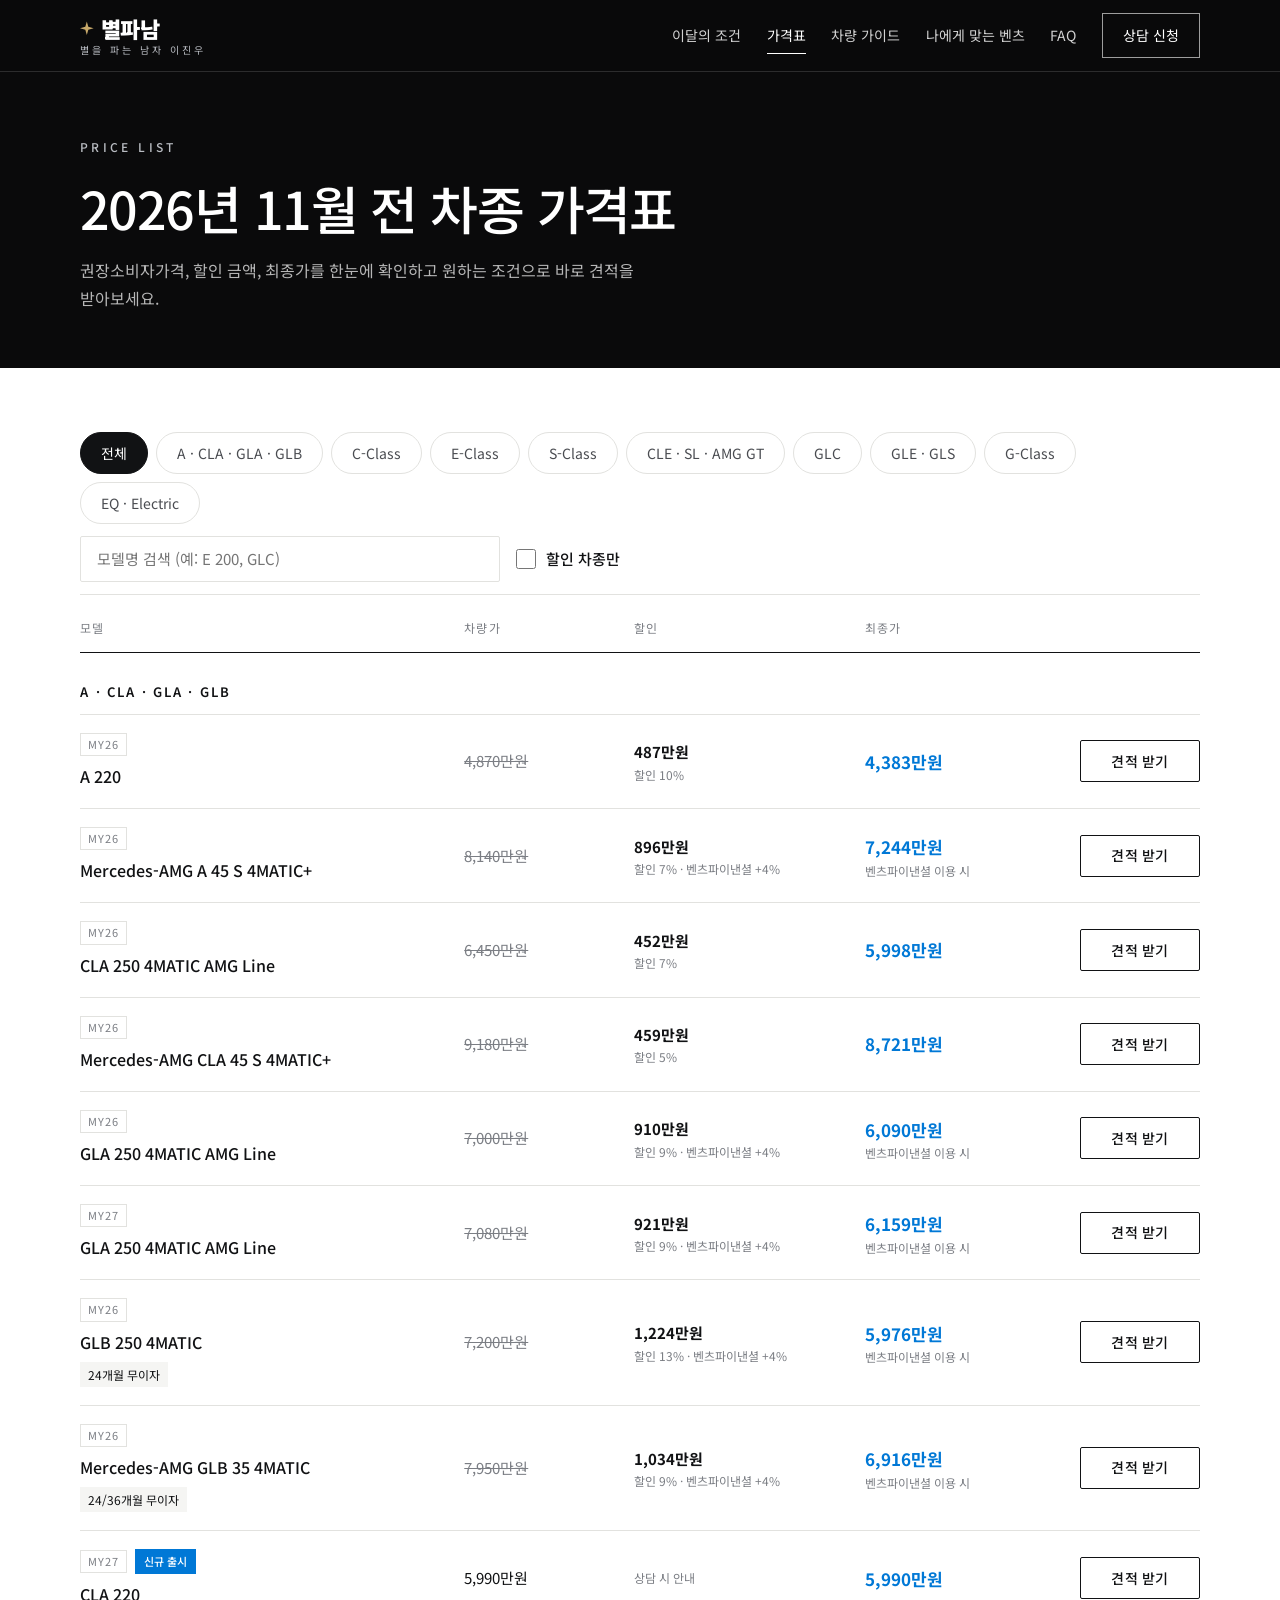
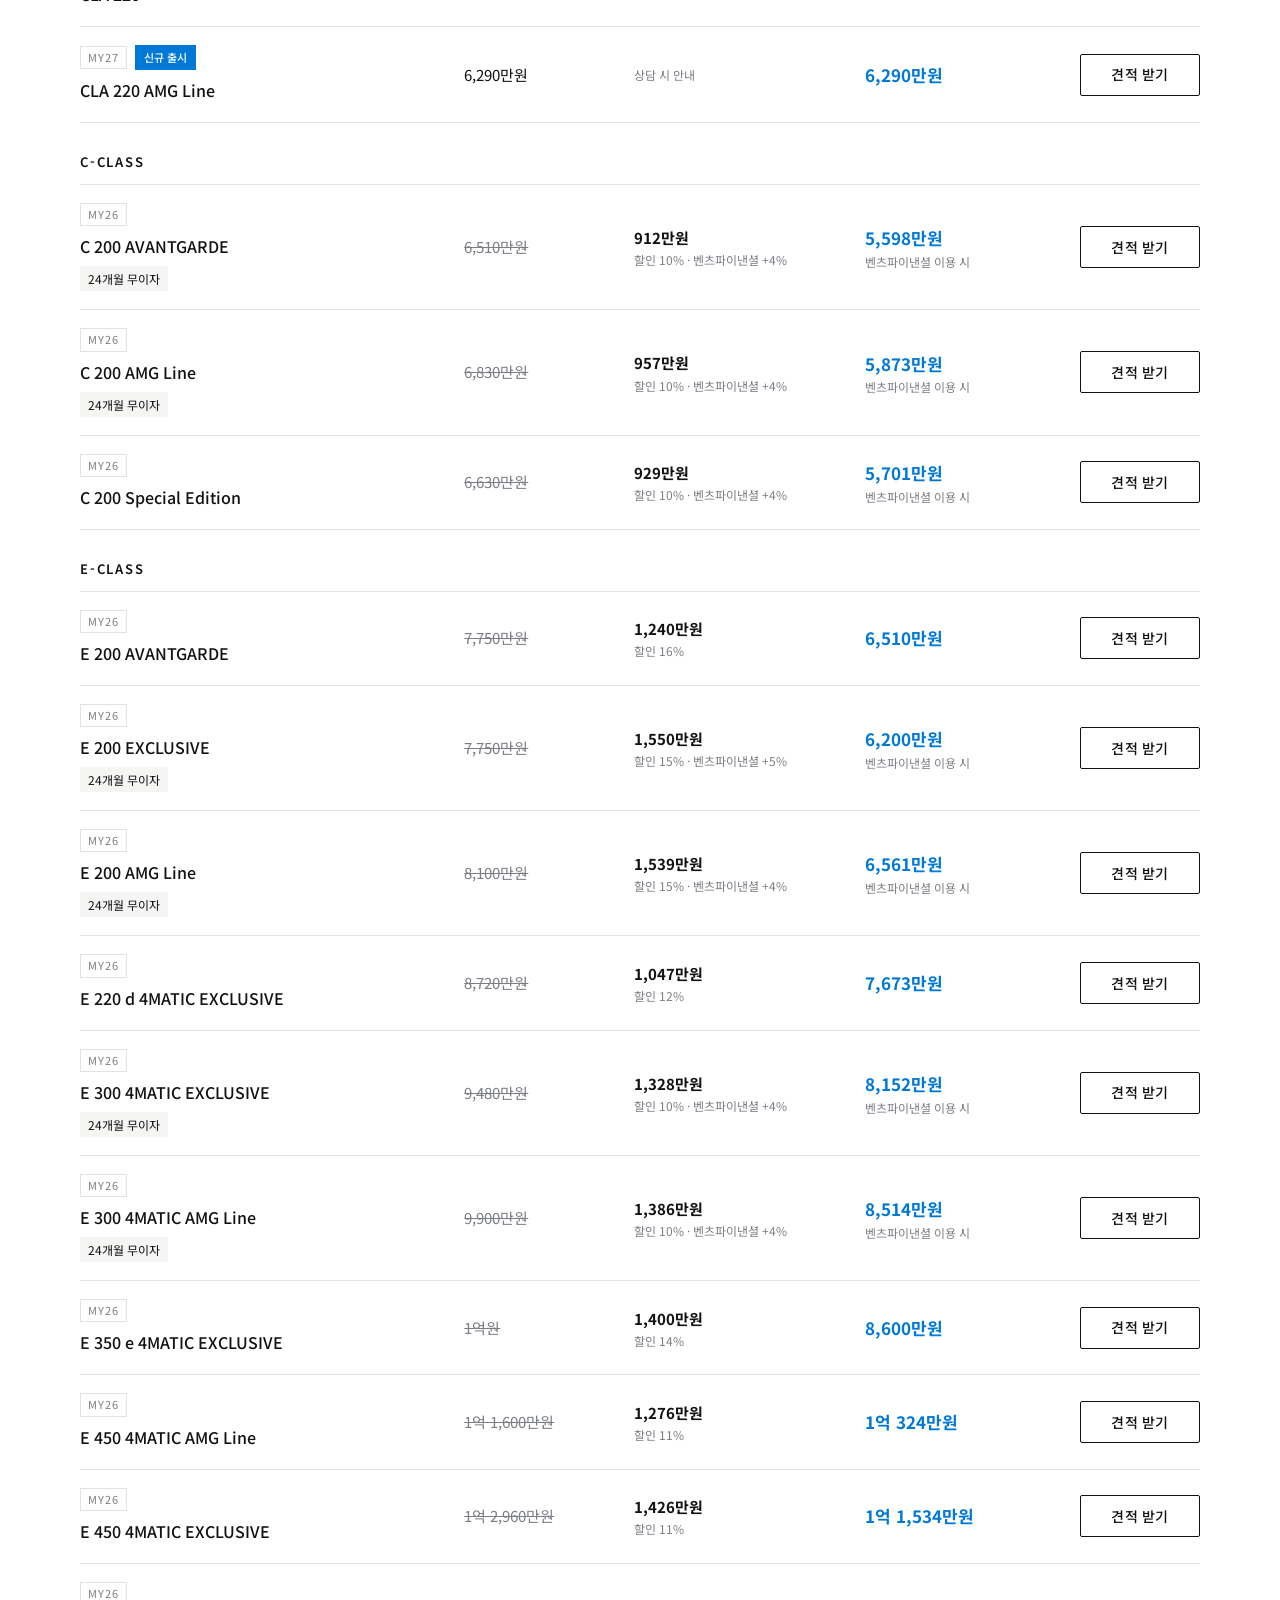
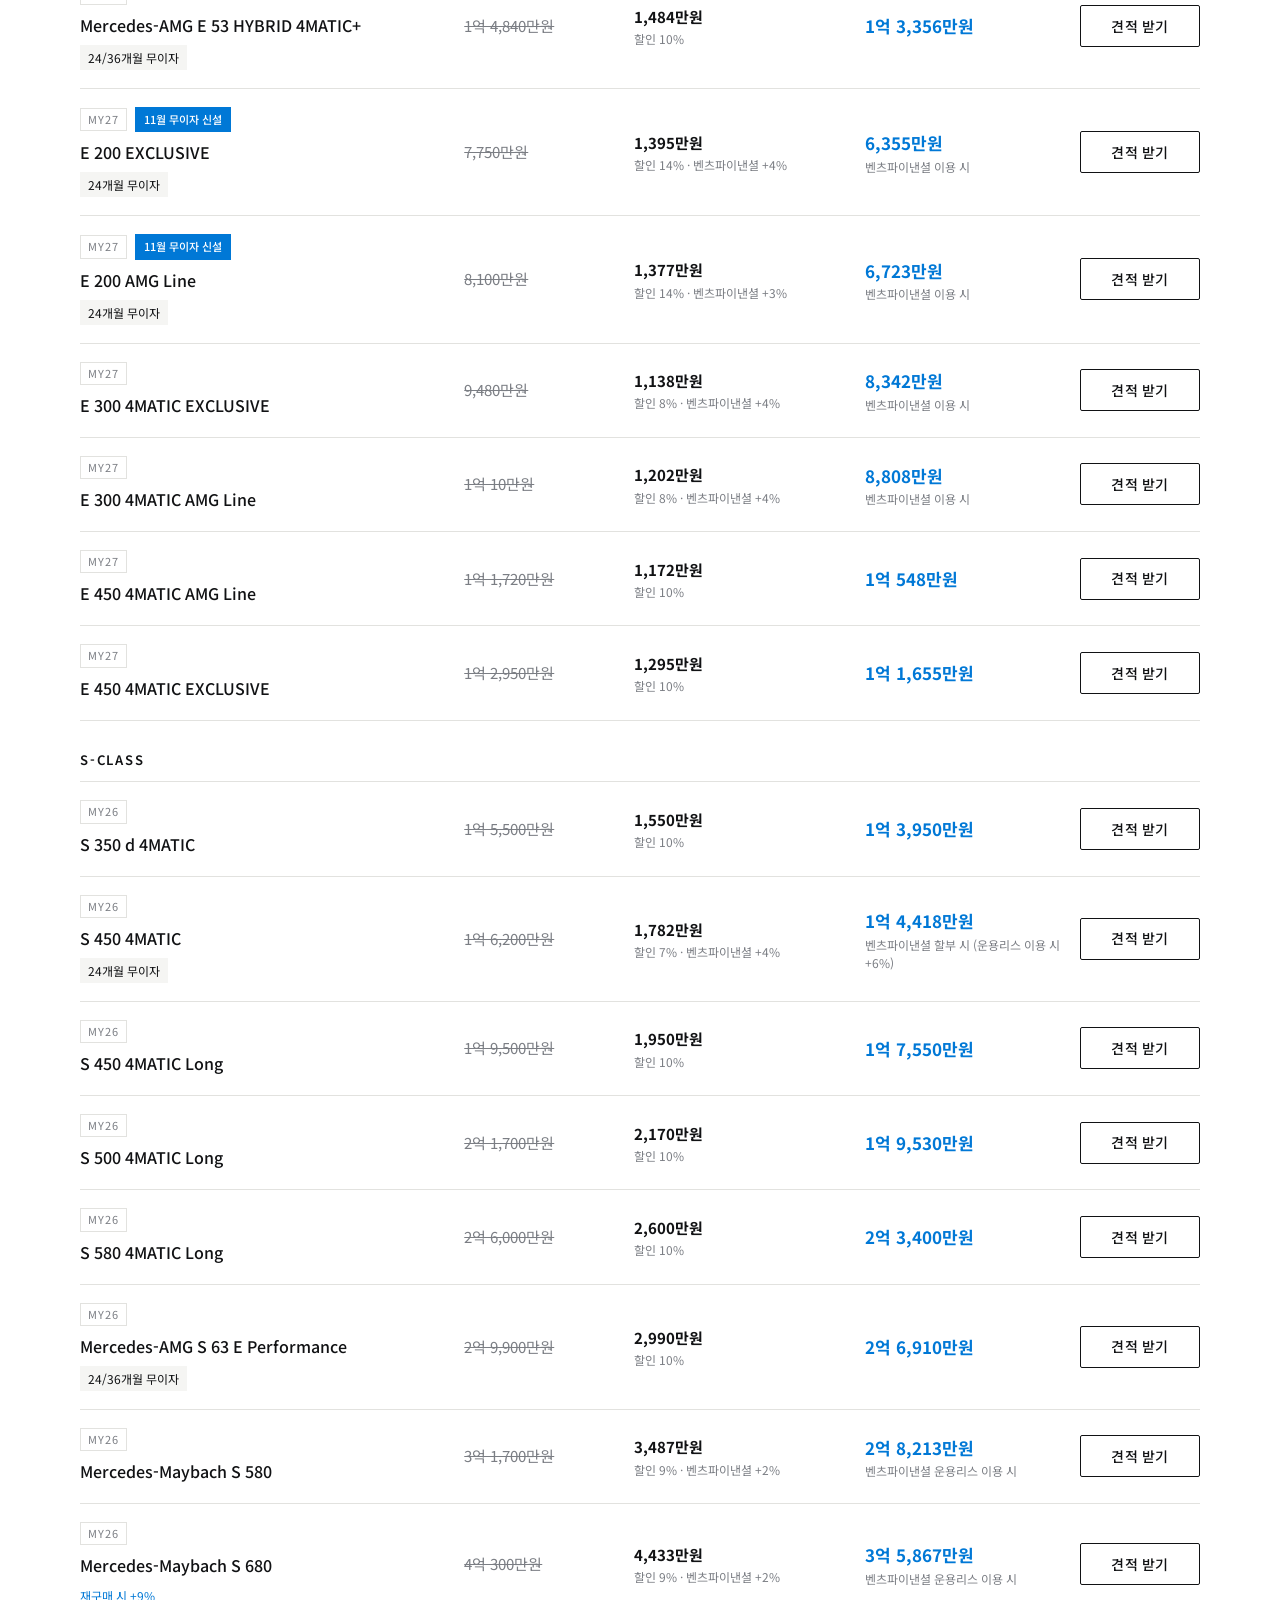
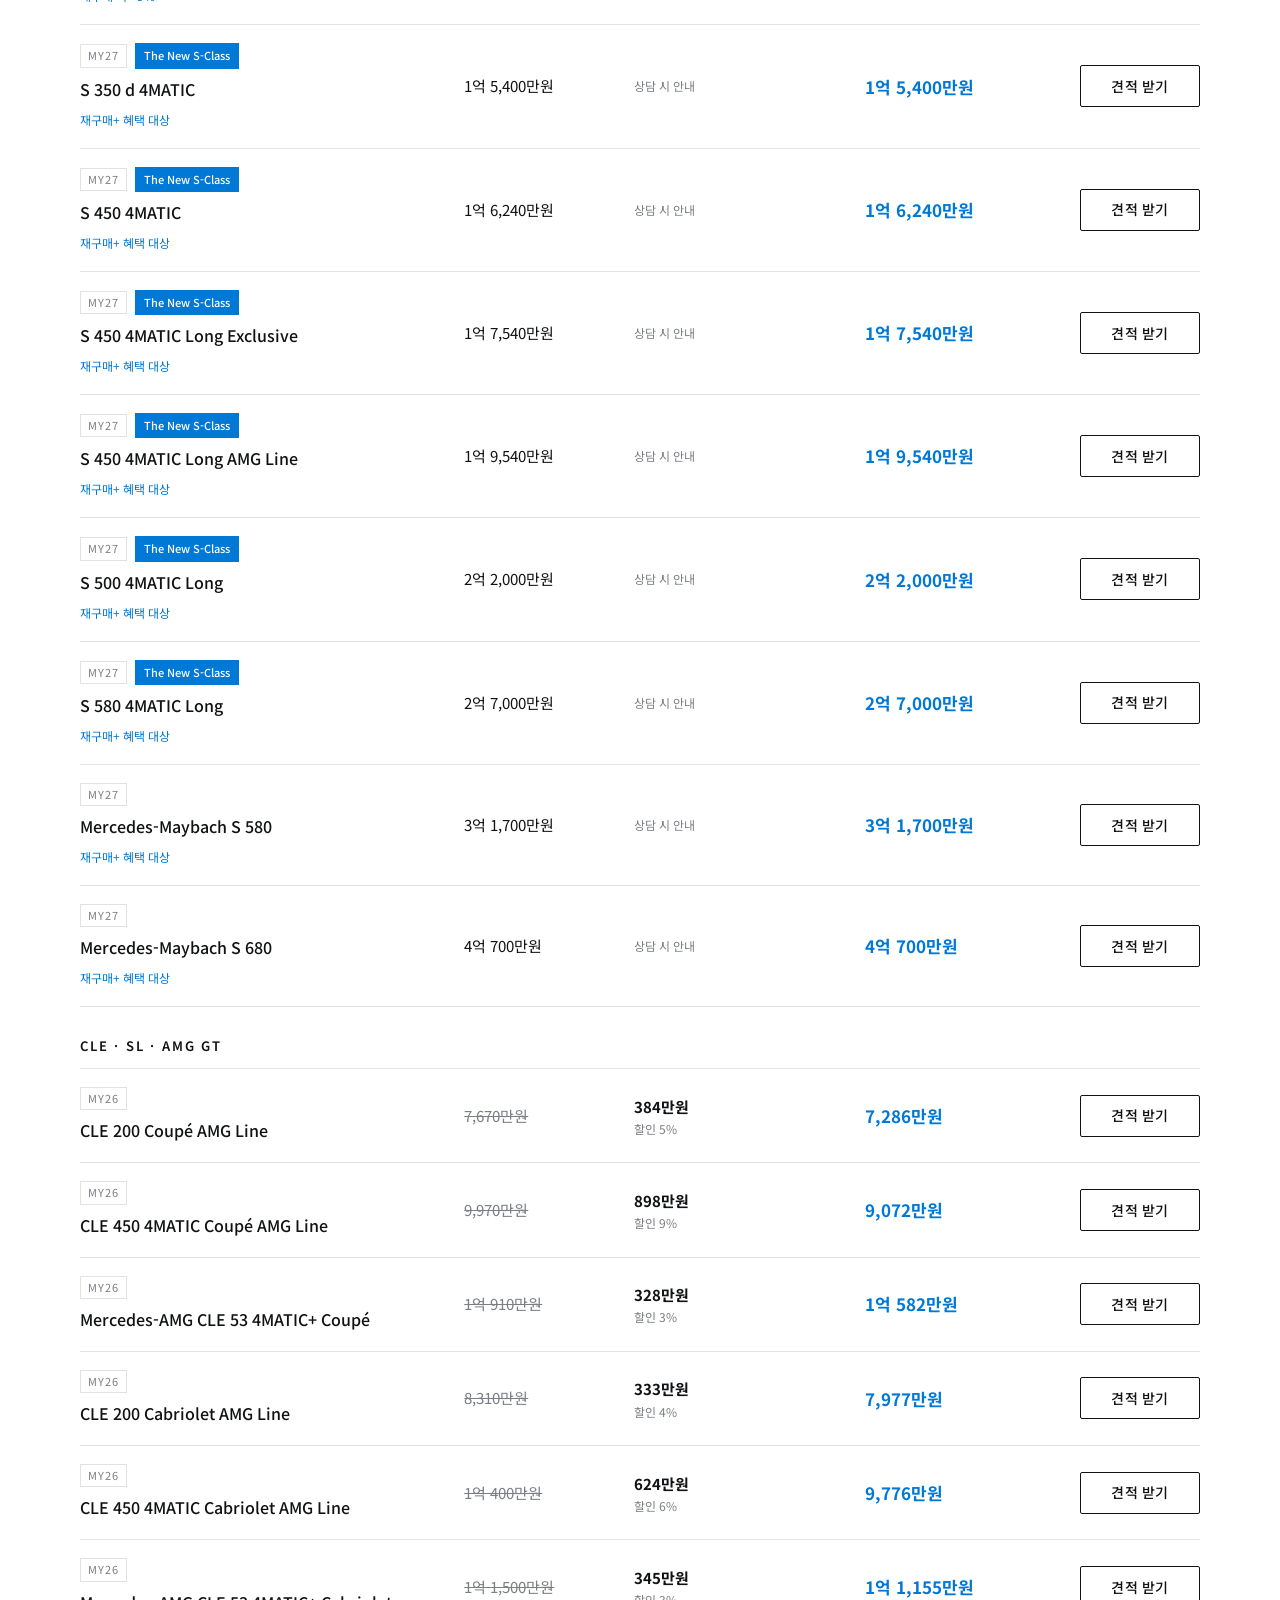
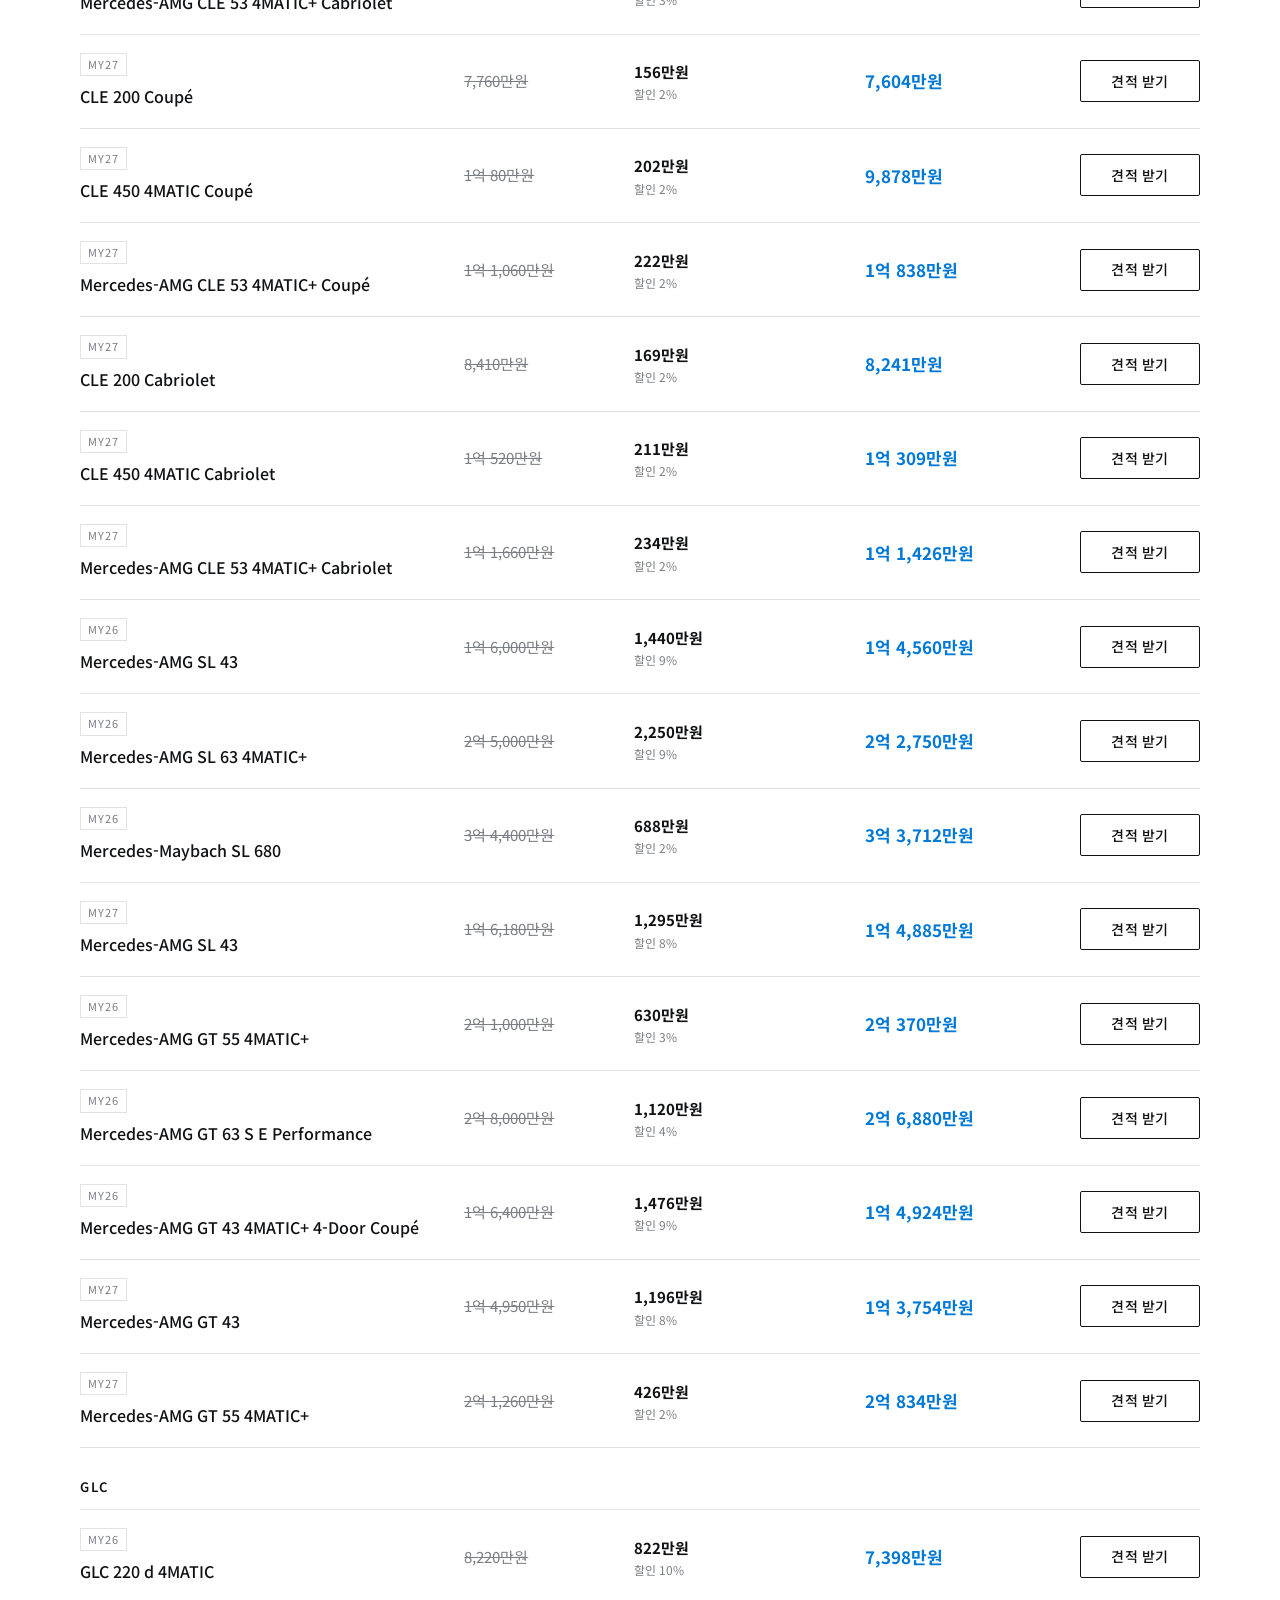
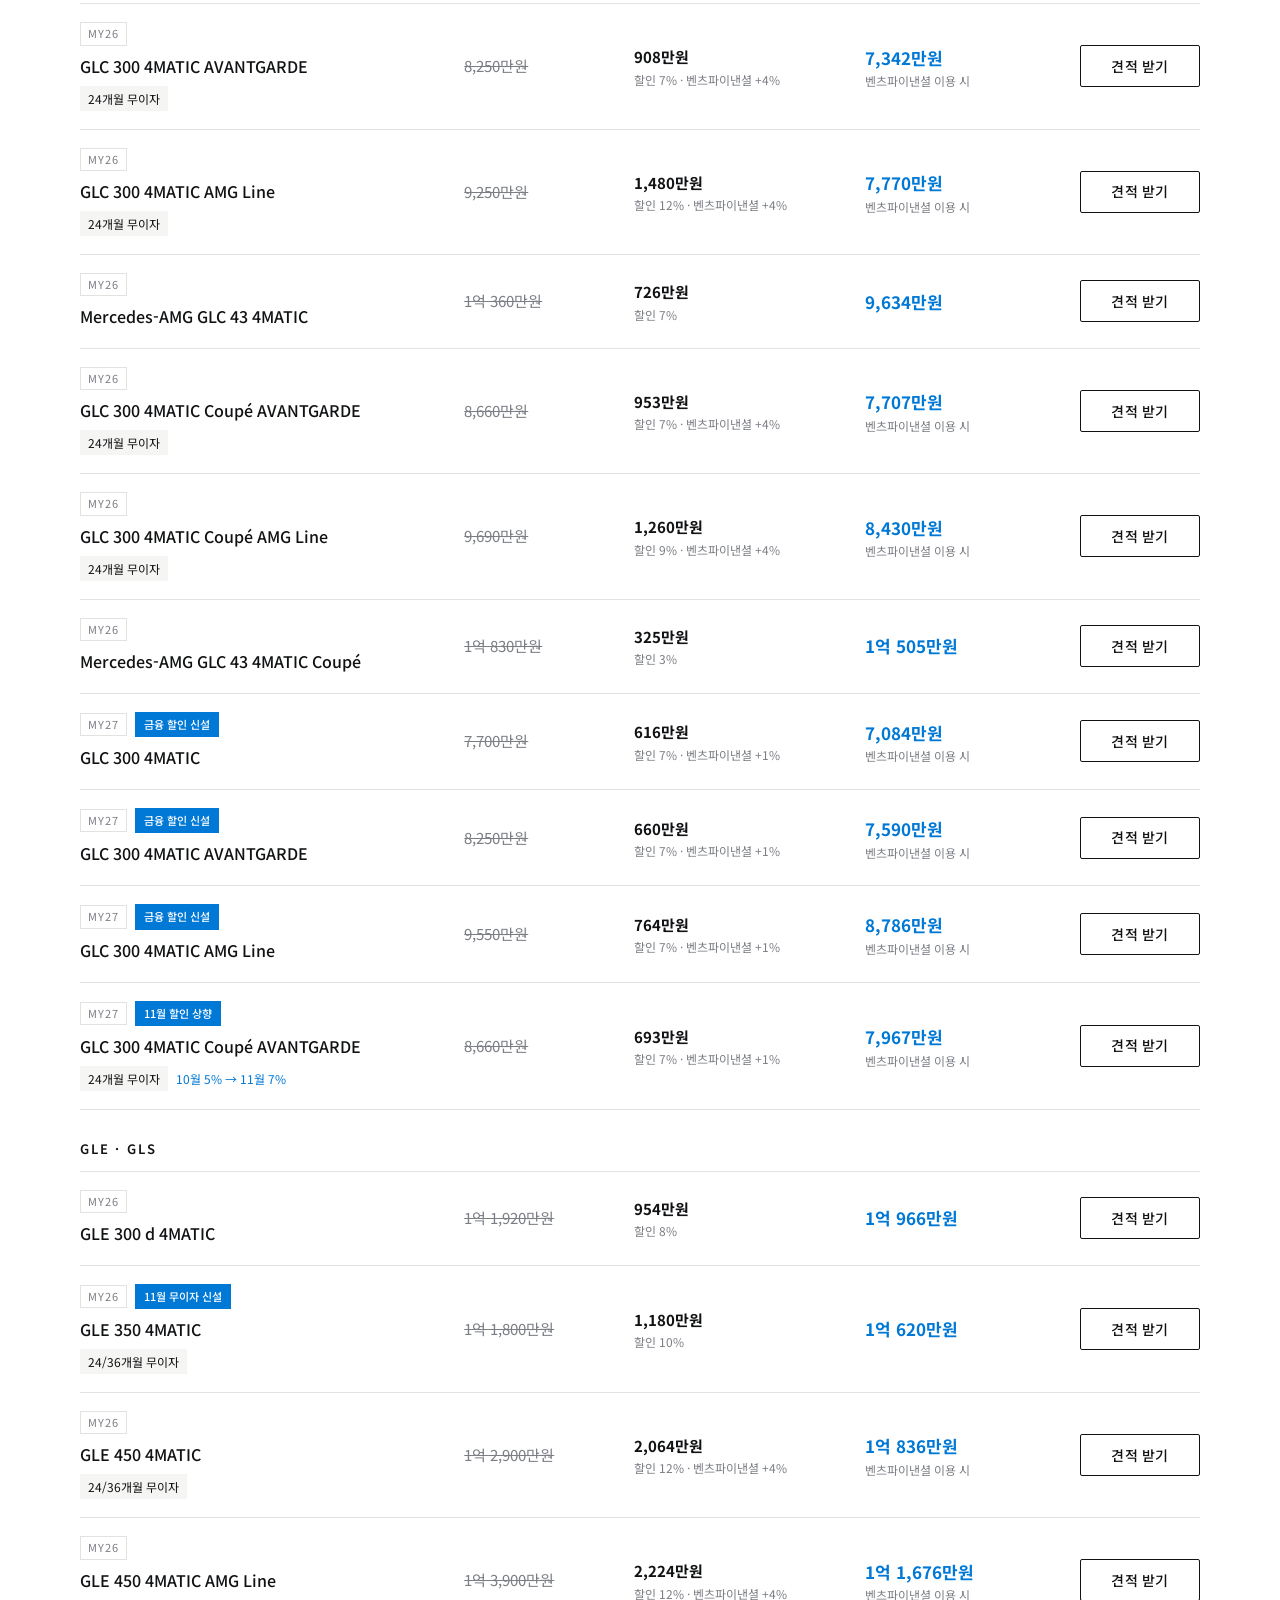
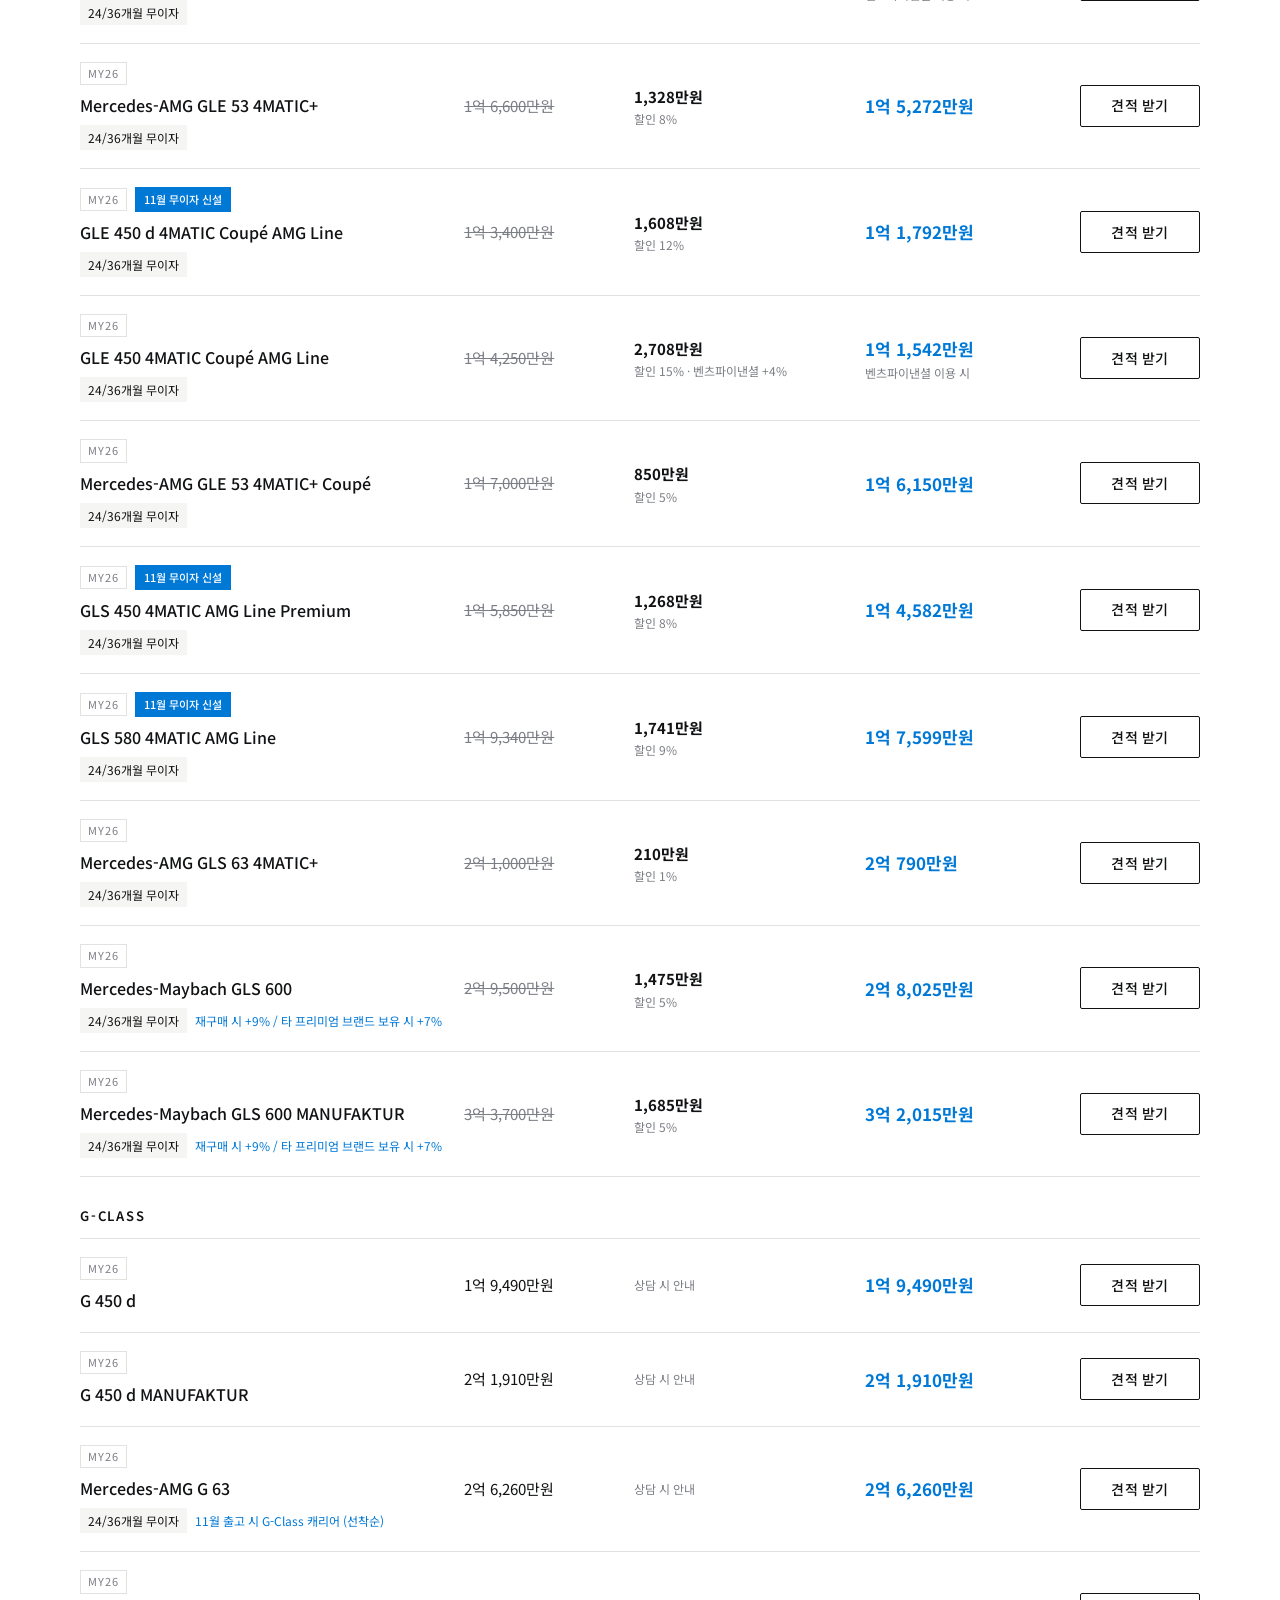
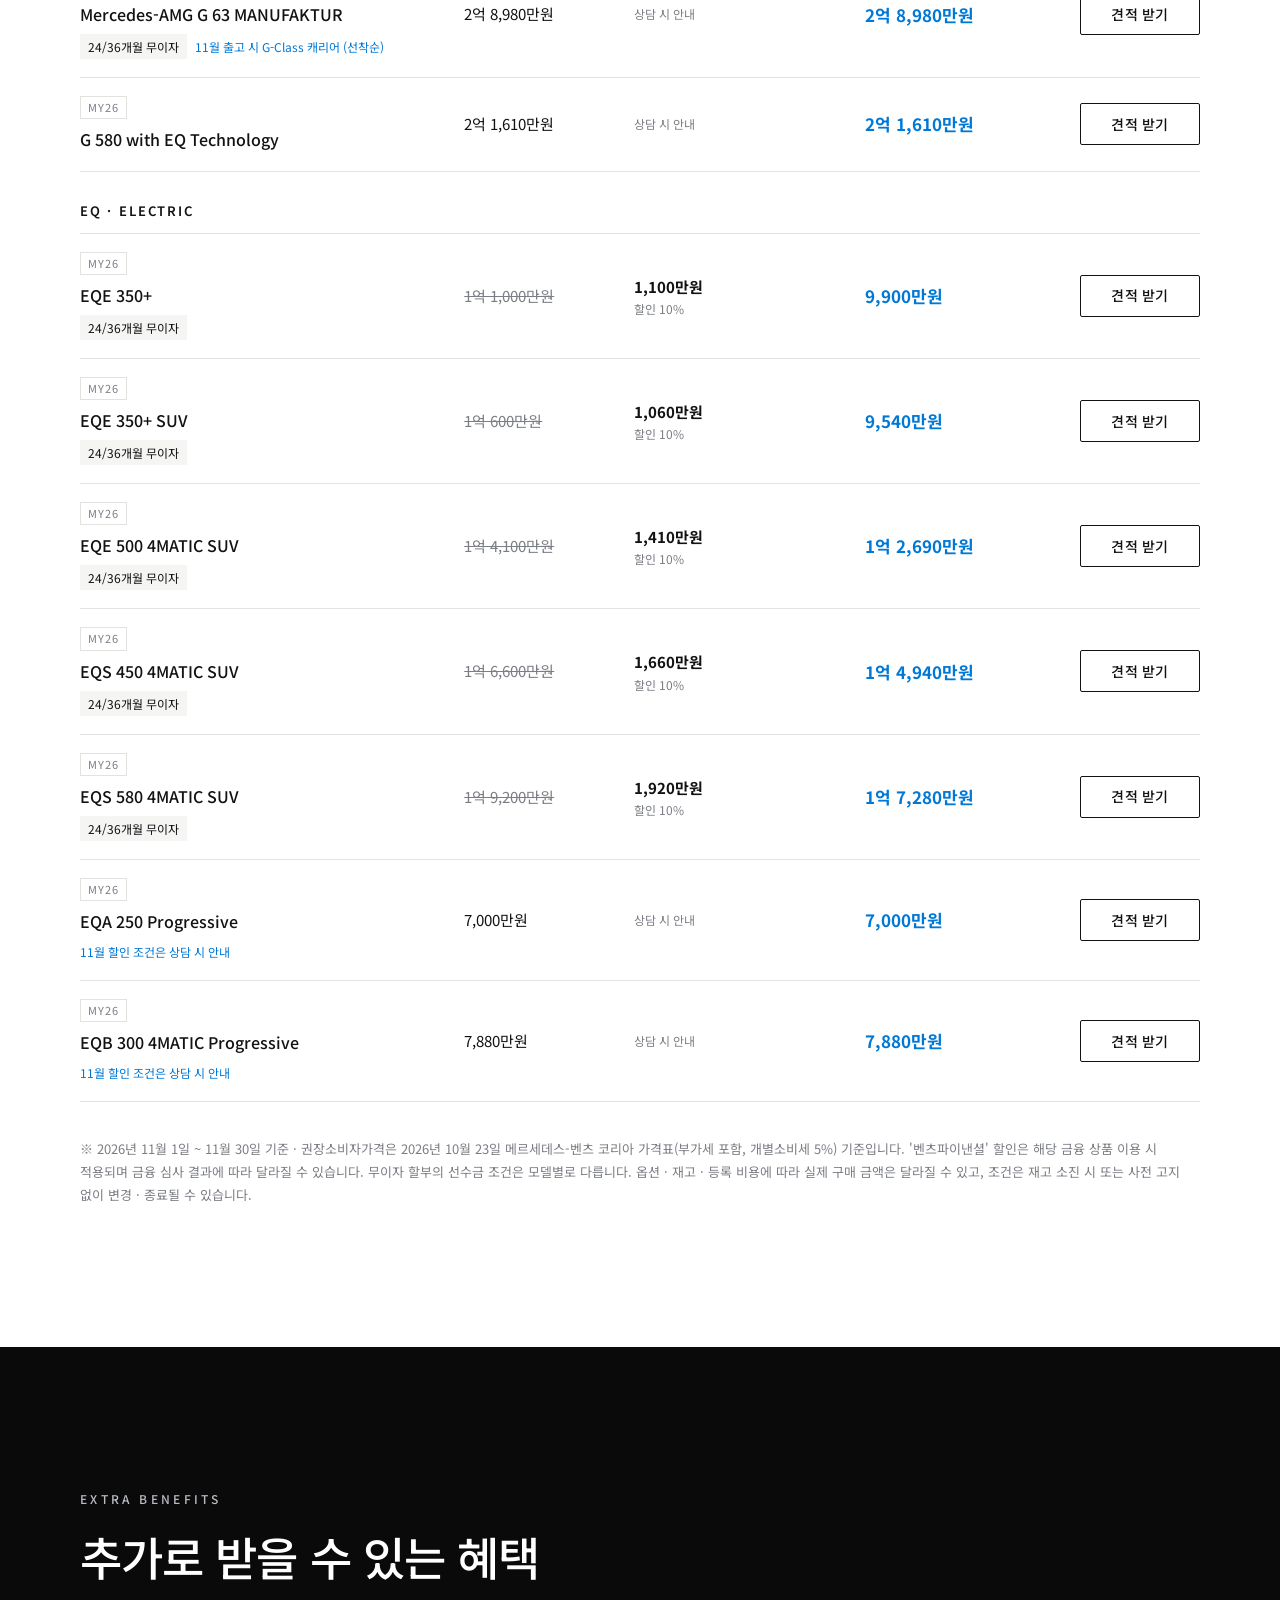
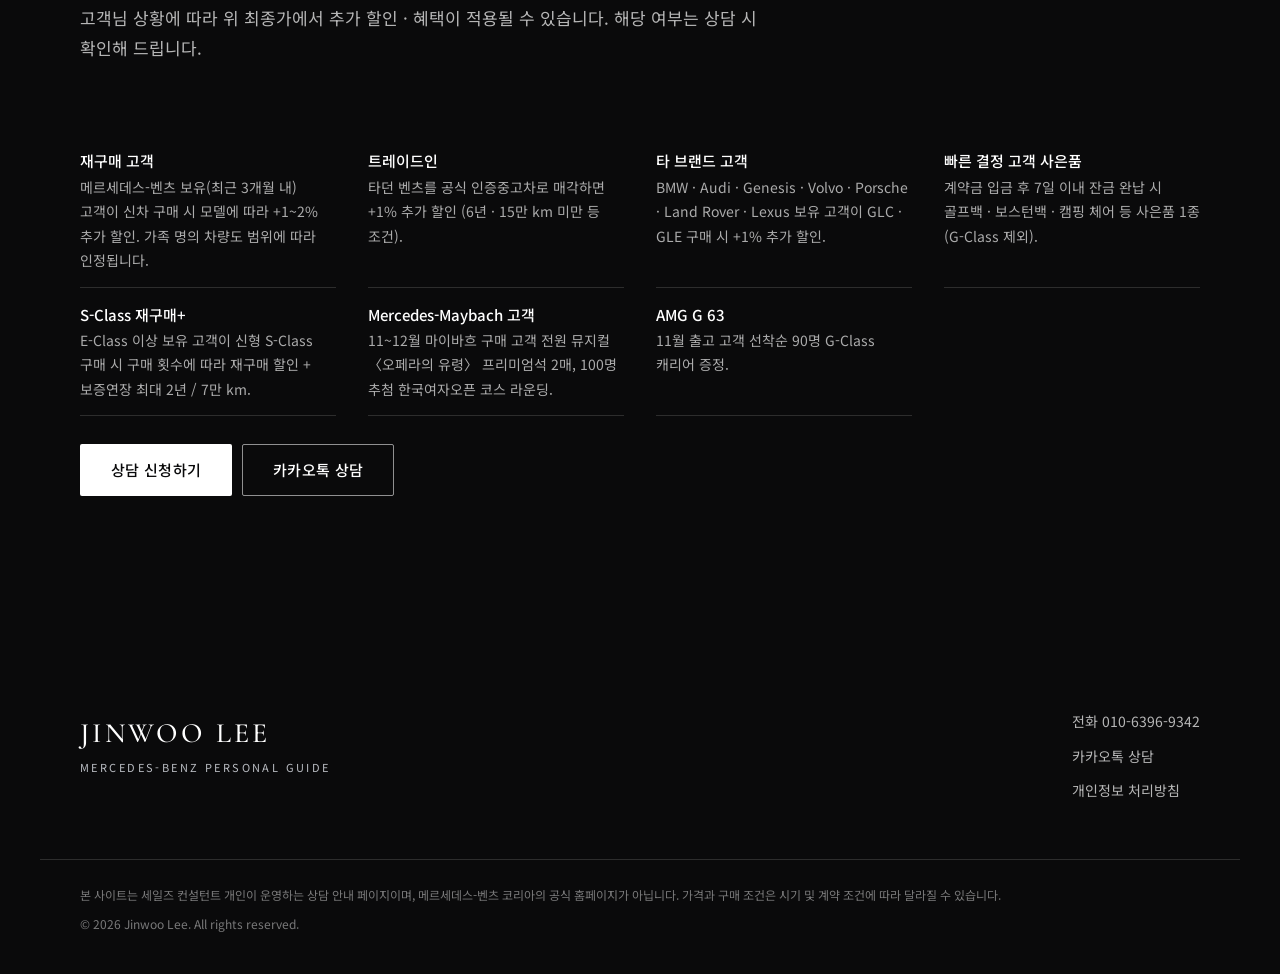
==== price.html @ 984457a2 "Update partner company list to the 2026-06-26 MOU list (611 -> 664) Adds 53 newly signed companies, " ====
<!doctype html>
<html lang="ko">
<head>
  <meta charset="utf-8">
  <!-- Google 애널리틱스 (방문 통계) -->
  <script async src="https://www.googletagmanager.com/gtag/js?id=G-M9LG50KCFG"></script>
  <script>
    window.dataLayer = window.dataLayer || [];
    function gtag(){dataLayer.push(arguments);}
    gtag('js', new Date());
    gtag('config', 'G-M9LG50KCFG');
  </script>
  <meta name="viewport" content="width=device-width, initial-scale=1, viewport-fit=cover">
  <title>전 차종 가격표 · 이달의 할인 | 별을 파는 남자 이진우</title>
  <meta name="description" content="메르세데스-벤츠 전 차종 권장소비자가격과 이달의 할인, 최종가. 원하는 조건으로 바로 견적 상담을 신청하세요.">
  <meta name="theme-color" content="#0a0a0b">
  <link rel="canonical" href="https://starseller.kr/price.html">
  <meta property="og:type" content="website">
  <meta property="og:title" content="메르세데스-벤츠 전 차종 가격표 · 이달의 할인">
  <meta property="og:description" content="권장소비자가격, 할인 금액, 최종가를 한눈에 확인하세요.">
  <meta property="og:url" content="https://starseller.kr/price.html">
  <meta property="og:image" content="https://starseller.kr/assets/og-image.png">
  <link rel="icon" href="assets/favicon.svg" type="image/svg+xml">
  <link rel="apple-touch-icon" href="assets/apple-touch-icon.png">
  <link rel="preconnect" href="https://fonts.googleapis.com">
  <link rel="preconnect" href="https://fonts.gstatic.com" crossorigin>
  <link href="https://fonts.googleapis.com/css2?family=Cormorant+Garamond:wght@400;500;600&family=Noto+Sans+KR:wght@300;400;500;700;900&display=swap" rel="stylesheet">
  <link rel="stylesheet" href="css/style.css?v=20261116a">
  <link rel="stylesheet" href="css/star.css?v=20261116a">
</head>
<body class="page-sub">
<a class="skip" href="#main">본문 바로가기</a>

<header class="header is-scrolled" id="header">
  <div class="container header__inner">
    <a href="./" class="logo" aria-label="별파남 홈으로">
      <span class="logo__name logo__name--star"><i class="spark" aria-hidden="true"></i>별파남</span>
      <span class="logo__line logo__line--ko">별을 파는 남자 이진우</span>
    </a>
    <nav class="nav" id="nav" aria-label="주요 메뉴">
      <a href="./#deals">이달의 조건</a>
      <a href="price.html" class="is-current">가격표</a>
      <a href="./#models">차량 가이드</a>
      <a href="./#finder">나에게 맞는 벤츠</a>
      <a href="./#faq">FAQ</a>
      <a href="./#contact" class="nav__cta">상담 신청</a>
    </nav>
    <button class="menu-btn" id="menuBtn" aria-label="메뉴 열기" aria-expanded="false" aria-controls="nav"><span></span><span></span></button>
  </div>
</header>

<main id="main">
  <section class="price-hero">
    <div class="container">
      <p class="eyebrow eyebrow--light">PRICE LIST</p>
      <h1 class="price-hero__title"><span id="phMonth">이달의</span> 전 차종 가격표</h1>
      <p class="price-hero__sub">권장소비자가격, 할인 금액, 최종가를 한눈에 확인하고 원하는 조건으로 바로 견적을 받아보세요.</p>
    </div>
  </section>

  <section class="section price">
    <div class="container">
      <div class="price-tools">
        <div class="filters" id="clsTabs" role="group" aria-label="차종 구분"></div>
        <div class="price-tools__row">
          <label class="search">
            <span class="sr-only">모델 검색</span>
            <input type="search" id="q" placeholder="모델명 검색 (예: E 200, GLC)" autocomplete="off">
          </label>
          <label class="check check--small"><input type="checkbox" id="onlyDeal"> <span>할인 차종만</span></label>
        </div>
      </div>

      <div class="ptable" role="table" aria-label="가격표">
        <div class="ptable__head" role="row">
          <span role="columnheader">모델</span>
          <span role="columnheader">차량가</span>
          <span role="columnheader">할인</span>
          <span role="columnheader">최종가</span>
          <span role="columnheader"><span class="sr-only">견적</span></span>
        </div>
        <div id="rows"></div>
      </div>
      <p class="ptable__empty" id="empty" hidden>조건에 맞는 차량이 없습니다.</p>

      <p class="note" id="priceNote"></p>
    </div>
  </section>

  <section class="section purchase">
    <div class="container">
      <div class="section__head">
        <p class="eyebrow eyebrow--light">EXTRA BENEFITS</p>
        <h2 class="section__title">추가로 받을 수 있는 혜택</h2>
        <p class="section__desc" style="color:rgba(255,255,255,.7)">고객님 상황에 따라 위 최종가에서 추가 할인 · 혜택이 적용될 수 있습니다. 해당 여부는 상담 시 확인해 드립니다.</p>
      </div>
      <ul class="promo__extras" id="extras"></ul>
      <div class="price-cta">
        <a href="./#contact" class="btn btn--light">상담 신청하기</a>
        <a data-kakao href="https://open.kakao.com/o/sWytrfVi" target="_blank" rel="noopener" class="btn btn--outline-light">카카오톡 상담</a>
      </div>
    </div>
  </section>
</main>

<footer class="footer">
  <div class="container footer__grid">
    <div>
      <p class="footer__name serif">JINWOO LEE</p>
      <p class="footer__line">Mercedes-Benz Personal Guide</p>
    </div>
    <div class="footer__links">
      <a data-tel href="tel:01063969342">전화 <span data-phone>010-6396-9342</span></a>
      <a data-kakao href="https://open.kakao.com/o/sWytrfVi" target="_blank" rel="noopener">카카오톡 상담</a>
      <a href="privacy.html">개인정보 처리방침</a>
    </div>
  </div>
  <div class="container footer__bottom">
    <p>본 사이트는 세일즈 컨설턴트 개인이 운영하는 상담 안내 페이지이며, 메르세데스-벤츠 코리아의 공식 홈페이지가 아닙니다. 가격과 구매 조건은 시기 및 계약 조건에 따라 달라질 수 있습니다.</p>
    <p>© 2026 Jinwoo Lee. All rights reserved.</p>
  </div>
</footer>

<nav class="quickbar" aria-label="빠른 상담">
  <a data-kakao href="https://open.kakao.com/o/sWytrfVi" target="_blank" rel="noopener" class="quickbar__kakao">카카오톡 상담</a>
  <a data-tel href="tel:01063969342">전화 상담</a>
  <a href="./#contact" class="quickbar__main">상담 신청</a>
</nav>

<script src="js/config.js?v=20261116a"></script>
<script src="js/pricing.js?v=20261116a"></script>
<script src="js/prices.js?v=20261116a"></script>
<script>
(function () {
  "use strict";
  var CFG = window.SITE_CONFIG || {}, PK = window.PriceKit, P = PK.data;
  var $ = function (s) { return document.querySelector(s); };
  var esc = function (s) { return String(s == null ? "" : s).replace(/[&<>"']/g, function (c) { return { "&": "&amp;", "<": "&lt;", ">": "&gt;", '"': "&quot;", "'": "&#39;" }[c]; }); };

  // 연락처
  if (CFG.phone) {
    document.querySelectorAll("[data-tel]").forEach(function (a) { a.href = "tel:" + CFG.phone.replace(/[^0-9+]/g, ""); });
    document.querySelectorAll("[data-phone]").forEach(function (s) { s.textContent = CFG.phone; });
  }
  if (CFG.kakao) document.querySelectorAll("[data-kakao]").forEach(function (a) { a.href = CFG.kakao; });

  // 모바일 메뉴
  var btn = $("#menuBtn"), nav = $("#nav"), header = $("#header");
  btn.addEventListener("click", function () {
    var open = btn.getAttribute("aria-expanded") !== "true";
    nav.classList.toggle("is-open", open); header.classList.toggle("menu-open", open);
    btn.setAttribute("aria-expanded", String(open)); document.body.style.overflow = open ? "hidden" : "";
  });

  $("#phMonth").textContent = P.month;
  document.title = P.month + " 전 차종 가격표 · 이달의 할인 | 별을 파는 남자 이진우";
  $("#priceNote").textContent = "※ " + P.period + " 기준 · 권장소비자가격은 " + P.priceListDate +
    " 메르세데스-벤츠 코리아 가격표(부가세 포함, 개별소비세 5%) 기준입니다. '벤츠파이낸셜' 할인은 해당 금융 상품 이용 시 적용되며 금융 심사 결과에 따라 달라질 수 있습니다. 무이자 할부의 선수금 조건은 모델별로 다릅니다. 옵션 · 재고 · 등록 비용에 따라 실제 구매 금액은 달라질 수 있고, 조건은 재고 소진 시 또는 사전 고지 없이 변경 · 종료될 수 있습니다.";
  $("#extras").innerHTML = (P.extras || []).map(function (x) {
    return "<li><b>" + esc(x.title) + "</b><span>" + esc(x.desc) + "</span></li>";
  }).join("");

  var all = PK.all();
  var state = { cls: "all", q: "", onlyDeal: false };

  var tabs = ["all"].concat(P.CLASSES);
  $("#clsTabs").innerHTML = tabs.map(function (c, i) {
    return '<button type="button" class="filter' + (i ? "" : " is-active") + '" data-cls="' + esc(c) + '" aria-pressed="' + (i ? "false" : "true") + '">' + (c === "all" ? "전체" : esc(c)) + "</button>";
  }).join("");
  $("#clsTabs").addEventListener("click", function (e) {
    var b = e.target.closest("[data-cls]"); if (!b) return;
    document.querySelectorAll("#clsTabs .filter").forEach(function (x) { var on = x === b; x.classList.toggle("is-active", on); x.setAttribute("aria-pressed", String(on)); });
    state.cls = b.getAttribute("data-cls"); render();
  });
  $("#q").addEventListener("input", function (e) { state.q = e.target.value.trim().toLowerCase().replace(/\s+/g, ""); render(); });
  $("#onlyDeal").addEventListener("change", function (e) { state.onlyDeal = e.target.checked; render(); });

  function row(c) {
    var it = c.item;
    var href = "./?quote=" + encodeURIComponent(c.key) + "#contact";
    return '<div class="prow" role="row">' +
      '<div class="prow__model" role="cell"><span class="prow__my">' + esc(it.my) + "</span>" +
      (it.badge ? '<span class="deal__badge">' + esc(it.badge) + "</span>" : "") +
      '<b>' + esc(it.name) + "</b>" +
      (it.free ? '<span class="prow__tag">' + esc(it.free) + "</span>" : "") +
      (it.note ? '<span class="prow__note">' + esc(it.note) + "</span>" : "") + "</div>" +
      '<div class="prow__msrp" role="cell"><em>차량가</em>' + (c.hasDiscount ? "<s>" + PK.won(c.msrp) + "</s>" : PK.won(c.msrp)) + "</div>" +
      '<div class="prow__off" role="cell"><em>할인</em>' + (c.hasDiscount ? "<b>" + PK.won(c.discount) + "</b><small>" + esc(PK.rateText(it)) + "</small>" : '<small>상담 시 안내</small>') + "</div>" +
      '<div class="prow__final" role="cell"><em>최종가</em>' + (c.hasDiscount ? "<b>" + PK.won(c.final) + "</b>" + (it.mbf ? "<small>" + esc(it.mbfNote || "벤츠파이낸셜 이용 시") + "</small>" : "") : "<b>" + PK.won(c.msrp) + "</b>") + "</div>" +
      '<div class="prow__cta" role="cell"><a class="btn btn--outline" href="' + href + '">견적 받기</a></div>' +
      "</div>";
  }

  function render() {
    var list = all.filter(function (c) {
      var it = c.item;
      if (state.cls !== "all" && it.cls !== state.cls) return false;
      if (state.onlyDeal && !c.hasDiscount) return false;
      if (state.q && (it.name + it.my).toLowerCase().replace(/\s+/g, "").indexOf(state.q) === -1) return false;
      return true;
    });
    var html = "", last = null;
    list.forEach(function (c) {
      if (c.item.cls !== last) { html += '<h2 class="ptable__group">' + esc(c.item.cls) + "</h2>"; last = c.item.cls; }
      html += row(c);
    });
    $("#rows").innerHTML = html;
    $("#empty").hidden = list.length > 0;
  }
  render();
})();
</script>
</body>
</html>
---- css/style.css ----
/* ==========================================================================
   Mercedes-Benz Personal Guide — style.css
   ========================================================================== */

:root {
  --black: #0a0a0b;
  --charcoal: #17181a;
  --charcoal-2: #222327;
  --line-dark: rgba(255, 255, 255, .14);
  --white: #ffffff;
  --paper: #f5f5f3;
  --line: #e2e2df;
  --ink: #111214;
  --ink-2: #4a4c51;
  --muted: #7b7e84;
  --silver: #b9bcc2;
  --silver-light: #d9dbdf;
  --accent: #0078d6;
  --kakao: #fee500;
  --error: #c4332b;
  --ok: #1d7a46;

  --serif: "Cormorant Garamond", "Times New Roman", serif;
  --sans: "Noto Sans KR", -apple-system, BlinkMacSystemFont, "Apple SD Gothic Neo", "Malgun Gothic", sans-serif;

  --container: 1200px;
  --gutter: clamp(20px, 4vw, 40px);
  --section: clamp(88px, 11vw, 150px);
  --header: 72px;
  --ease: cubic-bezier(.2, .7, .2, 1);
}

*, *::before, *::after { box-sizing: border-box; }
* { margin: 0; padding: 0; }
html { scroll-behavior: smooth; scroll-padding-top: var(--header); -webkit-text-size-adjust: 100%; }
body {
  font-family: var(--sans);
  font-size: 16px;
  line-height: 1.75;
  color: var(--ink);
  background: var(--white);
  -webkit-font-smoothing: antialiased;
  word-break: keep-all;
  overflow-wrap: break-word;
  overflow-x: clip;
}
img { max-width: 100%; display: block; }
a { color: inherit; text-decoration: none; }
button, input, select, textarea { font: inherit; color: inherit; }
ul, ol { list-style: none; }
[hidden] { display: none !important; }
:focus-visible { outline: 2px solid var(--accent); outline-offset: 3px; }

.container { width: 100%; max-width: var(--container); margin: 0 auto; padding: 0 var(--gutter); }
.container--narrow { max-width: 880px; }
.serif { font-family: var(--serif); font-weight: 500; }

.skip { position: absolute; left: -9999px; top: 8px; z-index: 200; background: var(--white); color: var(--ink); padding: 10px 16px; }
.skip:focus { left: 8px; }

/* ---------- Typography ---------- */
.eyebrow {
  font-size: 12px;
  letter-spacing: .28em;
  font-weight: 500;
  color: var(--muted);
  text-transform: uppercase;
  margin-bottom: 18px;
}
.eyebrow--light { color: var(--silver); }
.section { padding: var(--section) 0; }
.section__head { margin-bottom: clamp(40px, 6vw, 72px); max-width: 680px; }
.section__title { font-size: clamp(30px, 4.2vw, 46px); font-weight: 500; line-height: 1.3; letter-spacing: -.02em; }
.section__desc { margin-top: 16px; color: var(--ink-2); font-size: clamp(15px, 1.6vw, 17px); }
.lead { font-size: clamp(19px, 2.2vw, 24px); line-height: 1.65; font-weight: 400; letter-spacing: -.01em; color: var(--ink); margin-bottom: 28px; }
.note { margin-top: 36px; font-size: 13px; color: var(--muted); }

/* ---------- Buttons ---------- */
.btn {
  display: inline-flex; align-items: center; justify-content: center; gap: 8px;
  min-height: 52px; padding: 0 30px;
  font-size: 15px; font-weight: 500; letter-spacing: .02em;
  border: 1px solid transparent; border-radius: 2px; cursor: pointer;
  transition: background-color .25s var(--ease), color .25s var(--ease), border-color .25s var(--ease), transform .1s;
  -webkit-tap-highlight-color: transparent;
}
.btn:active { transform: scale(.98); }
.btn[disabled] { opacity: .55; cursor: not-allowed; transform: none; }
.btn--block { width: 100%; }
.btn--light { background: var(--white); color: var(--black); }
.btn--light:hover { background: var(--silver-light); }
.btn--outline-light { border-color: rgba(255,255,255,.55); color: var(--white); }
.btn--outline-light:hover { background: var(--white); color: var(--black); }
.btn--ghost-light { border-color: var(--line-dark); color: var(--white); background: transparent; }
.btn--ghost-light:hover { border-color: var(--silver); }
.btn--dark { background: var(--black); color: var(--white); }
.btn--dark:hover { background: #2b2c30; }
.btn--outline { border-color: var(--ink); color: var(--ink); background: transparent; }
.btn--outline:hover { background: var(--ink); color: var(--white); }

/* ---------- Header ---------- */
.header {
  position: fixed; inset: 0 0 auto; z-index: 100; height: var(--header);
  color: var(--white);
  transition: background-color .35s var(--ease), border-color .35s var(--ease);
  border-bottom: 1px solid transparent;
}
.header.is-scrolled { background: rgba(10,10,11,.92); backdrop-filter: saturate(160%) blur(12px); -webkit-backdrop-filter: saturate(160%) blur(12px); border-bottom-color: var(--line-dark); }
.header__inner { height: 100%; display: flex; align-items: center; justify-content: space-between; gap: 24px; }
.logo { display: flex; flex-direction: column; line-height: 1.15; }
.logo__name { font-family: var(--serif); font-size: 22px; font-weight: 600; letter-spacing: .14em; }
.logo__line { font-size: 10px; letter-spacing: .22em; text-transform: uppercase; color: var(--silver); margin-top: 3px; }
.nav { display: flex; align-items: center; gap: clamp(16px, 2vw, 30px); font-size: 14px; white-space: nowrap; }
.nav a { color: rgba(255,255,255,.82); transition: color .2s; position: relative; padding: 6px 0; }
.nav a:hover, .nav a.is-current { color: var(--white); }
.nav a:not(.nav__cta)::after { content: ""; position: absolute; left: 0; right: 0; bottom: 0; height: 1px; background: currentColor; transform: scaleX(0); transition: transform .3s var(--ease); }
.nav a:not(.nav__cta):hover::after, .nav a.is-current::after { transform: scaleX(1); }
.nav__cta { border: 1px solid rgba(255,255,255,.6); padding: 9px 20px !important; color: var(--white) !important; }
.nav__cta:hover { background: var(--white); color: var(--black) !important; }
.menu-btn { display: none; width: 44px; height: 44px; background: none; border: 0; cursor: pointer; position: relative; }
.menu-btn span { position: absolute; left: 11px; right: 11px; height: 1.5px; background: var(--white); transition: transform .3s var(--ease); }
.menu-btn span:first-child { top: 17px; }
.menu-btn span:last-child { top: 26px; }
.menu-btn[aria-expanded="true"] span:first-child { transform: translateY(4.5px) rotate(45deg); }
.menu-btn[aria-expanded="true"] span:last-child { transform: translateY(-4.5px) rotate(-45deg); }

@media (max-width: 1120px) {
  .menu-btn { display: block; }
  .nav {
    position: fixed; inset: var(--header) 0 0; flex-direction: column; align-items: stretch; gap: 0;
    background: var(--black); padding: 24px var(--gutter);
    opacity: 0; visibility: hidden; transform: translateY(-8px);
    transition: opacity .3s var(--ease), transform .3s var(--ease), visibility .3s;
  }
  .nav.is-open { opacity: 1; visibility: visible; transform: none; }
  .nav a { font-size: 20px; padding: 18px 0; border-bottom: 1px solid var(--line-dark); }
  .nav a::after { display: none; }
  .nav__cta { margin-top: 28px; text-align: center; border: 1px solid var(--white) !important; }
  /* backdrop-filter가 있으면 고정 메뉴가 헤더 안에 갇히므로 메뉴가 열릴 때는 끔 */
  .header.menu-open { background: var(--black); backdrop-filter: none; -webkit-backdrop-filter: none; }
}

/* ---------- Hero ---------- */
.hero {
  position: relative; min-height: 100vh; min-height: 100svh;
  display: flex; align-items: center;
  background: var(--black); color: var(--white); overflow: hidden;
}
.hero__bg {
  position: absolute; inset: 0;
  background:
    radial-gradient(ellipse 60% 55% at 72% 58%, rgba(185,188,194,.18), transparent 70%),
    radial-gradient(ellipse 90% 70% at 50% 120%, rgba(255,255,255,.08), transparent 60%),
    linear-gradient(180deg, #0a0a0b 0%, #131416 100%);
}
.hero__bg::after {
  content: ""; position: absolute; left: 0; right: 0; bottom: 22%; height: 1px;
  background: linear-gradient(90deg, transparent, rgba(255,255,255,.28), transparent);
}
.hero__inner { position: relative; z-index: 2; padding-top: calc(var(--header) + 40px); padding-bottom: 120px; }
.hero__title { font-size: clamp(38px, 6.4vw, 78px); font-weight: 500; line-height: 1.22; letter-spacing: -.035em; }
.hero__sub { margin-top: 28px; max-width: 520px; color: rgba(255,255,255,.72); font-size: clamp(16px, 1.7vw, 18px); font-weight: 300; }
.hero__actions { margin-top: 44px; display: flex; flex-wrap: wrap; gap: 12px; }
.hero__role { margin-top: 56px; font-size: 13px; letter-spacing: .06em; color: var(--silver); display: flex; align-items: center; gap: 14px; }
.hero__role::before { content: ""; width: 32px; height: 1px; background: var(--silver); }
.hero__car { position: absolute; z-index: 1; right: -4%; bottom: 14%; width: min(820px, 64vw); opacity: .95; pointer-events: none; }
.hero__car svg { width: 100%; height: auto; }

@media (max-width: 860px) {
  .hero .eyebrow { letter-spacing: .14em; font-size: 11px; }
  .hero { align-items: flex-end; }
  .hero__inner { padding-bottom: 140px; }
  .hero__car { width: 115vw; right: -38vw; bottom: auto; top: 18%; opacity: .32; }
}

/* ---------- Car silhouette ---------- */
.car { width: 100%; height: auto; }
.car .c-body { fill: url(#gBody); stroke: rgba(255,255,255,.4); stroke-width: 1; }
.car .c-glass { fill: url(#gGlass); }
.car .c-line { stroke: rgba(255,255,255,.25); fill: none; }
.car .c-wheel { fill: #0b0b0c; stroke: #60636a; stroke-width: 2; }
.car .c-rim { fill: none; stroke: #a7aab0; stroke-width: 3; }
.car .c-shadow { fill: #000; opacity: .55; }
.car .c-light { fill: #e6f1ff; opacity: .85; }
.car .c-tail { fill: #d94a42; opacity: .8; }
/* light card version */
.car--light .c-body { fill: url(#gBodyL); stroke: #8d9097; }
.car--light .c-glass { fill: #2f3136; }
.car--light .c-line { stroke: rgba(255,255,255,.35); }
.car--light .c-wheel { fill: #1a1b1e; stroke: #3b3d42; }
.car--light .c-rim { stroke: #c4c7cc; }
.car--light .c-shadow { opacity: .14; }

/* ---------- This month deals ---------- */
.deals { background: var(--paper); }
.deals__head { display: flex; justify-content: space-between; align-items: flex-end; gap: 24px; flex-wrap: wrap; margin-bottom: 40px; }
.deals__all { font-size: 15px; font-weight: 500; border-bottom: 1px solid var(--ink); padding-bottom: 4px; white-space: nowrap; }
.deals__all span { display: inline-block; transition: transform .2s var(--ease); }
.deals__all:hover span { transform: translateX(4px); }
.deal-track { display: grid; grid-template-columns: repeat(3, 1fr); gap: 20px; }
@media (max-width: 1024px) { .deal-track { grid-template-columns: repeat(2, 1fr); } }
@media (max-width: 620px) {
  .deal-track { display: flex; overflow-x: auto; scroll-snap-type: x mandatory; gap: 12px; margin: 0 calc(var(--gutter) * -1); padding: 0 var(--gutter) 8px; scrollbar-width: none; }
  .deal-track::-webkit-scrollbar { display: none; }
  .deal { flex: 0 0 84%; scroll-snap-align: start; }
}
.deal { background: var(--white); border: 1px solid var(--line); padding: 26px 24px 24px; display: flex; flex-direction: column; transition: border-color .25s, box-shadow .25s; }
.deal:hover { border-color: var(--ink); box-shadow: 0 18px 40px -26px rgba(0,0,0,.35); }
.deal__photo { margin: -26px -24px 20px; aspect-ratio: 16 / 9; overflow: hidden; background: var(--paper); }
.deal__photo img { width: 100%; height: 100%; object-fit: cover; transition: transform .6s var(--ease); }
.deal:hover .deal__photo img { transform: scale(1.03); }
.deal__top { display: flex; gap: 8px; align-items: center; min-height: 24px; }
.deal__my { font-size: 11px; letter-spacing: .14em; color: var(--muted); border: 1px solid var(--line); padding: 2px 8px; }
.deal__badge { font-size: 11px; font-weight: 500; color: var(--white); background: var(--accent); padding: 3px 9px; }
.deal__name { font-size: 19px; font-weight: 500; margin-top: 14px; line-height: 1.4; min-height: 54px; }
.deal__off { margin-top: 8px; font-size: clamp(28px, 3vw, 34px); font-weight: 700; letter-spacing: -.02em; color: var(--ink); }
.deal__nums { display: grid; grid-template-columns: 1fr 1fr; margin-top: 16px; border-top: 1px solid var(--line); }
.deal__nums div { padding-top: 14px; }
.deal__nums dt { font-size: 12px; color: var(--muted); }
.deal__nums dd { font-size: 16px; margin-top: 2px; }
.deal__nums s { color: var(--muted); }
.deal__final { font-weight: 700; color: var(--accent); font-size: 19px !important; }
.deal__rate { margin-top: 14px; font-size: 13px; color: var(--ink-2); }
.deal__rate span { display: block; font-size: 12px; color: var(--muted); }
.deal__tag { margin-top: 10px; font-size: 12.5px; font-weight: 500; color: var(--ink); background: var(--paper); padding: 6px 10px; align-self: flex-start; }
.deal .btn { margin-top: auto; }
.deal__tag + .btn, .deal__rate + .btn { margin-top: 22px; }

/* purchase extras */
.promo__extras { display: grid; grid-template-columns: repeat(auto-fit, minmax(240px, 1fr)); gap: 0 32px; margin: 8px 0 28px; }
.promo__extras li { padding: 14px 0; border-bottom: 1px solid var(--line-dark); font-size: 14px; }
.promo__extras b { display: block; font-weight: 500; color: var(--white); font-size: 15px; }
.promo__extras span { color: rgba(255,255,255,.66); }

/* ---------- MOU search ---------- */
.mou { background: var(--charcoal); color: var(--white); }
.mou .section__desc { color: rgba(255,255,255,.7); }
.mou__grid { display: grid; grid-template-columns: 5fr 7fr; gap: clamp(32px, 6vw, 90px); align-items: start; }
.mou__count { margin-top: 24px; font-size: 13px; color: var(--silver); }
.mou__panel { background: var(--charcoal-2); padding: clamp(22px, 4vw, 40px); }
.mou__input { width: 100%; min-height: 58px; padding: 0 20px; font-size: 17px; background: var(--white); color: var(--ink); border: 0; border-radius: 2px; -webkit-appearance: none; }
.mou__input:focus { outline: 2px solid var(--accent); }
.mou__result:empty { display: none; }
.mou__result { margin-top: 20px; }
.mou__ok b, .mou__none b { display: block; font-size: 18px; font-weight: 500; }
.mou__ok b::before { content: "✓ "; color: #6fd29b; }
.mou__ok ul { margin: 14px 0; display: flex; flex-wrap: wrap; gap: 6px; }
.mou__ok li { font-size: 14px; padding: 6px 12px; border: 1px solid var(--line-dark); }
.mou__ok li small { color: var(--silver); font-size: 12px; }
.mou__more { color: var(--silver); }
.mou__ok p, .mou__none p { font-size: 14px; color: rgba(255,255,255,.72); margin-top: 8px; }
.mou__ask { display: inline-block; margin-top: 16px; font-size: 15px; font-weight: 500; border-bottom: 1px solid var(--white); padding-bottom: 2px; }
@media (max-width: 860px) { .mou__grid { grid-template-columns: 1fr; } }

/* ---------- Price page ---------- */
.sr-only { position: absolute; width: 1px; height: 1px; overflow: hidden; clip: rect(0 0 0 0); white-space: nowrap; }
.price-hero { background: var(--black); color: var(--white); padding: calc(var(--header) + 64px) 0 56px; }
.price-hero__title { font-size: clamp(30px, 4.6vw, 52px); font-weight: 500; letter-spacing: -.03em; line-height: 1.25; }
.price-hero__sub { margin-top: 16px; color: rgba(255,255,255,.7); max-width: 560px; }
.price { padding-top: 48px; }
.price-tools { position: sticky; top: var(--header); z-index: 20; background: var(--white); padding: 16px 0 12px; border-bottom: 1px solid var(--line); margin-bottom: 8px; }
.price-tools .filters { margin-bottom: 12px; }
.price-tools__row { display: flex; gap: 16px; align-items: center; flex-wrap: wrap; }
.search { flex: 1; min-width: 220px; max-width: 420px; }
.search input { width: 100%; min-height: 46px; padding: 0 16px; border: 1px solid var(--line); font-size: 15px; border-radius: 2px; -webkit-appearance: none; }
.search input:focus { outline: none; border-color: var(--ink); }
.check--small { font-size: 14px; font-weight: 400; align-items: center; }
.check--small input { margin-top: 0; }
.ptable__head, .prow { display: grid; grid-template-columns: 2.4fr 1fr 1.4fr 1.3fr 120px; gap: 16px; align-items: center; }
.ptable__head { padding: 14px 0; font-size: 12px; letter-spacing: .1em; color: var(--muted); border-bottom: 1px solid var(--ink); }
.ptable__group { font-size: 13px; letter-spacing: .14em; font-weight: 600; padding: 28px 0 10px; border-bottom: 1px solid var(--line); text-transform: uppercase; }
.prow { padding: 18px 0; border-bottom: 1px solid var(--line); font-size: 15px; }
.prow:hover { background: #fafaf8; }
.prow em { display: none; font-style: normal; font-size: 12px; color: var(--muted); }
.prow__model { display: flex; flex-wrap: wrap; align-items: center; gap: 6px 8px; }
.prow__model b { flex-basis: 100%; font-weight: 500; font-size: 16px; }
.prow__my { font-size: 11px; letter-spacing: .1em; color: var(--muted); border: 1px solid var(--line); padding: 1px 7px; }
.prow__tag { font-size: 12px; background: var(--paper); padding: 2px 8px; color: var(--ink); }
.prow__note { font-size: 12px; color: var(--accent); }
.prow s { color: var(--muted); }
.prow__off b, .prow__final b { display: block; font-weight: 700; }
.prow__final b { color: var(--accent); font-size: 17px; }
.prow small { display: block; font-size: 12px; color: var(--muted); line-height: 1.5; }
.prow__cta .btn { min-height: 42px; width: 100%; padding: 0 10px; font-size: 14px; }
.ptable__empty { padding: 48px 0; text-align: center; color: var(--muted); }
.price-cta { display: flex; gap: 10px; flex-wrap: wrap; }
@media (max-width: 860px) {
  .ptable__head { display: none; }
  .prow { grid-template-columns: 1fr 1fr; gap: 10px 16px; padding: 20px 0; }
  .prow__model { grid-column: 1 / -1; }
  .prow__msrp { display: none; }
  .prow em { display: block; }
  .prow__cta { grid-column: 1 / -1; }
  .price-tools { top: var(--header); }
  .price-tools .filters { flex-wrap: nowrap; overflow-x: auto; scrollbar-width: none; }
  .price-tools .filters::-webkit-scrollbar { display: none; }
  .price-tools .filter { flex: none; }
}

/* ---------- About ---------- */
.about__grid { display: grid; grid-template-columns: 5fr 7fr; gap: clamp(40px, 8vw, 120px); align-items: start; }
.about__name { font-size: clamp(64px, 10vw, 136px); line-height: .92; letter-spacing: .02em; font-weight: 500; }
.about__role { margin-top: 28px; font-size: 14px; color: var(--ink-2); padding-top: 20px; border-top: 1px solid var(--ink); display: inline-block; }
.about__photo { margin-top: 40px; max-width: 360px; aspect-ratio: 4 / 5; overflow: hidden; background: var(--paper); }
.about__photo img { width: 100%; height: 100%; object-fit: cover; }
.about__body > p:not(.lead) { color: var(--ink-2); margin-bottom: 16px; }
.facts { display: grid; grid-template-columns: repeat(2, 1fr); margin-top: 52px; border-top: 1px solid var(--ink); }
.fact { padding: 24px 16px 24px 0; }
.fact + .fact { padding-left: 20px; border-left: 1px solid var(--line); }
.fact dt { font-family: var(--serif); font-size: clamp(40px, 5vw, 58px); line-height: 1; font-weight: 500; }
.fact dt small { font-family: var(--sans); font-size: 16px; margin-left: 4px; font-weight: 400; }
.fact dd { margin-top: 10px; font-size: 13px; color: var(--muted); }
.badges { display: flex; flex-wrap: wrap; gap: 8px; margin-top: 28px; }
.badges li { font-size: 13px; padding: 8px 14px; border: 1px solid var(--line); color: var(--ink-2); }
@media (max-width: 860px) {
  .about__grid { grid-template-columns: 1fr; }
  .facts { grid-template-columns: 1fr 1fr; }
  .fact + .fact { padding-left: 12px; }
}

/* ---------- Models ---------- */
.models { background: var(--paper); }
.filters { display: flex; gap: 8px; flex-wrap: wrap; margin-bottom: 36px; }
.filter {
  min-height: 42px; padding: 0 20px; border: 1px solid var(--line); background: var(--white);
  font-size: 14px; color: var(--ink-2); cursor: pointer; border-radius: 999px;
  transition: all .2s var(--ease);
}
.filter:hover { border-color: var(--ink); color: var(--ink); }
.filter.is-active { background: var(--ink); border-color: var(--ink); color: var(--white); }
.model-grid { display: grid; grid-template-columns: repeat(3, 1fr); gap: 20px; }
@media (max-width: 1024px) { .model-grid { grid-template-columns: repeat(2, 1fr); } }
@media (max-width: 620px) {
  .model-grid { grid-template-columns: 1fr; }
  .filters { flex-wrap: nowrap; overflow-x: auto; margin-right: calc(var(--gutter) * -1); padding-right: var(--gutter); scrollbar-width: none; }
  .filters::-webkit-scrollbar { display: none; }
  .filter { flex: none; }
}
.card {
  background: var(--white); display: flex; flex-direction: column;
  border: 1px solid transparent; transition: border-color .3s var(--ease), box-shadow .3s var(--ease), transform .3s var(--ease);
  animation: cardIn .45s var(--ease) both;
}
.card:hover { border-color: var(--line); box-shadow: 0 18px 40px -24px rgba(0,0,0,.25); transform: translateY(-2px); }
@keyframes cardIn { from { opacity: 0; transform: translateY(10px); } to { opacity: 1; transform: none; } }
.card__visual { aspect-ratio: 16 / 9; background: linear-gradient(180deg, #fafafa, #ececea); display: grid; place-items: center; padding: 8% 6% 4%; overflow: hidden; }
.card__visual img { width: 100%; height: 100%; object-fit: cover; transition: transform .6s var(--ease); }
.card__visual.is-photo, .modal__visual.is-photo { padding: 0; }
.card:hover .card__visual.is-photo img { transform: scale(1.03); }
.modal__visual.is-photo { aspect-ratio: 16 / 9; }
.result__visual img { width: 100%; aspect-ratio: 16 / 9; object-fit: cover; }

/* hero photo */
.hero--photo .hero__car { display: none; }
.hero--photo .hero__bg {
  background:
    linear-gradient(90deg, rgba(10,10,11,.92) 0%, rgba(10,10,11,.7) 38%, rgba(10,10,11,.15) 75%, rgba(10,10,11,.05) 100%),
    linear-gradient(0deg, rgba(10,10,11,.85) 0%, rgba(10,10,11,0) 35%),
    url("../assets/images/hero-s-class.jpg") 70% 60% / cover no-repeat, var(--black);
}
.hero--photo .hero__bg::after { display: none; }
@media (max-width: 860px) {
  .hero--photo .hero__bg {
    background:
      linear-gradient(0deg, rgba(10,10,11,.95) 0%, rgba(10,10,11,.72) 45%, rgba(10,10,11,.3) 100%),
      url("../assets/images/hero-s-class.jpg") 20% 50% / cover no-repeat, var(--black);
  }
}
.card__body { padding: 26px 26px 28px; display: flex; flex-direction: column; flex: 1; }
.card__cat { font-size: 11px; letter-spacing: .22em; text-transform: uppercase; color: var(--muted); }
.card__name { font-family: var(--serif); font-size: 30px; font-weight: 500; line-height: 1.2; margin: 6px 0 10px; }
.card__tag { font-size: 14px; color: var(--ink-2); }
.card__for { margin-top: 16px; padding-top: 16px; border-top: 1px solid var(--line); font-size: 13px; color: var(--ink-2); }
.card__for b { display: block; font-size: 11px; letter-spacing: .14em; color: var(--muted); font-weight: 500; margin-bottom: 2px; }
.card__actions { margin-top: auto; padding-top: 22px; display: grid; grid-template-columns: 1fr 1fr; gap: 8px; }
.card__actions .btn { min-height: 46px; padding: 0 12px; font-size: 14px; }

/* ---------- Modal ---------- */
.modal { border: 0; padding: 0; margin: auto; width: min(640px, calc(100% - 32px)); max-height: calc(100vh - 48px); background: var(--white); color: var(--ink); }
.modal::backdrop { background: rgba(10,10,11,.7); backdrop-filter: blur(4px); }
.modal[open] { animation: modalIn .3s var(--ease); }
@keyframes modalIn { from { opacity: 0; transform: translateY(16px); } to { opacity: 1; transform: none; } }
.modal__inner { padding: 28px clamp(22px, 5vw, 44px) 36px; position: relative; }
.modal__close { position: absolute; top: 10px; right: 12px; width: 44px; height: 44px; border: 0; background: none; font-size: 30px; line-height: 1; cursor: pointer; color: var(--ink-2); }
.modal__visual { background: linear-gradient(180deg, #fafafa, #ececea); aspect-ratio: 16 / 7; display: grid; place-items: center; padding: 4% 10% 2%; margin: 22px 0 26px; }
.modal__visual img { width: 100%; height: 100%; object-fit: cover; }
.modal__title { font-size: 40px; line-height: 1.1; }
.modal__tagline { margin-top: 10px; color: var(--ink-2); }
.modal__list { margin: 26px 0 30px; border-top: 1px solid var(--ink); }
.modal__list > div { display: grid; grid-template-columns: 120px 1fr; gap: 16px; padding: 14px 0; border-bottom: 1px solid var(--line); font-size: 14px; }
.modal__list dt { color: var(--muted); }
@media (max-width: 520px) { .modal__list > div { grid-template-columns: 1fr; gap: 2px; } }

/* ---------- Finder ---------- */
.finder { background: var(--charcoal); color: var(--white); }
.finder .section__desc { color: rgba(255,255,255,.7); }
.finder__grid { display: grid; grid-template-columns: 4fr 6fr; gap: clamp(40px, 7vw, 100px); align-items: start; }
.finder__notice { margin-top: 28px; font-size: 13px; color: var(--silver); padding-left: 14px; border-left: 1px solid var(--line-dark); }
.finder__panel { background: var(--charcoal-2); padding: clamp(26px, 4vw, 48px); min-height: 460px; }
.progress { height: 2px; background: var(--line-dark); }
.progress span { display: block; height: 100%; background: var(--white); width: 0; transition: width .4s var(--ease); }
.finder__count { margin-top: 14px; font-size: 12px; letter-spacing: .2em; color: var(--silver); }
.q { border: 0; margin-top: 18px; animation: cardIn .35s var(--ease); }
.q legend { font-size: clamp(20px, 2.4vw, 26px); font-weight: 500; margin-bottom: 24px; line-height: 1.4; }
.q__hint { font-size: 13px; color: var(--silver); margin: -14px 0 20px; }
.opts { display: grid; grid-template-columns: 1fr 1fr; gap: 10px; }
@media (max-width: 520px) { .opts { grid-template-columns: 1fr; } }
.opt { position: relative; }
.opt input { position: absolute; opacity: 0; pointer-events: none; }
.opt span {
  display: flex; align-items: center; min-height: 58px; padding: 14px 18px;
  border: 1px solid var(--line-dark); cursor: pointer; font-size: 15px;
  transition: border-color .2s, background-color .2s;
}
.opt span:hover { border-color: var(--silver); }
.opt input:checked + span { border-color: var(--white); background: rgba(255,255,255,.08); }
.opt input:checked + span::after { content: "✓"; margin-left: auto; padding-left: 10px; }
.opt input:focus-visible + span { outline: 2px solid var(--accent); outline-offset: 2px; }
.finder__nav { margin-top: 34px; display: flex; justify-content: space-between; gap: 10px; }
.finder__nav .btn { min-width: 120px; }
.finder__error { min-height: 22px; margin-top: 12px; font-size: 13px; color: #ff9b94; }
.finder__result:focus { outline: none; }
.finder__result-title { font-size: clamp(22px, 2.6vw, 28px); font-weight: 500; margin-bottom: 24px; }
.result-list { counter-reset: r; }
.result { display: grid; grid-template-columns: 140px 1fr; gap: 20px; align-items: center; padding: 18px 0; border-top: 1px solid var(--line-dark); }
.result:last-child { border-bottom: 1px solid var(--line-dark); }
.result__visual svg { width: 100%; height: auto; }
.result__name { font-family: var(--serif); font-size: 26px; line-height: 1.2; }
.result__name small { font-family: var(--sans); font-size: 11px; letter-spacing: .2em; color: var(--silver); margin-right: 8px; vertical-align: middle; }
.result__why { margin-top: 6px; font-size: 14px; color: rgba(255,255,255,.72); }
.finder__result-actions { margin-top: 28px; display: flex; flex-wrap: wrap; gap: 10px; }
@media (max-width: 860px) { .finder__grid { grid-template-columns: 1fr; } .finder__panel { min-height: 0; } }
@media (max-width: 520px) { .result { grid-template-columns: 96px 1fr; gap: 14px; } .result__name { font-size: 22px; } }

/* ---------- Guide ---------- */
.guide__list { display: grid; grid-template-columns: repeat(3, 1fr); border-top: 1px solid var(--ink); }
.guide__item { padding: 36px clamp(20px, 3vw, 40px) 40px 0; }
.guide__item + .guide__item { padding-left: clamp(20px, 3vw, 40px); border-left: 1px solid var(--line); }
.guide__num { font-size: 56px; line-height: 1; color: var(--silver); }
.guide__title { margin-top: 24px; font-size: 15px; letter-spacing: .26em; font-weight: 600; }
.guide__ko { font-size: 14px; color: var(--muted); margin-top: 4px; }
.guide__item ul { margin-top: 22px; }
.guide__item ul li { padding: 10px 0; border-bottom: 1px solid var(--line); font-size: 15px; color: var(--ink-2); }
@media (max-width: 860px) {
  .guide__list { grid-template-columns: 1fr; }
  .guide__item + .guide__item { padding-left: 0; border-left: 0; border-top: 1px solid var(--line); }
}

/* ---------- Purchase ---------- */
.purchase { background: var(--black); color: var(--white); }
.promo { border: 1px solid var(--line-dark); padding: clamp(24px, 4vw, 40px); margin-bottom: 56px; }
.promo__label { font-size: 12px; letter-spacing: .24em; color: var(--silver); margin-bottom: 10px; }
.promo__empty { font-size: clamp(16px, 1.8vw, 19px); color: rgba(255,255,255,.85); }
.promo__item + .promo__item { margin-top: 22px; padding-top: 22px; border-top: 1px solid var(--line-dark); }
.promo__item h3 { font-size: 20px; font-weight: 500; }
.promo__item p { margin-top: 6px; color: rgba(255,255,255,.7); font-size: 15px; }
.promo__month { font-size: 12px; color: var(--silver); letter-spacing: .1em; }
.pay-grid { display: grid; grid-template-columns: repeat(4, 1fr); gap: 1px; background: var(--line-dark); border: 1px solid var(--line-dark); }
.pay { background: var(--black); padding: 32px 26px; }
.pay h3 { font-size: 19px; font-weight: 500; margin-bottom: 12px; }
.pay p { font-size: 14px; color: rgba(255,255,255,.66); }
@media (max-width: 960px) { .pay-grid { grid-template-columns: 1fr 1fr; } }
@media (max-width: 520px) { .pay-grid { grid-template-columns: 1fr; } }
.checklist { margin-top: 56px; display: grid; grid-template-columns: 4fr 6fr; gap: 24px 60px; align-items: start; }
.checklist h3 { font-size: 22px; font-weight: 500; }
.checklist ul li { padding: 14px 0 14px 26px; border-bottom: 1px solid var(--line-dark); position: relative; font-size: 15px; color: rgba(255,255,255,.82); }
.checklist ul li::before { content: ""; position: absolute; left: 0; top: 24px; width: 12px; height: 1px; background: var(--silver); }
.checklist .btn { grid-column: 2; justify-self: start; margin-top: 12px; }
@media (max-width: 860px) { .checklist { grid-template-columns: 1fr; } .checklist .btn { grid-column: 1; } }

/* ---------- Contact ---------- */
.contact { background: var(--paper); }
.contact__grid { display: grid; grid-template-columns: 5fr 7fr; gap: clamp(40px, 7vw, 100px); align-items: start; }
.quick { margin-top: 40px; display: grid; gap: 10px; }
.quick__item { display: flex; flex-direction: column; padding: 22px 24px; background: var(--white); border: 1px solid var(--line); transition: border-color .2s, transform .1s; position: relative; }
.quick__item::after { content: "→"; position: absolute; right: 24px; top: 50%; transform: translateY(-50%); transition: transform .2s var(--ease); }
.quick__item:hover { border-color: var(--ink); }
.quick__item:hover::after { transform: translate(4px, -50%); }
.quick__item:active { transform: scale(.99); }
.quick__label { font-weight: 500; font-size: 17px; }
.quick__desc { font-size: 14px; color: var(--muted); }
.form { background: var(--white); padding: clamp(24px, 4vw, 48px); display: grid; gap: 20px; }
.form__row { display: grid; grid-template-columns: 1fr 1fr; gap: 20px; }
@media (max-width: 620px) { .form__row { grid-template-columns: 1fr; } }
.field { border: 0; min-width: 0; }
.field label, .field legend { display: block; font-size: 13px; font-weight: 500; margin-bottom: 8px; color: var(--ink-2); }
.field em { color: var(--error); font-style: normal; }
.field input, .field select, .field textarea {
  width: 100%; min-height: 52px; padding: 13px 16px; font-size: 16px;
  border: 1px solid var(--line); background: var(--white); border-radius: 2px;
  transition: border-color .2s;
  -webkit-appearance: none; appearance: none;
}
.field select {
  background-image: url("data:image/svg+xml,%3Csvg xmlns='http://www.w3.org/2000/svg' width='12' height='8' viewBox='0 0 12 8'%3E%3Cpath d='M1 1l5 5 5-5' fill='none' stroke='%23111' stroke-width='1.4'/%3E%3C/svg%3E");
  background-repeat: no-repeat; background-position: right 16px center; padding-right: 40px;
}
.field textarea { resize: vertical; min-height: 130px; }
.field input:focus, .field select:focus, .field textarea:focus { outline: none; border-color: var(--ink); }
.field input[aria-invalid="true"] { border-color: var(--error); }
.field__error { font-size: 13px; color: var(--error); margin-top: 6px; min-height: 0; }
.field__error:empty { display: none; }
.seg { display: grid; grid-template-columns: 1fr 1fr; gap: 8px; }
.seg label { margin: 0; position: relative; }
.seg input { position: absolute; opacity: 0; pointer-events: none; }
.seg span { display: flex; align-items: center; justify-content: center; min-height: 50px; border: 1px solid var(--line); cursor: pointer; font-size: 15px; color: var(--ink-2); transition: all .2s; }
.seg input:checked + span { border-color: var(--ink); background: var(--ink); color: var(--white); }
.seg input:focus-visible + span { outline: 2px solid var(--accent); outline-offset: 2px; }
.hp { position: absolute; left: -10000px; width: 1px; height: 1px; overflow: hidden; }
.consent { padding: 18px; background: var(--paper); }
.check { display: flex; gap: 10px; align-items: flex-start; cursor: pointer; font-size: 15px; font-weight: 500; }
.check input { width: 20px; height: 20px; margin-top: 3px; accent-color: var(--ink); flex: none; }
.consent__detail { margin-top: 10px; font-size: 12.5px; color: var(--muted); line-height: 1.65; }
.consent__detail a { text-decoration: underline; color: var(--ink-2); }
.form__status { font-size: 15px; line-height: 1.6; }
.form__status:empty { display: none; }
.form__status.is-ok { padding: 18px; background: #eef7f1; color: var(--ok); }
.form__status.is-error { padding: 18px; background: #fbefee; color: var(--error); }
.form__status.is-info { padding: 18px; background: var(--paper); color: var(--ink-2); }
.form__status a { text-decoration: underline; font-weight: 500; }
@media (max-width: 860px) { .contact__grid { grid-template-columns: 1fr; } }

/* ---------- FAQ ---------- */
.accordion { border-top: 1px solid var(--ink); }
.acc { border-bottom: 1px solid var(--line); }
.acc h3 { font-size: inherit; font-weight: inherit; }
.acc__btn {
  width: 100%; text-align: left; background: none; border: 0; cursor: pointer;
  padding: 26px 48px 26px 0; font-size: clamp(16px, 1.8vw, 18px); font-weight: 500; position: relative; line-height: 1.5;
}
.acc__btn::after, .acc__btn::before { content: ""; position: absolute; right: 8px; top: 50%; width: 14px; height: 1.5px; background: var(--ink); transition: transform .3s var(--ease); }
.acc__btn::before { transform: rotate(90deg); }
.acc__btn[aria-expanded="true"]::before { transform: rotate(0); }
.acc__panel { padding: 0 48px 28px 0; color: var(--ink-2); font-size: 15px; animation: cardIn .3s var(--ease); }

/* ---------- Footer ---------- */
.footer { background: var(--black); color: rgba(255,255,255,.7); padding: 72px 0 40px; font-size: 14px; }
.footer__grid { display: flex; justify-content: space-between; gap: 40px; flex-wrap: wrap; }
.footer__name { font-size: 28px; color: var(--white); letter-spacing: .12em; }
.footer__line { font-size: 11px; letter-spacing: .22em; text-transform: uppercase; color: var(--silver); }
.footer__role, .footer__addr { margin-top: 14px; font-size: 13px; }
.footer__addr { margin-top: 4px; }
.footer__links { display: flex; flex-direction: column; gap: 10px; align-items: flex-start; }
.footer__links a:hover { color: var(--white); }
.footer__sns { display: flex; gap: 16px; }
.footer__sns:empty { display: none; }
.footer__bottom { margin-top: 56px; padding-top: 24px; border-top: 1px solid var(--line-dark); font-size: 12px; color: rgba(255,255,255,.45); }
.footer__bottom p + p { margin-top: 8px; }

/* ---------- Mobile quick bar ---------- */
.quickbar { display: none; }
@media (max-width: 860px) {
  .quickbar {
    display: grid; grid-template-columns: 1fr 1fr 1.2fr; gap: 6px;
    position: fixed; left: 0; right: 0; bottom: 0; z-index: 90;
    padding: 8px 10px calc(8px + env(safe-area-inset-bottom));
    background: rgba(10,10,11,.94); backdrop-filter: blur(10px); -webkit-backdrop-filter: blur(10px);
    border-top: 1px solid var(--line-dark);
  }
  .quickbar a { display: flex; align-items: center; justify-content: center; min-height: 46px; font-size: 14px; font-weight: 500; color: var(--white); border: 1px solid var(--line-dark); border-radius: 2px; }
  .quickbar a:active { opacity: .8; }
  .quickbar__kakao { background: var(--kakao); color: #191919 !important; border-color: var(--kakao) !important; }
  .quickbar__main { background: var(--white); color: var(--black) !important; border-color: var(--white) !important; }
  .footer { padding-bottom: calc(40px + 70px + env(safe-area-inset-bottom)); }
}

/* ---------- Reveal ---------- */
.reveal { opacity: 0; transform: translateY(22px); transition: opacity .9s var(--ease), transform .9s var(--ease); }
.reveal.is-in { opacity: 1; transform: none; }
.no-js .reveal { opacity: 1; transform: none; }

@media (prefers-reduced-motion: reduce) {
  html { scroll-behavior: auto; }
  *, *::before, *::after { animation: none !important; transition: none !important; }
  .reveal { opacity: 1; transform: none; }
}
---- css/star.css ----
/* ==========================================================================
   별파남(별을 파는 남자) — 메인 화면 "이달의 별" · 전시장 안내 · 상담 버튼
   기존 style.css 는 그대로 두고, 헤더 로고와 메인 화면만 덧입힙니다.
   ========================================================================== */
:root { --gold: #c8a96a; --gold-soft: #e9dcc0; }

/* 반짝이는 별 모양 (4각 별) */
.spark {
  display: inline-block; width: .62em; height: .62em; background: currentColor; flex: none;
  clip-path: polygon(50% 0, 61% 39%, 100% 50%, 61% 61%, 50% 100%, 39% 61%, 0 50%, 39% 39%);
}

/* ---------- 로고 · 메뉴 ---------- */
.logo__name--star {
  font-family: var(--sans); font-weight: 900; letter-spacing: -.01em; font-size: 22px;
  display: flex; align-items: center; gap: 7px;
}
.logo__name--star .spark { color: var(--gold); animation: twinkle 2.8s ease-in-out infinite; }
.logo__line--ko { letter-spacing: .3em; font-size: 10px; }
.nav__yt { display: inline-flex; align-items: center; gap: 7px; }
.nav__yt i { font-style: normal; font-size: 8px; width: 22px; height: 16px; border-radius: 5px; background: #e62117; color: #fff; display: grid; place-items: center; }
@keyframes twinkle {
  0%, 100% { opacity: .55; transform: scale(.85) rotate(0deg); }
  50% { opacity: 1; transform: scale(1.15) rotate(20deg); }
}

/* ---------- 배경: 차종에 따라 바뀌는 사진 ---------- */
.hero--deal .hero__bg { background: #06080c; }
.hero--deal .hero__bg i { position: absolute; inset: 0; background: center / cover no-repeat; opacity: 0; transition: opacity 1.1s ease; transform: scale(1.04); }
.hero--deal .hero__bg i.on { opacity: 1; }
.hero--deal .hero__bg::after {
  display: block; content: ""; position: absolute; inset: 0; height: auto; bottom: 0;
  background:
    linear-gradient(90deg, rgba(6,8,12,.96) 0%, rgba(6,8,12,.78) 50%, rgba(6,8,12,.5) 100%),
    linear-gradient(0deg, rgba(6,8,12,.9) 0%, rgba(6,8,12,0) 40%);
}

/* ---------- 배치 ---------- */
.hd { display: grid; grid-template-columns: minmax(0, 1.5fr) minmax(0, 1fr); align-items: center; gap: clamp(32px, 5vw, 72px); width: 100%; }
.hero--deal .hero__inner { padding-bottom: 80px; }

.hd__swap { transition: opacity .3s, transform .3s; }
.hd__swap.is-out { opacity: 0; transform: translateY(8px); }

.hd__tags { margin-top: 22px; display: flex; flex-wrap: wrap; align-items: center; gap: 12px; font-size: clamp(14px, 1.4vw, 17px); font-weight: 500; }
.hd__tag { display: inline-flex; align-items: center; gap: 6px; background: var(--gold); color: #000; font-size: 13px; font-weight: 700; padding: 5px 11px; border-radius: 4px; }
.hd__model { margin-top: 16px; font-size: clamp(17px, 2vw, 25px); letter-spacing: .08em; color: rgba(255,255,255,.9); }
.hd__model b { font-weight: 500; }
.hd__off { font-size: clamp(34px, 5vw, 64px); font-weight: 300; letter-spacing: -.04em; line-height: 1.15; margin-top: 4px; white-space: nowrap; }
.hd__off strong { font-size: 1.32em; font-weight: 900; }

.hd__nums { margin: 22px 0 0; display: flex; flex-wrap: wrap; border-top: 1px solid rgba(255,255,255,.16); max-width: 600px; }
.hd__nums > div { padding: 16px 28px 0 0; margin-right: 28px; border-right: 1px solid rgba(255,255,255,.16); }
.hd__nums > div:last-child { border-right: 0; margin-right: 0; padding-right: 0; }
.hd__nums > div[hidden] { display: none; }
.hd__nums dt { font-size: 12px; color: var(--silver); }
.hd__nums dd { margin: 2px 0 0; font-size: clamp(19px, 2.1vw, 26px); font-weight: 700; font-variant-numeric: tabular-nums; white-space: nowrap; }
.hd__nums s { font-weight: 400; font-size: .8em; color: var(--silver); }
.hd__gold { color: var(--gold); }

.hd__acts { margin-top: 30px; display: flex; flex-wrap: wrap; align-items: center; gap: 18px 22px; }
.hd__dots { display: flex; gap: 6px; }
.hd__dots button { width: 22px; height: 24px; padding: 0; border: 0; background: none; cursor: pointer; position: relative; }
.hd__dots button::before { content: ""; position: absolute; left: 0; right: 0; top: 11px; height: 2px; background: rgba(255,255,255,.28); transition: background .3s; }
.hd__dots button[aria-selected="true"]::before { background: #fff; }
.hd__quote { background: transparent; color: #fff; border: 1px solid #fff; border-radius: 99px; cursor: pointer; font-family: inherit; }
.hd__quote:hover { background: #fff; color: #000; }
.hd__all { font-size: 14px; color: rgba(255,255,255,.85); }
.hd__all:hover { color: #fff; text-decoration: underline; }

/* 사진 + 한 줄 인사 */
.hd__who { margin-top: 36px; display: flex; align-items: center; gap: 16px; font-size: 14px; line-height: 1.65; color: rgba(255,255,255,.78); }
.hd__who p { margin: 0; }
.hd__who b { color: #fff; font-weight: 700; }
.hd__slogan { font-size: 13px; color: var(--gold-soft); }
.hd__face {
  width: 68px; height: 68px; flex: none; border-radius: 50%; overflow: hidden;
  background: linear-gradient(180deg, #eef0f4, #c9ced7); box-shadow: 0 0 0 2px var(--gold), 0 8px 24px rgba(0,0,0,.5);
}
.hd__face img { width: 100%; height: 100%; object-fit: cover; object-position: 50% 18%; mix-blend-mode: multiply; transform: scale(1.25); transform-origin: 50% 30%; }
.hd__yt { display: inline-flex; align-items: center; gap: 7px; margin-left: 6px; padding: 8px 14px; border: 1px solid rgba(255,255,255,.3); border-radius: 99px; color: #fff; font-size: 13px; white-space: nowrap; }
.hd__yt i { font-style: normal; font-size: 8px; width: 22px; height: 16px; border-radius: 5px; background: #e62117; display: grid; place-items: center; }
.hd__yt:hover { border-color: #fff; }

/* 오른쪽 바로가기 카드 */
.hd__side { display: grid; gap: 16px; }
.hd-tile { display: block; border: 1px solid rgba(255,255,255,.16); border-radius: 14px; overflow: hidden; background: rgba(16,18,24,.82); backdrop-filter: blur(8px); -webkit-backdrop-filter: blur(8px); color: #fff; transition: border-color .2s, transform .3s var(--ease); }
.hd-tile:hover { border-color: rgba(255,255,255,.5); transform: translateY(-3px); }
.hd-tile__img { display: block; aspect-ratio: 16 / 6.4; background: center / cover no-repeat; }
.hd-tile__txt { display: flex; flex-direction: column; padding: 14px 18px 18px; }
.hd-tile small { font-size: 11px; letter-spacing: .14em; color: var(--gold); font-weight: 500; }
.hd-tile b { font-size: 17px; font-weight: 700; margin-top: 3px; }
.hd-tile em { font-style: normal; font-size: 13px; color: var(--silver); margin-top: 4px; }

/* ---------- 태블릿 · 모바일 ---------- */
@media (max-width: 980px) {
  .hd { grid-template-columns: 1fr; gap: 32px; }
  .hd__side { grid-template-columns: 1fr 1fr; }
}
@media (max-width: 860px) {
  .hero--deal { align-items: center; }
  .hero--deal .hero__inner { padding-top: calc(var(--header) + 32px); padding-bottom: 120px; }
  .hd__tags { margin-top: 16px; }
  .hd__nums > div { padding-right: 16px; margin-right: 16px; }
  .hd__acts { margin-top: 24px; }
  .hd__quote { order: -1; width: 100%; }
  .hd__who { margin-top: 28px; flex-wrap: wrap; }
  .hd__who p { flex: 1 1 200px; min-width: 0; }
  .hd__yt { margin-left: 84px; }
  .hd-tile__img { display: none; }
  .hd-tile__txt { padding: 14px; }
  .hd-tile b { font-size: 14px; }
  .hd-tile em { display: none; }
  .hd-tile small { font-size: 10px; letter-spacing: .06em; }
}

@media (prefers-reduced-motion: reduce) {
  .logo__name--star .spark { animation: none; }
  .hero--deal .hero__bg i, .hd__swap { transition: none; }
}

/* ==========================================================================
   전시장 안내 · 약도 · 길찾기
   ========================================================================== */
.loc { background: var(--black); color: var(--white); }
.loc .section__desc { color: rgba(255,255,255,.72); }
.loc__grid { display: grid; grid-template-columns: minmax(0, 1.25fr) minmax(0, 1fr); gap: clamp(24px, 4vw, 56px); align-items: stretch; }
.loc__map { margin: 0; align-self: start; border: 1px solid var(--line-dark); background: #14161b; overflow: hidden; }
.loc__map img { display: block; width: 100%; height: auto; }
.loc__map figcaption { padding: 12px 16px; font-size: 13px; color: var(--silver); border-top: 1px solid var(--line-dark); }
.loc__map figcaption a { color: var(--white); white-space: nowrap; }
.loc__brand { font-size: 11px; letter-spacing: .2em; color: var(--gold); }
.loc__name { font-size: clamp(22px, 2.6vw, 30px); font-weight: 700; letter-spacing: -.02em; margin-top: 8px; }
.loc__list { margin: 24px 0 0; border-top: 1px solid var(--line-dark); }
.loc__list > div { display: grid; grid-template-columns: 76px minmax(0, 1fr); gap: 12px; padding: 16px 0; border-bottom: 1px solid var(--line-dark); }
.loc__list dt { font-size: 13px; color: var(--silver); padding-top: 2px; }
.loc__list dd { margin: 0; font-size: 16px; font-weight: 500; }
.loc__list dd span { display: block; font-size: 13px; font-weight: 300; color: var(--silver); margin-top: 3px; }
.loc__list a { border-bottom: 1px solid rgba(255,255,255,.4); }
.loc__copy { margin-top: 10px; padding: 6px 12px; font: inherit; font-size: 12px; color: var(--white); background: none; border: 1px solid rgba(255,255,255,.35); border-radius: 99px; cursor: pointer; }
.loc__copy:hover { border-color: var(--white); }

.loc__navtitle { margin-top: 26px; font-size: 13px; color: var(--silver); }
.loc__nav { margin-top: 10px; display: grid; grid-template-columns: repeat(3, 1fr); gap: 10px; }
.loc-nav { display: flex; flex-direction: column; align-items: center; gap: 8px; padding: 16px 8px 14px; border: 1px solid var(--line-dark); background: rgba(255,255,255,.05); font-size: 14px; font-weight: 500; color: var(--white); border-radius: 12px; transition: border-color .2s, transform .2s var(--ease); }
.loc-nav:hover { border-color: rgba(255,255,255,.6); transform: translateY(-2px); }
.loc-nav i { width: 40px; height: 40px; border-radius: 11px; display: grid; place-items: center; font-style: normal; font-weight: 900; font-size: 19px; }
.loc-nav--tmap i { background: linear-gradient(135deg, #2f6bff, #ff3d7f); color: #fff; }
.loc-nav--kakao i { background: var(--kakao); color: #191600; }
.loc-nav--naver i { background: #03c75a; color: #fff; }
.loc__msg { min-height: 20px; margin-top: 10px; font-size: 13px; color: var(--gold-soft); }
.loc__cta { margin-top: 14px; display: flex; flex-wrap: wrap; gap: 10px; }
.loc__kakao { background: var(--kakao); color: #191600; }
.loc__kakao:hover { filter: brightness(.95); }

@media (max-width: 860px) {
  .loc__grid { grid-template-columns: 1fr; }
  .loc__cta .btn { flex: 1; }
}

.hd__role { font-size: 12px; color: var(--silver); letter-spacing: .02em; }

/* ==========================================================================
   항상 떠 있는 상담 버튼 (PC) — 모바일은 기존 하단 바를 그대로 사용
   ========================================================================== */
.dock { position: fixed; z-index: 60; right: 24px; bottom: 24px; display: flex; flex-direction: column; align-items: flex-end; gap: 10px; }
.dock__card { display: grid; grid-template-columns: auto auto; align-items: center; gap: 4px 12px; padding: 12px 16px 12px 12px; background: rgba(16,18,24,.94); border: 1px solid rgba(255,255,255,.16); border-radius: 14px; color: #fff; box-shadow: 0 12px 32px rgba(0,0,0,.35); backdrop-filter: blur(8px); -webkit-backdrop-filter: blur(8px); }
.dock__face { grid-row: span 2; width: 44px; height: 44px; border-radius: 50%; overflow: hidden; background: linear-gradient(180deg, #eef0f4, #c9ced7); box-shadow: 0 0 0 2px var(--gold); }
.dock__face img { width: 100%; height: 100%; object-fit: cover; object-position: 50% 18%; mix-blend-mode: multiply; transform: scale(1.25); transform-origin: 50% 30%; }
.dock__txt { display: flex; align-items: baseline; gap: 6px; line-height: 1.2; }
.dock__txt small { font-size: 11px; color: var(--gold-soft); }
.dock__txt b { font-size: 14px; }
.dock__tel { font-size: 16px; font-weight: 700; letter-spacing: .02em; font-variant-numeric: tabular-nums; }
.dock__tel:hover { text-decoration: underline; }
.dock__kakao { display: inline-flex; align-items: center; gap: 8px; padding: 13px 22px; border-radius: 99px; background: var(--kakao); color: #191600; font-size: 15px; font-weight: 700; box-shadow: 0 10px 28px rgba(0,0,0,.35); transition: transform .2s var(--ease); }
.dock__kakao:hover { transform: translateY(-2px); }
.dock__kakao i { width: 18px; height: 16px; background: #191600; border-radius: 50% 50% 50% 50% / 55% 55% 45% 45%; position: relative; }
.dock__kakao i::after { content: ""; position: absolute; left: 3px; bottom: -3px; border: 3px solid transparent; border-top-color: #191600; border-left-color: #191600; }
@media (max-width: 860px) { .dock { display: none; } }
@media print { .dock { display: none; } }

/* 스크롤 중: 작은 아이콘만 */
.dock__card { transition: opacity .25s, transform .25s var(--ease), visibility .25s; transform-origin: 100% 100%; }
.dock__kakao { overflow: hidden; white-space: nowrap; max-width: 220px; transition: transform .2s var(--ease), max-width .3s var(--ease), padding .3s var(--ease), gap .3s; }
.dock__kakao span { transition: opacity .2s; }
.dock__kakao i { flex: none; }
.dock.is-mini { gap: 0; }
.dock.is-mini .dock__card { opacity: 0; visibility: hidden; transform: translateY(10px) scale(.9); position: absolute; bottom: 100%; right: 0; margin-bottom: 10px; white-space: nowrap; }
.dock.is-mini .dock__kakao { max-width: 52px; height: 52px; padding: 0 17px; gap: 14px; }
.dock.is-mini .dock__kakao span { opacity: 0; }
/* 작은 아이콘에 마우스를 올리면 다시 펼쳐집니다 */
.dock.is-mini:hover .dock__card, .dock.is-mini:focus-within .dock__card { opacity: 1; visibility: visible; transform: none; }
.dock.is-mini:hover .dock__kakao, .dock.is-mini:focus-within .dock__kakao { max-width: 220px; padding: 0 22px; gap: 8px; }
.dock.is-mini:hover .dock__kakao span, .dock.is-mini:focus-within .dock__kakao span { opacity: 1; }
@media (prefers-reduced-motion: reduce) { .dock__card, .dock__kakao, .dock__kakao span { transition: none; } }
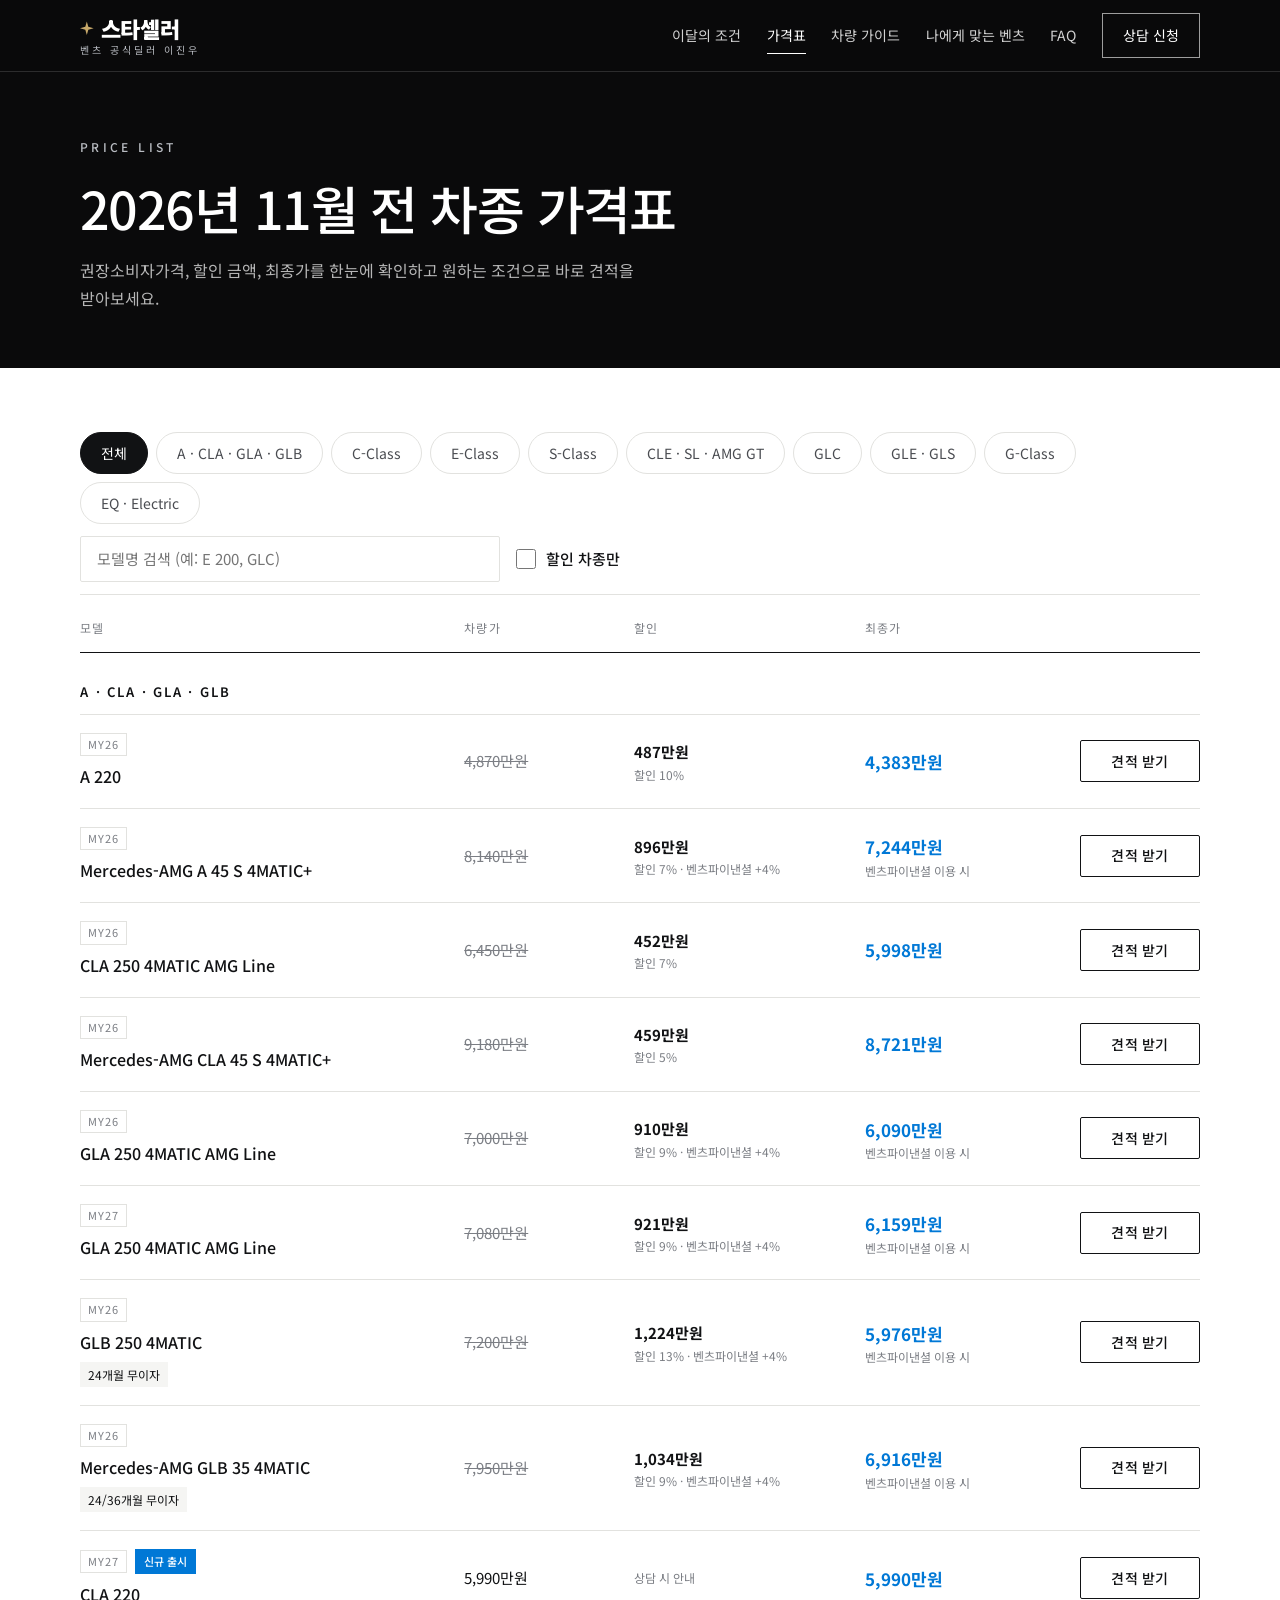
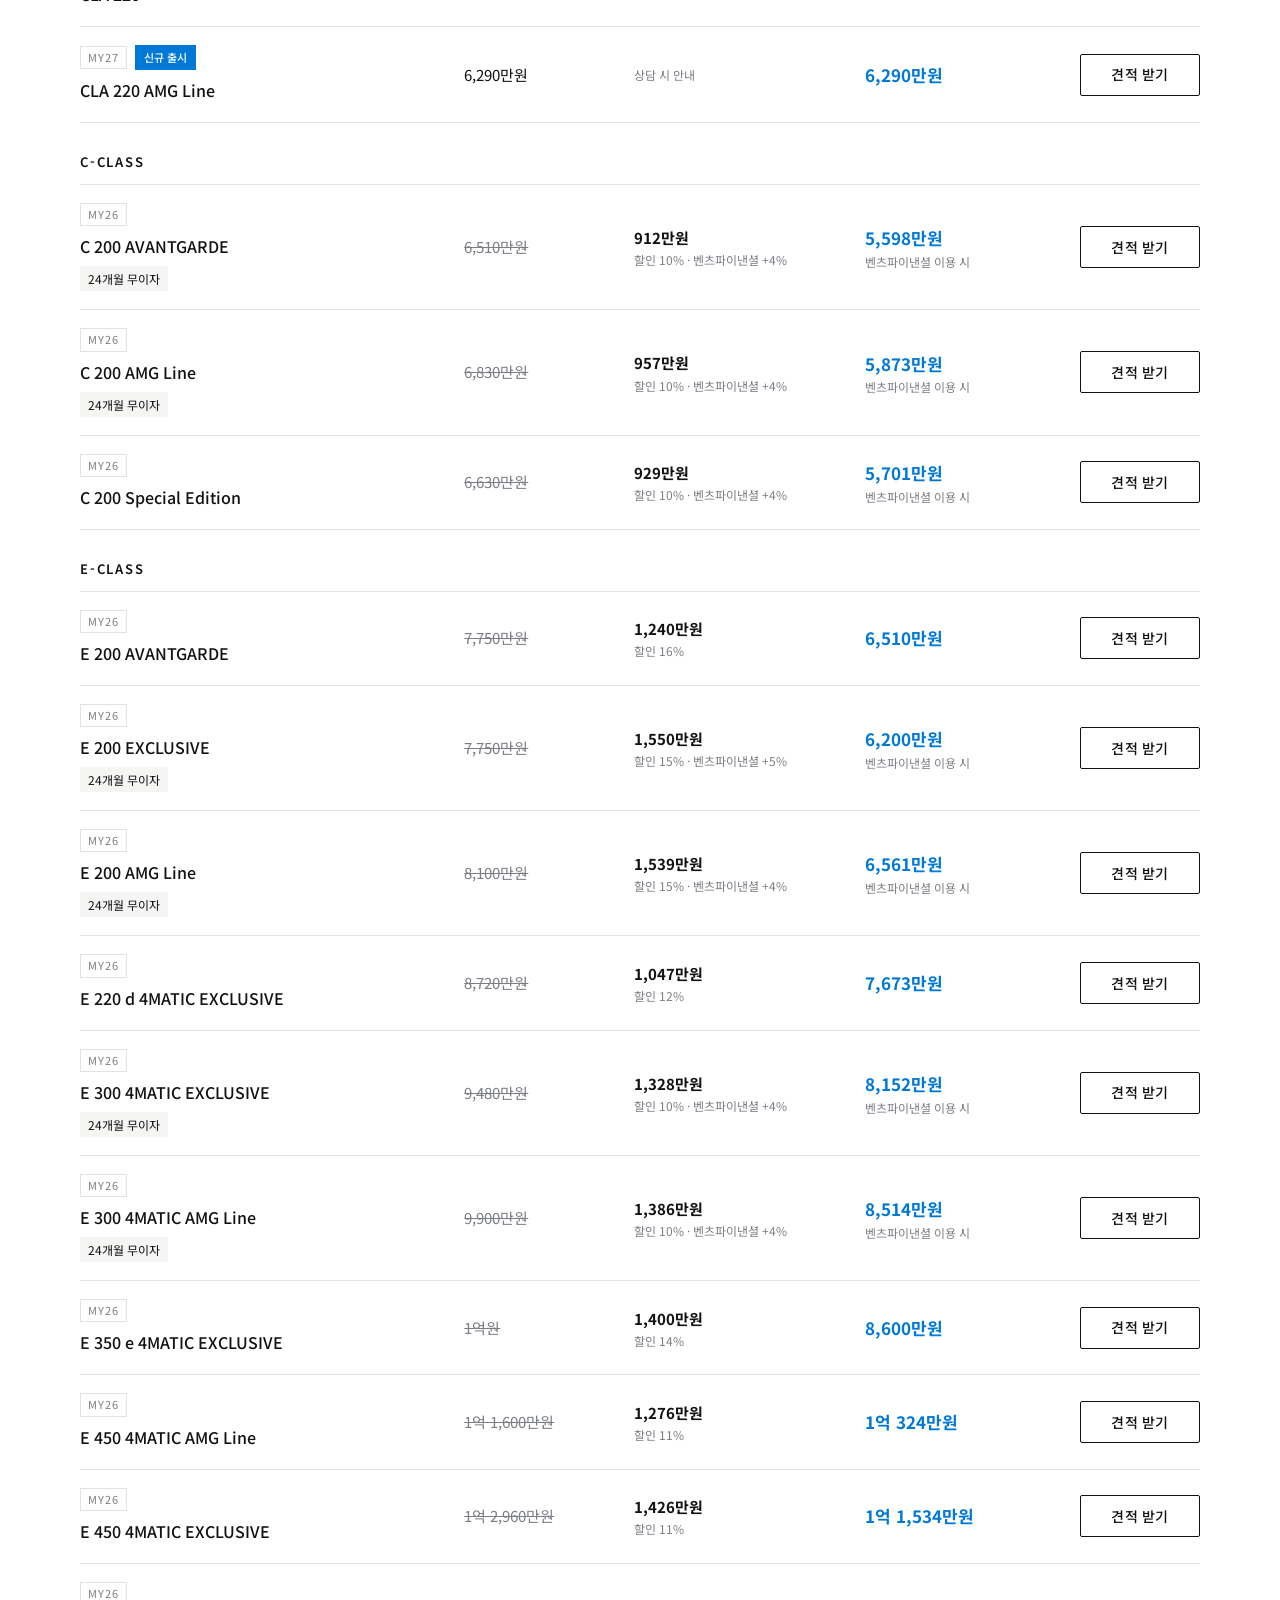
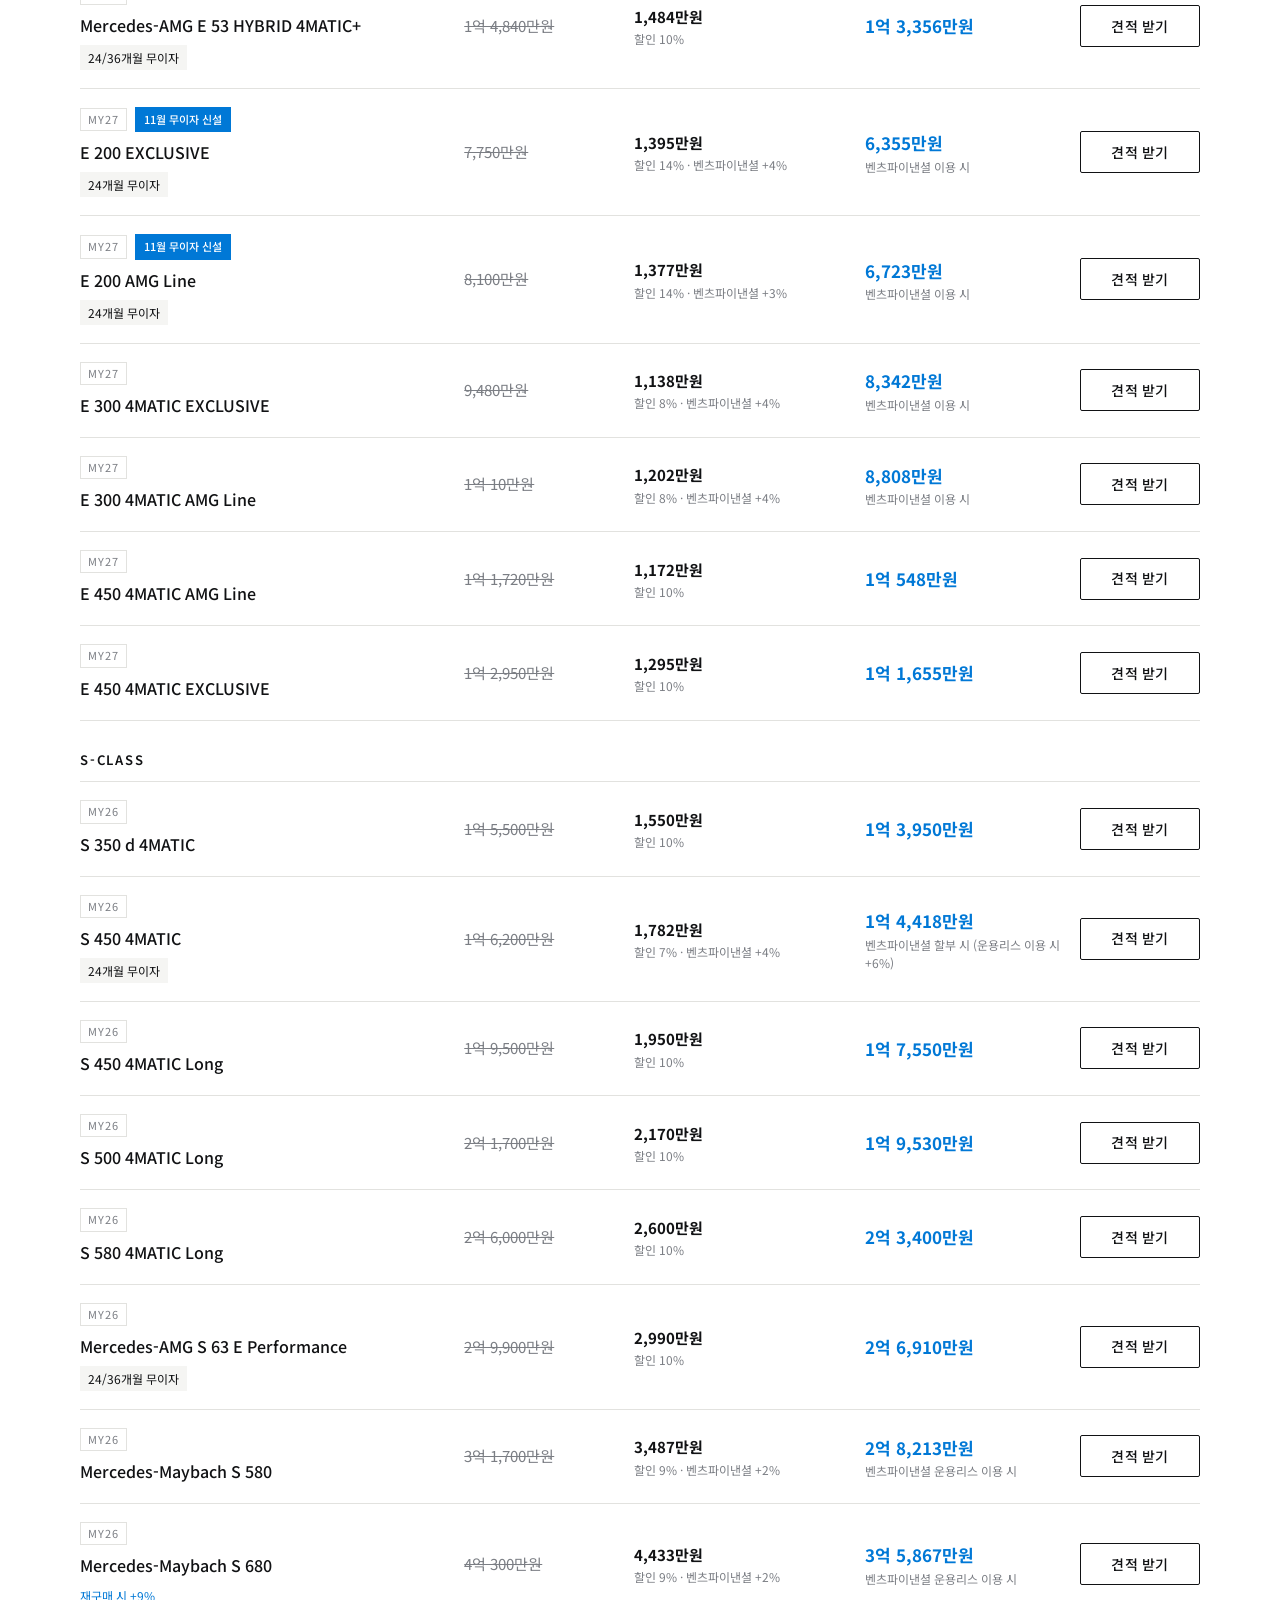
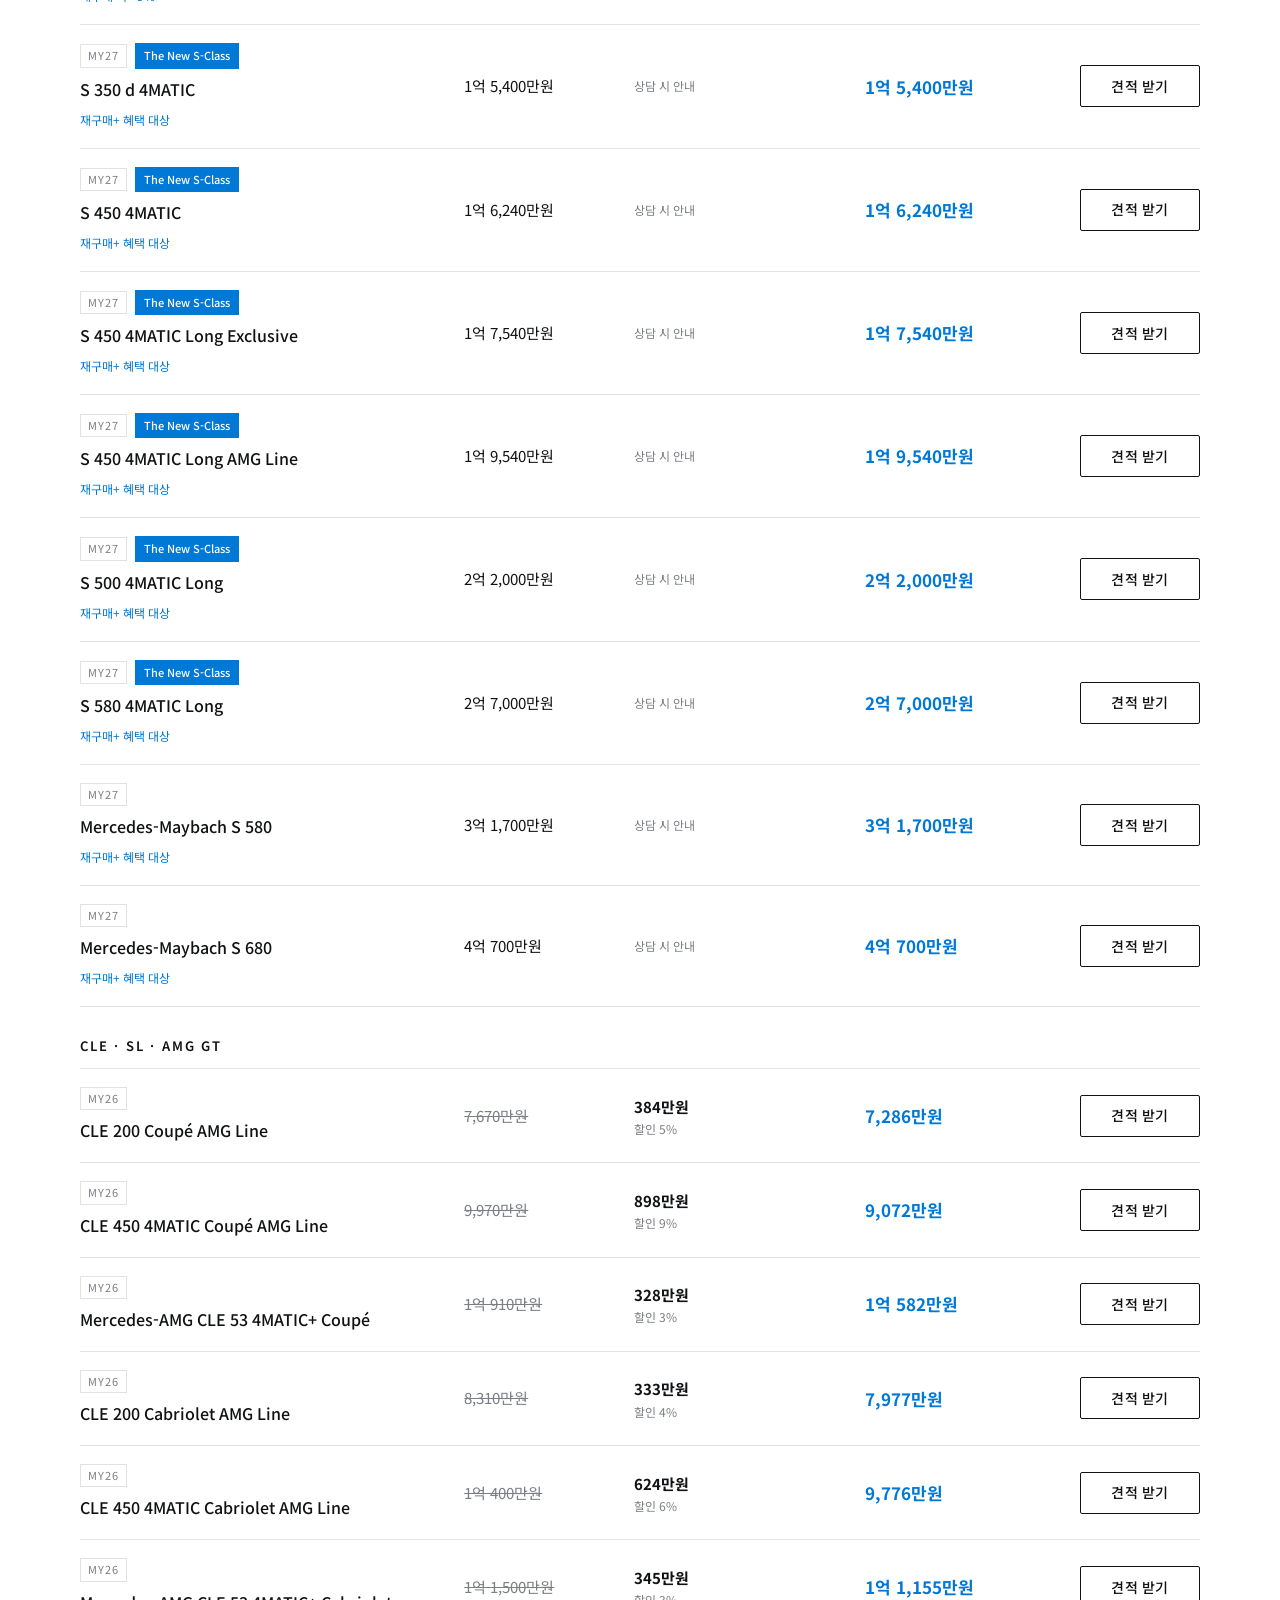
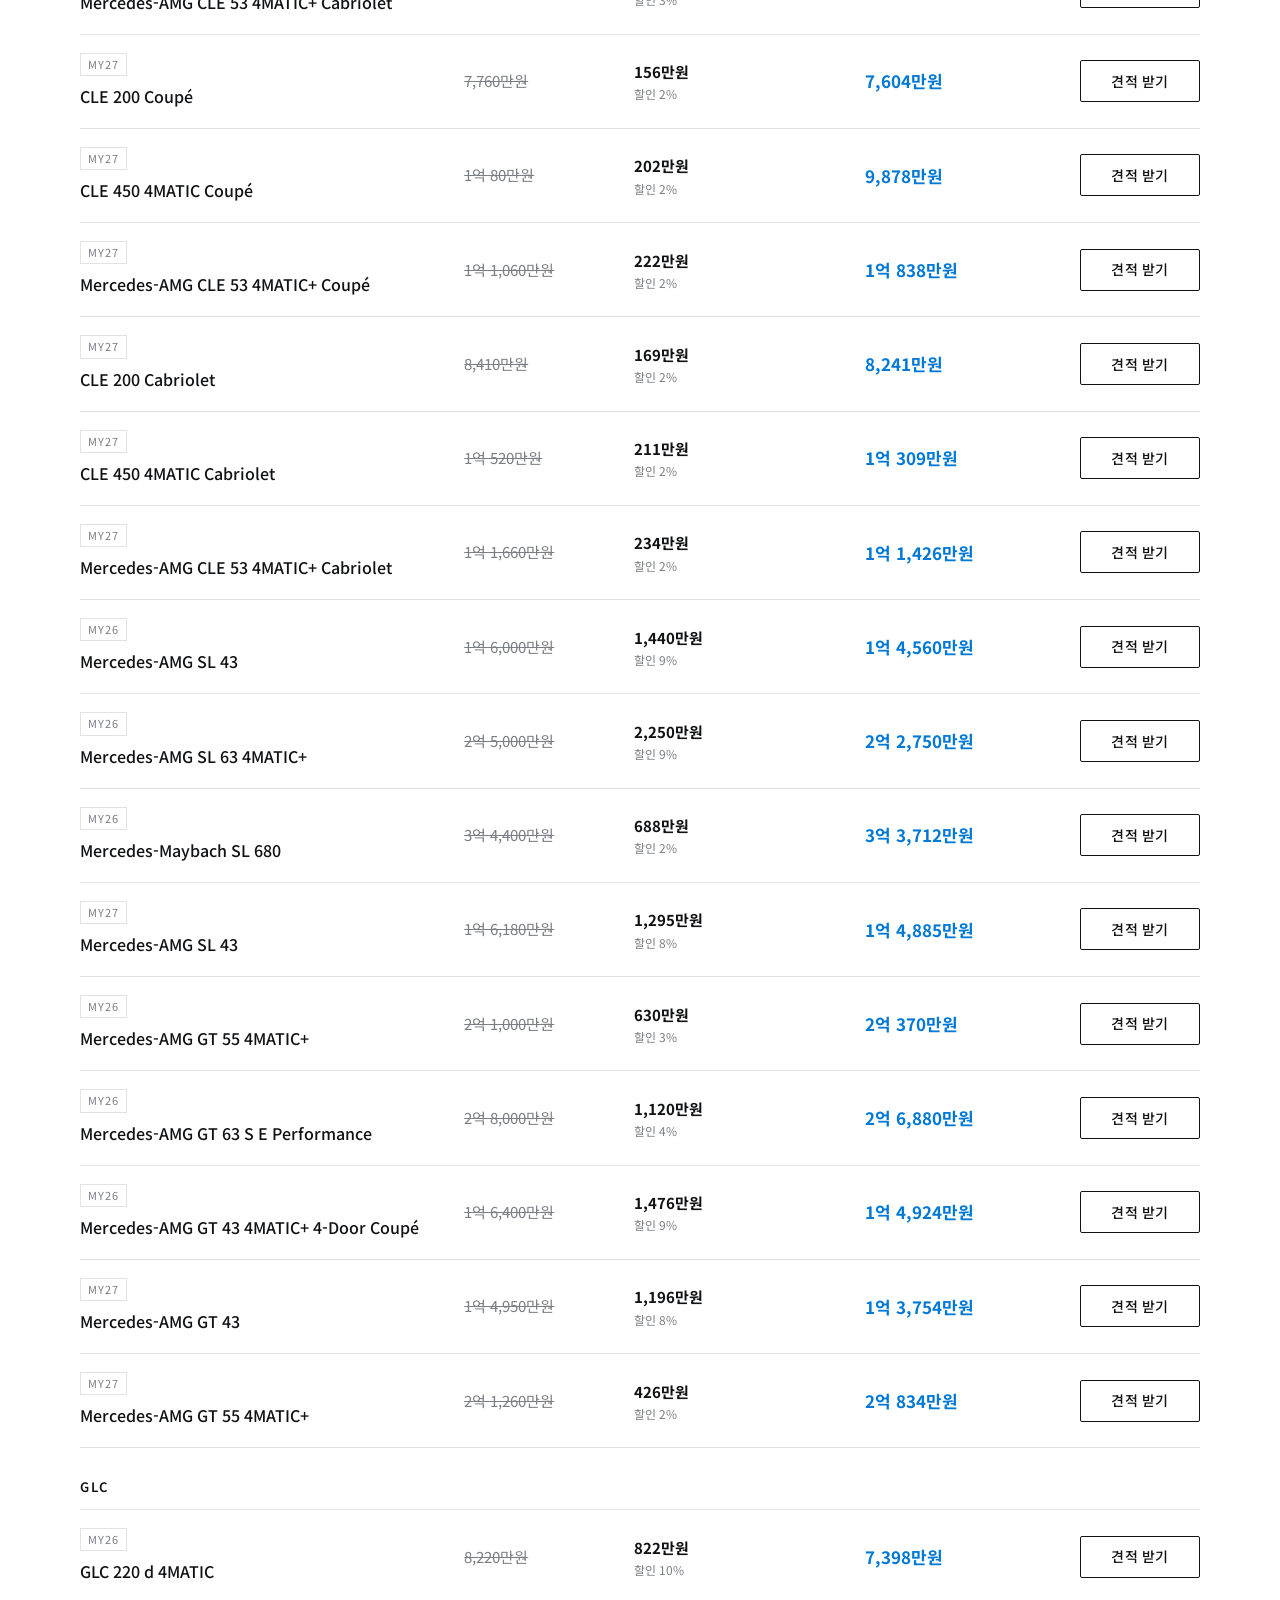
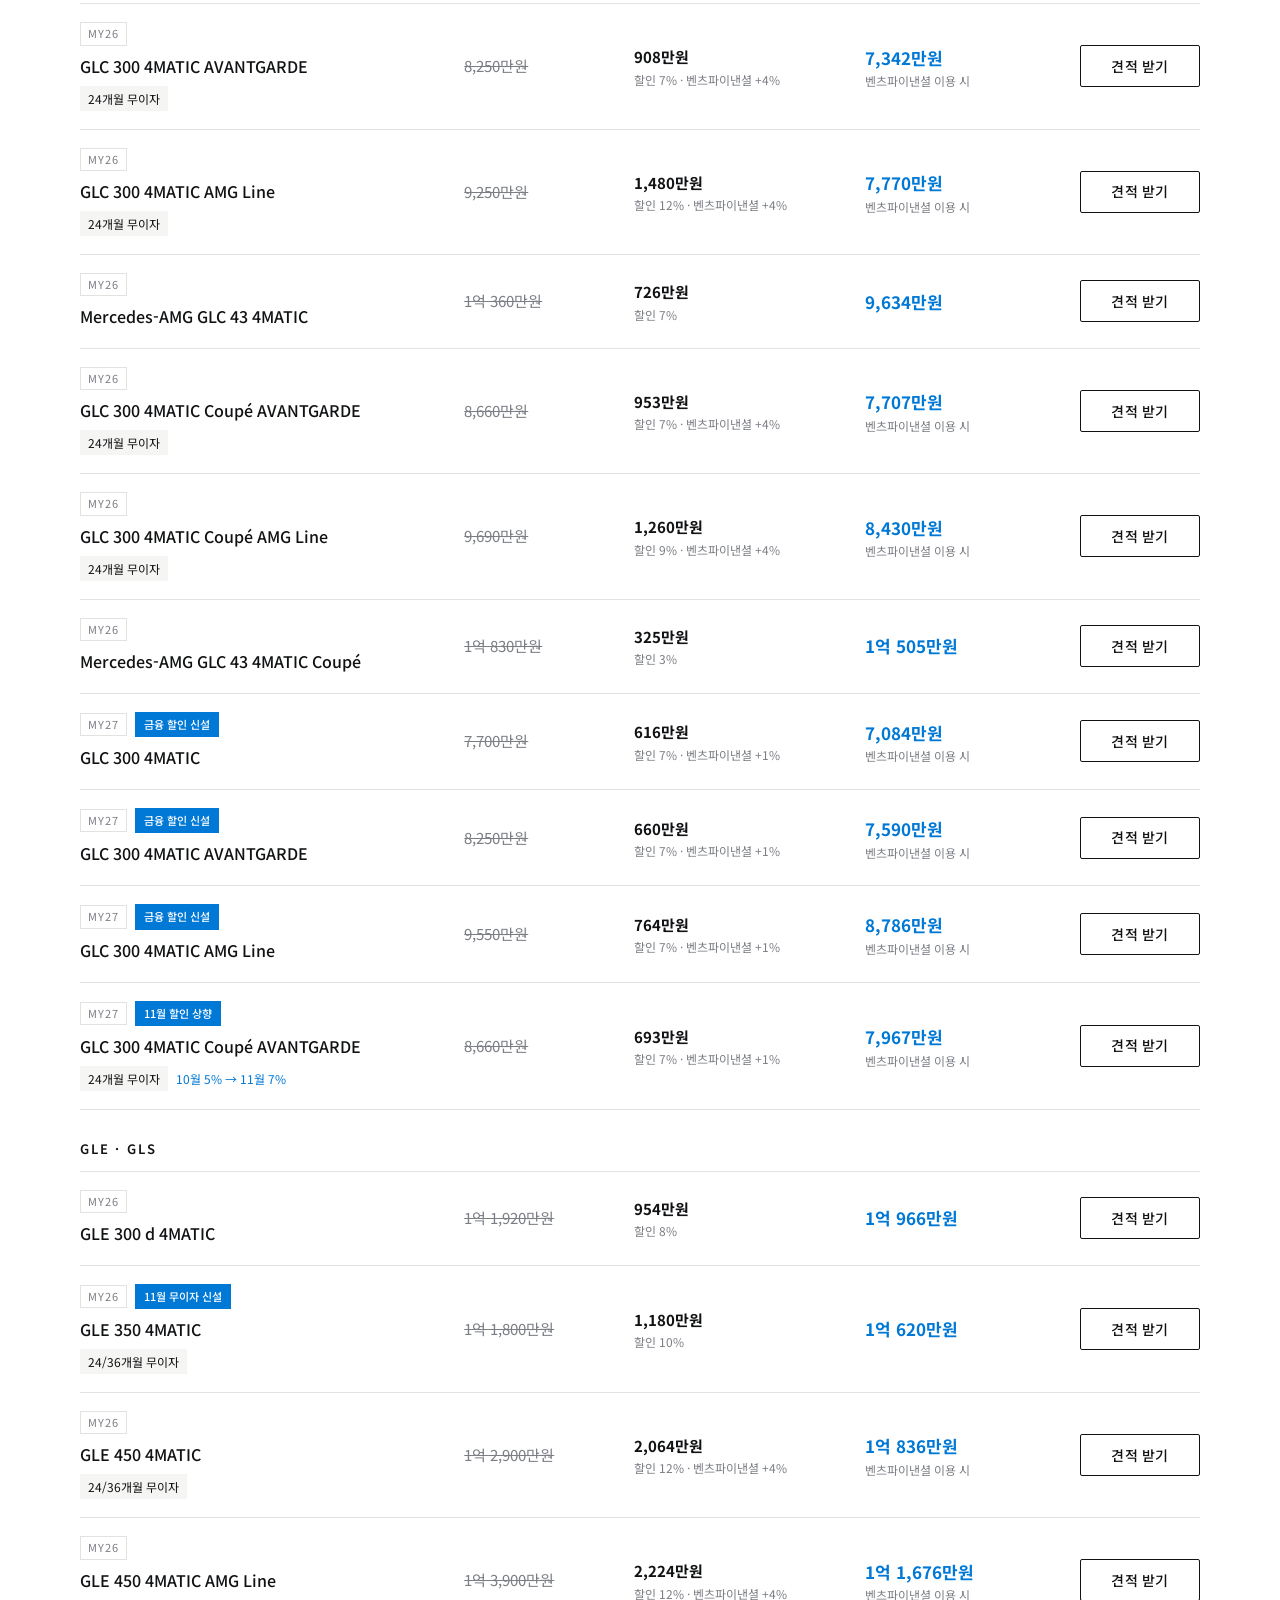
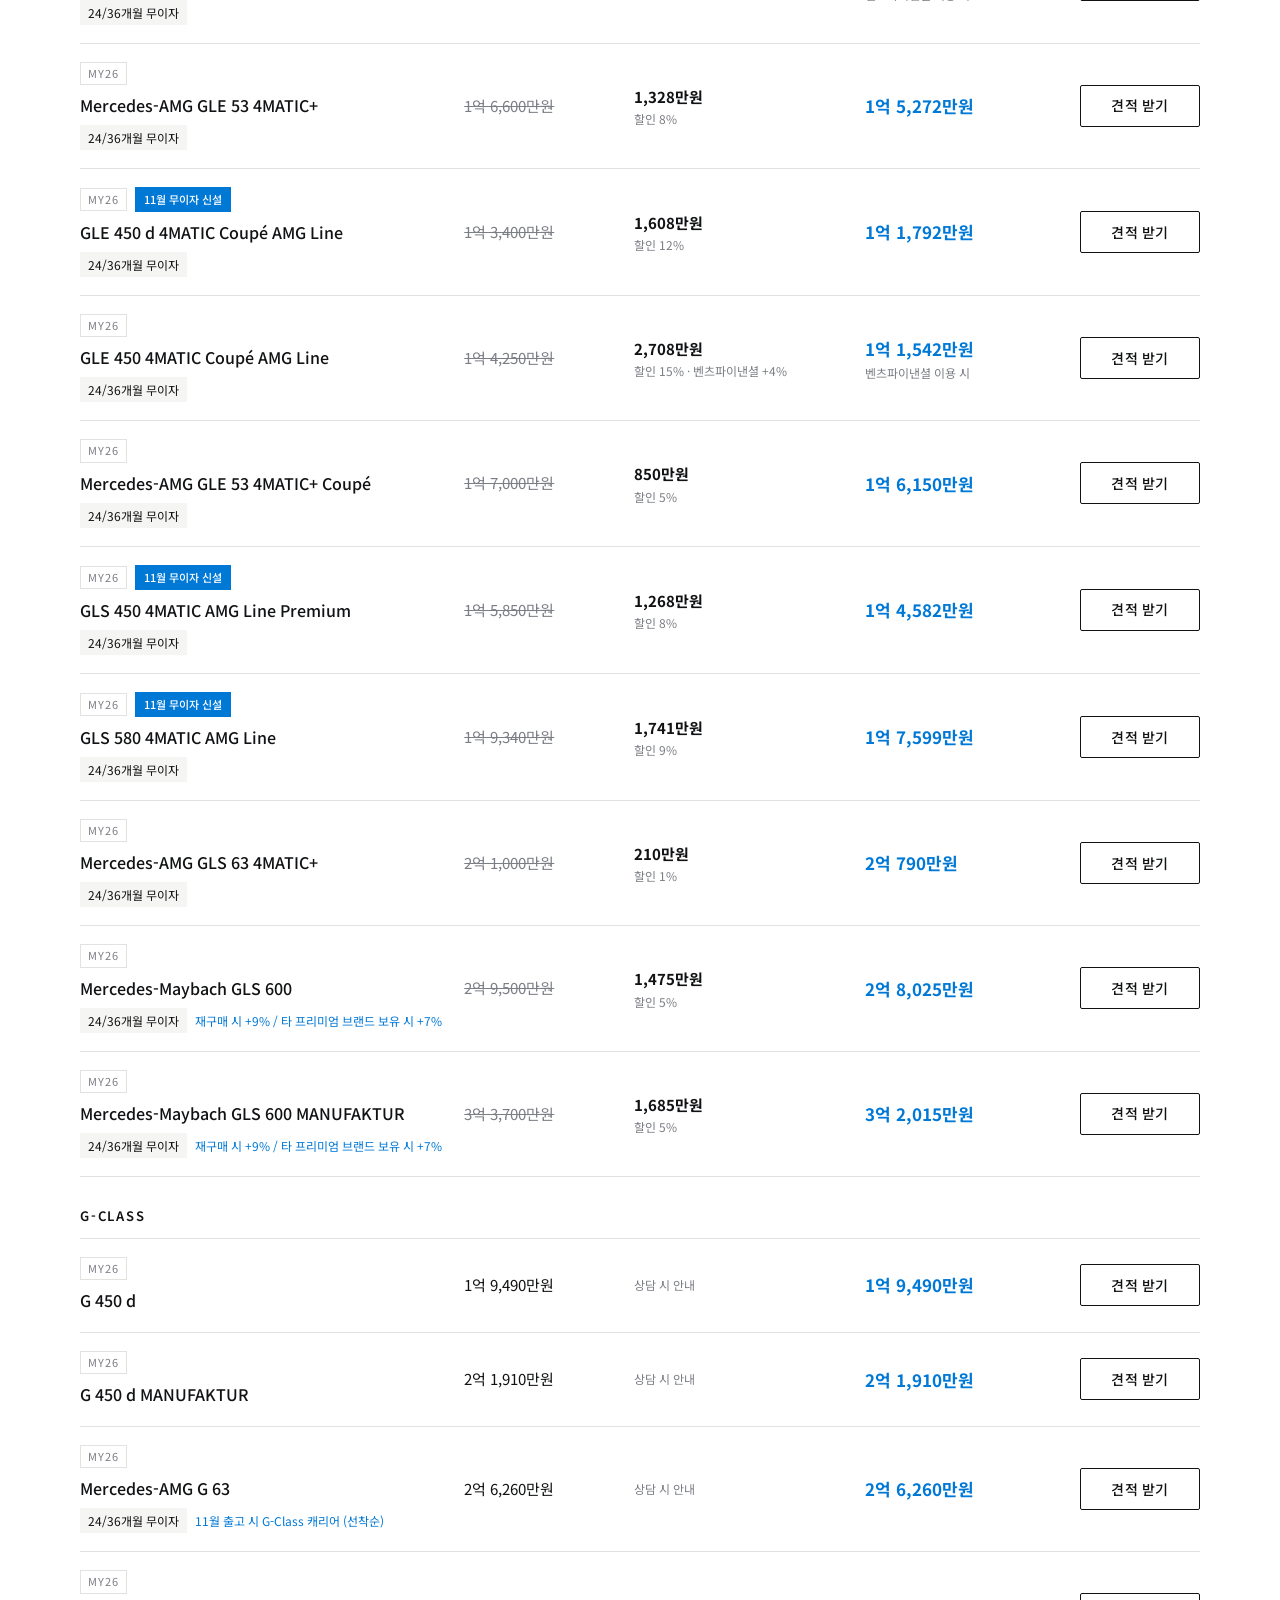
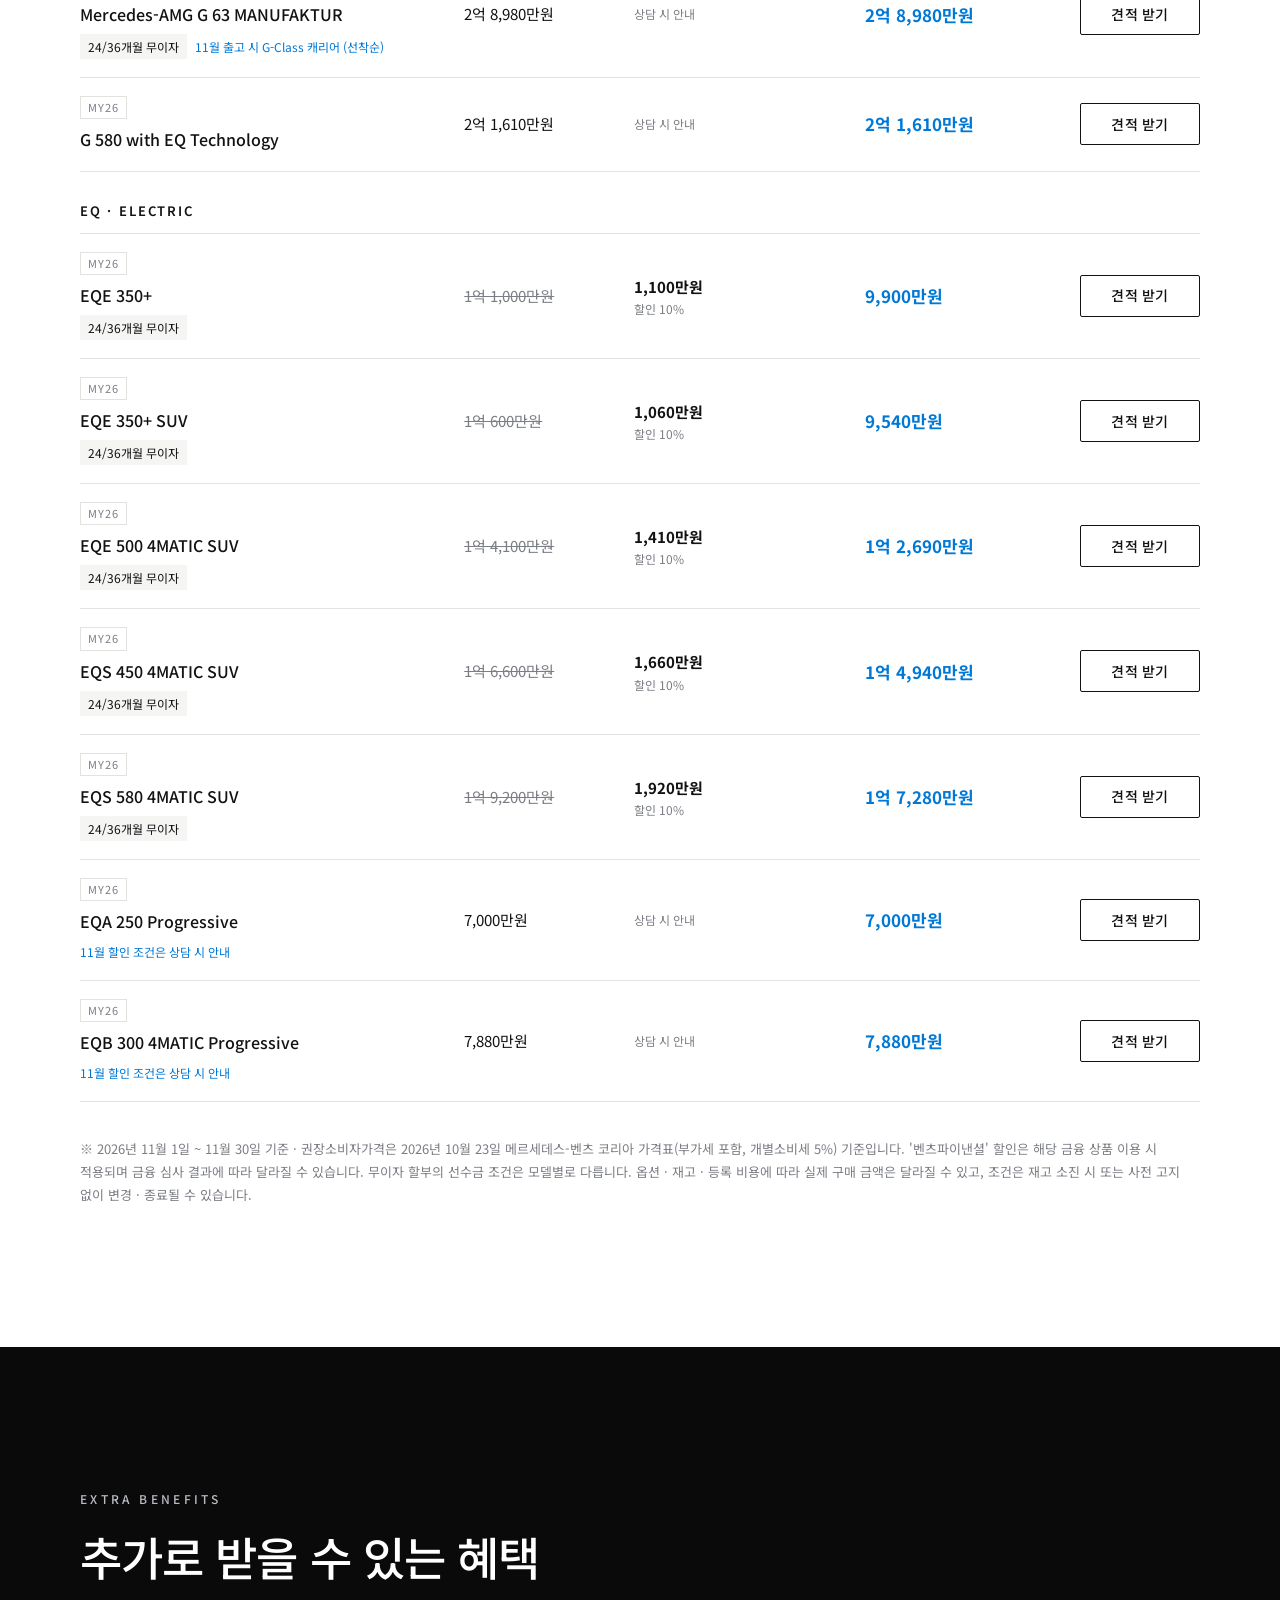
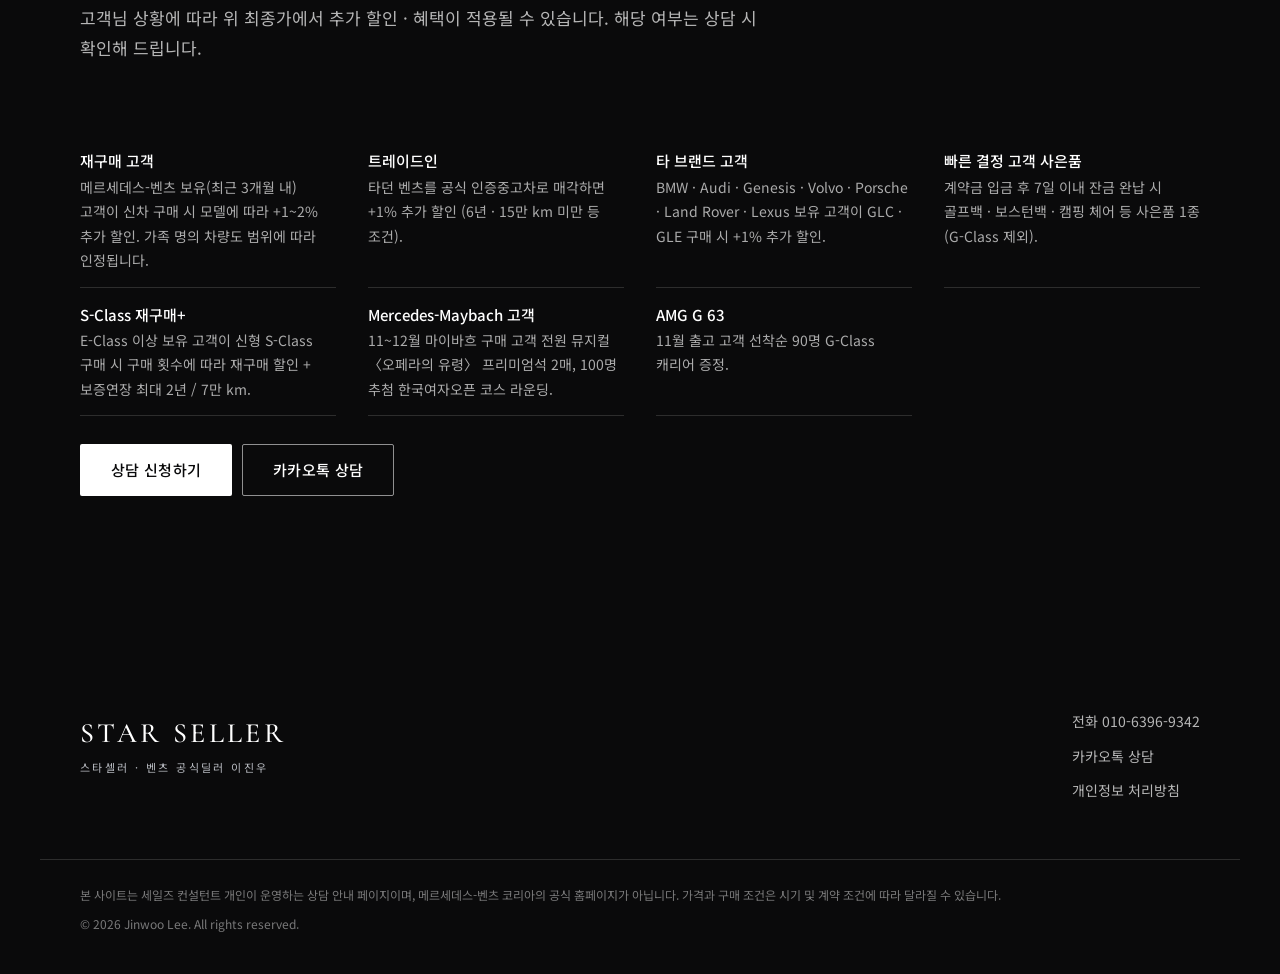
==== commit 9e3b2150: "Rename brand to 스타셀러 (STAR SELLER) Replaces 별파남 / 별을 파는 남자 across titles, OG tags, header logo, hero" ====
--- a/price.html
+++ b/price.html
@@ -11,7 +11,7 @@
     gtag('config', 'G-M9LG50KCFG');
   </script>
   <meta name="viewport" content="width=device-width, initial-scale=1, viewport-fit=cover">
-  <title>전 차종 가격표 · 이달의 할인 | 별을 파는 남자 이진우</title>
+  <title>전 차종 가격표 · 이달의 할인 | 스타셀러 이진우</title>
   <meta name="description" content="메르세데스-벤츠 전 차종 권장소비자가격과 이달의 할인, 최종가. 원하는 조건으로 바로 견적 상담을 신청하세요.">
   <meta name="theme-color" content="#0a0a0b">
   <link rel="canonical" href="https://starseller.kr/price.html">
@@ -25,17 +25,17 @@
   <link rel="preconnect" href="https://fonts.googleapis.com">
   <link rel="preconnect" href="https://fonts.gstatic.com" crossorigin>
   <link href="https://fonts.googleapis.com/css2?family=Cormorant+Garamond:wght@400;500;600&family=Noto+Sans+KR:wght@300;400;500;700;900&display=swap" rel="stylesheet">
-  <link rel="stylesheet" href="css/style.css?v=20261116a">
-  <link rel="stylesheet" href="css/star.css?v=20261116a">
+  <link rel="stylesheet" href="css/style.css?v=20261116b">
+  <link rel="stylesheet" href="css/star.css?v=20261116b">
 </head>
 <body class="page-sub">
 <a class="skip" href="#main">본문 바로가기</a>
 
 <header class="header is-scrolled" id="header">
   <div class="container header__inner">
-    <a href="./" class="logo" aria-label="별파남 홈으로">
-      <span class="logo__name logo__name--star"><i class="spark" aria-hidden="true"></i>별파남</span>
-      <span class="logo__line logo__line--ko">별을 파는 남자 이진우</span>
+    <a href="./" class="logo" aria-label="스타셀러 홈으로">
+      <span class="logo__name logo__name--star"><i class="spark" aria-hidden="true"></i>스타셀러</span>
+      <span class="logo__line logo__line--ko">벤츠 공식딜러 이진우</span>
     </a>
     <nav class="nav" id="nav" aria-label="주요 메뉴">
       <a href="./#deals">이달의 조건</a>
@@ -106,8 +106,8 @@
 <footer class="footer">
   <div class="container footer__grid">
     <div>
-      <p class="footer__name serif">JINWOO LEE</p>
-      <p class="footer__line">Mercedes-Benz Personal Guide</p>
+      <p class="footer__name serif">STAR SELLER</p>
+      <p class="footer__line">스타셀러 · 벤츠 공식딜러 이진우</p>
     </div>
     <div class="footer__links">
       <a data-tel href="tel:01063969342">전화 <span data-phone>010-6396-9342</span></a>
@@ -127,9 +127,9 @@
   <a href="./#contact" class="quickbar__main">상담 신청</a>
 </nav>
 
-<script src="js/config.js?v=20261116a"></script>
-<script src="js/pricing.js?v=20261116a"></script>
-<script src="js/prices.js?v=20261116a"></script>
+<script src="js/config.js?v=20261116b"></script>
+<script src="js/pricing.js?v=20261116b"></script>
+<script src="js/prices.js?v=20261116b"></script>
 <script>
 (function () {
   "use strict";
@@ -153,7 +153,7 @@
   });
 
   $("#phMonth").textContent = P.month;
-  document.title = P.month + " 전 차종 가격표 · 이달의 할인 | 별을 파는 남자 이진우";
+  document.title = P.month + " 전 차종 가격표 · 이달의 할인 | 스타셀러 이진우";
   $("#priceNote").textContent = "※ " + P.period + " 기준 · 권장소비자가격은 " + P.priceListDate +
     " 메르세데스-벤츠 코리아 가격표(부가세 포함, 개별소비세 5%) 기준입니다. '벤츠파이낸셜' 할인은 해당 금융 상품 이용 시 적용되며 금융 심사 결과에 따라 달라질 수 있습니다. 무이자 할부의 선수금 조건은 모델별로 다릅니다. 옵션 · 재고 · 등록 비용에 따라 실제 구매 금액은 달라질 수 있고, 조건은 재고 소진 시 또는 사전 고지 없이 변경 · 종료될 수 있습니다.";
   $("#extras").innerHTML = (P.extras || []).map(function (x) {
--- a/css/star.css
+++ b/css/star.css
@@ -1,5 +1,5 @@
 /* ==========================================================================
-   별파남(별을 파는 남자) — 메인 화면 "이달의 별" · 전시장 안내 · 상담 버튼
+   스타셀러 — 메인 화면 "이달의 별" · 전시장 안내 · 상담 버튼
    기존 style.css 는 그대로 두고, 헤더 로고와 메인 화면만 덧입힙니다.
    ========================================================================== */
 :root { --gold: #c8a96a; --gold-soft: #e9dcc0; }
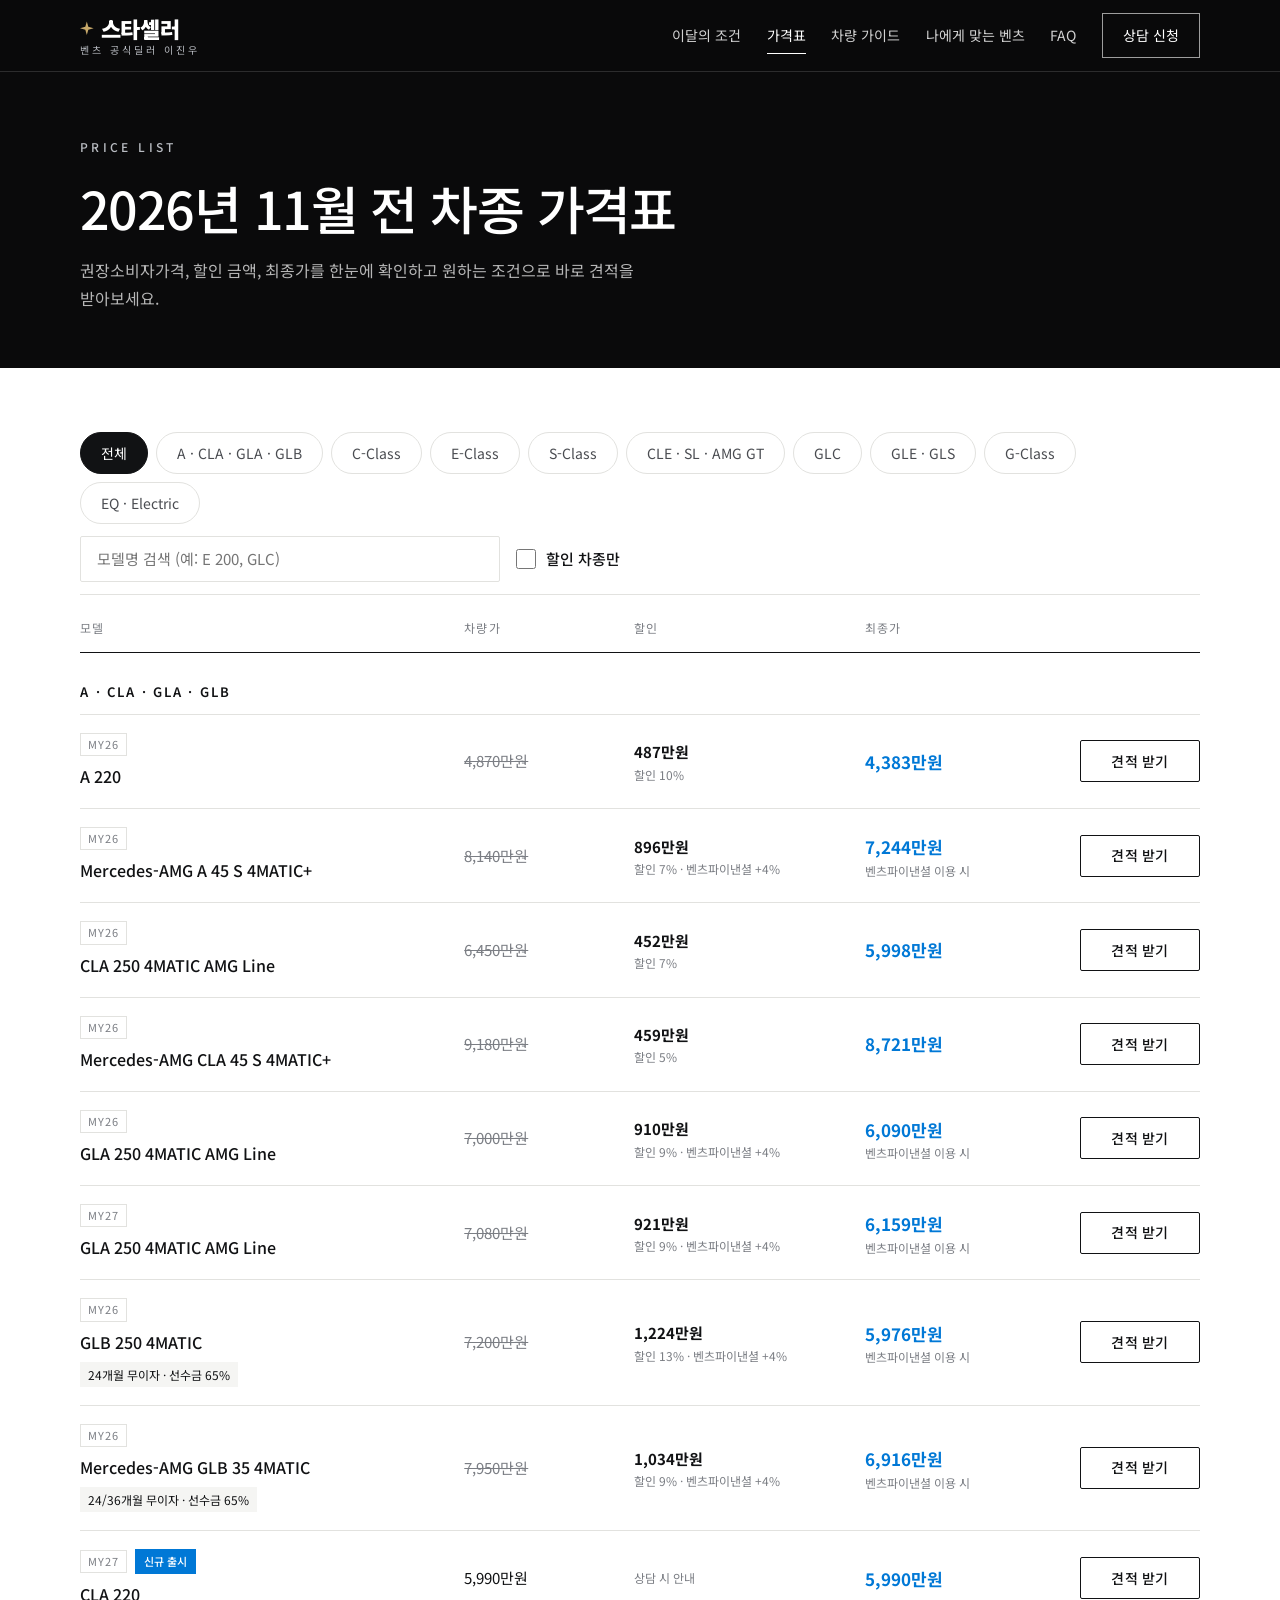
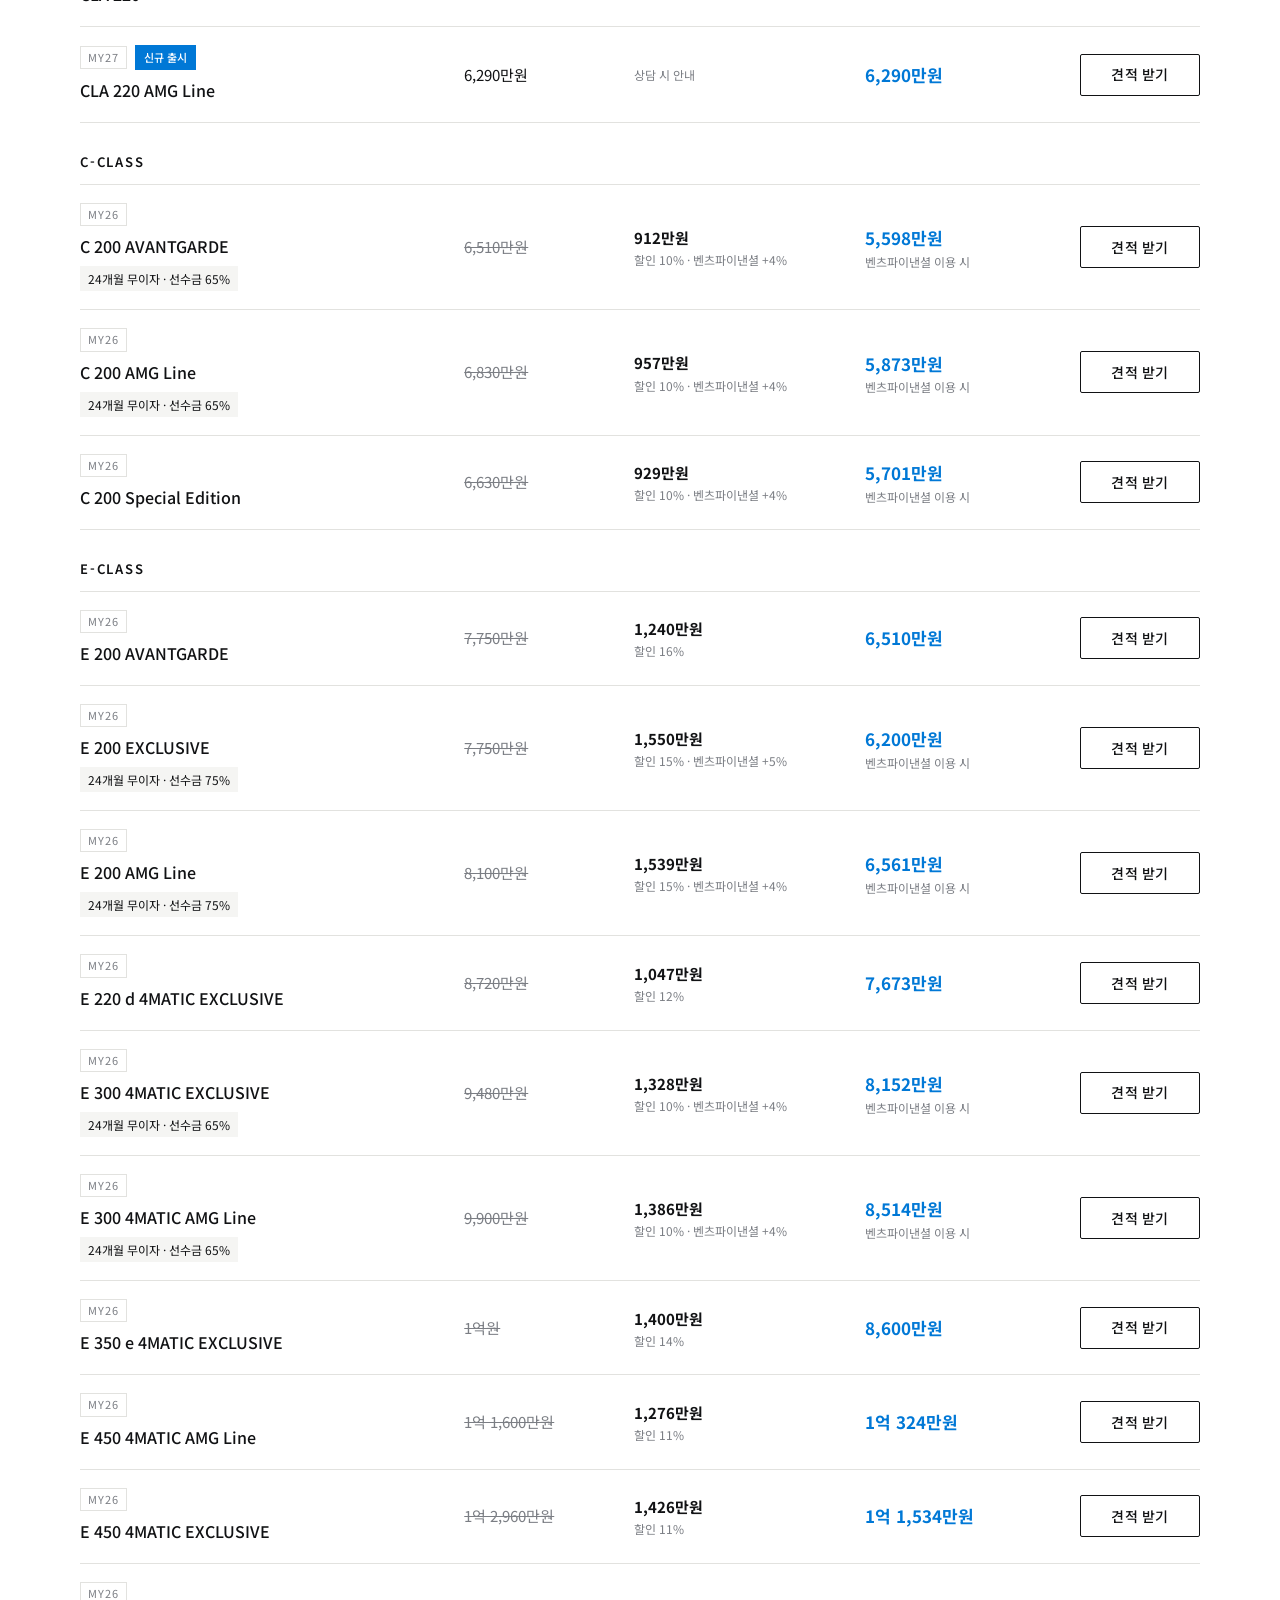
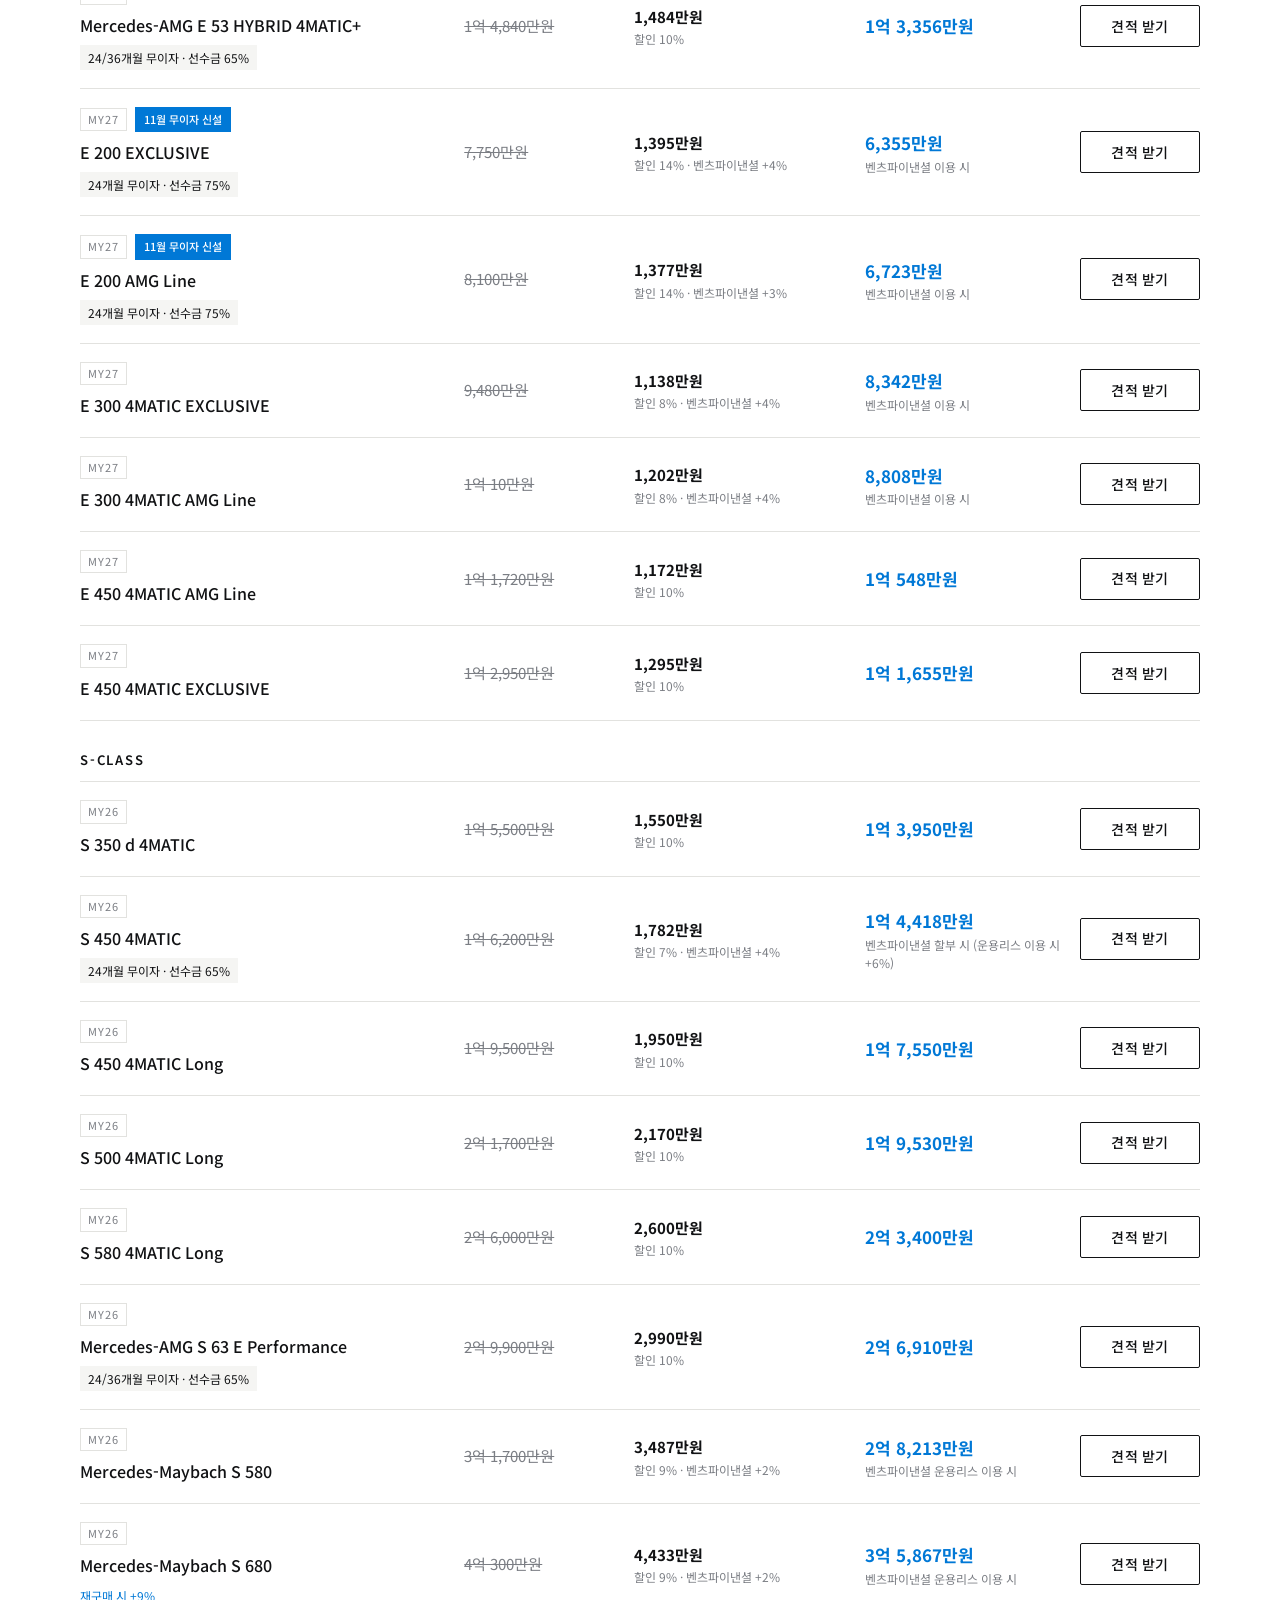
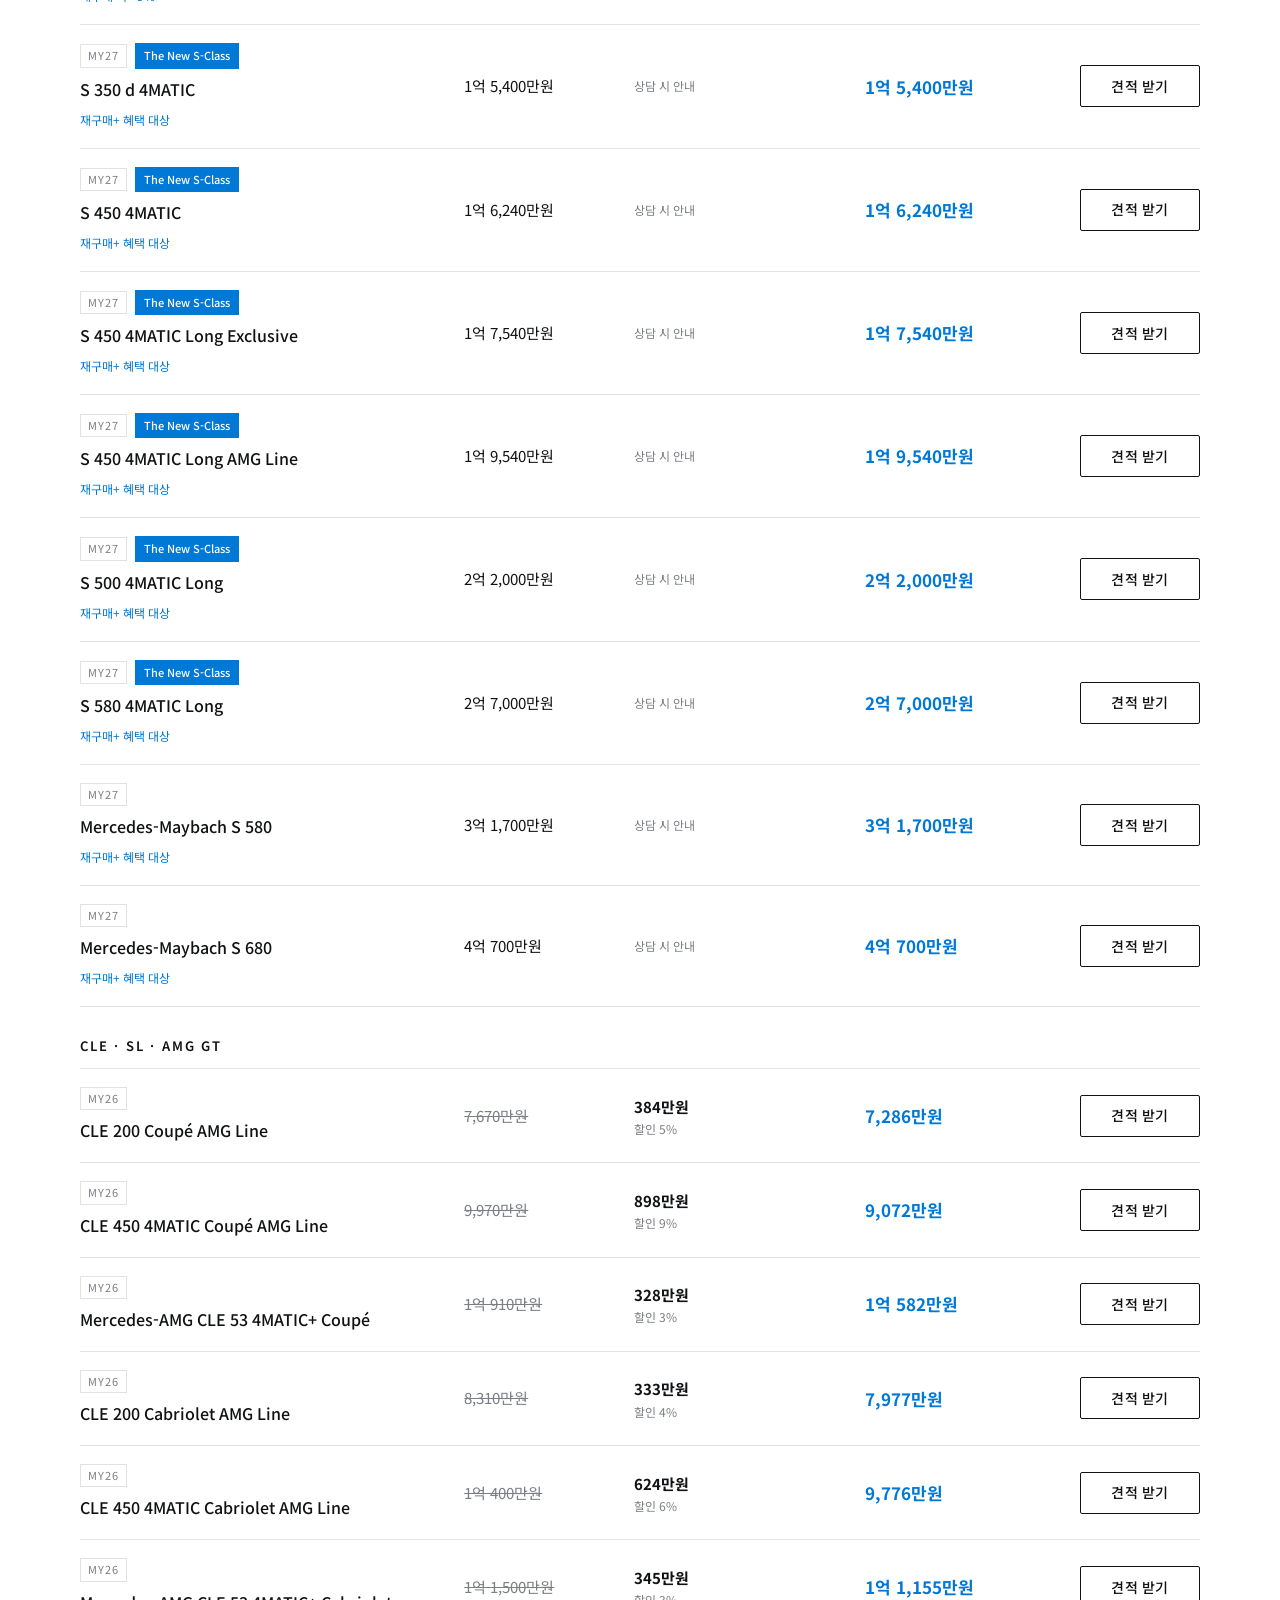
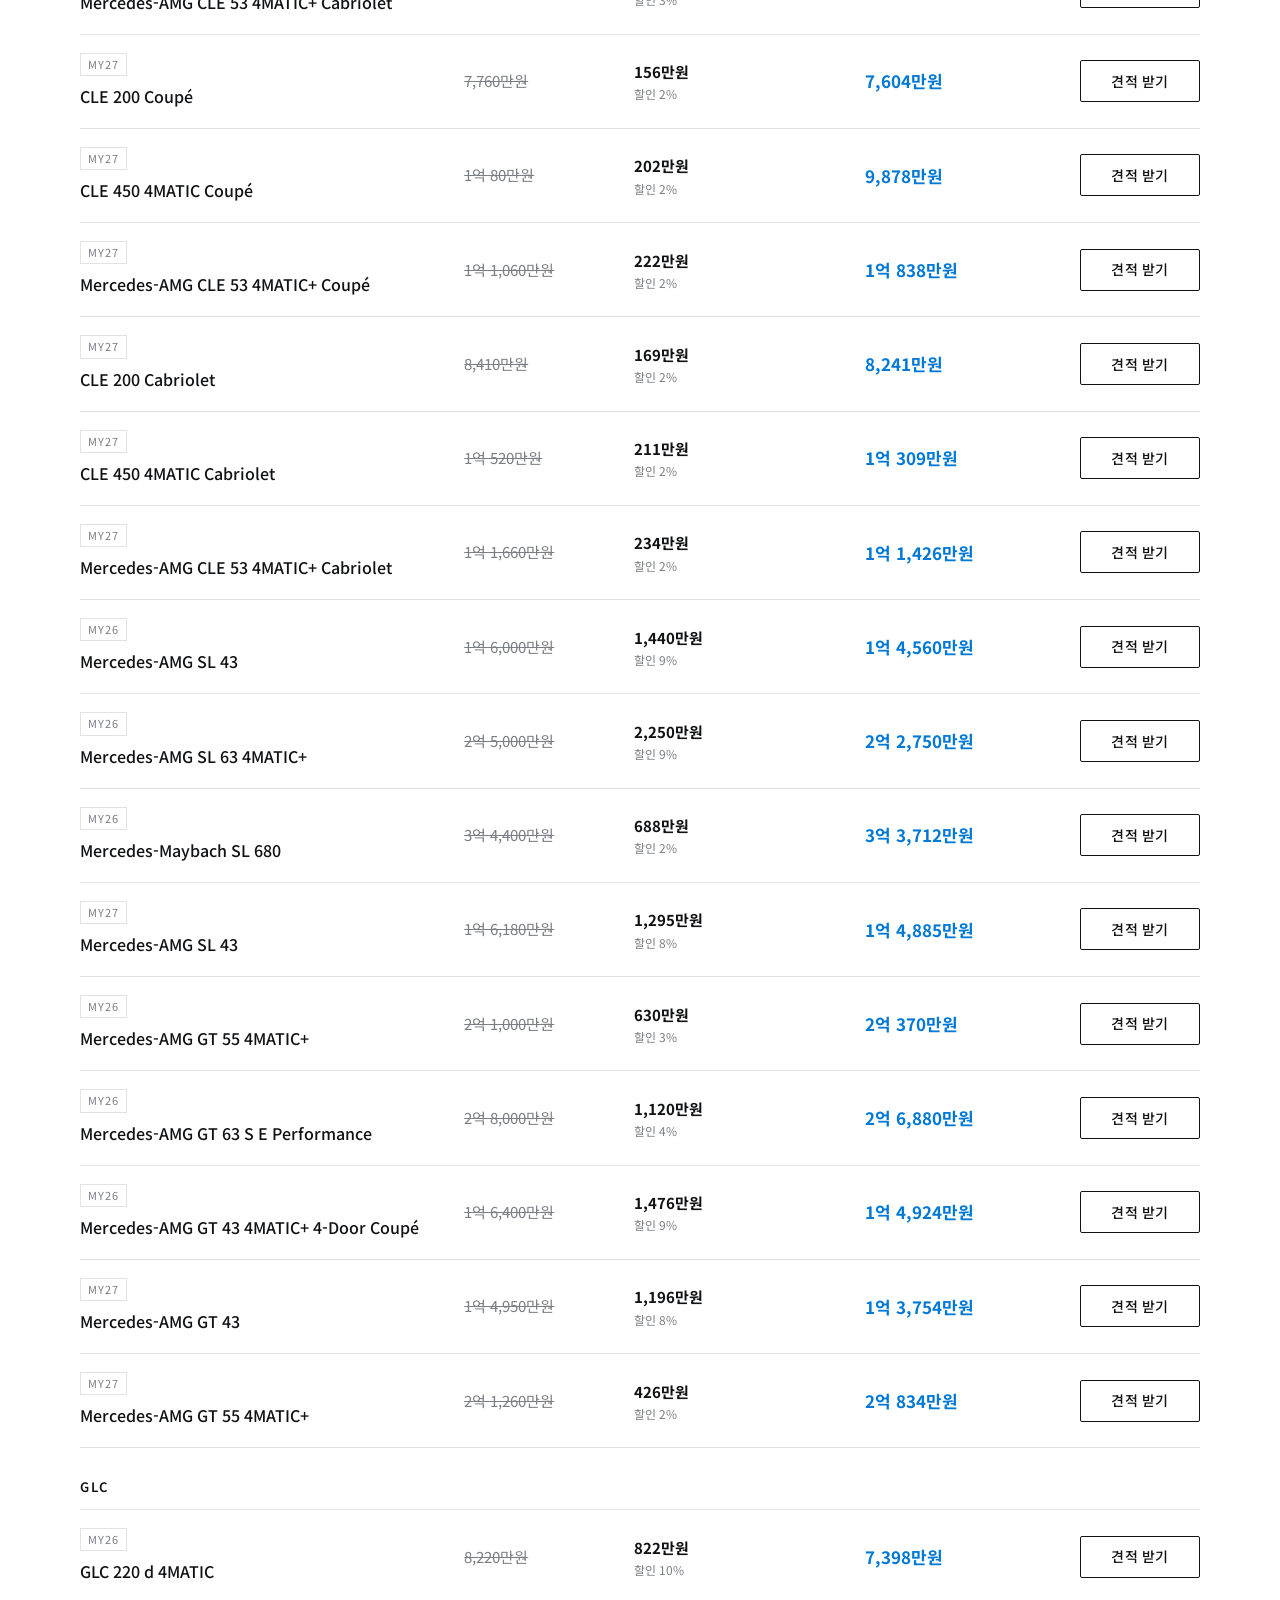
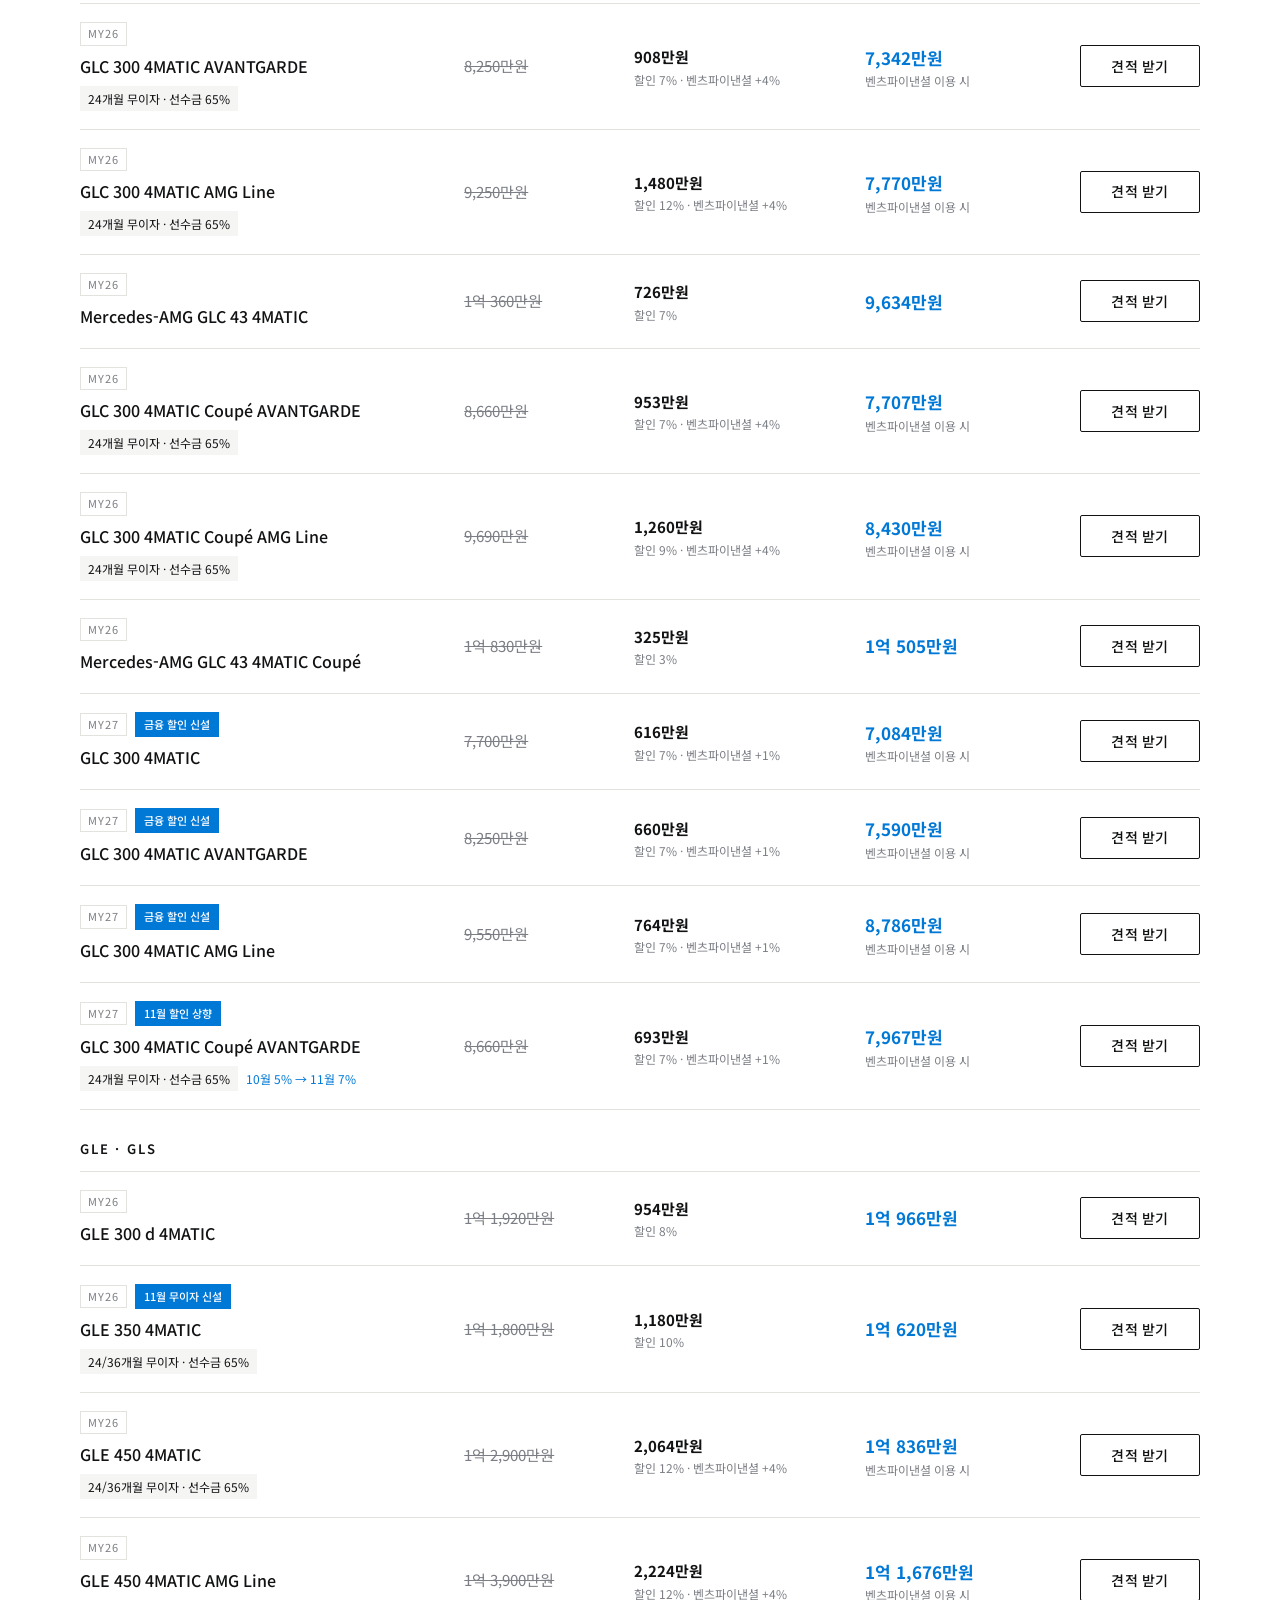
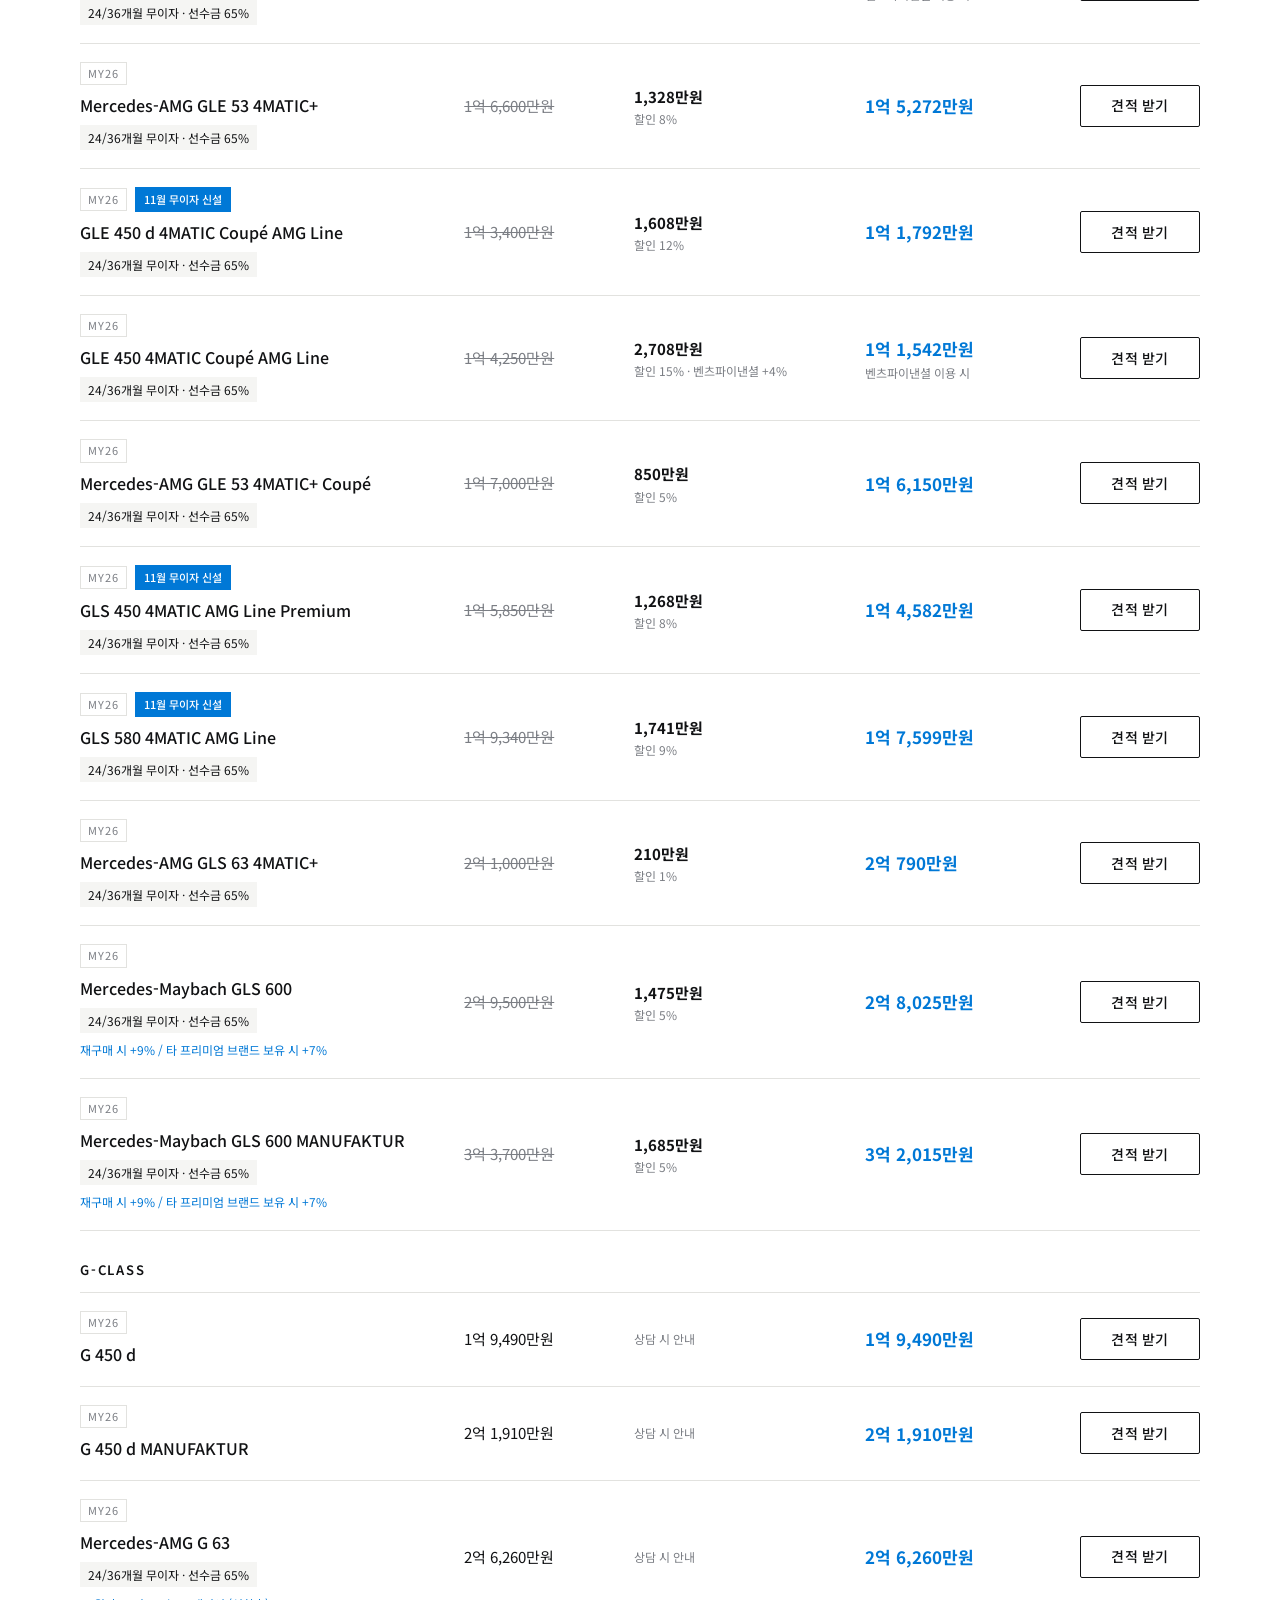
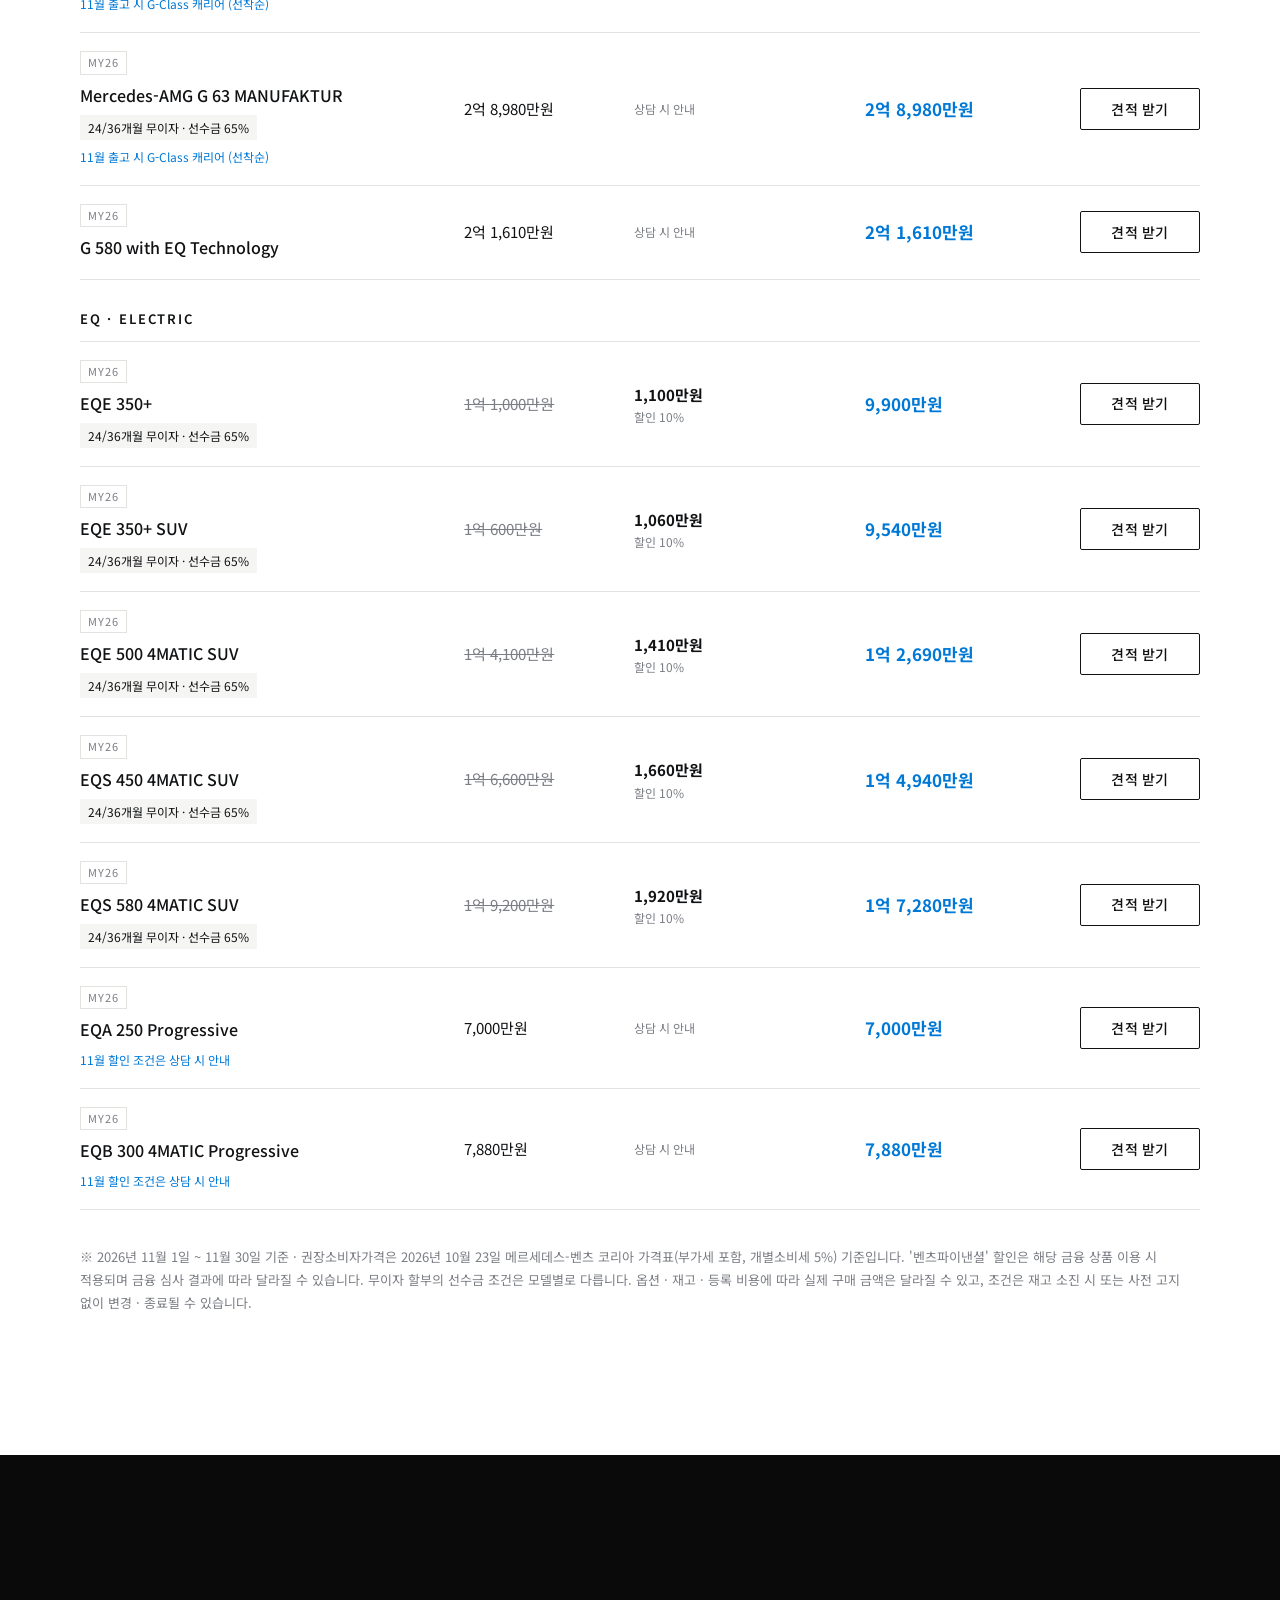
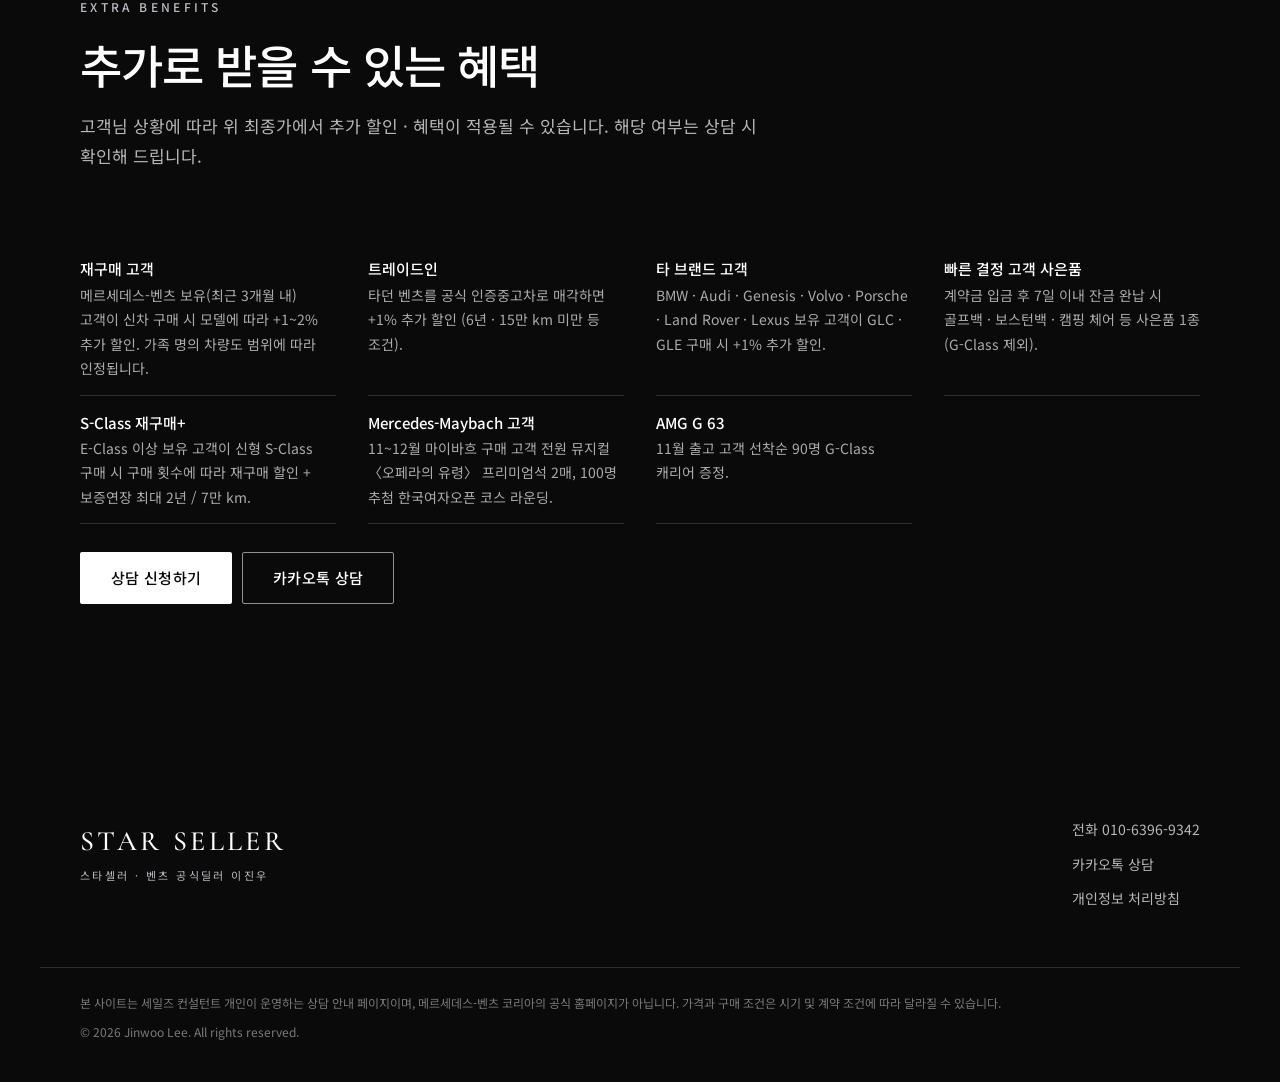
==== commit 1c3f3f09: "Show required down payment next to interest-free offers E 200 needs 75% down, other interest-free mo" ====
--- a/price.html
+++ b/price.html
@@ -19,14 +19,14 @@
   <meta property="og:title" content="메르세데스-벤츠 전 차종 가격표 · 이달의 할인">
   <meta property="og:description" content="권장소비자가격, 할인 금액, 최종가를 한눈에 확인하세요.">
   <meta property="og:url" content="https://starseller.kr/price.html">
-  <meta property="og:image" content="https://starseller.kr/assets/og-image.png">
+  <meta property="og:image" content="https://starseller.kr/assets/og-image.png?v=20261117">
   <link rel="icon" href="assets/favicon.svg" type="image/svg+xml">
   <link rel="apple-touch-icon" href="assets/apple-touch-icon.png">
   <link rel="preconnect" href="https://fonts.googleapis.com">
   <link rel="preconnect" href="https://fonts.gstatic.com" crossorigin>
   <link href="https://fonts.googleapis.com/css2?family=Cormorant+Garamond:wght@400;500;600&family=Noto+Sans+KR:wght@300;400;500;700;900&display=swap" rel="stylesheet">
-  <link rel="stylesheet" href="css/style.css?v=20261116b">
-  <link rel="stylesheet" href="css/star.css?v=20261116b">
+  <link rel="stylesheet" href="css/style.css?v=20261117b">
+  <link rel="stylesheet" href="css/star.css?v=20261117b">
 </head>
 <body class="page-sub">
 <a class="skip" href="#main">본문 바로가기</a>
@@ -127,9 +127,9 @@
   <a href="./#contact" class="quickbar__main">상담 신청</a>
 </nav>
 
-<script src="js/config.js?v=20261116b"></script>
-<script src="js/pricing.js?v=20261116b"></script>
-<script src="js/prices.js?v=20261116b"></script>
+<script src="js/config.js?v=20261117b"></script>
+<script src="js/pricing.js?v=20261117b"></script>
+<script src="js/prices.js?v=20261117b"></script>
 <script>
 (function () {
   "use strict";
@@ -182,7 +182,7 @@
       '<div class="prow__model" role="cell"><span class="prow__my">' + esc(it.my) + "</span>" +
       (it.badge ? '<span class="deal__badge">' + esc(it.badge) + "</span>" : "") +
       '<b>' + esc(it.name) + "</b>" +
-      (it.free ? '<span class="prow__tag">' + esc(it.free) + "</span>" : "") +
+      (it.free ? '<span class="prow__tag">' + esc(it.free) + (PriceKit.down(it) ? " · 선수금 " + PriceKit.down(it) + "%" : "") + "</span>" : "") +
       (it.note ? '<span class="prow__note">' + esc(it.note) + "</span>" : "") + "</div>" +
       '<div class="prow__msrp" role="cell"><em>차량가</em>' + (c.hasDiscount ? "<s>" + PK.won(c.msrp) + "</s>" : PK.won(c.msrp)) + "</div>" +
       '<div class="prow__off" role="cell"><em>할인</em>' + (c.hasDiscount ? "<b>" + PK.won(c.discount) + "</b><small>" + esc(PK.rateText(it)) + "</small>" : '<small>상담 시 안내</small>') + "</div>" +
--- a/css/star.css
+++ b/css/star.css
@@ -193,3 +193,63 @@
 .dock.is-mini:hover .dock__kakao, .dock.is-mini:focus-within .dock__kakao { max-width: 220px; padding: 0 22px; gap: 8px; }
 .dock.is-mini:hover .dock__kakao span, .dock.is-mini:focus-within .dock__kakao span { opacity: 1; }
 @media (prefers-reduced-motion: reduce) { .dock__card, .dock__kakao, .dock__kakao span { transition: none; } }
+
+/* ==========================================================================
+   신형 차량 딱지 · 상세 창의 신형 포인트 · 블로그 버튼
+   ========================================================================== */
+.card__visual { position: relative; }
+.card__badge { position: absolute; left: 14px; top: 14px; padding: 5px 11px; background: var(--gold); color: #000; font-size: 12px; font-weight: 700; letter-spacing: .02em; border-radius: 4px; }
+.modal__badge { display: inline-block; margin: 2px 0 8px; padding: 4px 10px; background: var(--gold); color: #000; font-size: 12px; font-weight: 700; border-radius: 4px; }
+.modal__badge[hidden], .modal__list > div[hidden] { display: none; }
+.modal__news { margin: 0; padding-left: 18px; display: grid; gap: 4px; }
+.hd-tile__img { position: relative; }
+.hd-tile__new { position: absolute; left: 12px; top: 12px; padding: 4px 10px; background: var(--gold); color: #000; font-size: 11px; font-weight: 800; font-style: normal; letter-spacing: .12em; border-radius: 4px; }
+.hd__links { display: inline-flex; flex-wrap: wrap; gap: 8px; margin-left: 6px; }
+.hd__links .hd__yt { margin-left: 0; }
+.hd__blog i { background: #03c75a; font-size: 10px; font-weight: 900; color: #fff; }
+@media (max-width: 860px) { .hd__links { margin-left: 84px; } .hd-tile__new { display: none; } }
+
+/* ==========================================================================
+   벤츠파이낸셜 금융 혜택
+   ========================================================================== */
+.fin { background: var(--white); }
+.fin__points { display: grid; grid-template-columns: repeat(3, 1fr); gap: 16px; }
+.fin-card { border: 1px solid var(--line); padding: 26px 24px 24px; display: flex; flex-direction: column; background: var(--white); transition: border-color .2s, transform .3s var(--ease); }
+.fin-card:hover { border-color: var(--ink); transform: translateY(-3px); }
+.fin-card__big { font-size: clamp(34px, 3.6vw, 46px); font-weight: 900; letter-spacing: -.04em; line-height: 1; color: var(--ink); }
+.fin-card__big::after { content: ""; display: block; width: 28px; height: 3px; background: var(--gold); margin-top: 14px; }
+.fin-card__title { font-size: 18px; font-weight: 700; margin-top: 14px; }
+.fin-card__desc { font-size: 14px; color: var(--ink-2); margin-top: 8px; line-height: 1.7; flex: 1; }
+.fin-card__sub { font-size: 12px; color: var(--muted); margin-top: 14px; padding-top: 12px; border-top: 1px solid var(--line); }
+
+.fin__fleet { margin-top: 16px; padding: 22px 24px; background: var(--black); color: var(--white); display: grid; grid-template-columns: auto minmax(0, 1fr) auto; gap: 8px 24px; align-items: center; }
+.fin__fleet[hidden] { display: none; }
+.fin__fleet b { color: var(--gold); font-size: 14px; white-space: nowrap; }
+.fin__fleet p { margin: 0; font-size: 14px; color: rgba(255,255,255,.85); }
+.fin__fleet a { font-size: 14px; white-space: nowrap; border-bottom: 1px solid rgba(255,255,255,.5); padding-bottom: 2px; }
+
+.fin__more { margin-top: 16px; border: 1px solid var(--line); }
+.fin__more summary { cursor: pointer; list-style: none; padding: 18px 24px; font-weight: 500; display: flex; justify-content: space-between; align-items: center; }
+.fin__more summary::-webkit-details-marker { display: none; }
+.fin__more summary span { font-size: 22px; font-weight: 300; transition: transform .2s; }
+.fin__more[open] summary span { transform: rotate(45deg); }
+.fin__more[open] summary { border-bottom: 1px solid var(--line); }
+.fin__basis { padding: 16px 24px 0; font-size: 13px; color: var(--ink-2); }
+.fin__scroll { overflow-x: auto; padding: 12px 24px 0; }
+.fin-table { width: 100%; min-width: 720px; border-collapse: collapse; font-size: 14px; }
+.fin-table thead th { text-align: left; font-size: 12px; font-weight: 500; color: var(--muted); padding: 10px 12px 10px 0; border-bottom: 1px solid var(--ink); vertical-align: bottom; line-height: 1.4; }
+.fin-table tbody th { text-align: left; font-weight: 500; padding: 11px 12px 11px 0; }
+.fin-table td { padding: 11px 12px 11px 0; white-space: nowrap; font-variant-numeric: tabular-nums; }
+.fin-table tbody tr { border-bottom: 1px solid var(--line); }
+.fin-table__cls th { padding-top: 22px !important; font-size: 11px; letter-spacing: .18em; color: var(--muted); font-weight: 500 !important; }
+.fin-my { display: inline-block; font-size: 10px; letter-spacing: .1em; color: var(--muted); border: 1px solid var(--line); padding: 1px 6px; margin-right: 8px; vertical-align: 1px; }
+.fin-star { font-style: normal; color: var(--gold); }
+.fin__others { padding: 14px 24px 20px; font-size: 13px; color: var(--muted); }
+.fin__cta { margin-top: 24px; }
+
+@media (max-width: 980px) { .fin__points { grid-template-columns: repeat(2, 1fr); } .fin__fleet { grid-template-columns: 1fr; } }
+@media (max-width: 600px) { .fin__points { grid-template-columns: 1fr; } .fin-card { padding: 22px 20px; } .fin__cta { width: 100%; } }
+
+/* 무이자 할부의 선수금 조건 */
+.deal__down { display: inline-block; margin-left: 8px; padding: 1px 7px; font-size: 11px; font-weight: 500; color: var(--ink-2); border: 1px solid var(--line); background: var(--white); vertical-align: 1px; }
+.hd__nums dd.hd__down { margin-top: 2px; font-size: 12px; font-weight: 500; color: var(--silver); }
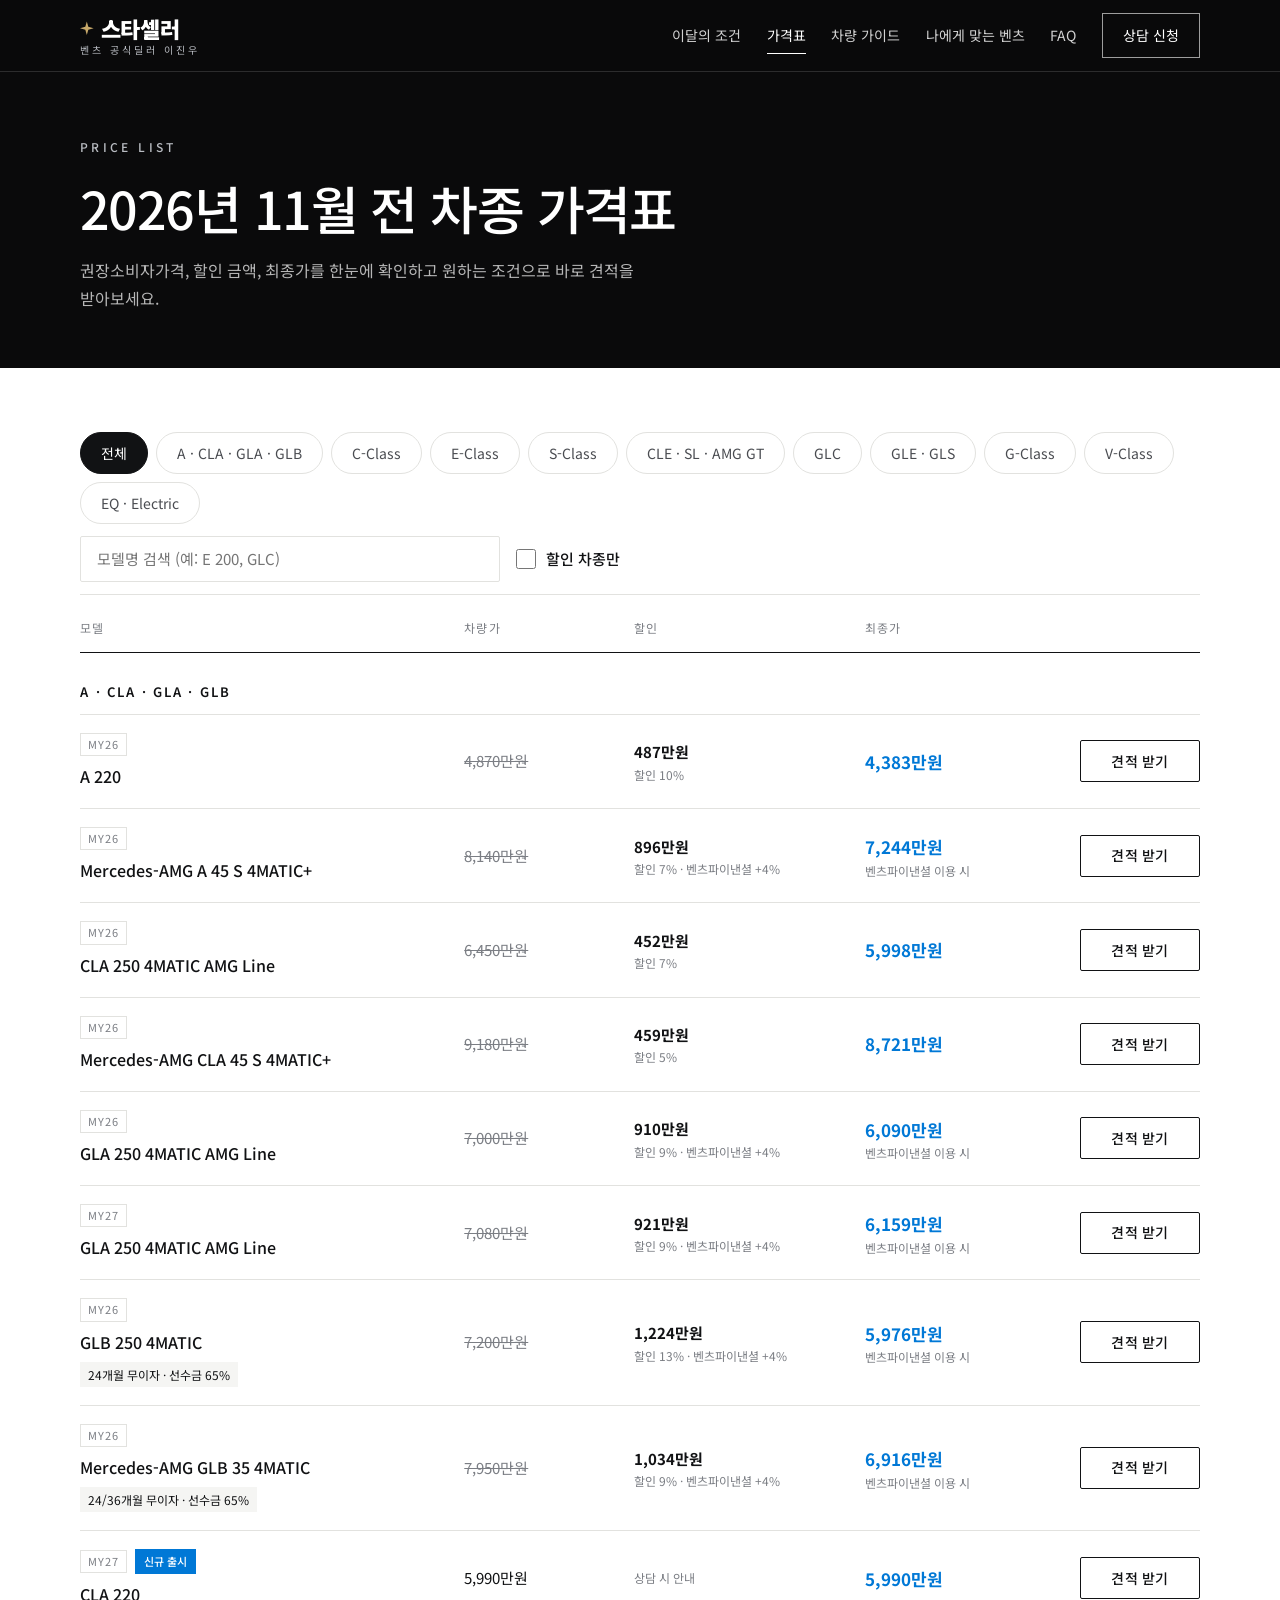
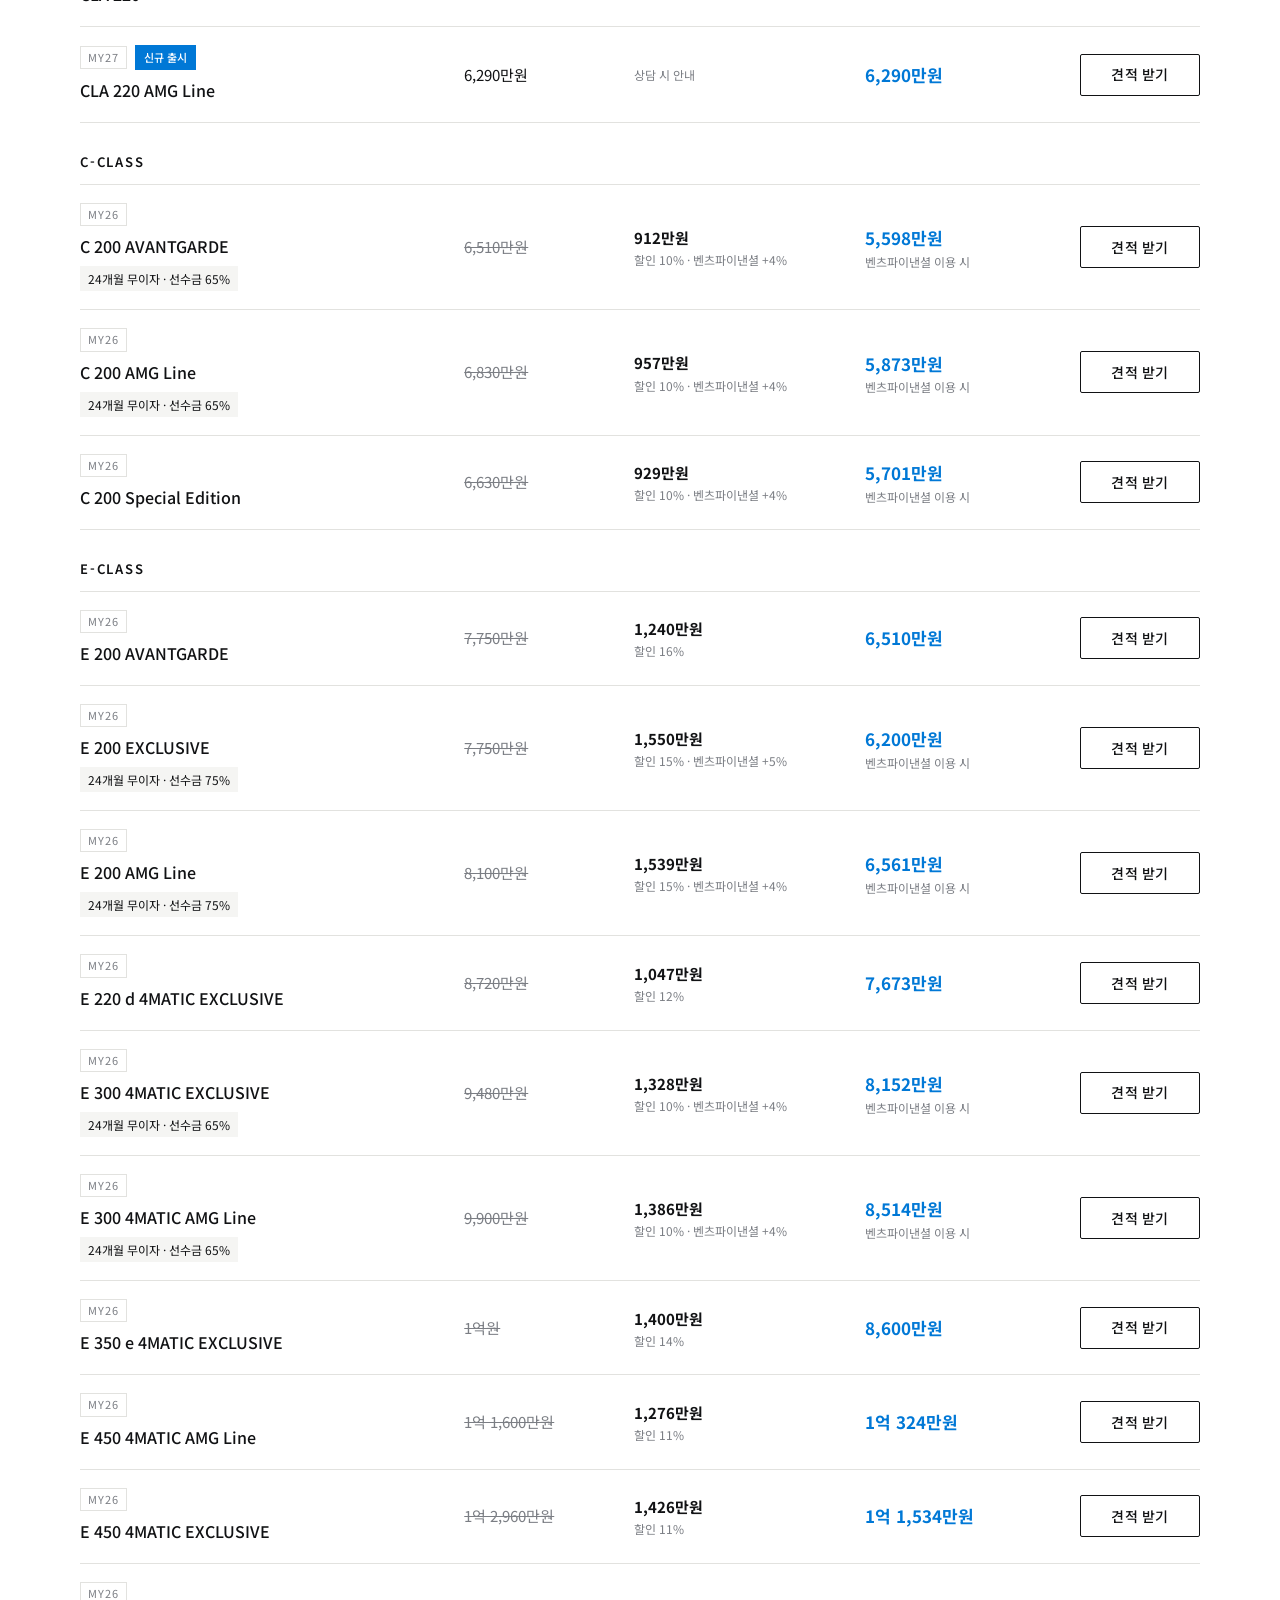
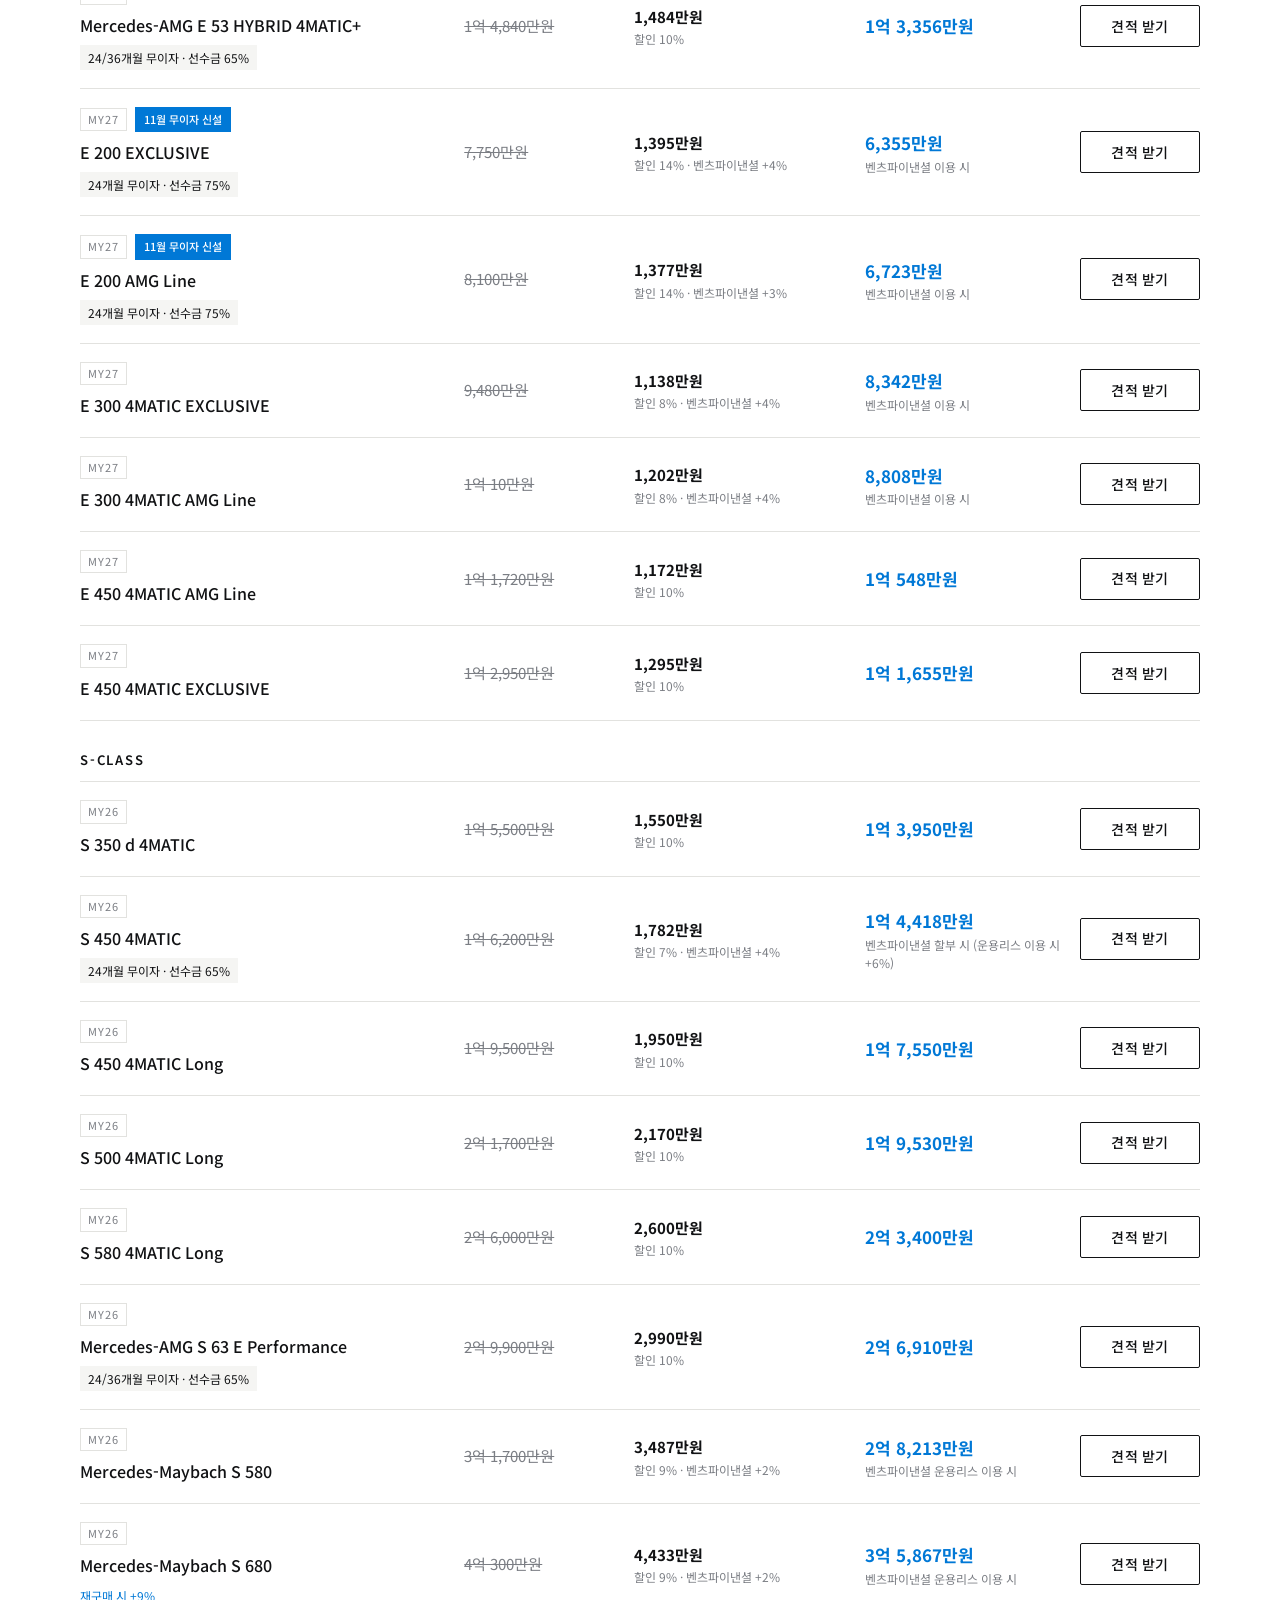
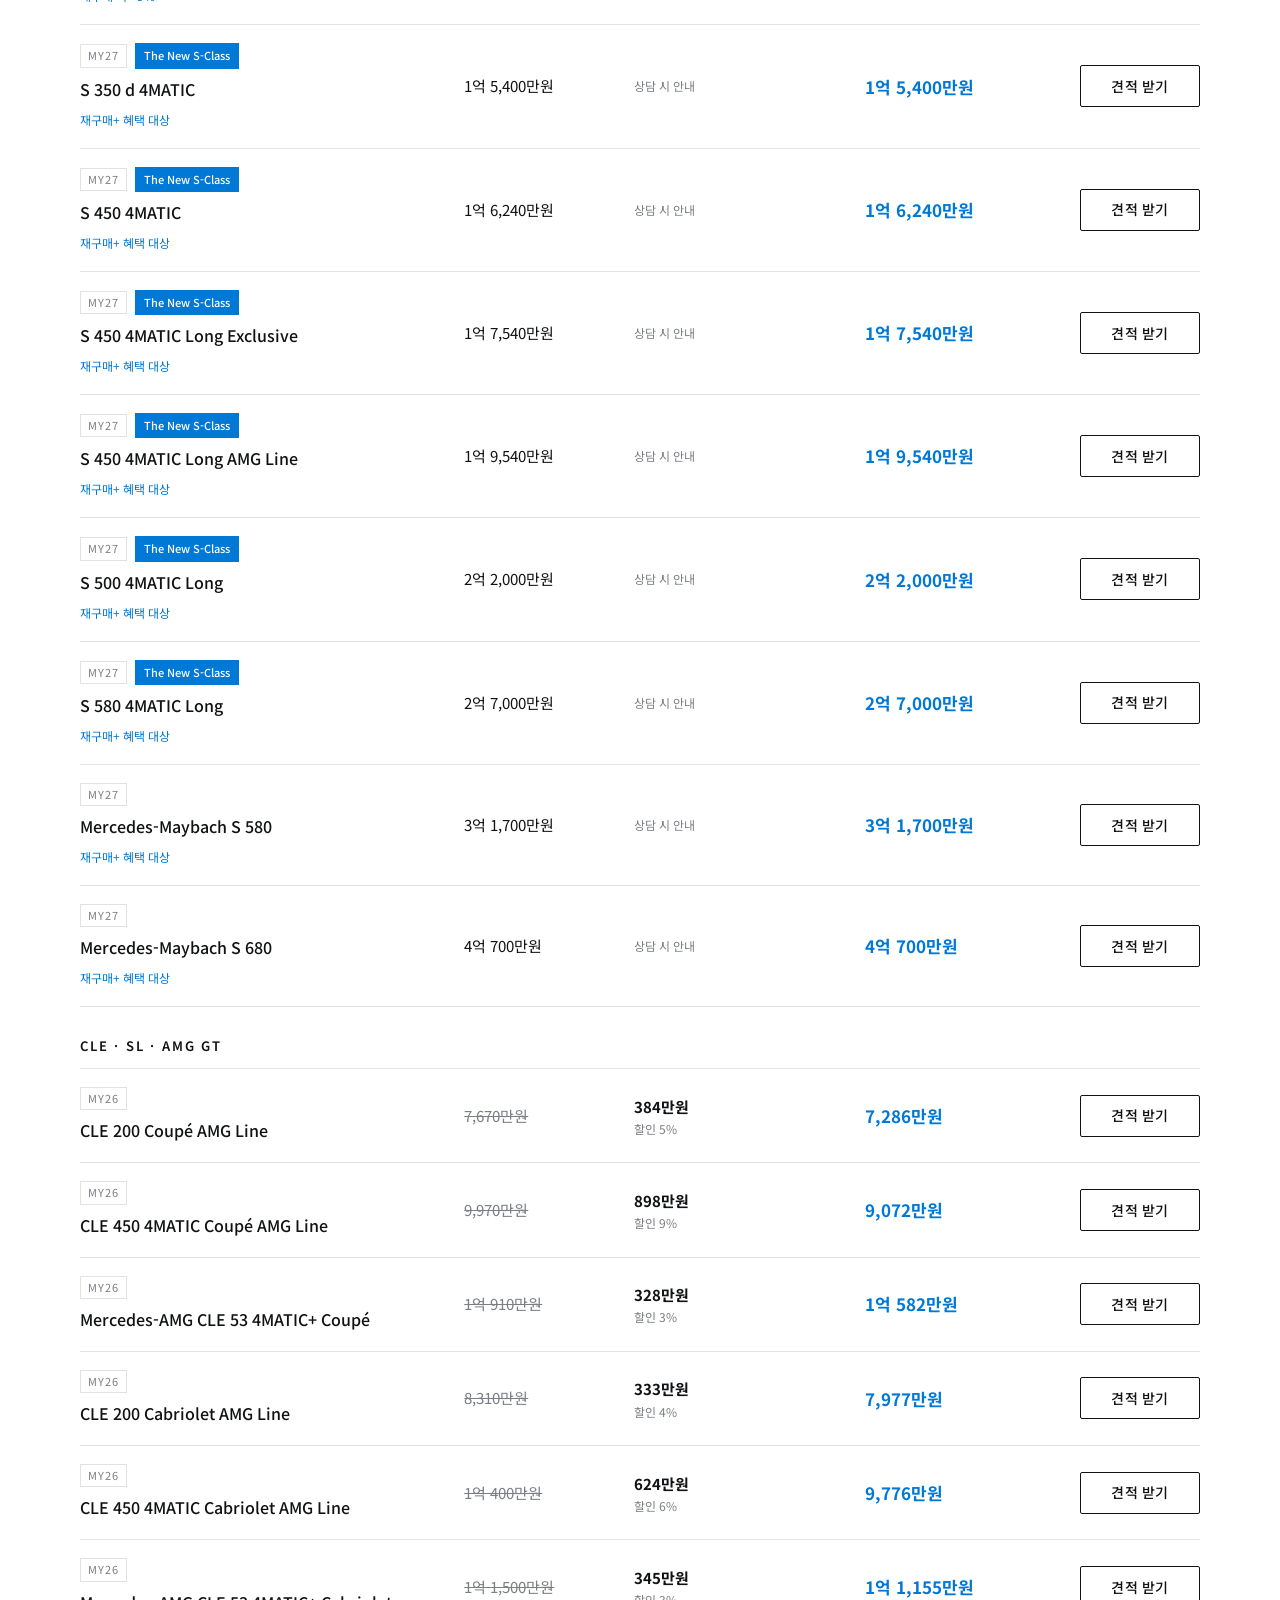
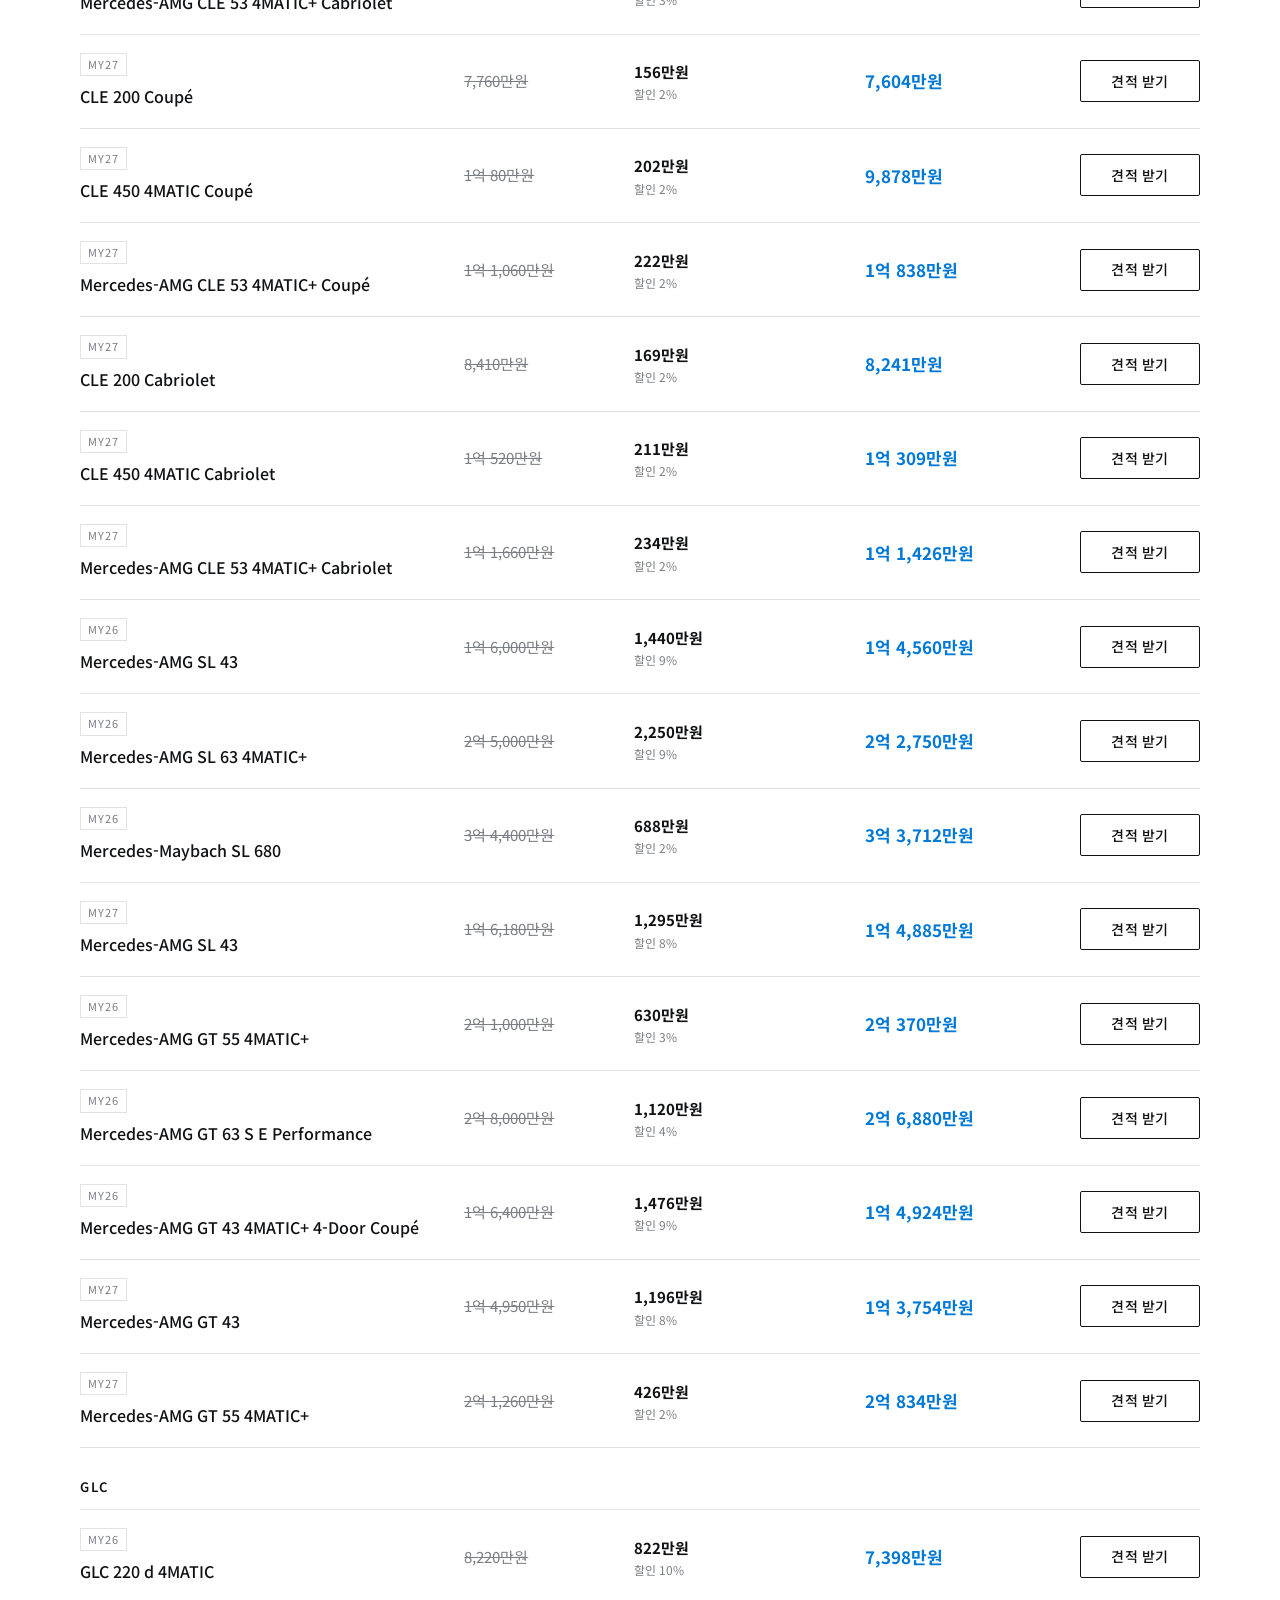
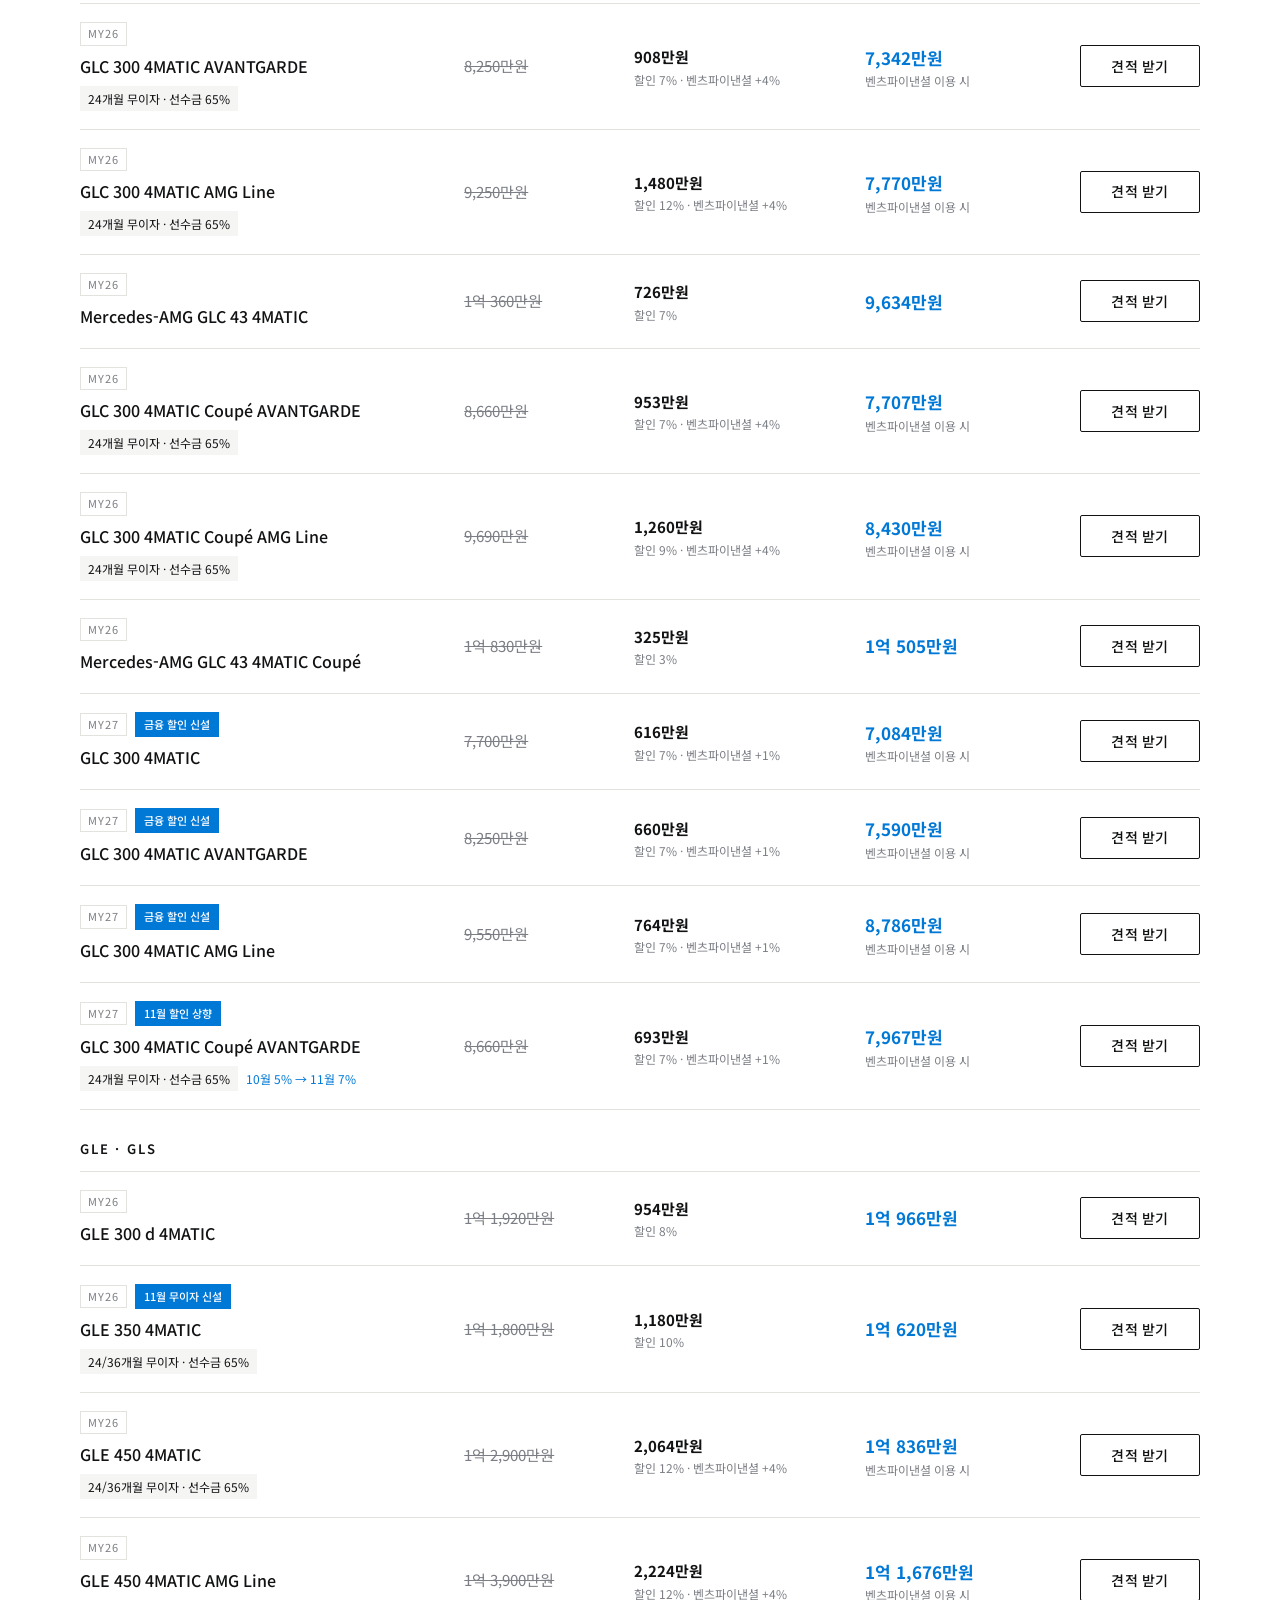
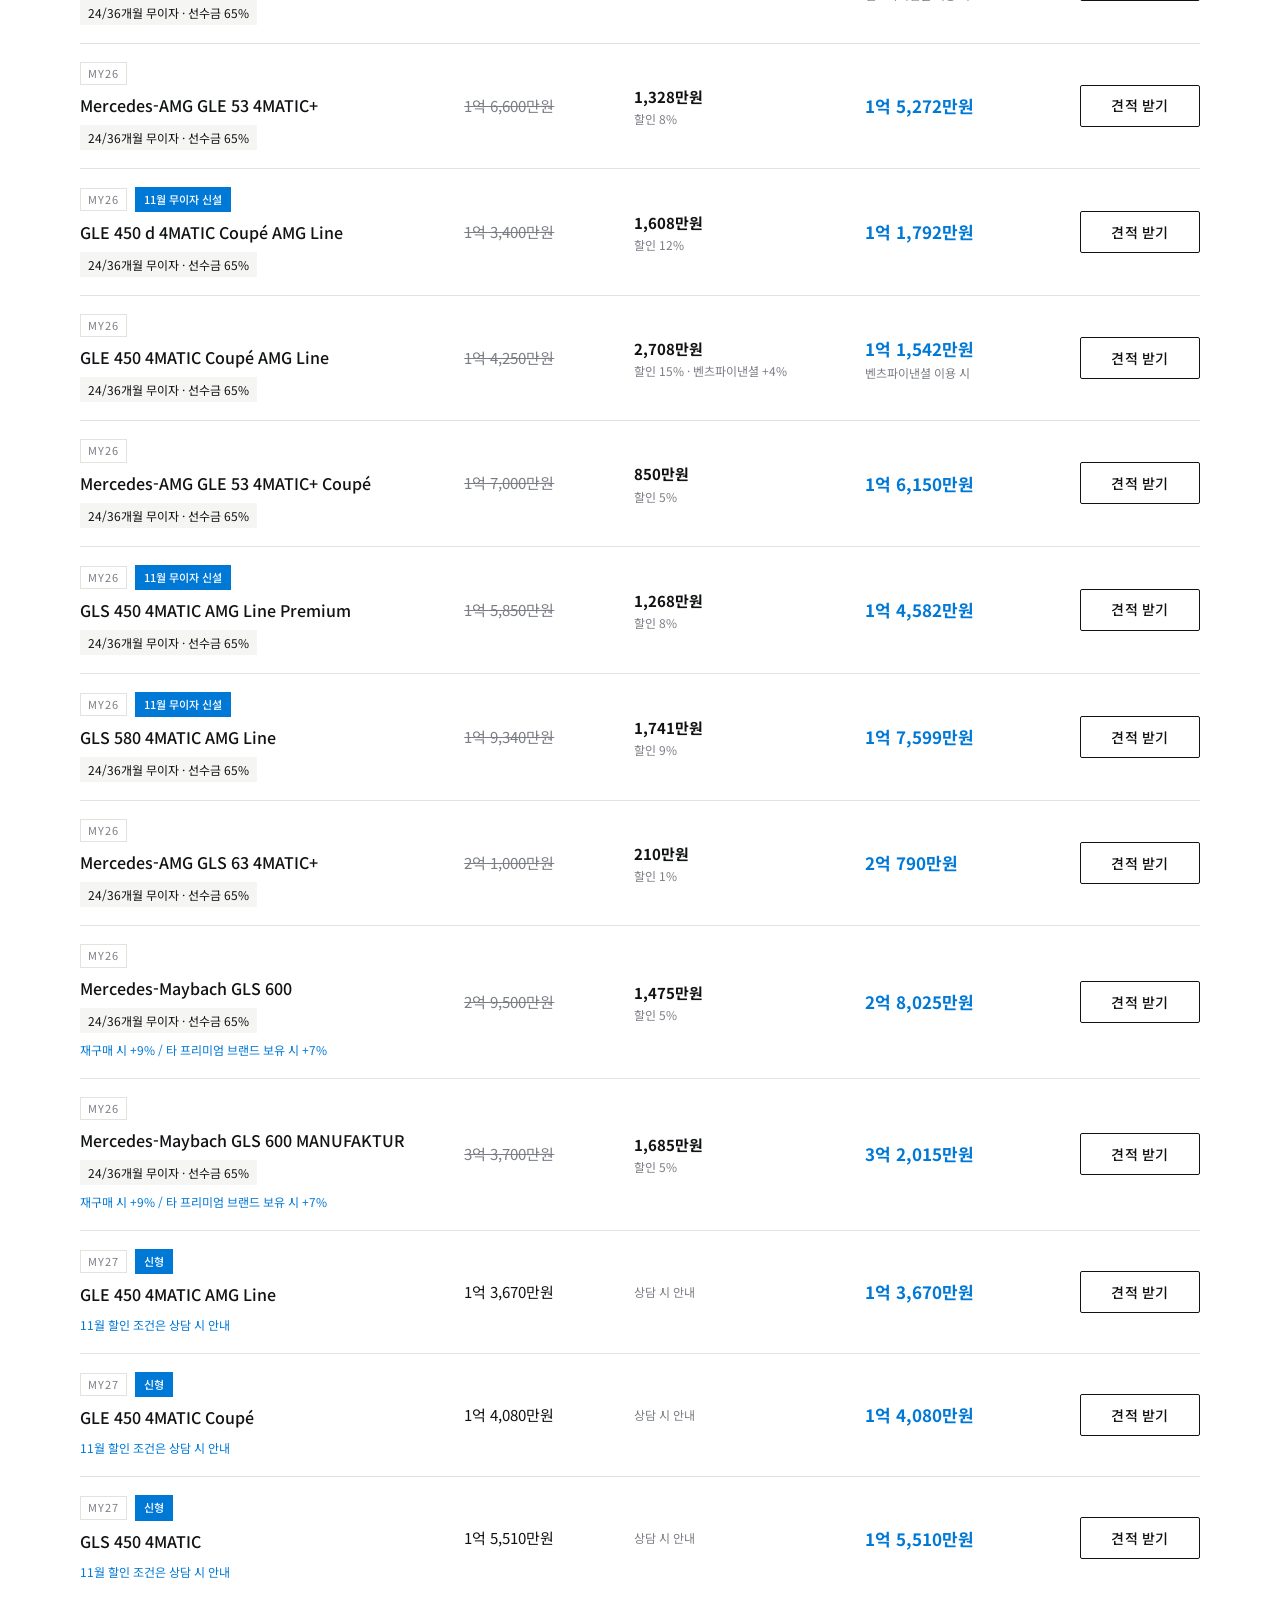
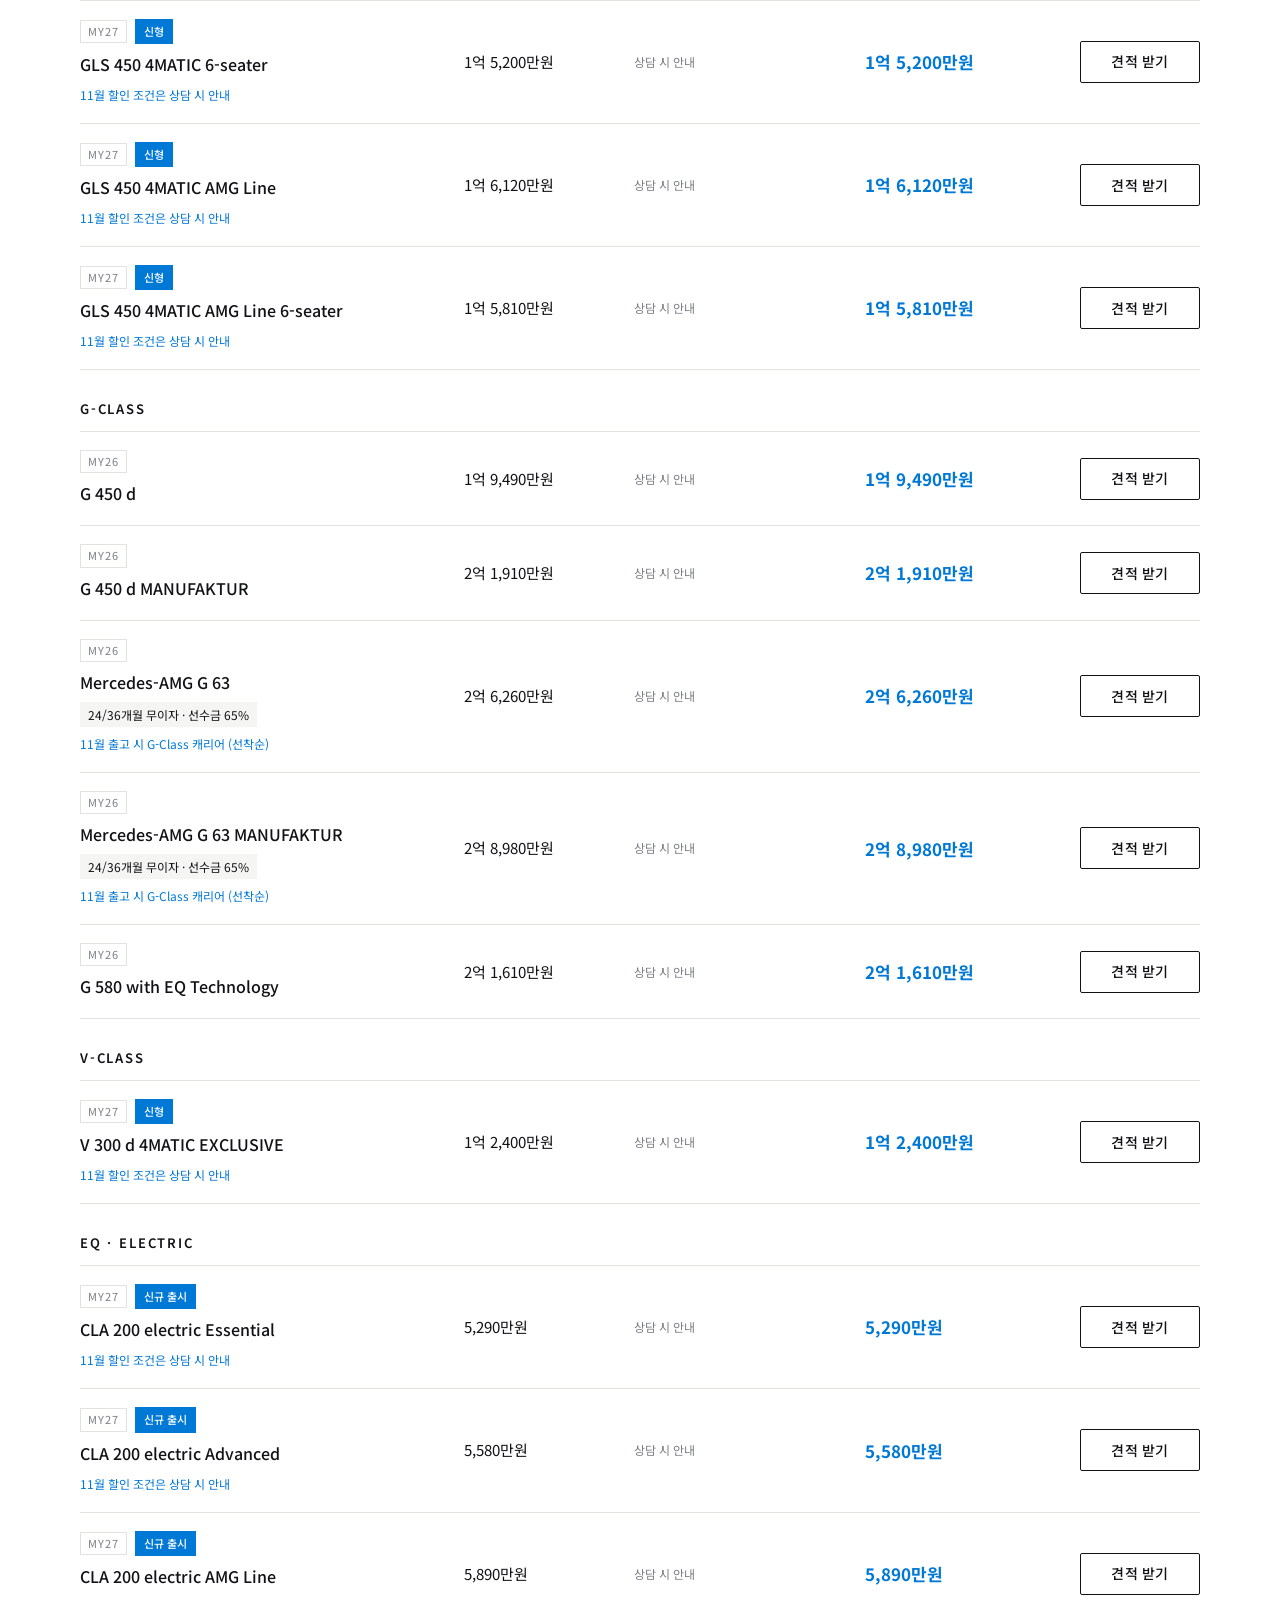
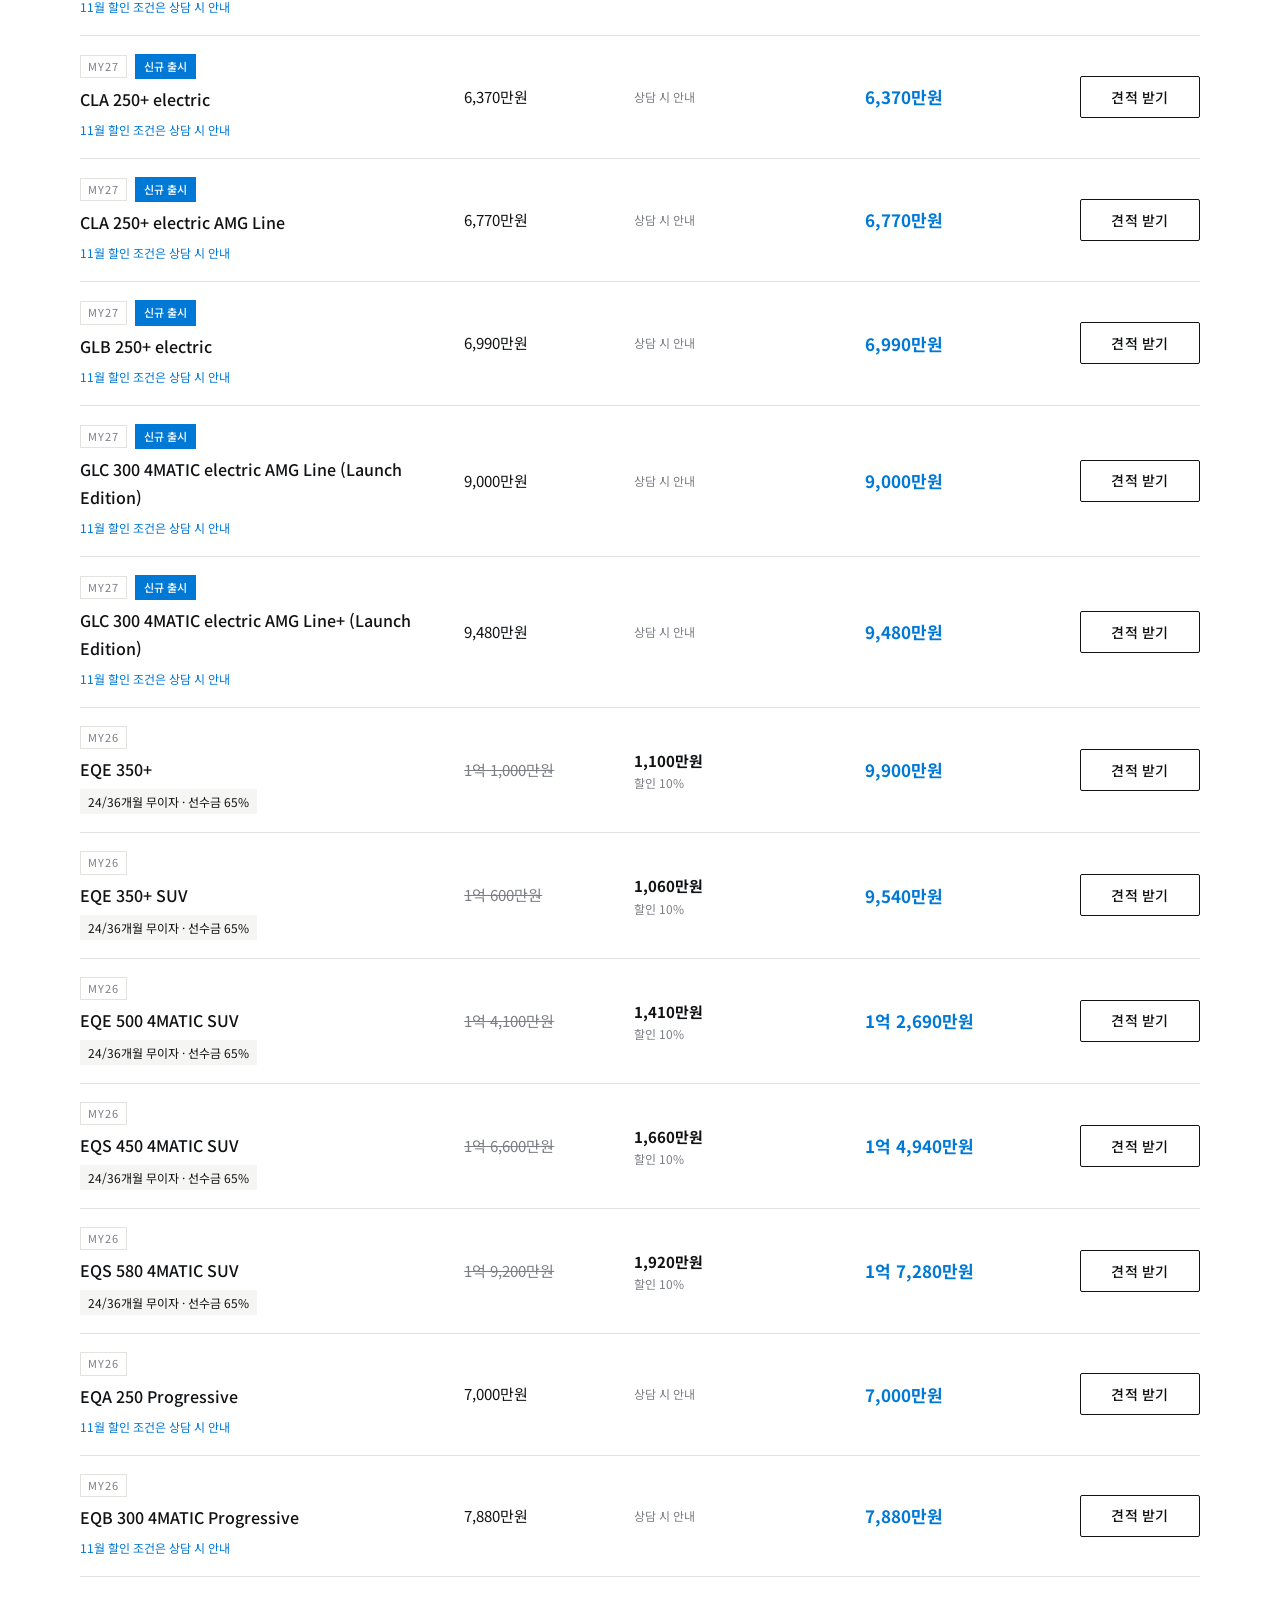
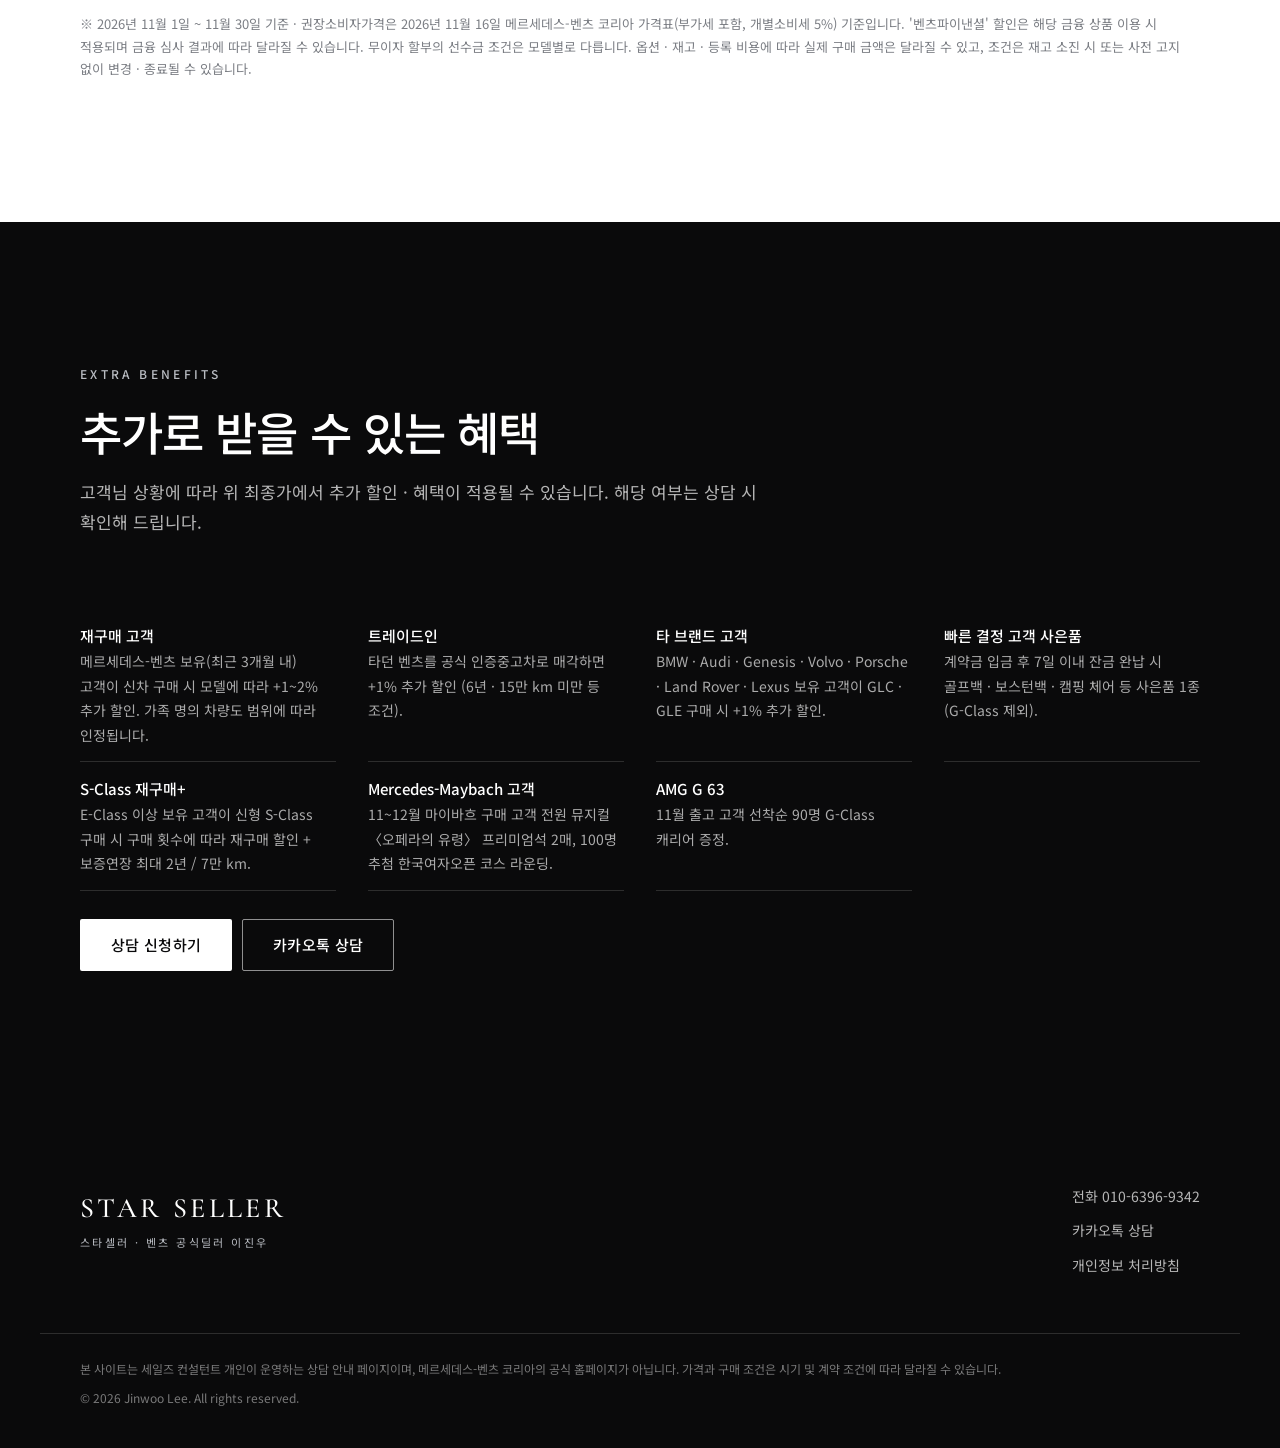
==== commit 6a095728: "Add electric CLA/GLB/GLC and new V-Class, plus MY27 prices - Car guide: CLA electric, GLB electric, " ====
--- a/price.html
+++ b/price.html
@@ -25,8 +25,8 @@
   <link rel="preconnect" href="https://fonts.googleapis.com">
   <link rel="preconnect" href="https://fonts.gstatic.com" crossorigin>
   <link href="https://fonts.googleapis.com/css2?family=Cormorant+Garamond:wght@400;500;600&family=Noto+Sans+KR:wght@300;400;500;700;900&display=swap" rel="stylesheet">
-  <link rel="stylesheet" href="css/style.css?v=20261117b">
-  <link rel="stylesheet" href="css/star.css?v=20261117b">
+  <link rel="stylesheet" href="css/style.css?v=20261118b">
+  <link rel="stylesheet" href="css/star.css?v=20261118b">
 </head>
 <body class="page-sub">
 <a class="skip" href="#main">본문 바로가기</a>
@@ -127,9 +127,9 @@
   <a href="./#contact" class="quickbar__main">상담 신청</a>
 </nav>
 
-<script src="js/config.js?v=20261117b"></script>
-<script src="js/pricing.js?v=20261117b"></script>
-<script src="js/prices.js?v=20261117b"></script>
+<script src="js/config.js?v=20261118b"></script>
+<script src="js/pricing.js?v=20261118b"></script>
+<script src="js/prices.js?v=20261118b"></script>
 <script>
 (function () {
   "use strict";
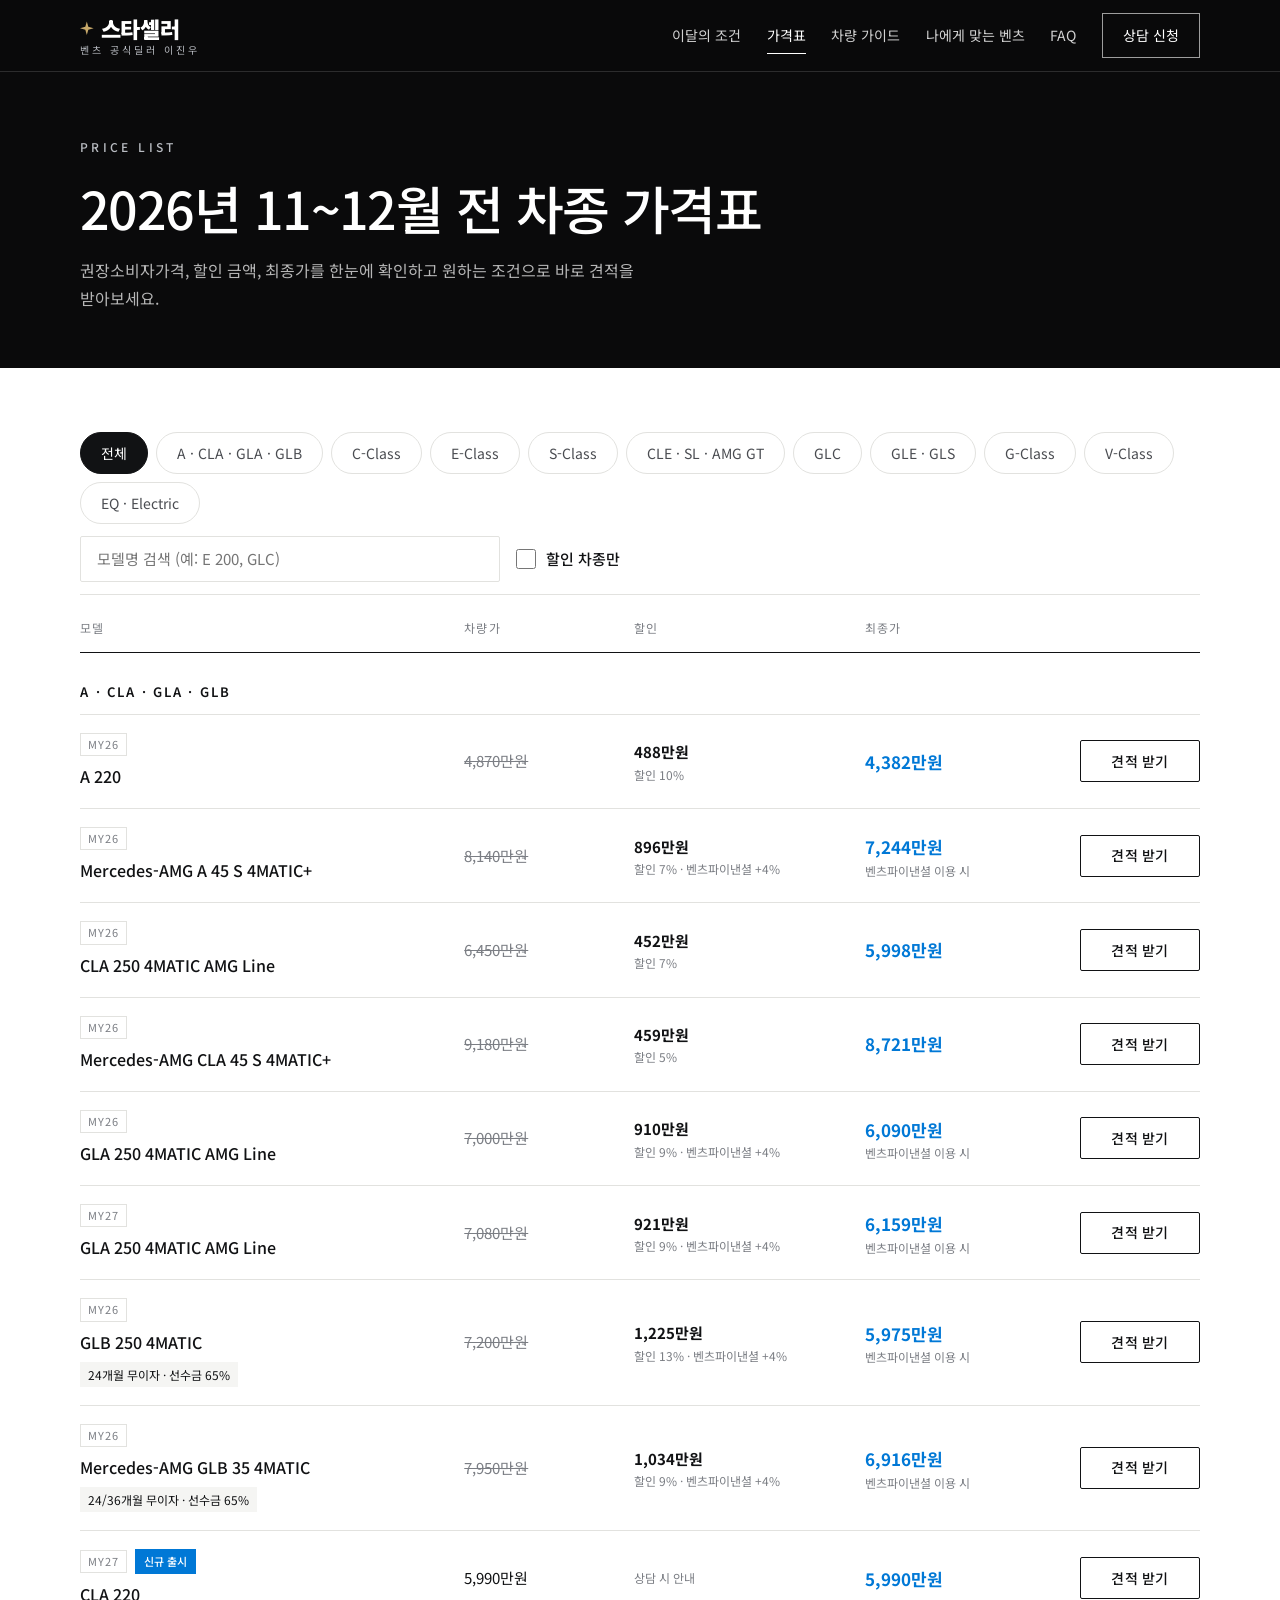
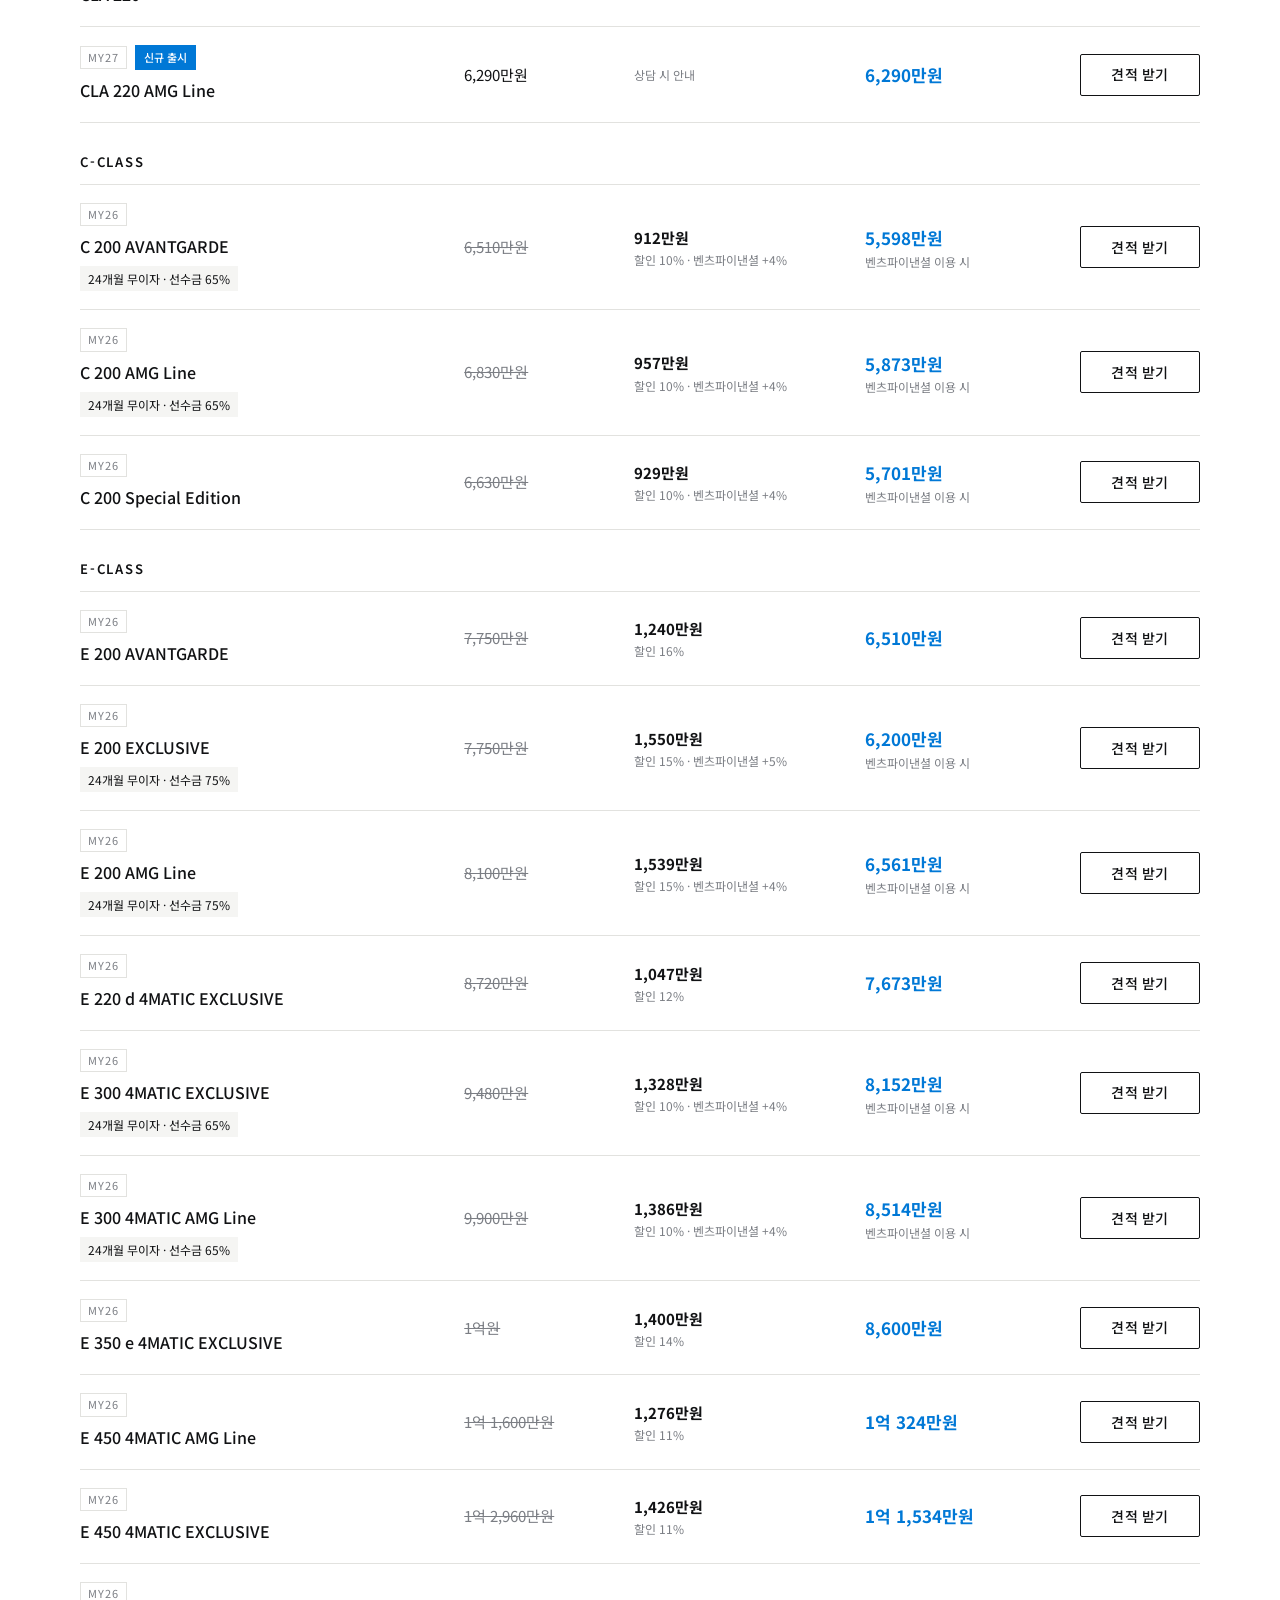
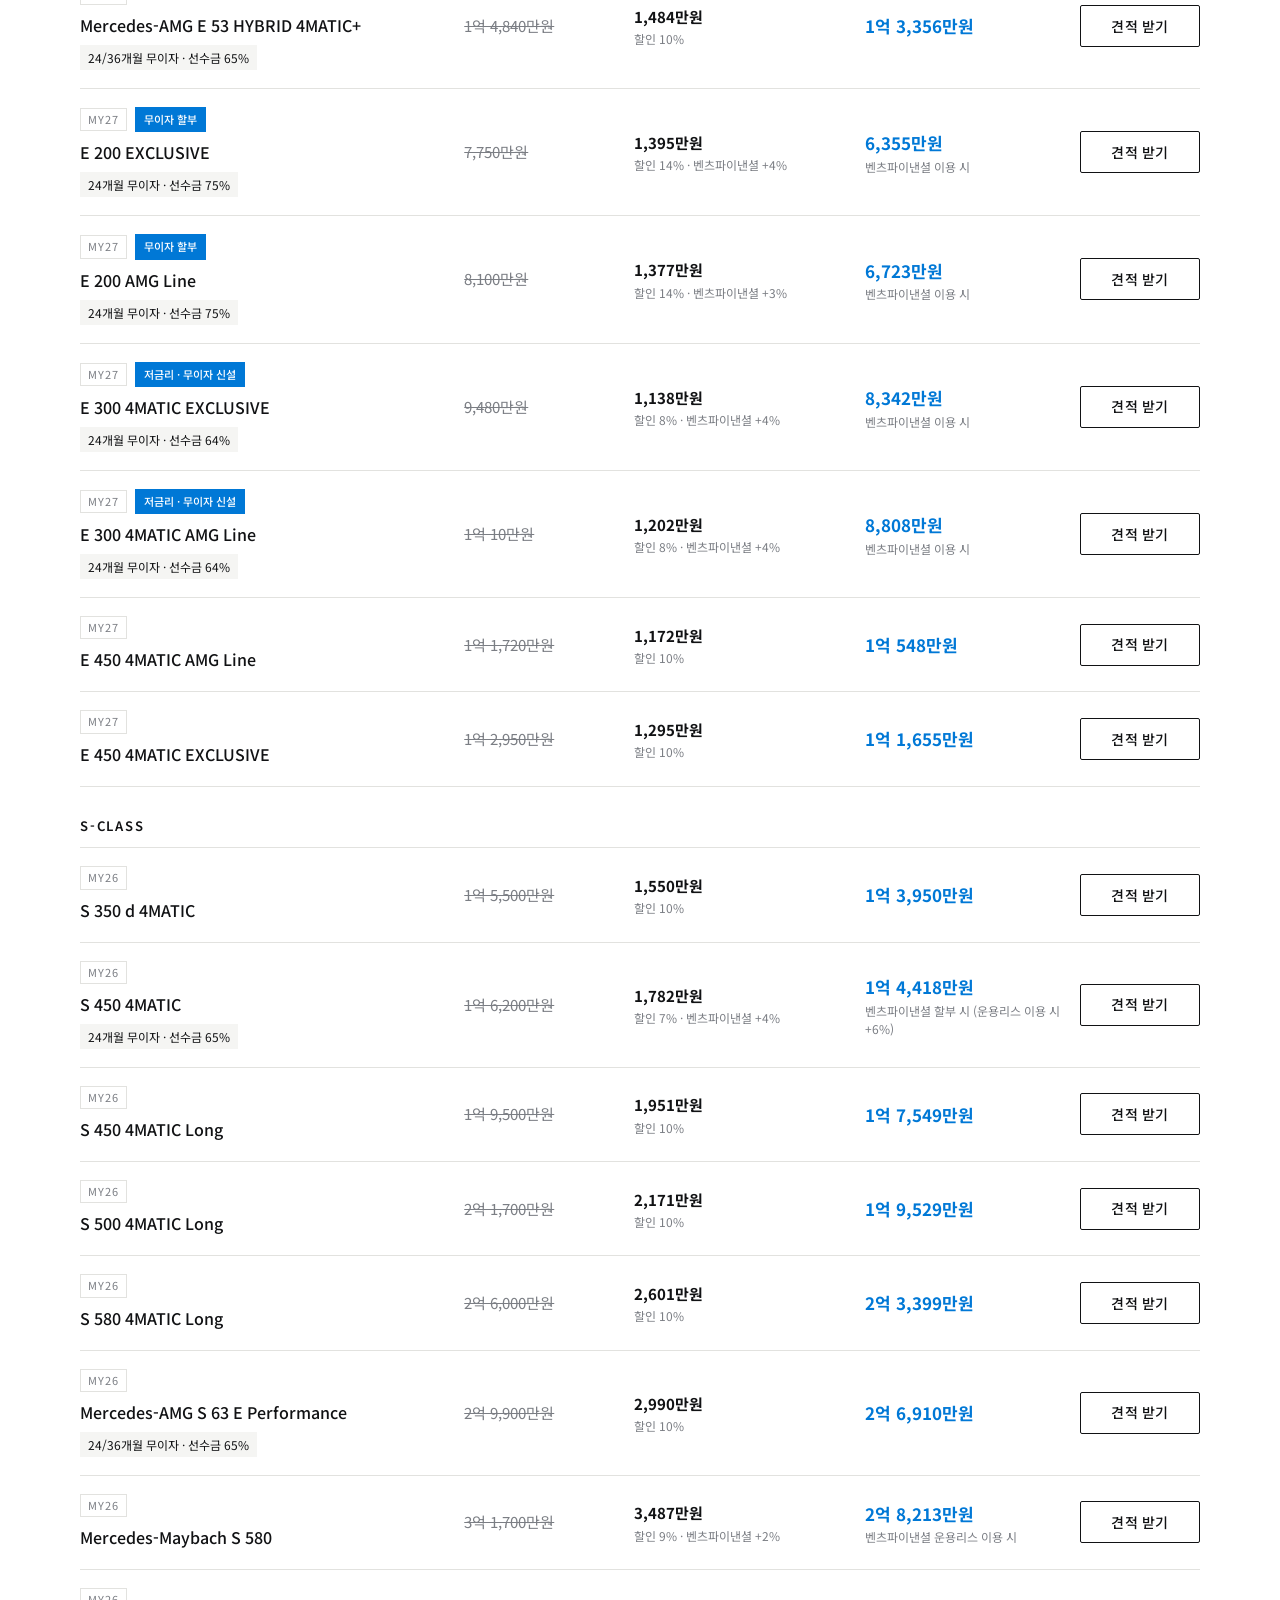
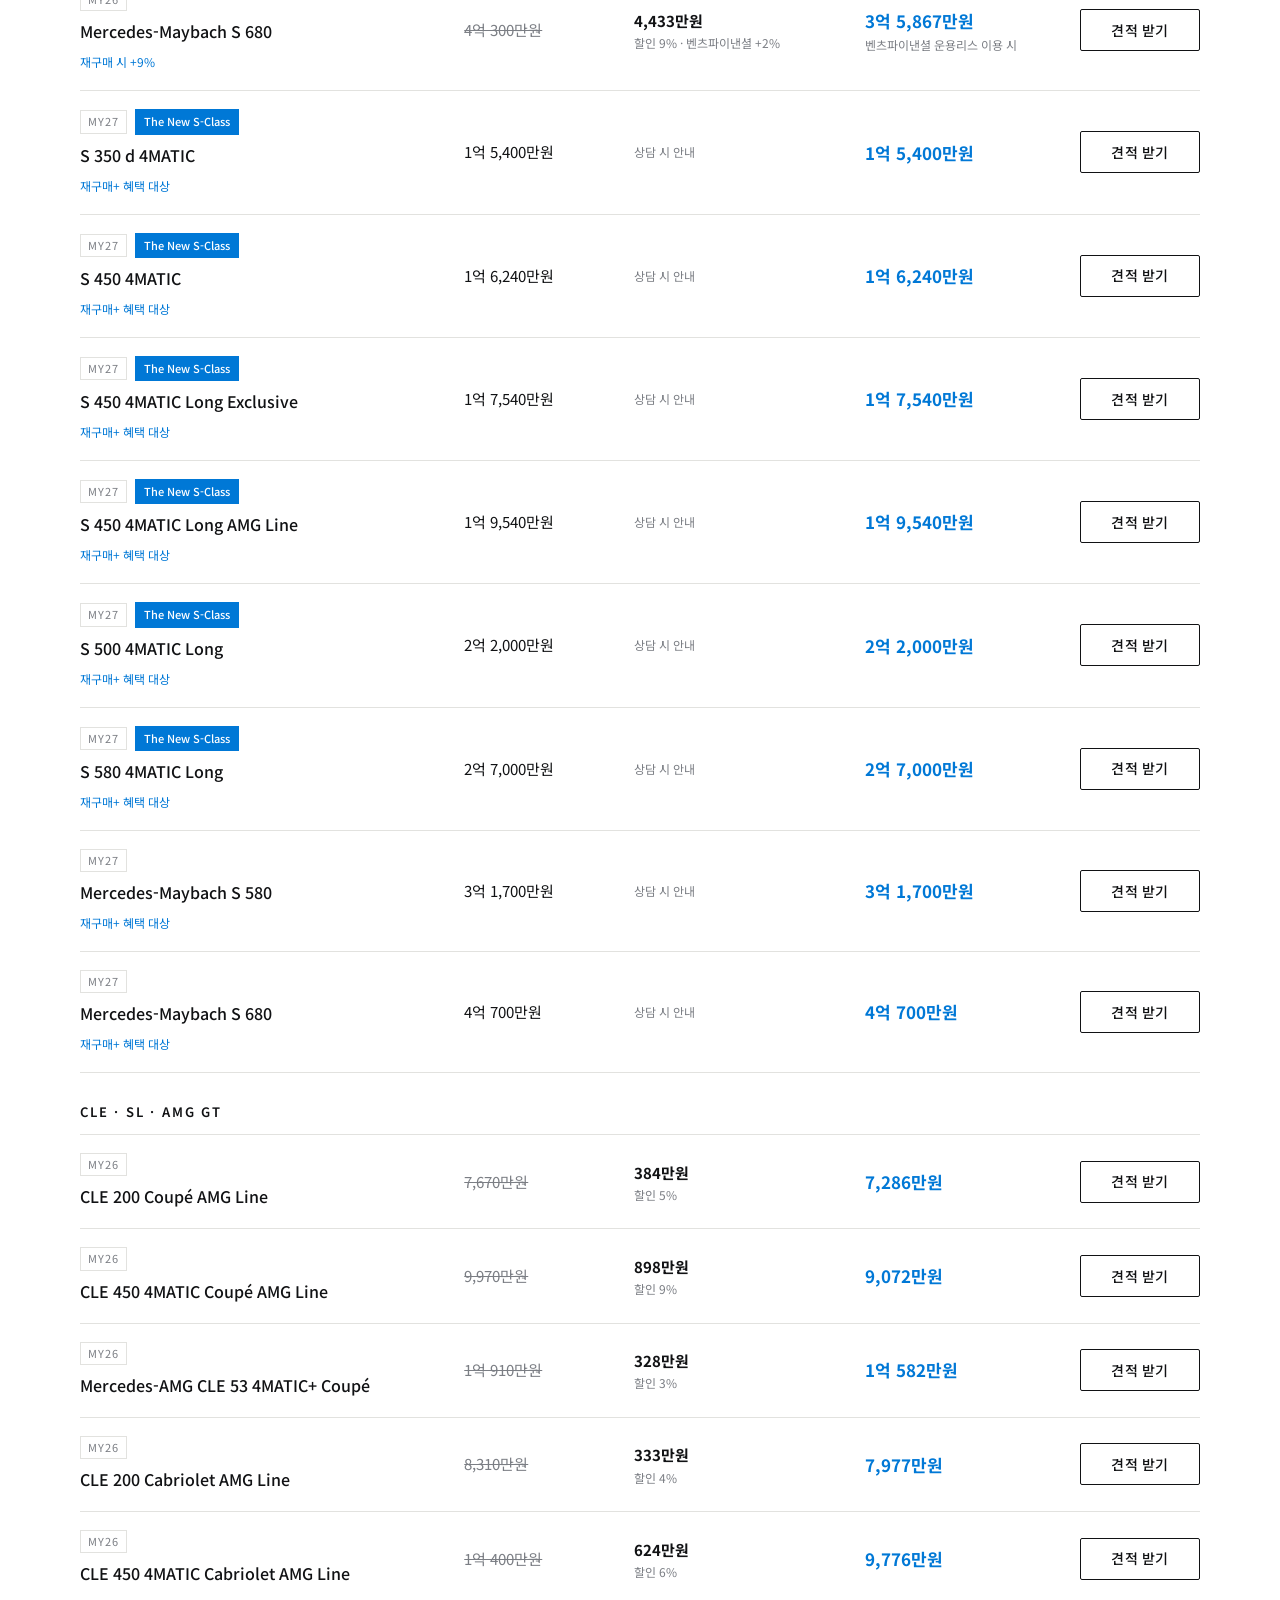
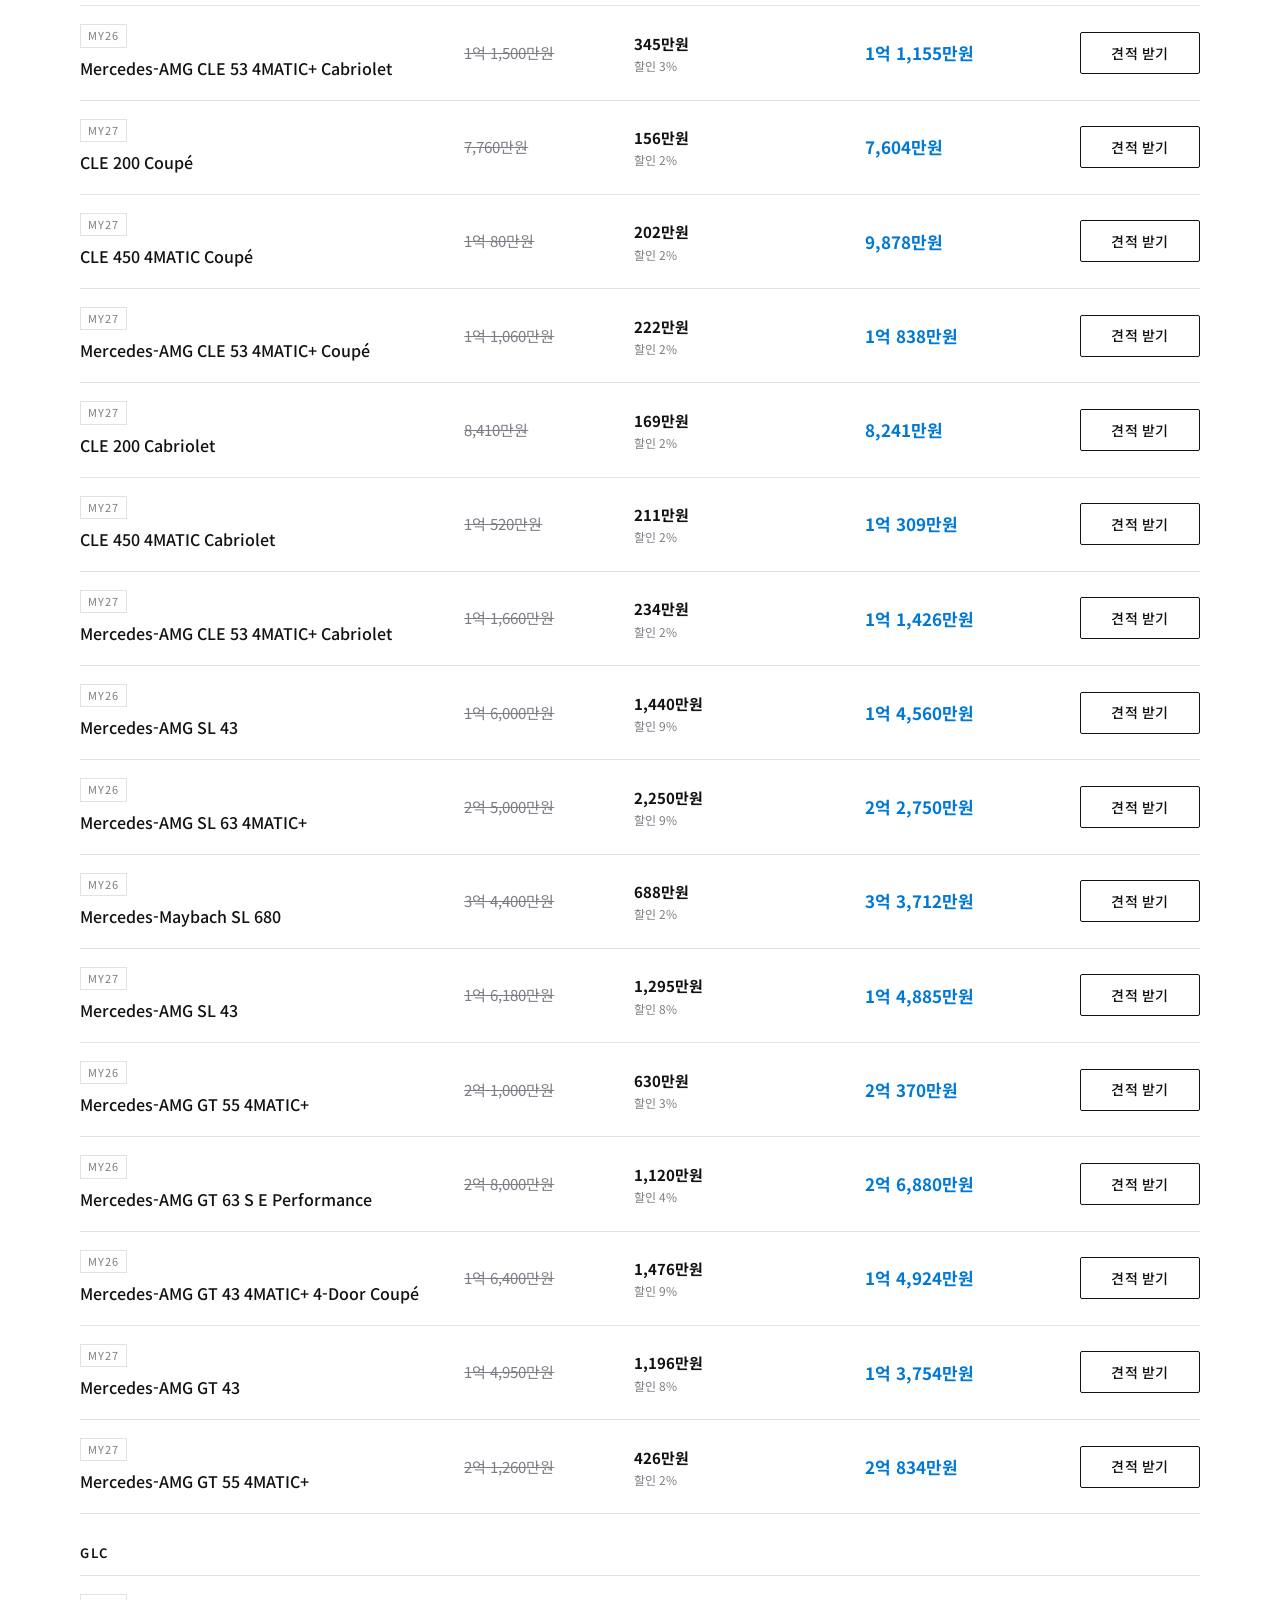
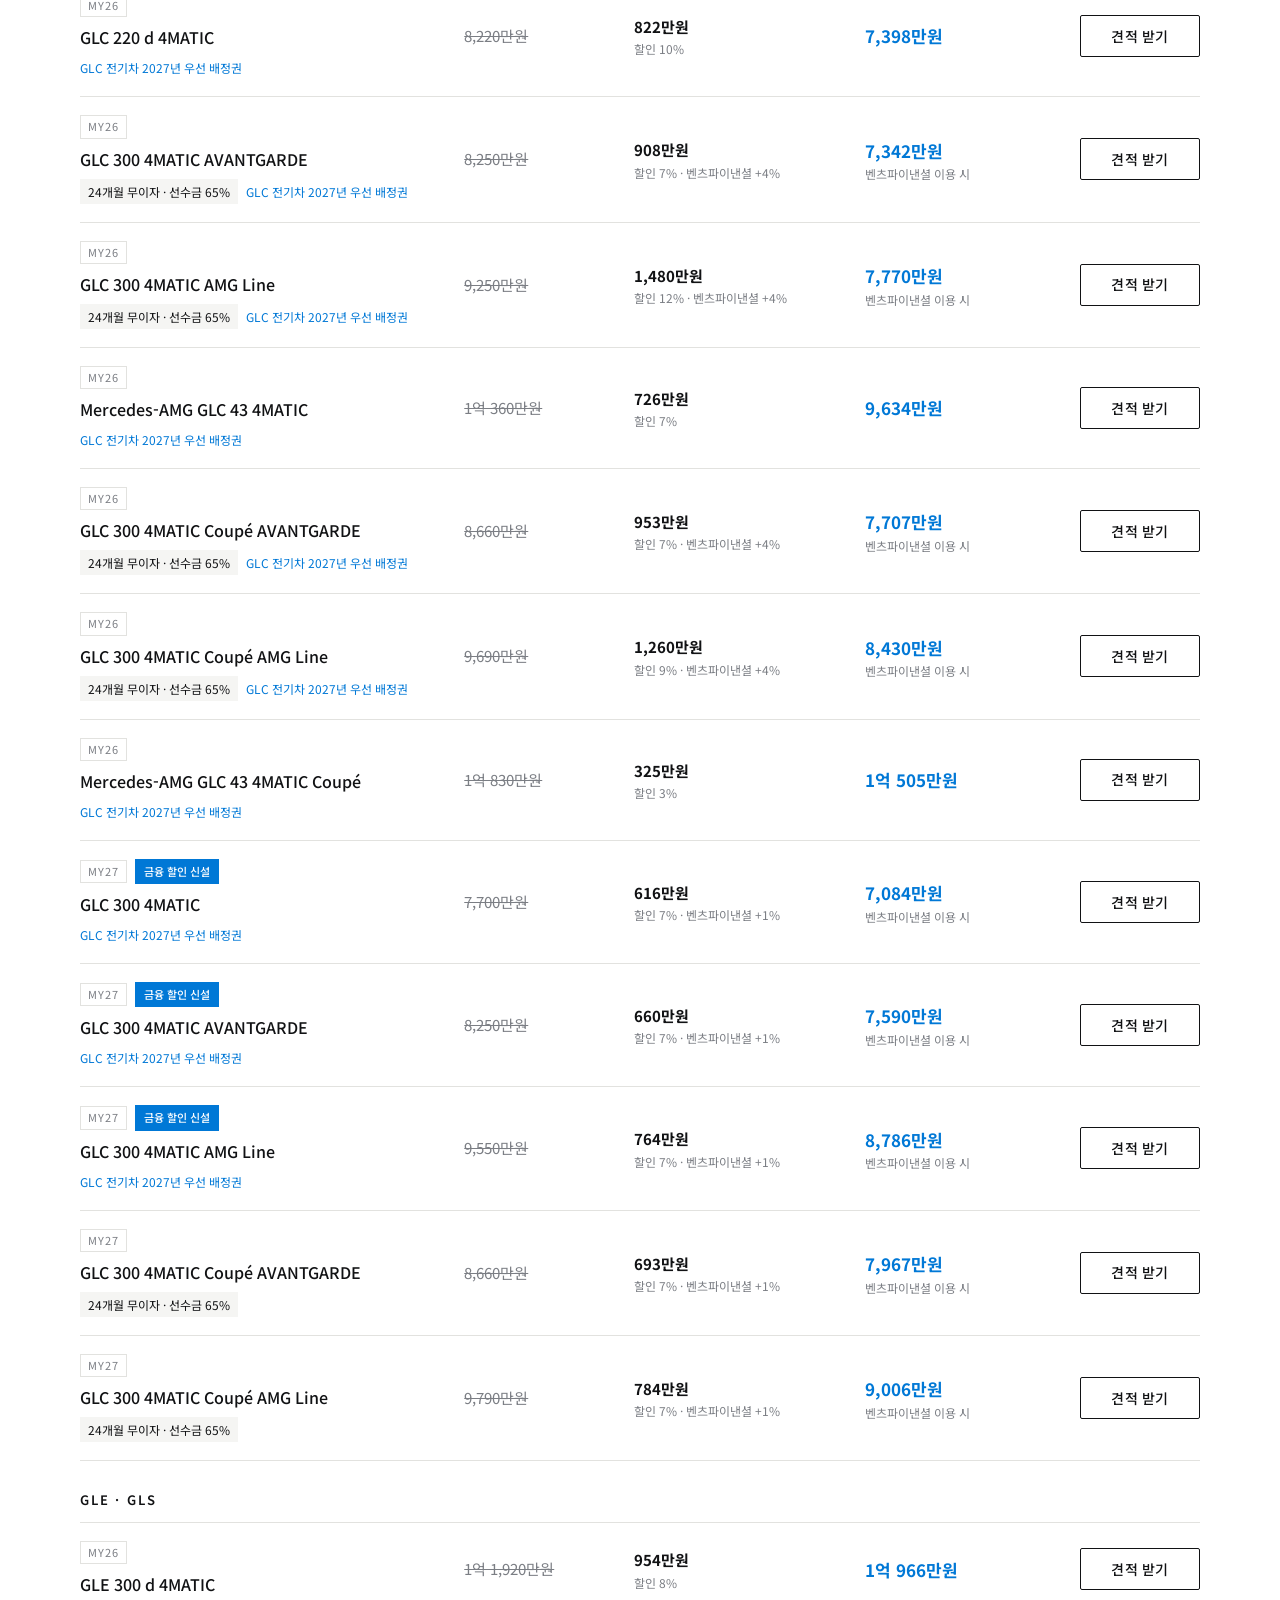
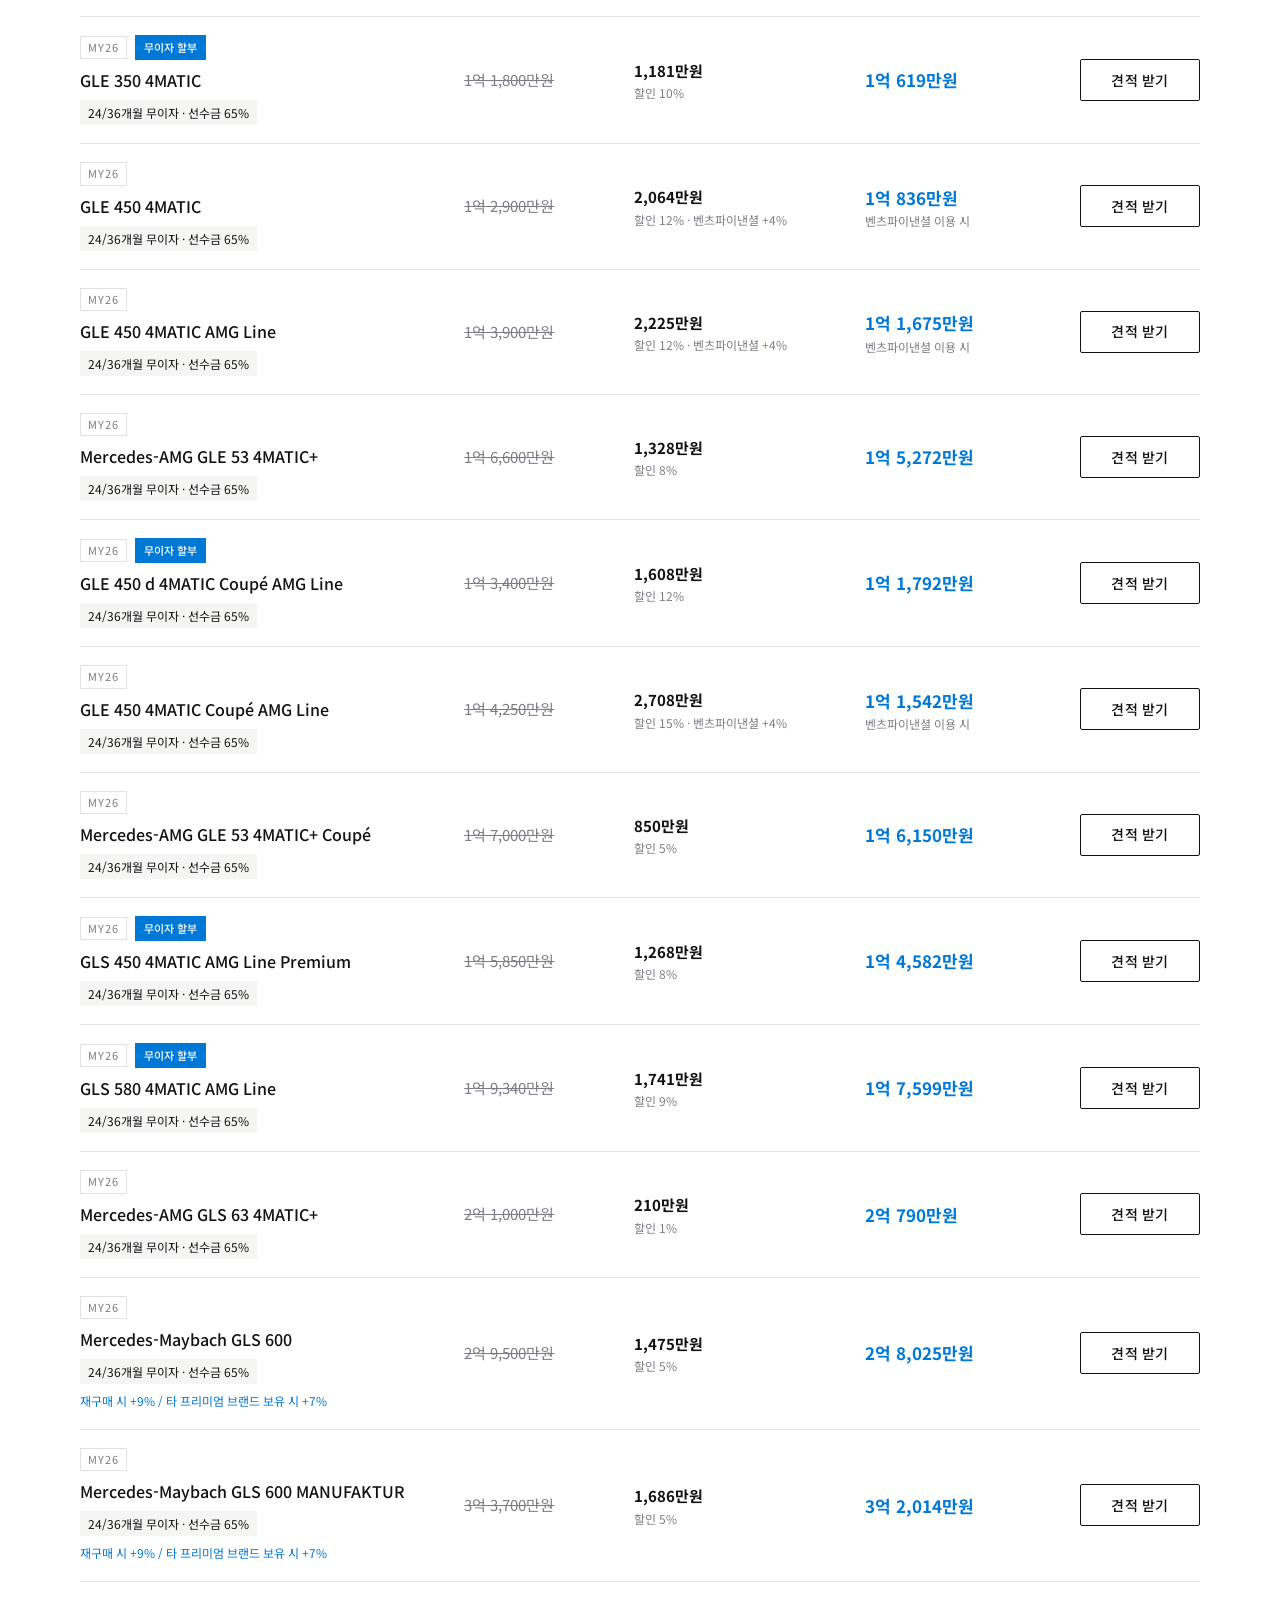
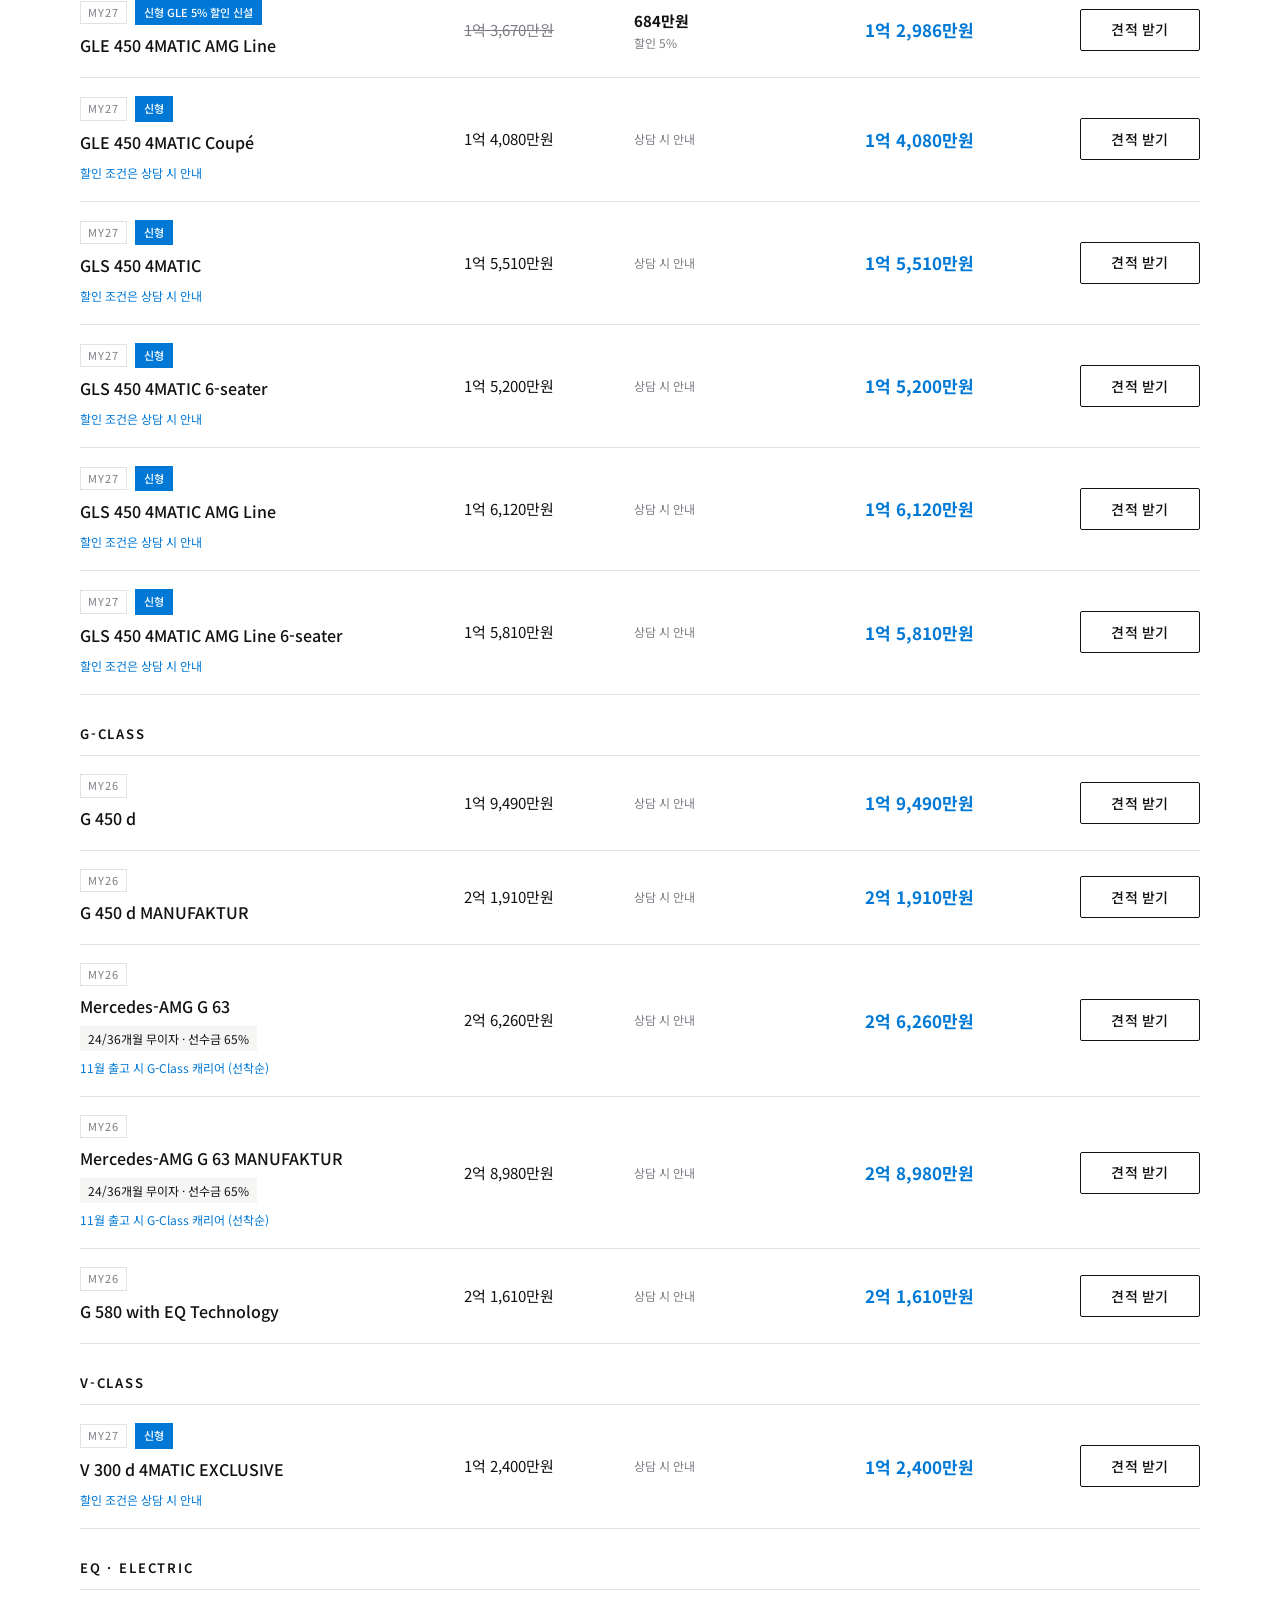
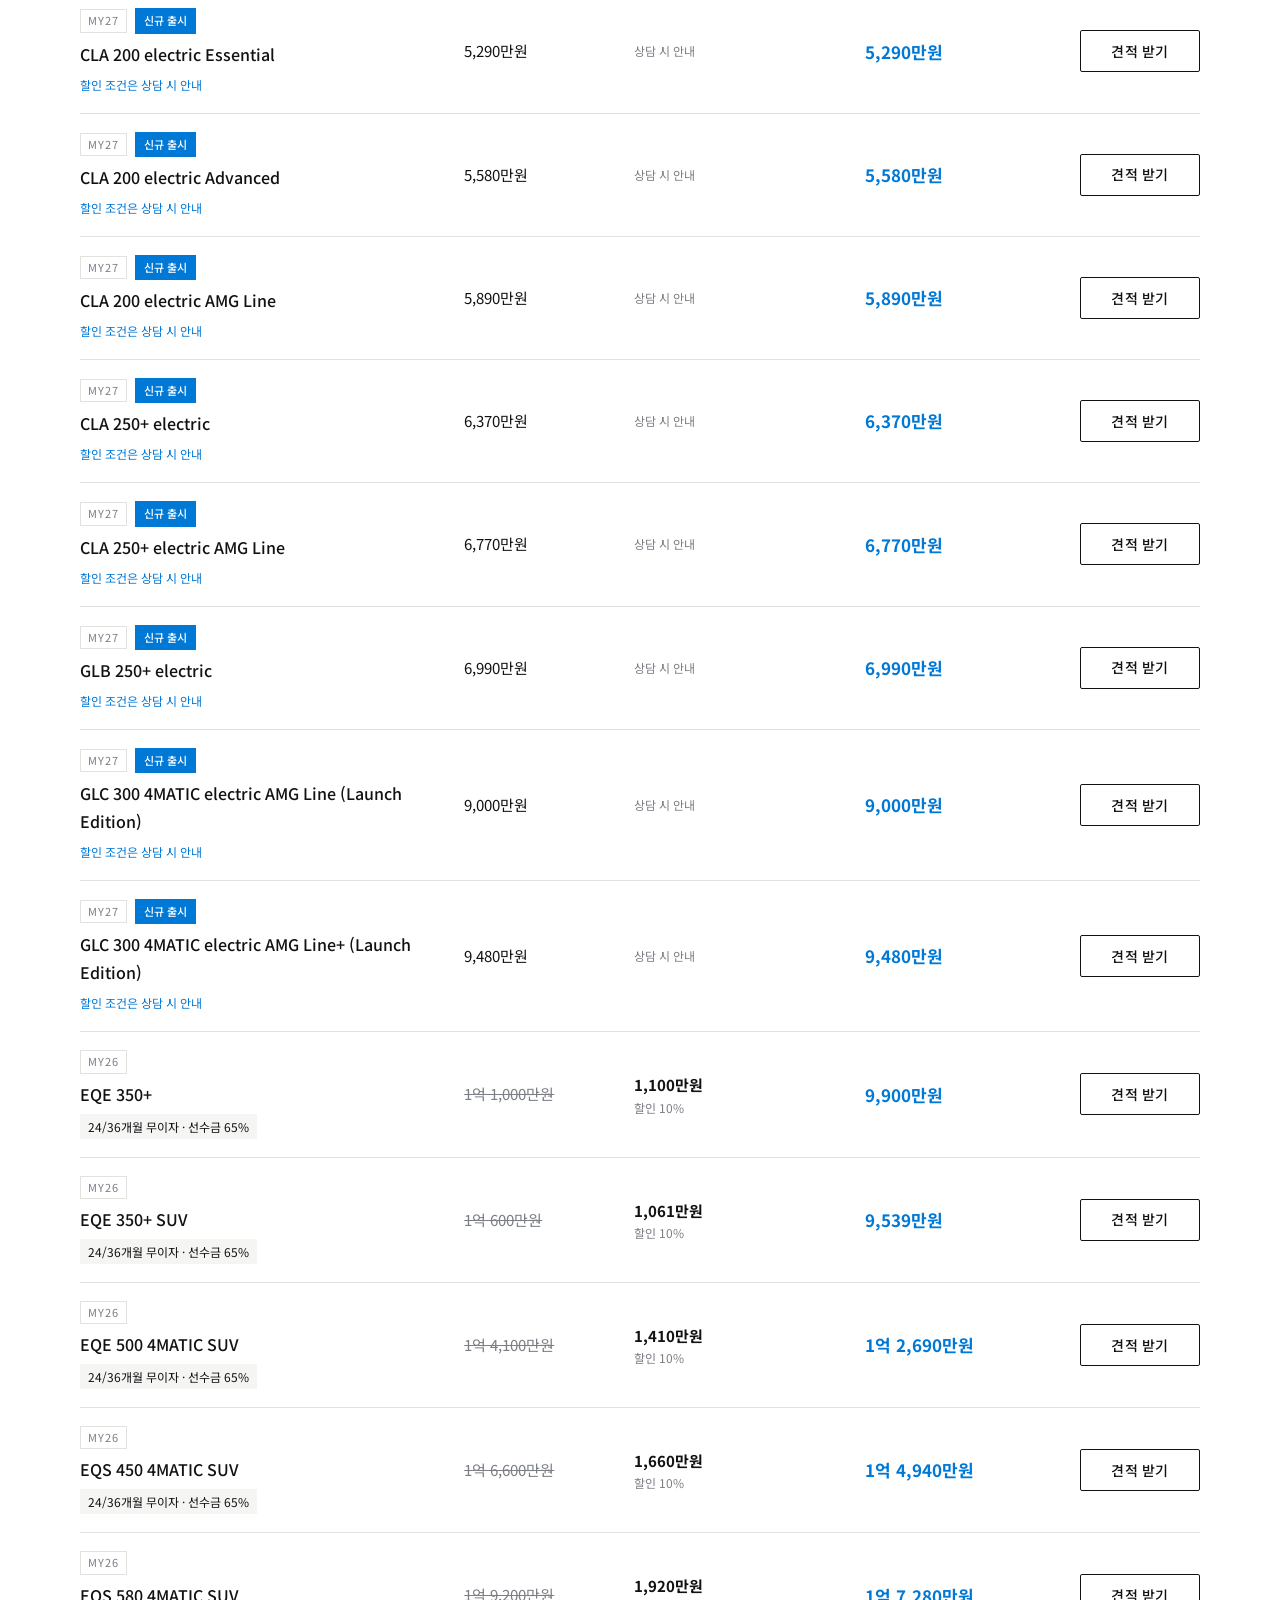
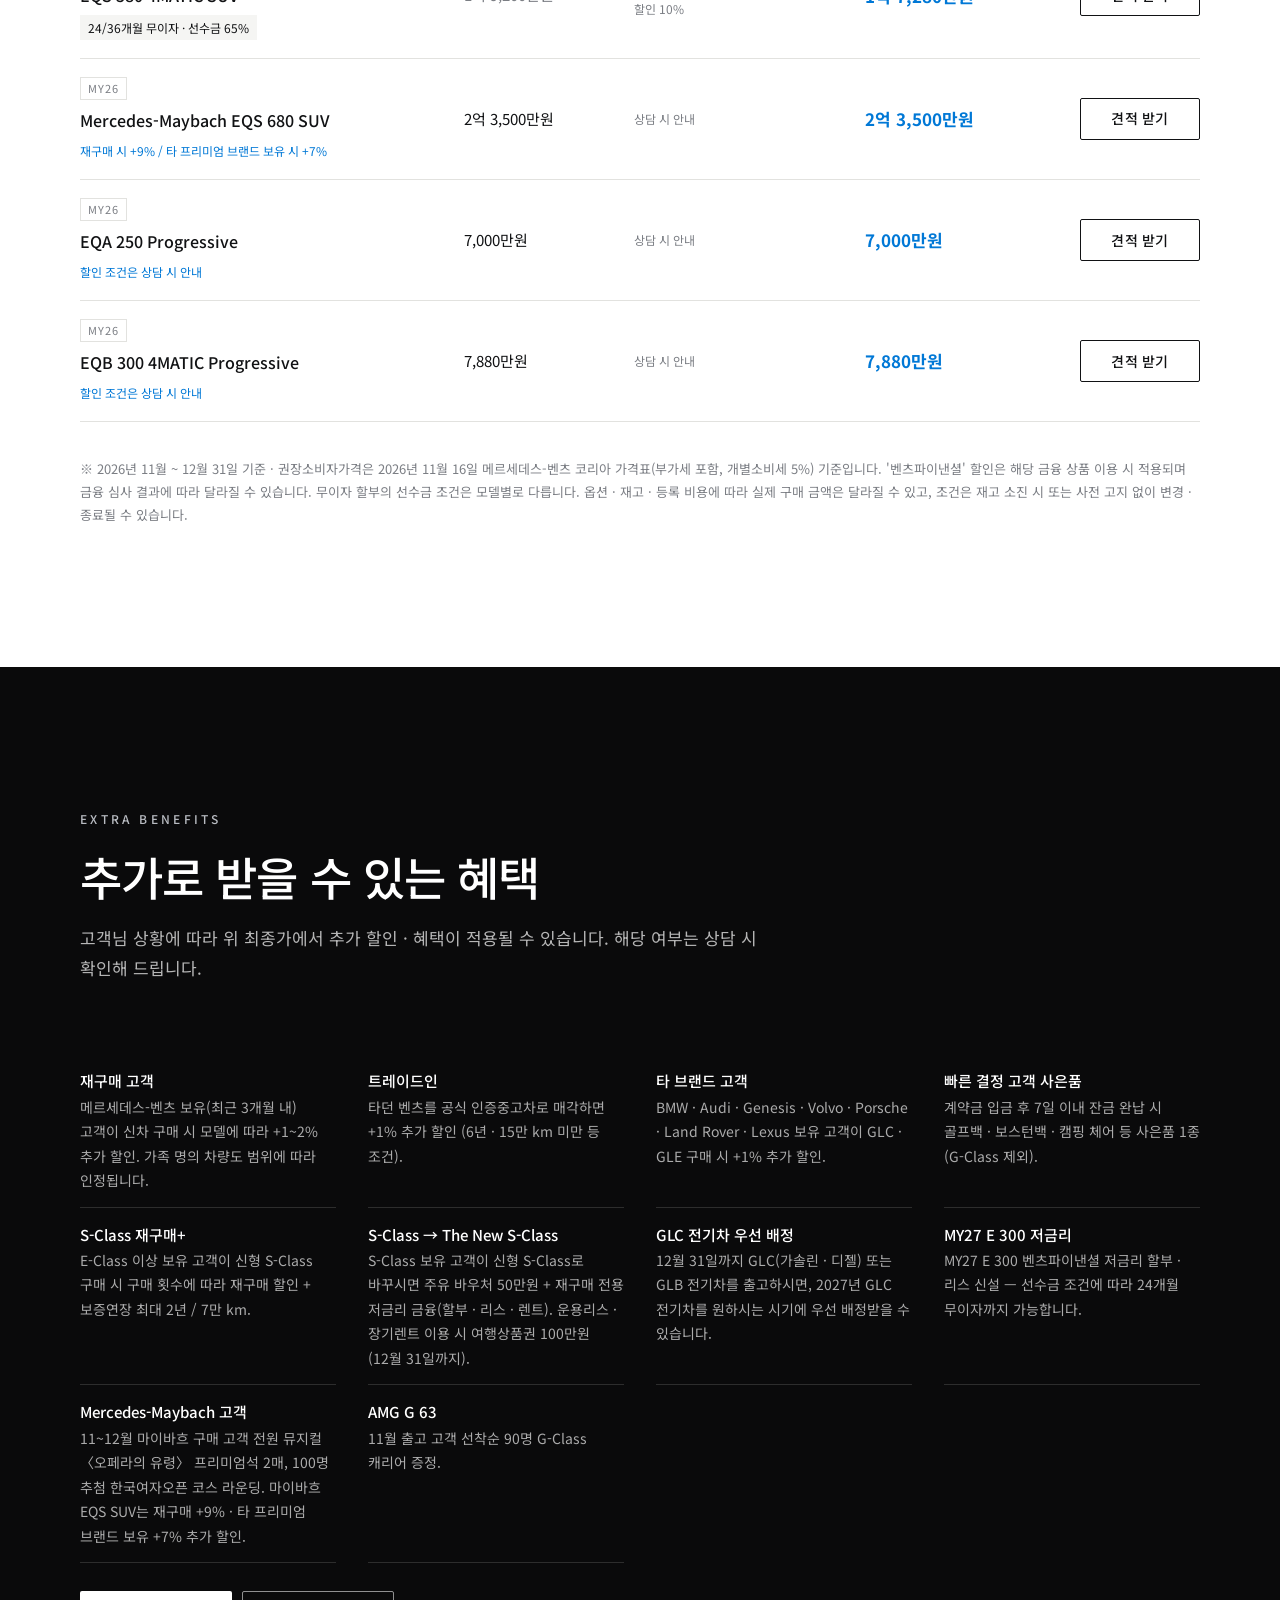
==== commit 13de63af: "Nov-Dec offers: limited-stock interest-free specials and dealer price math - Hero "이달의 별" rotates on" ====
--- a/price.html
+++ b/price.html
@@ -25,8 +25,8 @@
   <link rel="preconnect" href="https://fonts.googleapis.com">
   <link rel="preconnect" href="https://fonts.gstatic.com" crossorigin>
   <link href="https://fonts.googleapis.com/css2?family=Cormorant+Garamond:wght@400;500;600&family=Noto+Sans+KR:wght@300;400;500;700;900&display=swap" rel="stylesheet">
-  <link rel="stylesheet" href="css/style.css?v=20261118b">
-  <link rel="stylesheet" href="css/star.css?v=20261118b">
+  <link rel="stylesheet" href="css/style.css?v=20261121">
+  <link rel="stylesheet" href="css/star.css?v=20261121">
 </head>
 <body class="page-sub">
 <a class="skip" href="#main">본문 바로가기</a>
@@ -127,9 +127,9 @@
   <a href="./#contact" class="quickbar__main">상담 신청</a>
 </nav>
 
-<script src="js/config.js?v=20261118b"></script>
-<script src="js/pricing.js?v=20261118b"></script>
-<script src="js/prices.js?v=20261118b"></script>
+<script src="js/config.js?v=20261121"></script>
+<script src="js/pricing.js?v=20261121"></script>
+<script src="js/prices.js?v=20261121"></script>
 <script>
 (function () {
   "use strict";
@@ -184,9 +184,13 @@
       '<b>' + esc(it.name) + "</b>" +
       (it.free ? '<span class="prow__tag">' + esc(it.free) + (PriceKit.down(it) ? " · 선수금 " + PriceKit.down(it) + "%" : "") + "</span>" : "") +
       (it.note ? '<span class="prow__note">' + esc(it.note) + "</span>" : "") + "</div>" +
-      '<div class="prow__msrp" role="cell"><em>차량가</em>' + (c.hasDiscount ? "<s>" + PK.won(c.msrp) + "</s>" : PK.won(c.msrp)) + "</div>" +
-      '<div class="prow__off" role="cell"><em>할인</em>' + (c.hasDiscount ? "<b>" + PK.won(c.discount) + "</b><small>" + esc(PK.rateText(it)) + "</small>" : '<small>상담 시 안내</small>') + "</div>" +
-      '<div class="prow__final" role="cell"><em>최종가</em>' + (c.hasDiscount ? "<b>" + PK.won(c.final) + "</b>" + (it.mbf ? "<small>" + esc(it.mbfNote || "벤츠파이낸셜 이용 시") + "</small>" : "") : "<b>" + PK.won(c.msrp) + "</b>") + "</div>" +
+      (c.priceTBD
+        ? '<div class="prow__msrp" role="cell"><em>차량가</em><small>상담 시 안내</small></div>' +
+          '<div class="prow__off" role="cell"><em>할인</em><b>' + esc(PK.rateText(it)) + "</b></div>" +
+          '<div class="prow__final" role="cell"><em>최종가</em><small>상담 시 안내</small></div>'
+        : '<div class="prow__msrp" role="cell"><em>차량가</em>' + (c.hasDiscount ? "<s>" + PK.won(c.msrp) + "</s>" : PK.won(c.msrp)) + "</div>" +
+          '<div class="prow__off" role="cell"><em>할인</em>' + (c.hasDiscount ? "<b>" + PK.won(c.discount) + "</b><small>" + esc(PK.rateText(it)) + "</small>" : '<small>상담 시 안내</small>') + "</div>" +
+          '<div class="prow__final" role="cell"><em>최종가</em>' + (c.hasDiscount ? "<b>" + PK.won(c.final) + "</b>" + (it.mbf ? "<small>" + esc(it.mbfNote || "벤츠파이낸셜 이용 시") + "</small>" : "") : "<b>" + PK.won(c.msrp) + "</b>") + "</div>") +
       '<div class="prow__cta" role="cell"><a class="btn btn--outline" href="' + href + '">견적 받기</a></div>' +
       "</div>";
   }
@@ -195,7 +199,7 @@
     var list = all.filter(function (c) {
       var it = c.item;
       if (state.cls !== "all" && it.cls !== state.cls) return false;
-      if (state.onlyDeal && !c.hasDiscount) return false;
+      if (state.onlyDeal && !c.hasDiscount && !(c.priceTBD && c.item.cash)) return false;
       if (state.q && (it.name + it.my).toLowerCase().replace(/\s+/g, "").indexOf(state.q) === -1) return false;
       return true;
     });
--- a/css/style.css
+++ b/css/style.css
@@ -225,6 +225,30 @@
 .deal__tag { margin-top: 10px; font-size: 12.5px; font-weight: 500; color: var(--ink); background: var(--paper); padding: 6px 10px; align-self: flex-start; }
 .deal .btn { margin-top: auto; }
 .deal__tag + .btn, .deal__rate + .btn { margin-top: 22px; }
+
+/* special stock */
+.specials { background: var(--black); color: var(--white); }
+.specials .section__desc { color: rgba(255,255,255,.7); }
+.deals__all--light { border-bottom-color: var(--white); color: var(--white); }
+.note--light { color: rgba(255,255,255,.5); }
+.deal--special { background: var(--charcoal); border-color: var(--line-dark); color: var(--white); }
+.deal--special:hover { border-color: var(--silver); box-shadow: none; }
+.deal--special .deal__photo { background: var(--charcoal-2); }
+.deal--special .deal__my { color: var(--silver); border-color: var(--line-dark); }
+.deal__badge--gold { background: #b8955a; }
+.deal--special .deal__off { color: var(--white); }
+.deal__was { margin-top: 4px; font-size: 14px; color: var(--silver); }
+.deal__was s { color: rgba(255,255,255,.45); }
+.deal--special .deal__rate { color: rgba(255,255,255,.8); }
+.deal--special .deal__rate span { color: rgba(255,255,255,.5); }
+.quote { margin-top: 18px; border: 1px solid var(--line-dark); padding: 6px 16px; font-size: 14px; }
+.quote > div { display: flex; justify-content: space-between; gap: 12px; padding: 9px 0; border-bottom: 1px solid var(--line-dark); }
+.quote > div:last-child { border-bottom: 0; }
+.quote dt { color: rgba(255,255,255,.6); }
+.quote__head dt { color: var(--white); font-weight: 500; }
+.quote__head dd { color: #d8b77c; font-weight: 700; }
+.quote__main dd { font-size: 18px; font-weight: 700; color: #d8b77c; }
+.deal--special .quote + .btn { margin-top: 22px; }
 
 /* purchase extras */
 .promo__extras { display: grid; grid-template-columns: repeat(auto-fit, minmax(240px, 1fr)); gap: 0 32px; margin: 8px 0 28px; }
@@ -574,3 +598,22 @@
   *, *::before, *::after { animation: none !important; transition: none !important; }
   .reveal { opacity: 1; transform: none; }
 }
+
+/* 메뉴 '한정 특가' 강조 */
+.nav a.nav__hot { color: #d8b77c; font-weight: 600; }
+
+/* hero: 한정 특가 타일 */
+.hd-tile--special { border-color: rgba(216,183,124,.7); }
+.hd-tile--special:hover { border-color: #d8b77c; }
+.hd-tile--special b { color: #f3dcae; }
+.hd-tile__new--gold { background: #d8b77c; }
+@media (max-width: 860px) { .hd-tile--special { grid-column: 1 / -1; } }
+@media (min-width: 861px) {
+  .hd__side { gap: 12px; }
+  .hd__side .hd-tile__img { aspect-ratio: 16 / 4.4; }
+  .hd__side .hd-tile__txt { padding: 10px 16px 13px; }
+}
+.quote__total { background: rgba(216,183,124,.08); margin: 0 -16px; padding: 10px 16px !important; }
+.quote__total dt { color: #fff !important; font-weight: 500; }
+.quote__total dt small { display: block; font-size: 11px; font-weight: 400; color: rgba(255,255,255,.5); }
+.quote__total dd { font-size: 17px; font-weight: 700; color: #fff; align-self: center; }
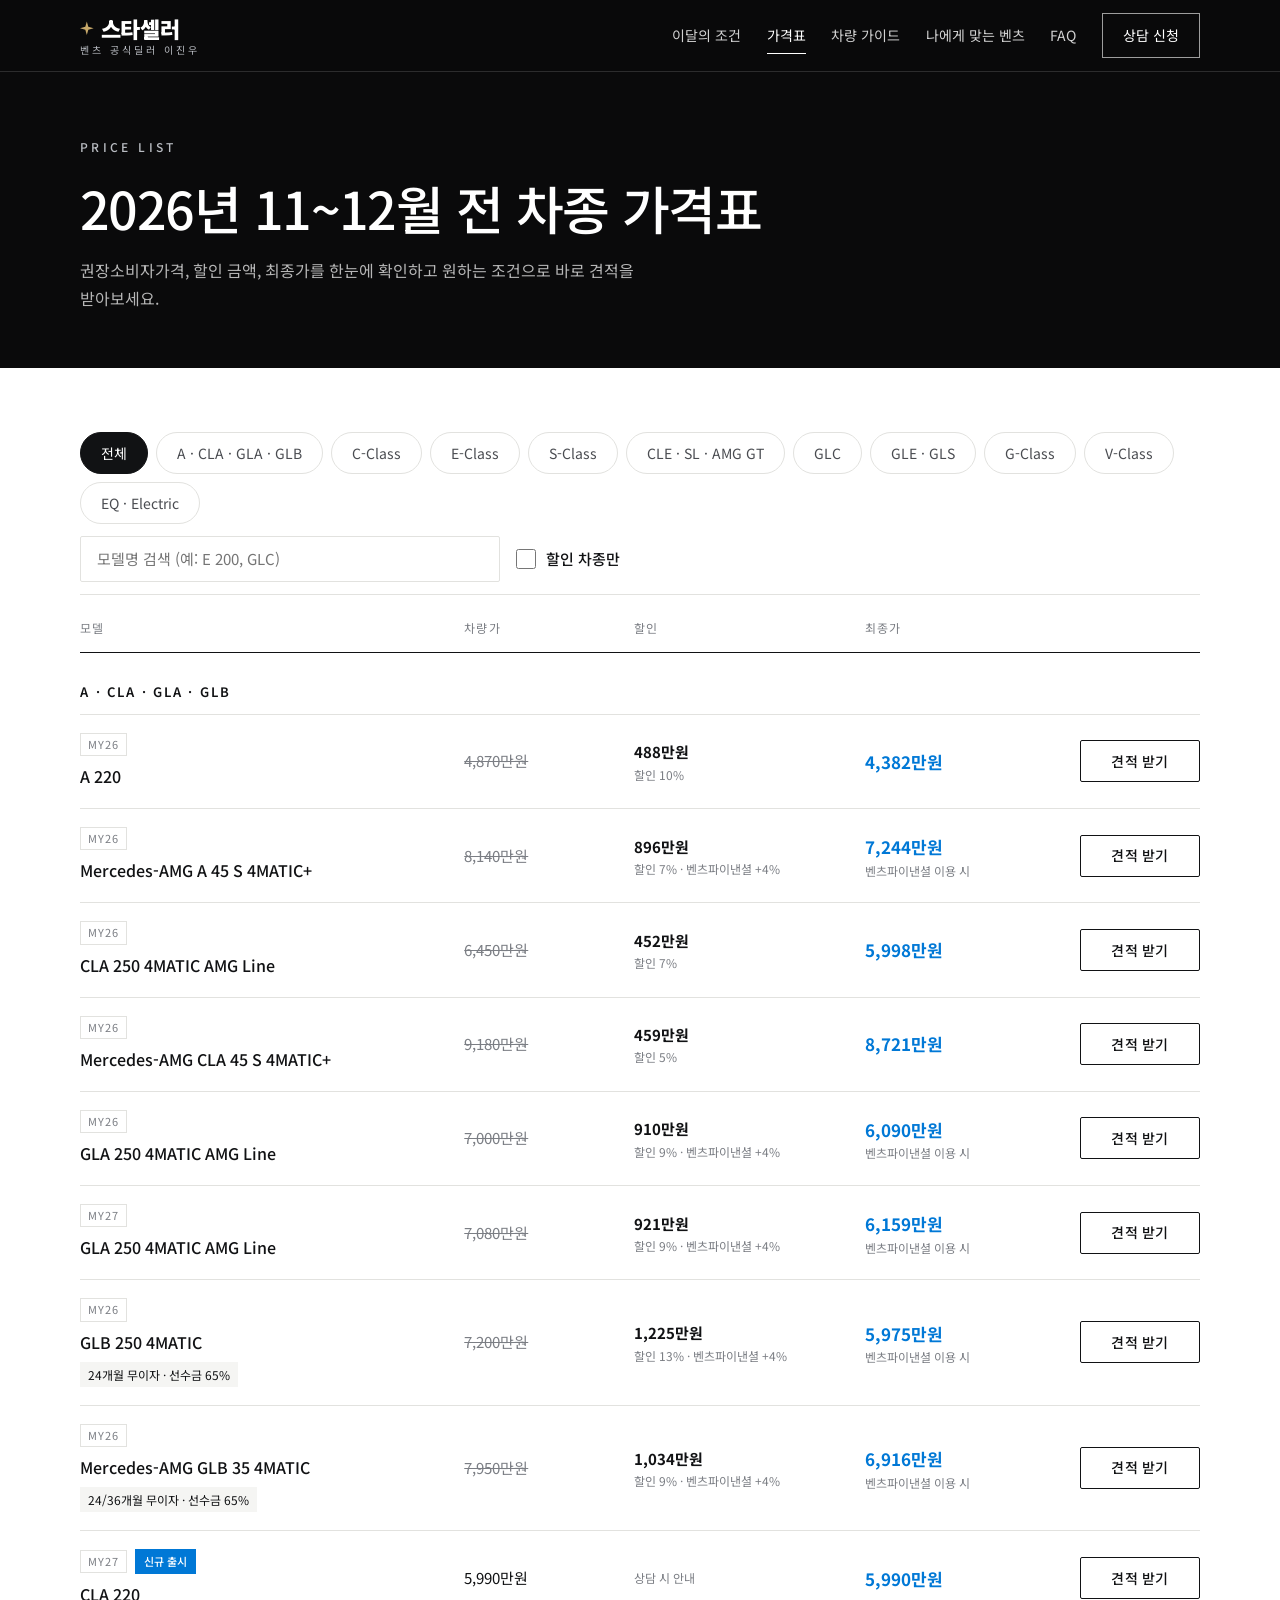
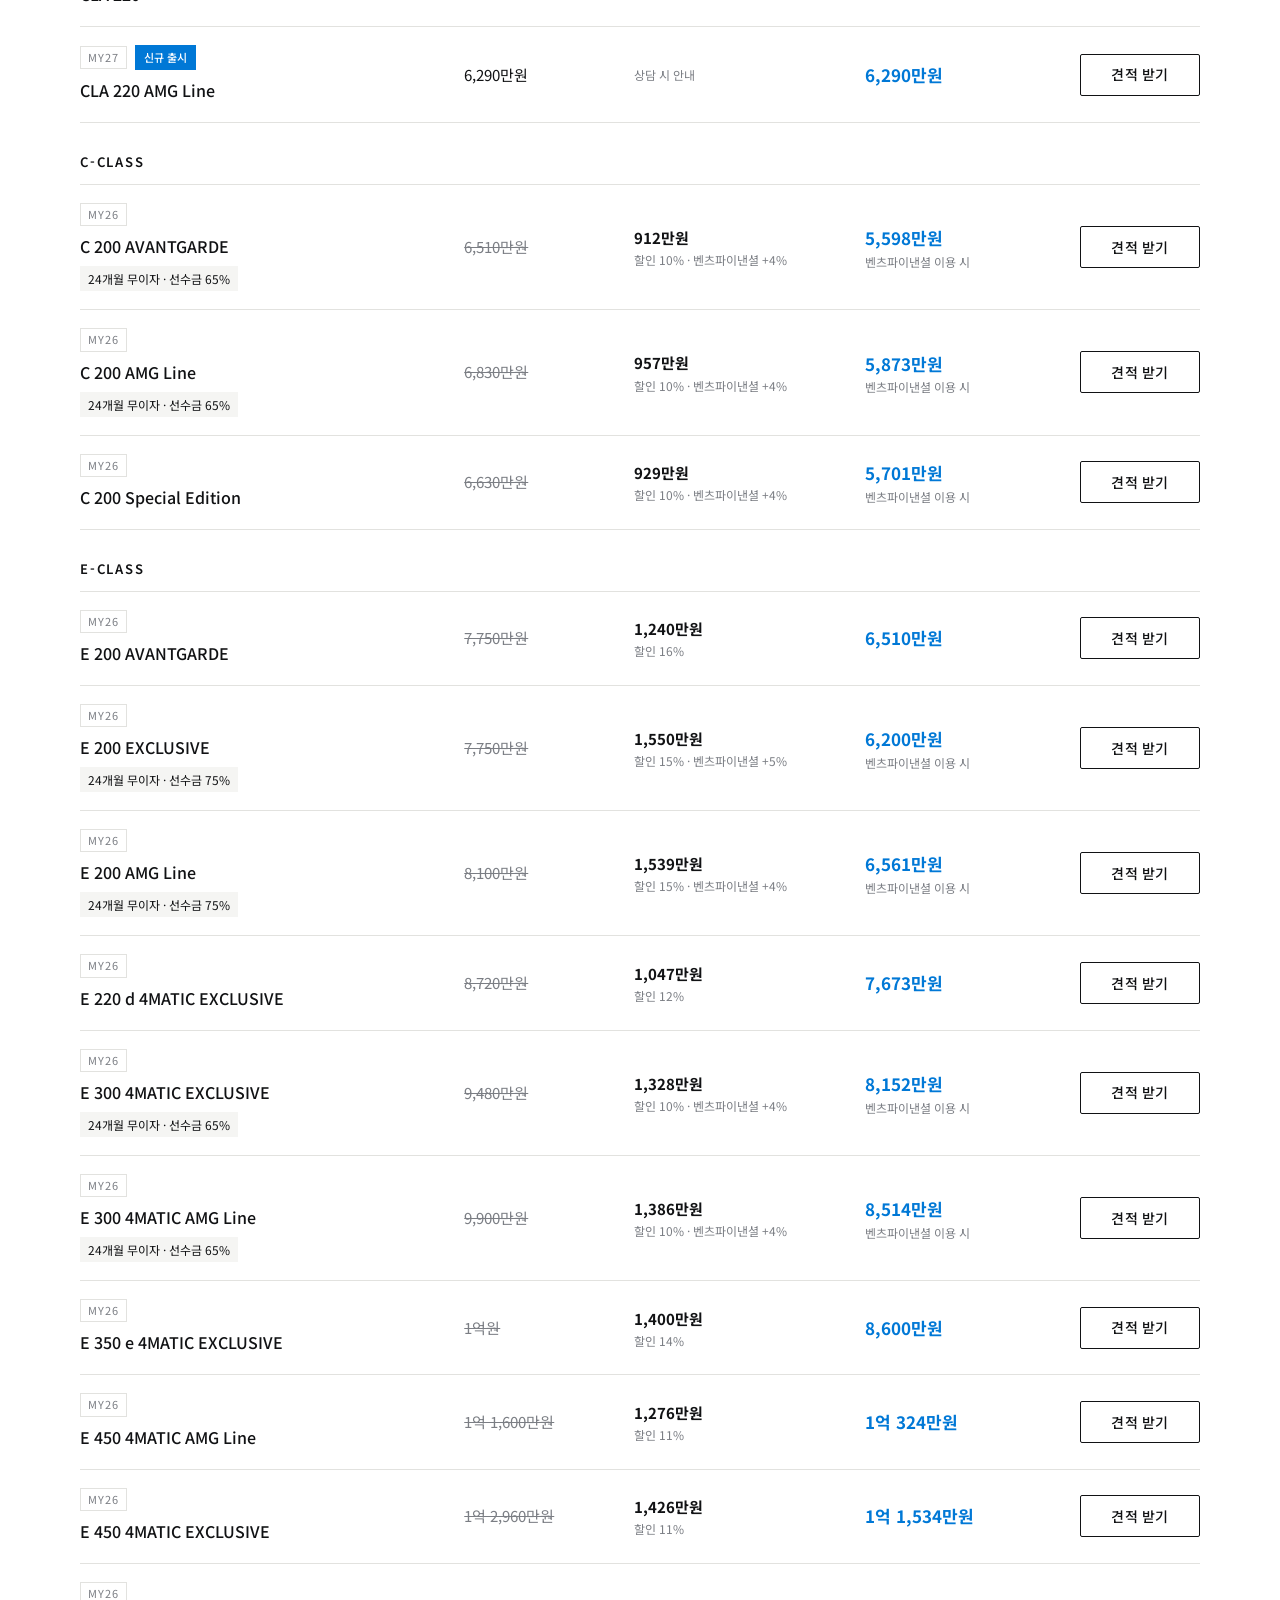
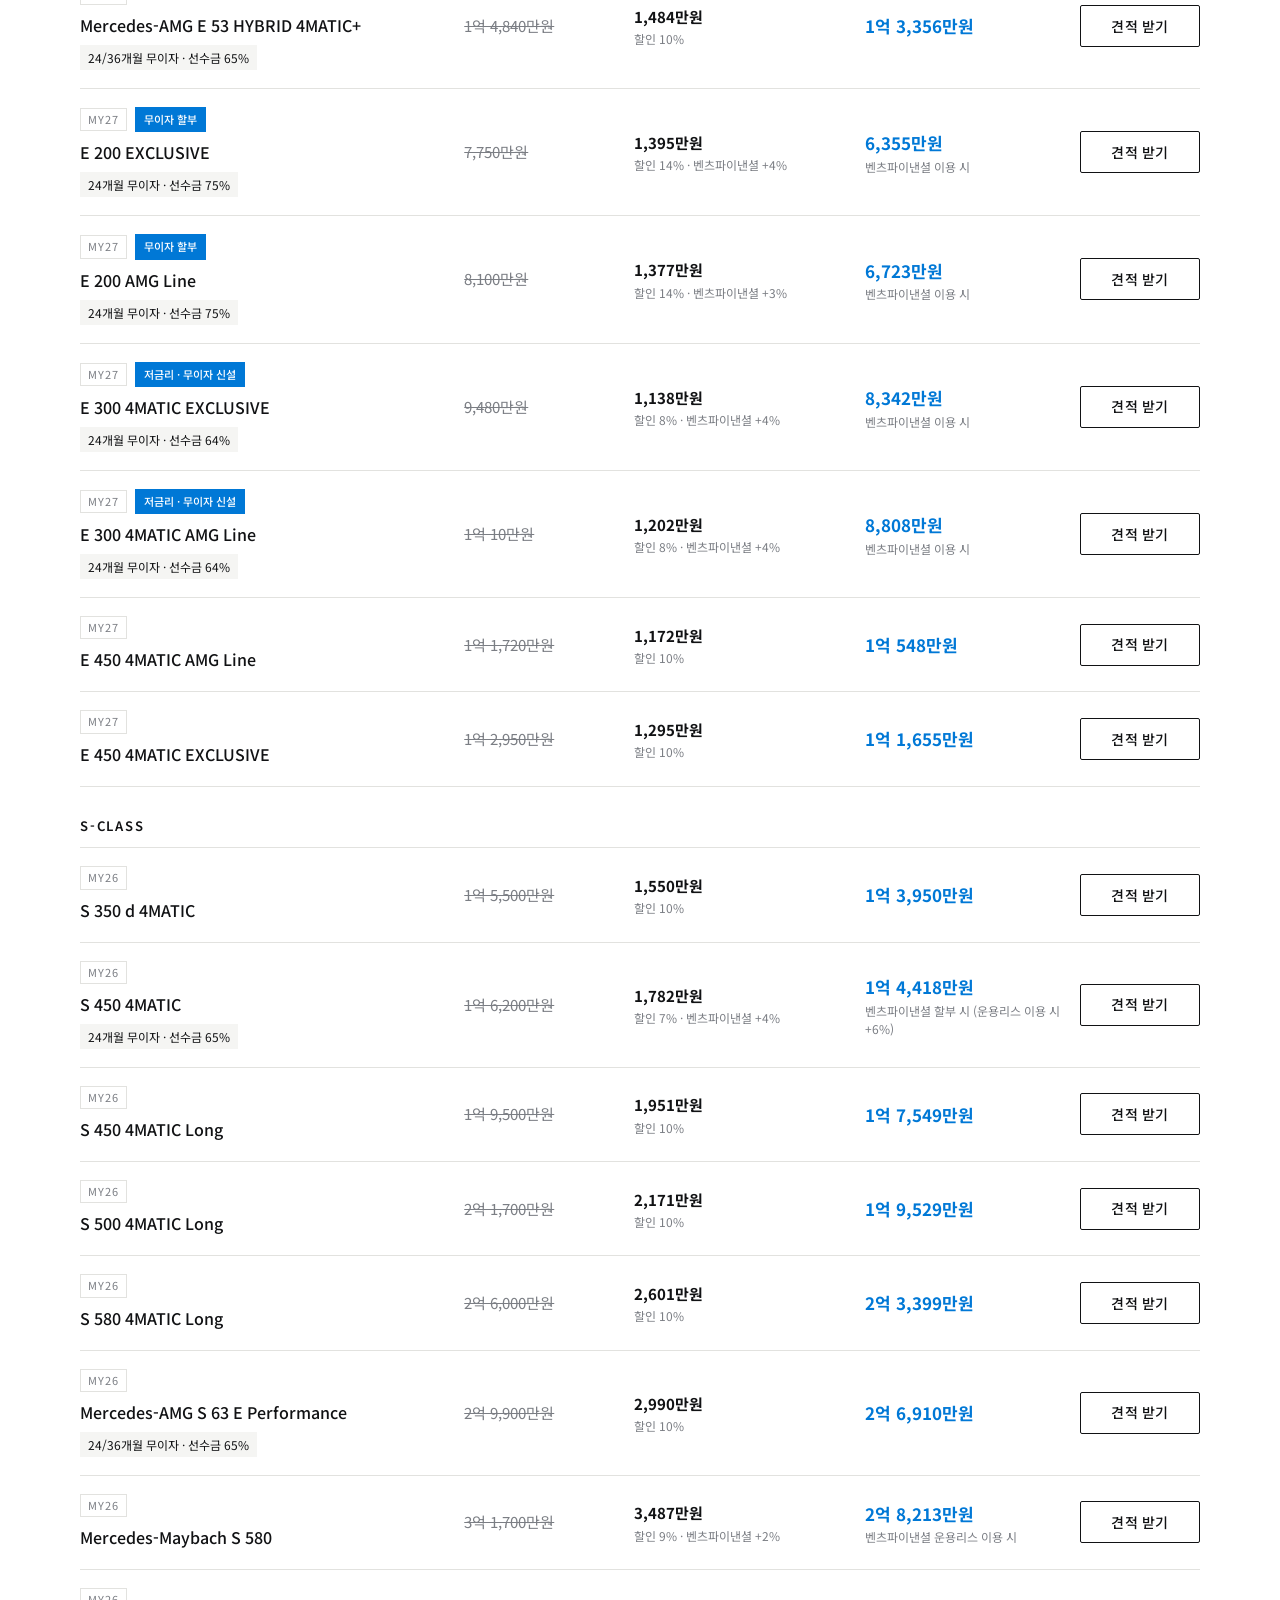
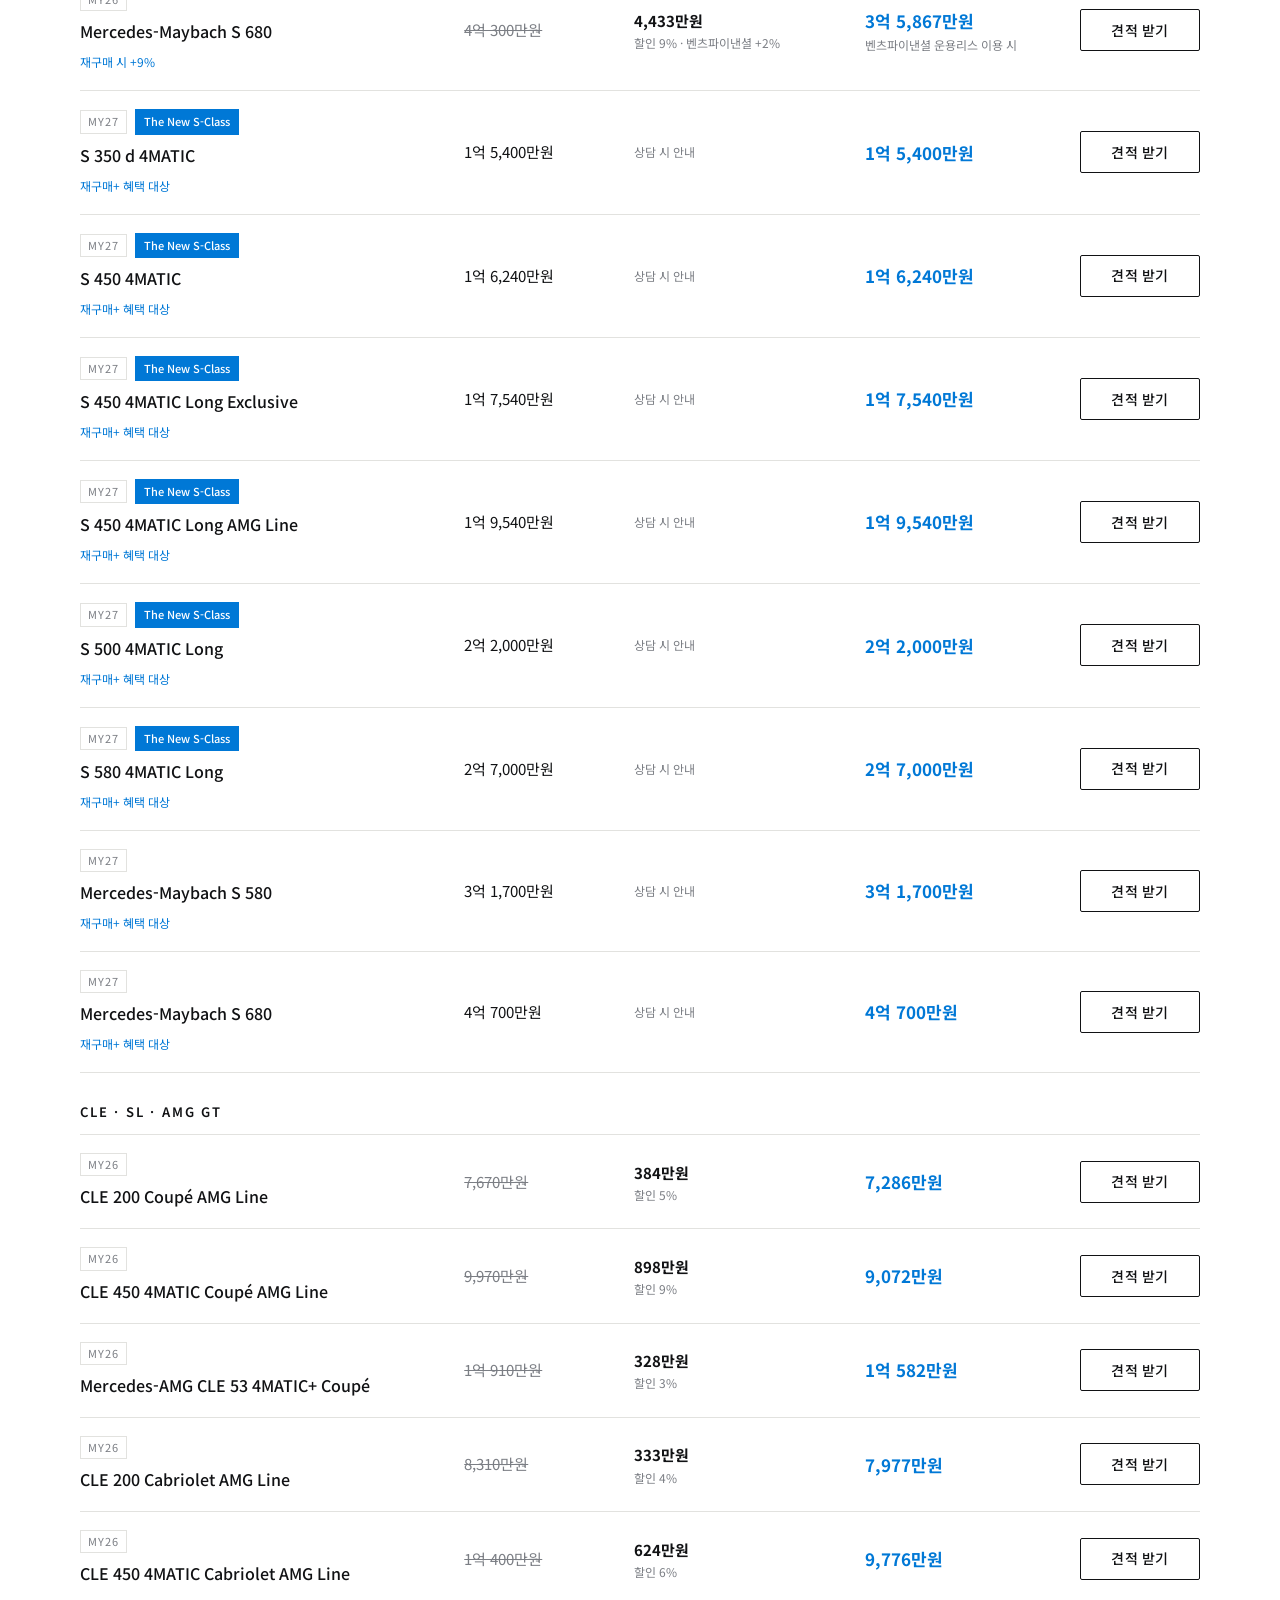
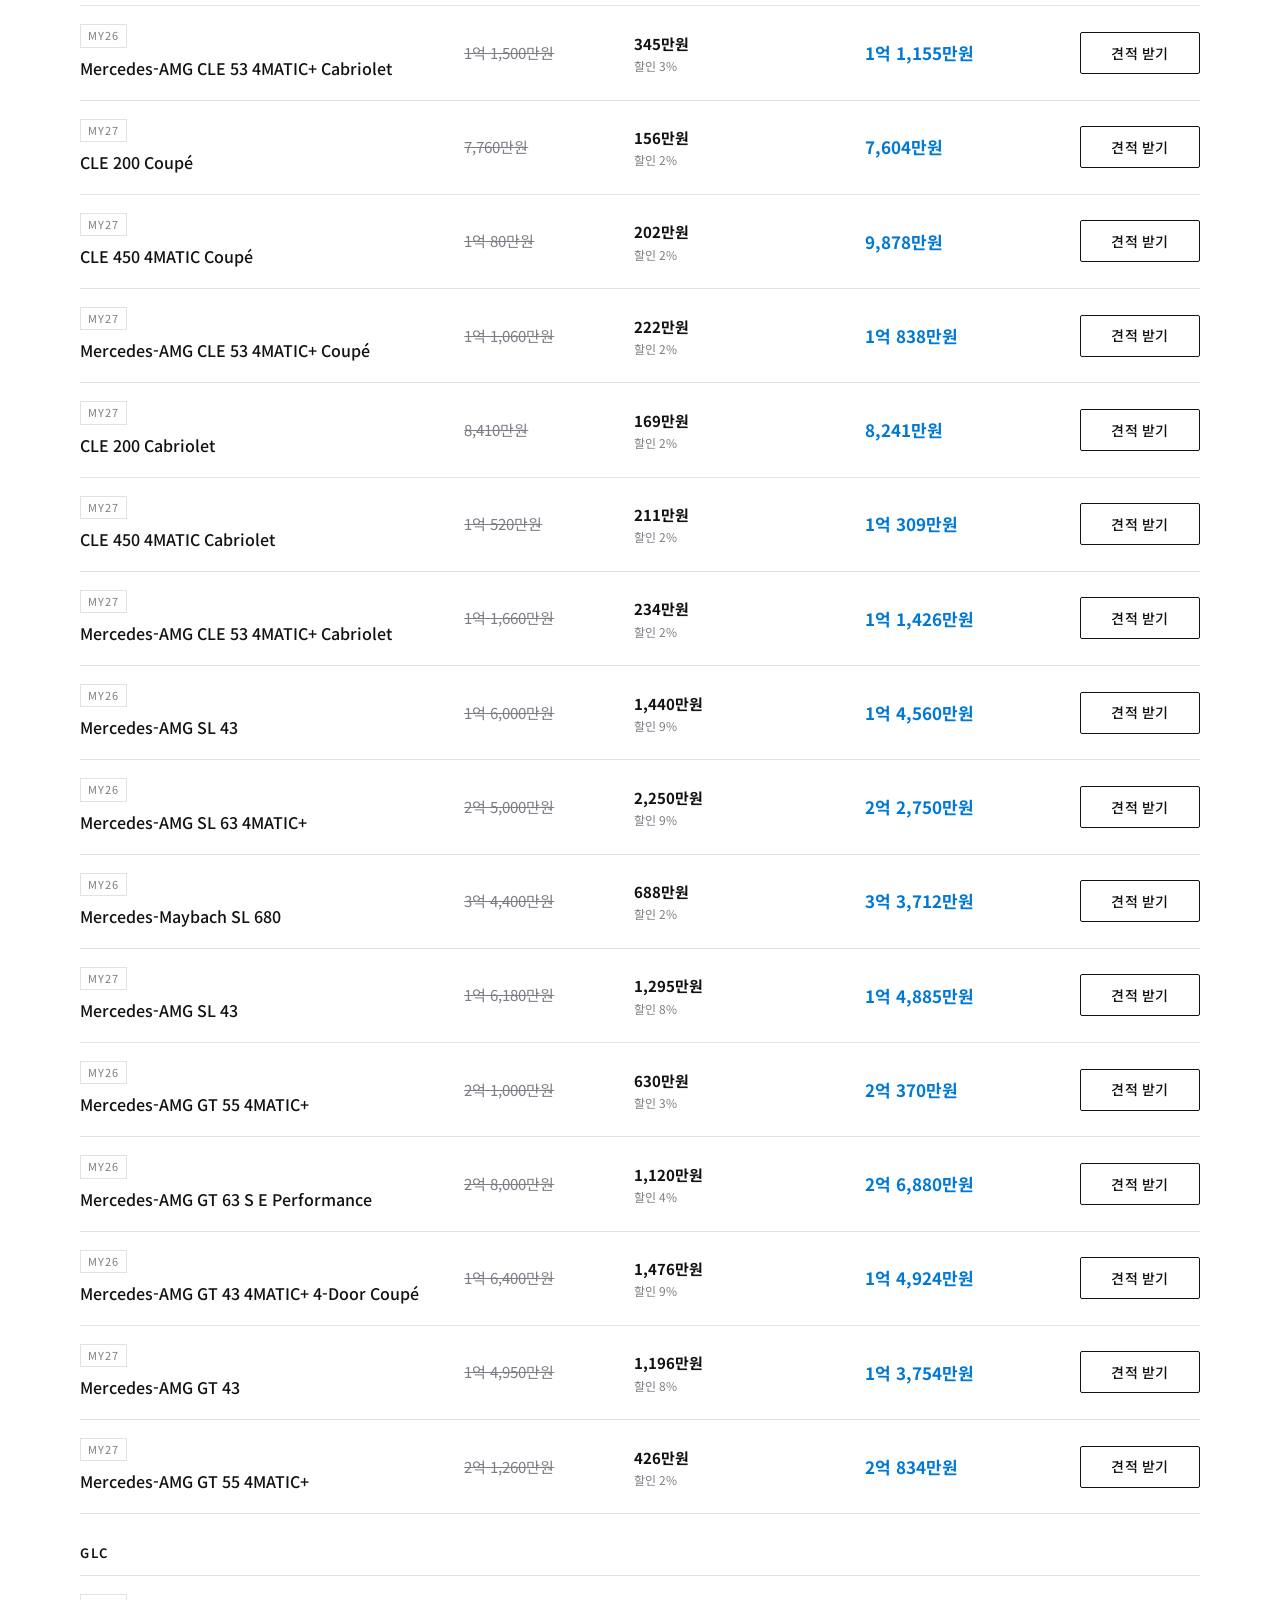
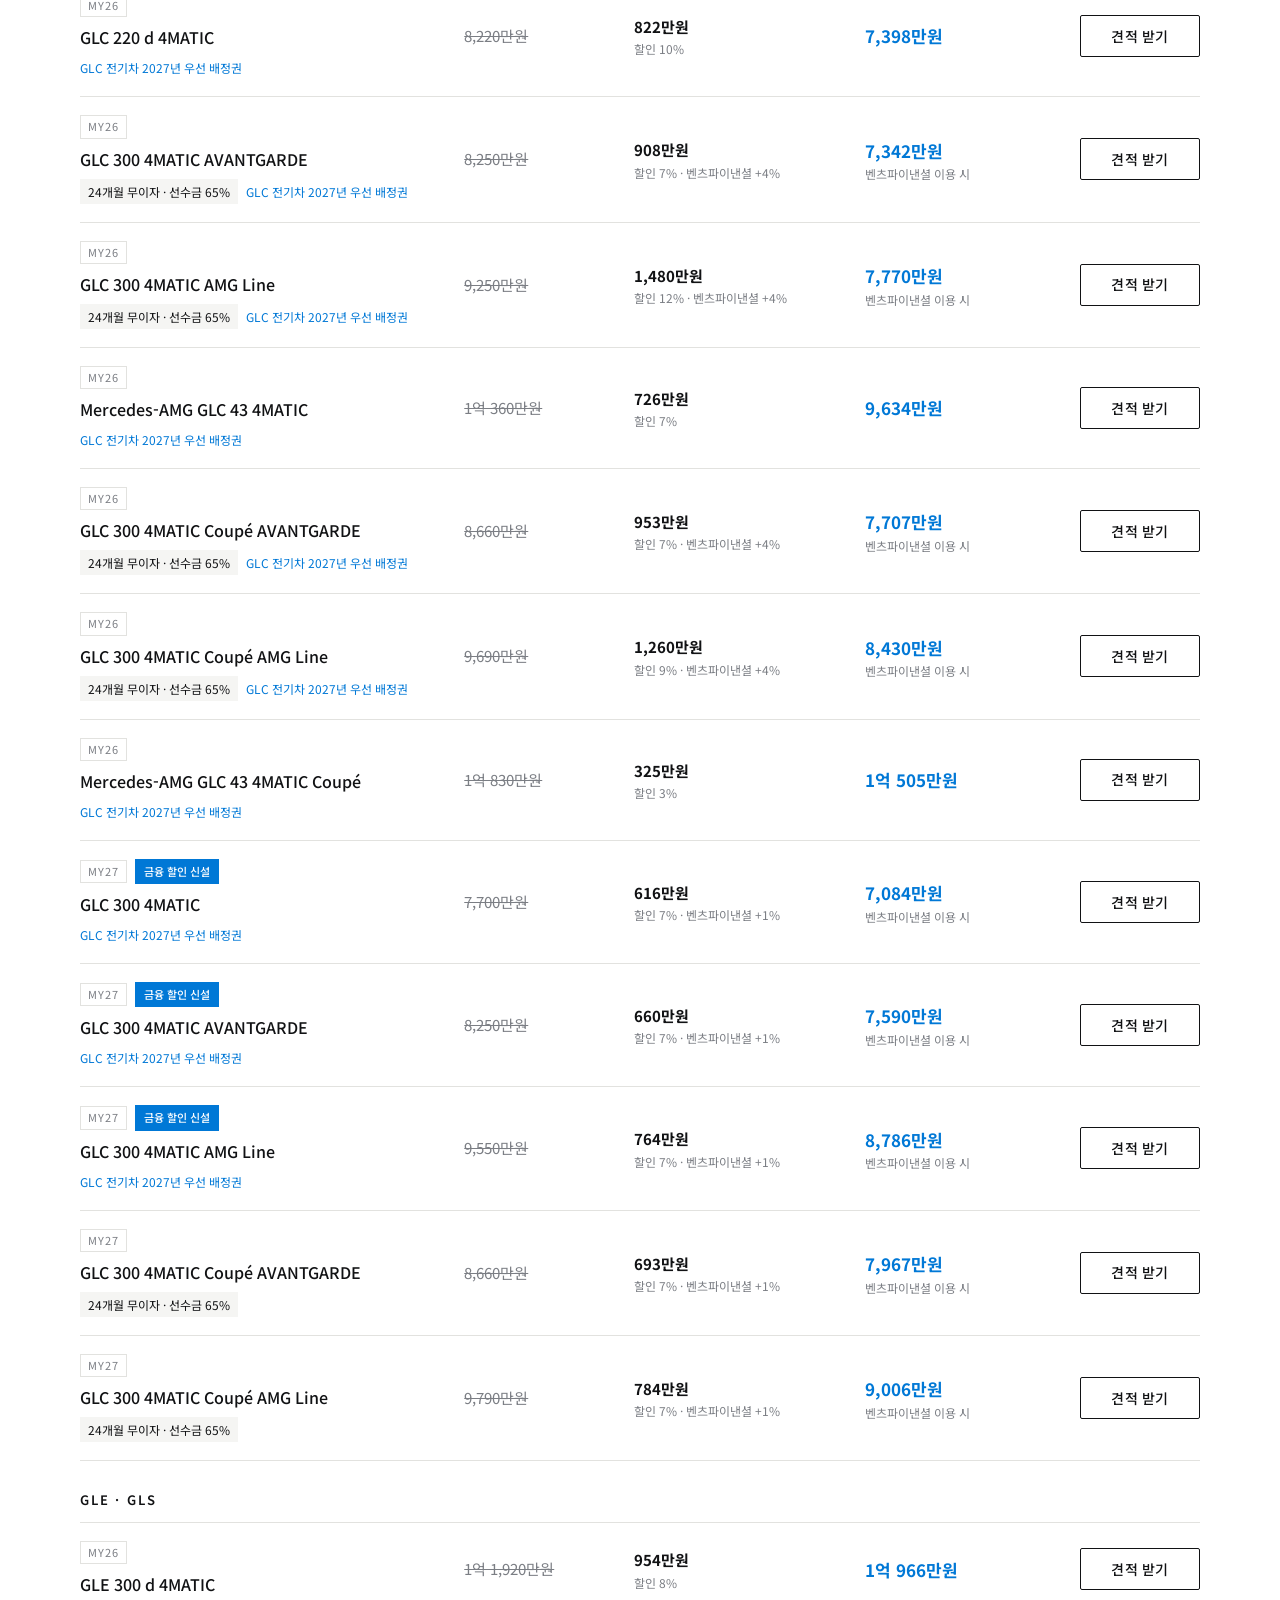
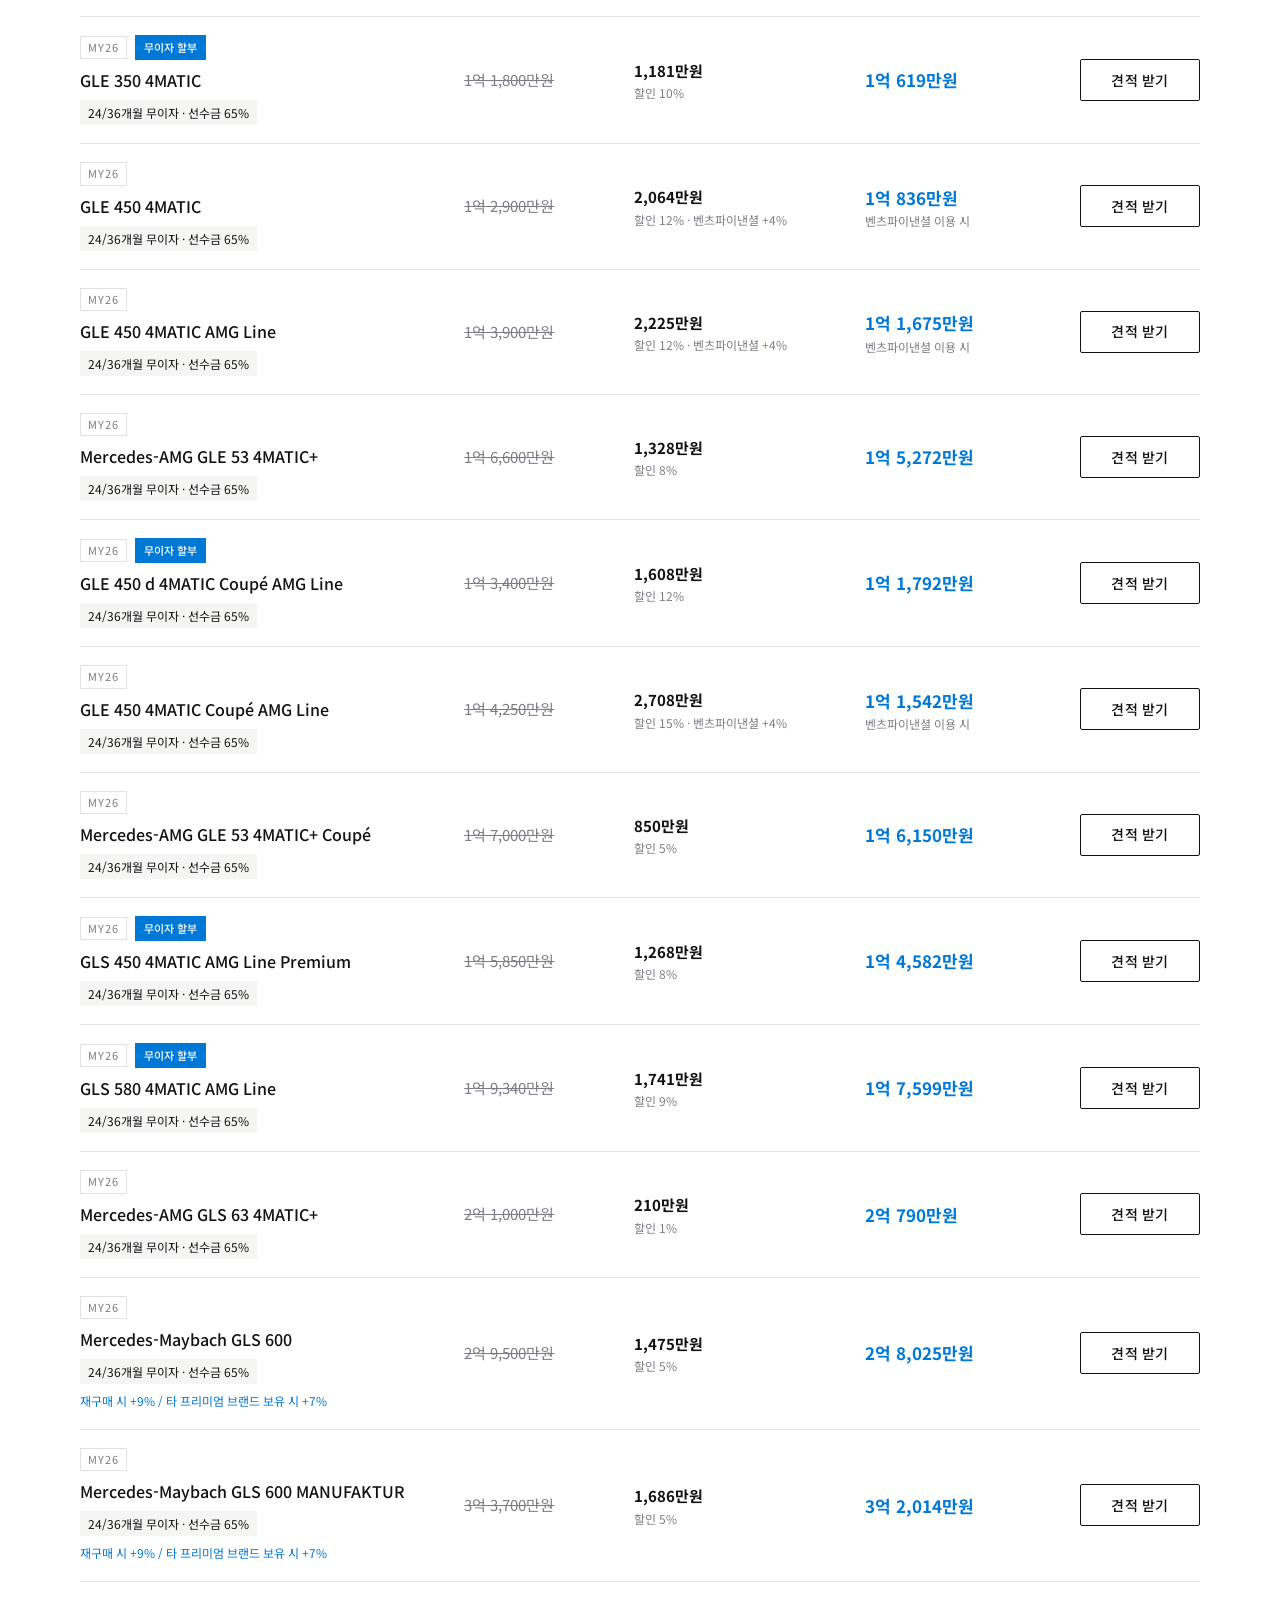
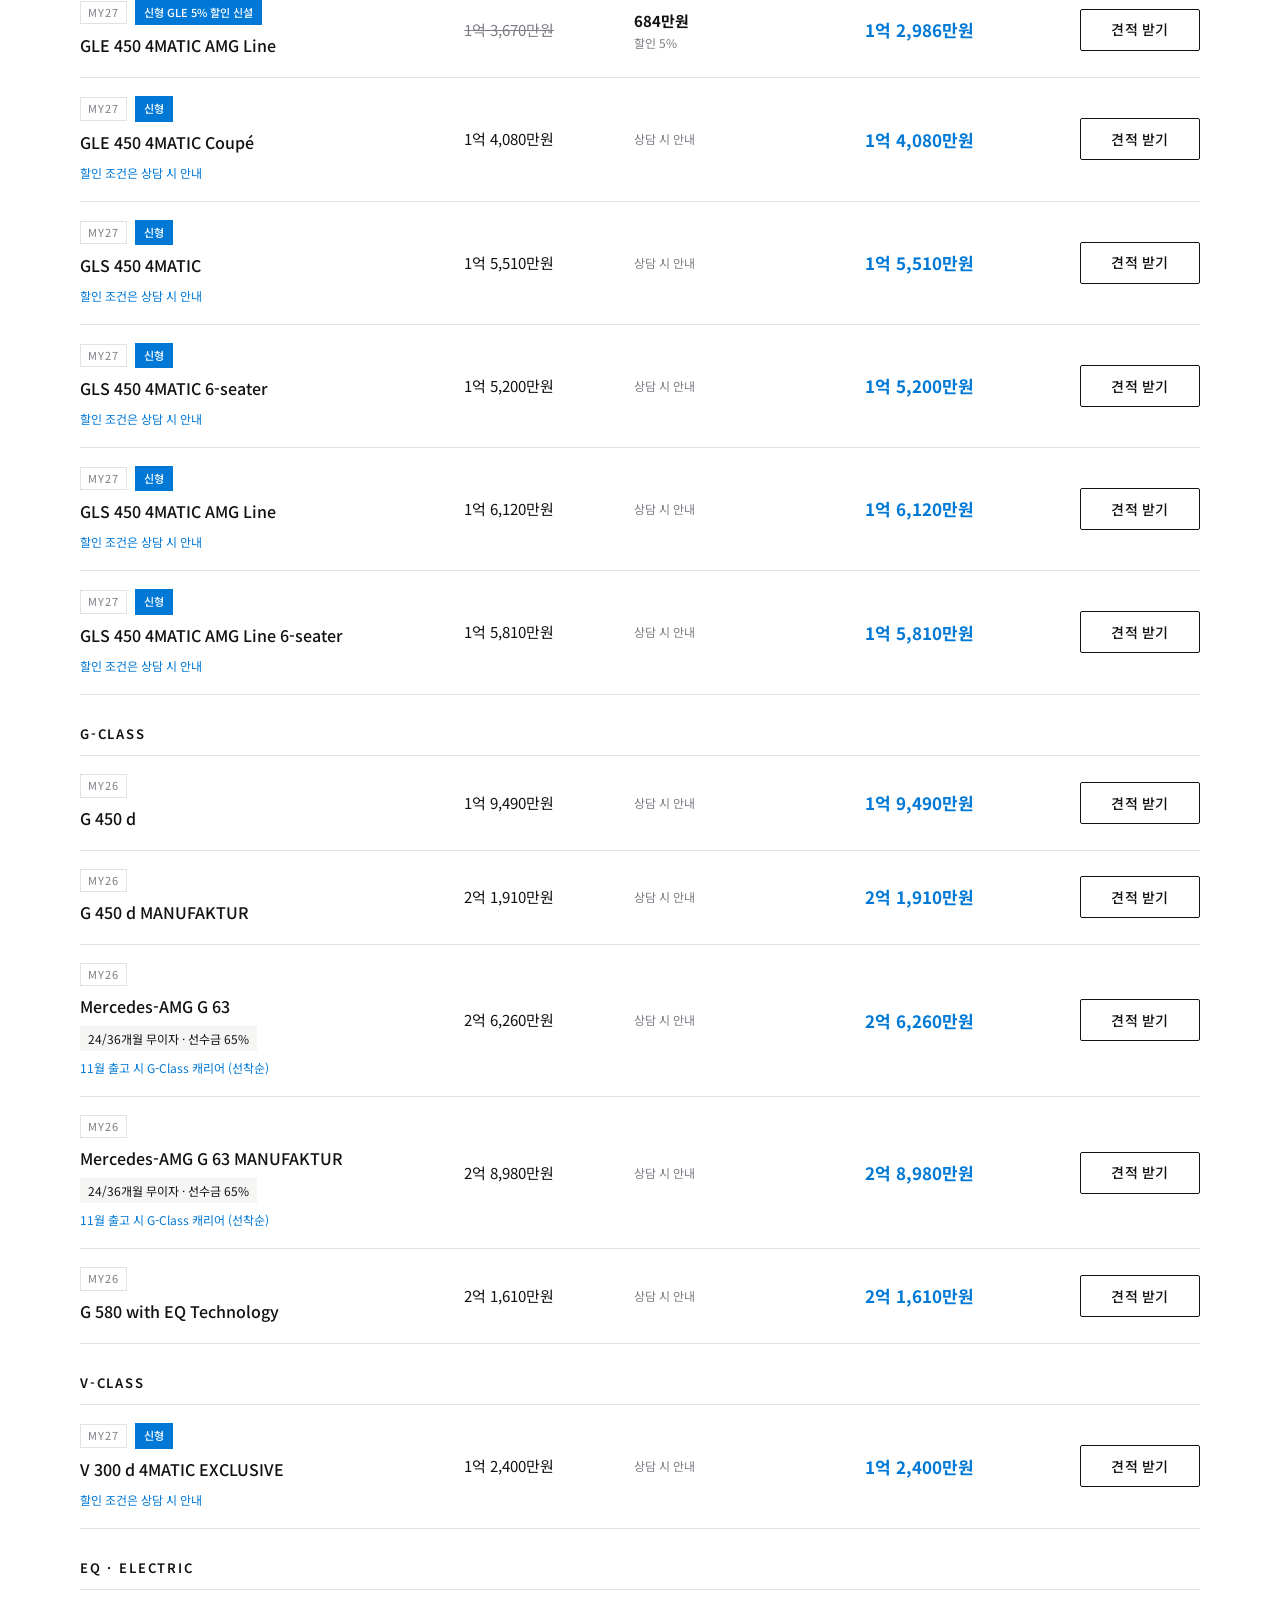
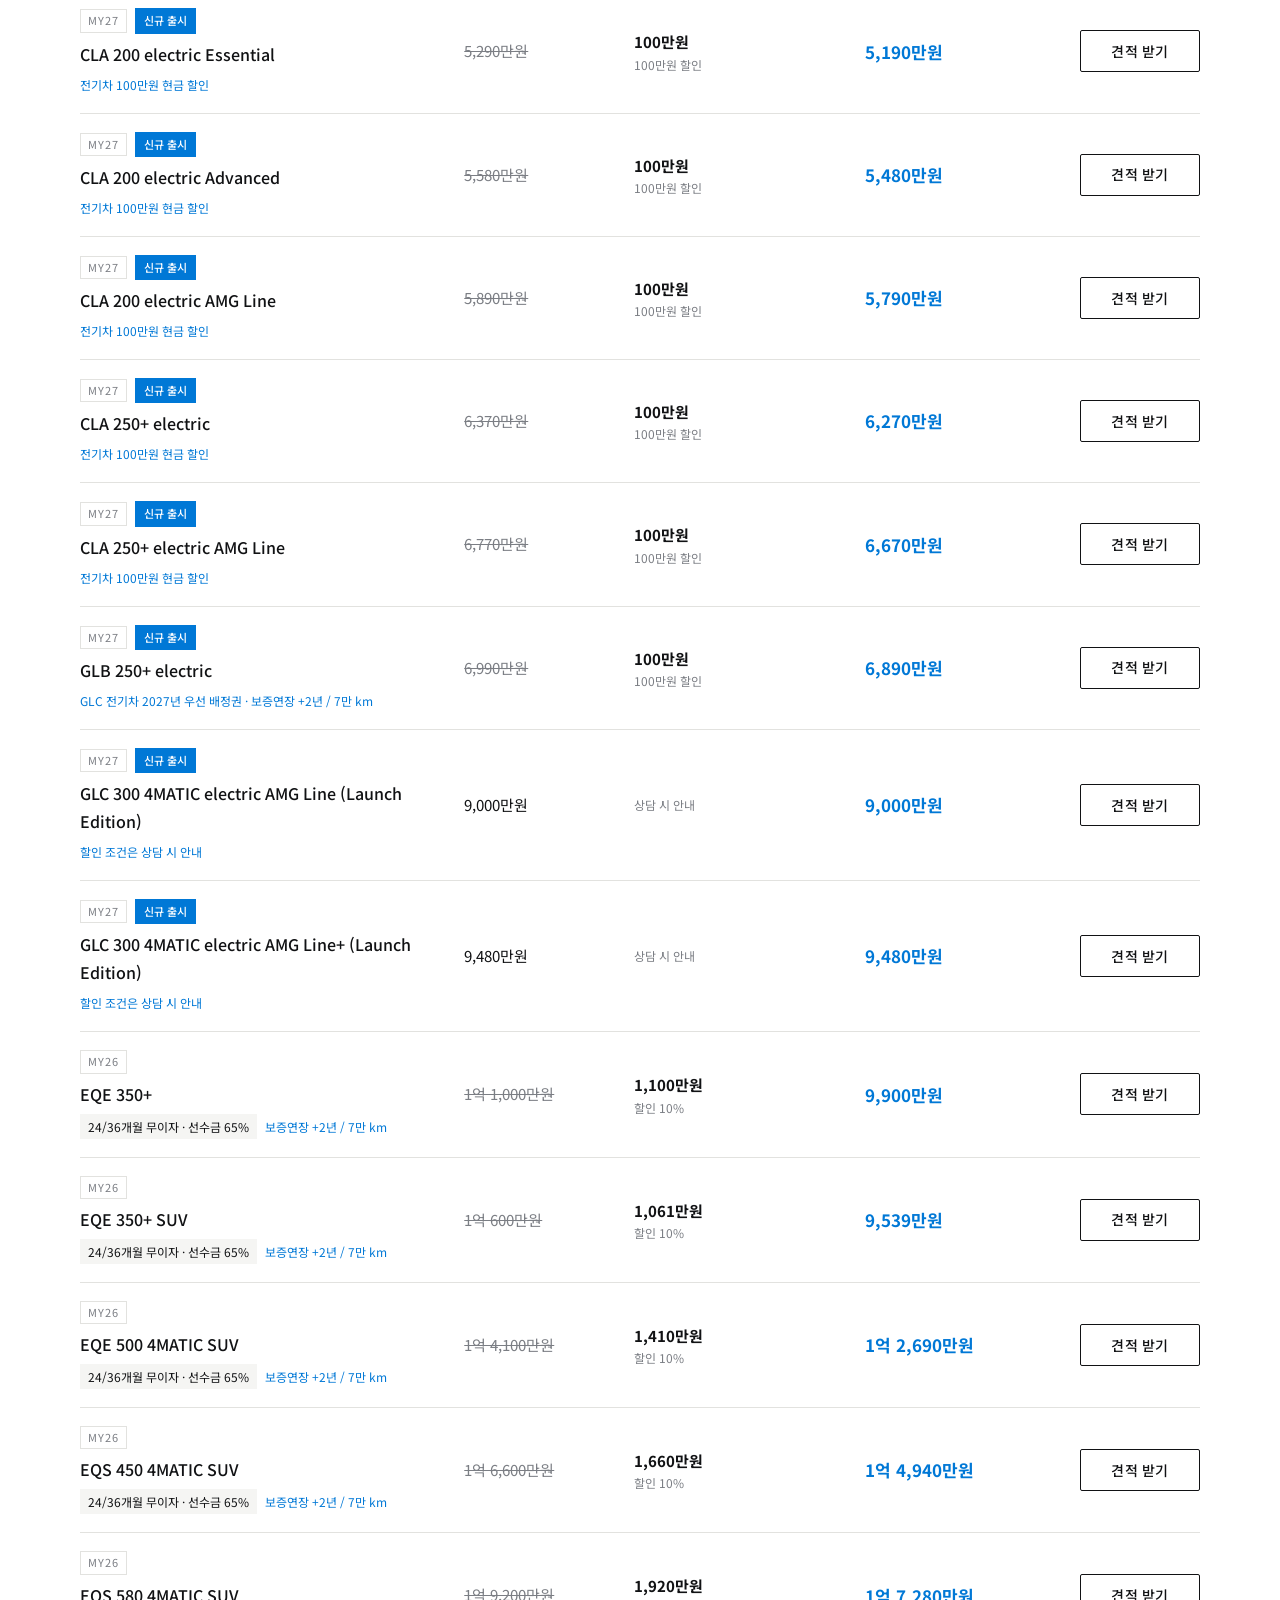
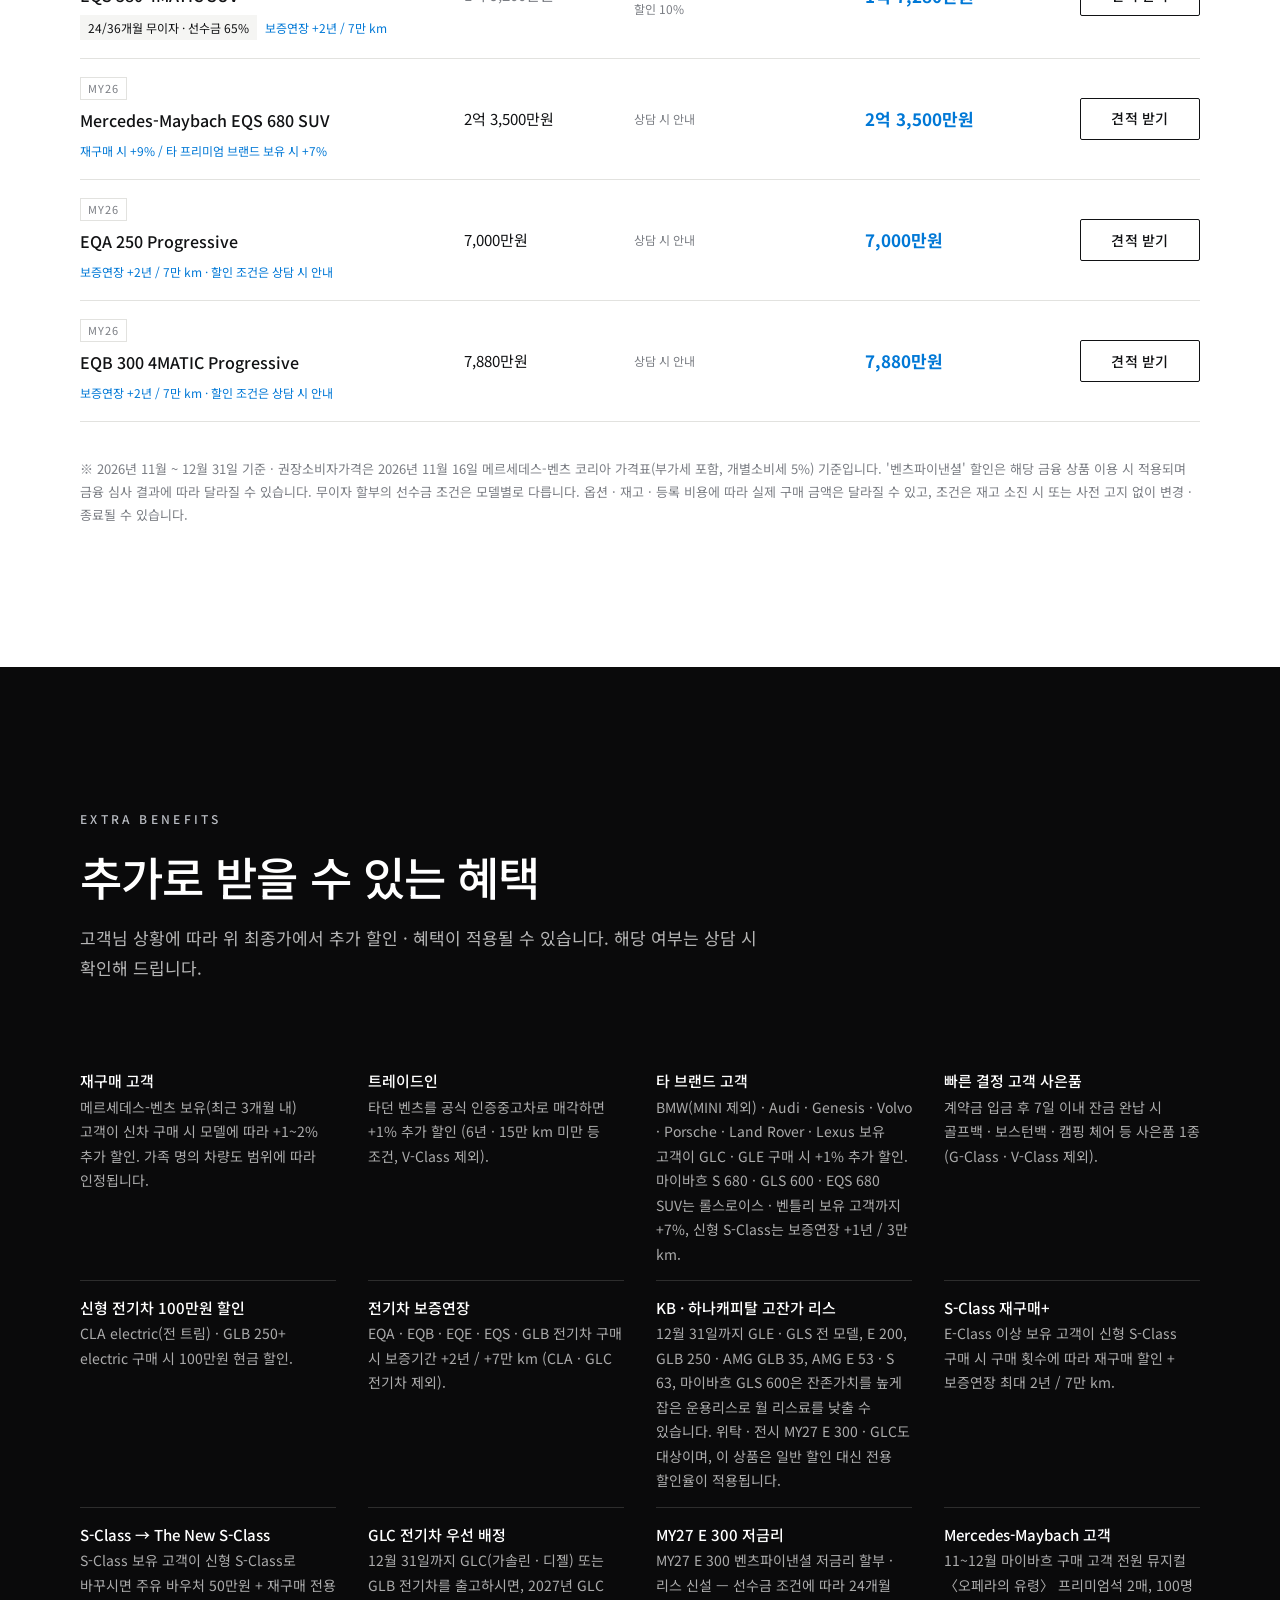
==== commit a0bd9ea2: "Fill Nov-Dec promotion gaps from the 2026-11-20 partner package - EV: KRW 1,000,000 cash discount on" ====
--- a/price.html
+++ b/price.html
@@ -25,8 +25,8 @@
   <link rel="preconnect" href="https://fonts.googleapis.com">
   <link rel="preconnect" href="https://fonts.gstatic.com" crossorigin>
   <link href="https://fonts.googleapis.com/css2?family=Cormorant+Garamond:wght@400;500;600&family=Noto+Sans+KR:wght@300;400;500;700;900&display=swap" rel="stylesheet">
-  <link rel="stylesheet" href="css/style.css?v=20261121">
-  <link rel="stylesheet" href="css/star.css?v=20261121">
+  <link rel="stylesheet" href="css/style.css?v=20261124a">
+  <link rel="stylesheet" href="css/star.css?v=20261124a">
 </head>
 <body class="page-sub">
 <a class="skip" href="#main">본문 바로가기</a>
@@ -127,9 +127,9 @@
   <a href="./#contact" class="quickbar__main">상담 신청</a>
 </nav>
 
-<script src="js/config.js?v=20261121"></script>
-<script src="js/pricing.js?v=20261121"></script>
-<script src="js/prices.js?v=20261121"></script>
+<script src="js/config.js?v=20261124a"></script>
+<script src="js/pricing.js?v=20261124a"></script>
+<script src="js/prices.js?v=20261124a"></script>
 <script>
 (function () {
   "use strict";
@@ -156,7 +156,7 @@
   document.title = P.month + " 전 차종 가격표 · 이달의 할인 | 스타셀러 이진우";
   $("#priceNote").textContent = "※ " + P.period + " 기준 · 권장소비자가격은 " + P.priceListDate +
     " 메르세데스-벤츠 코리아 가격표(부가세 포함, 개별소비세 5%) 기준입니다. '벤츠파이낸셜' 할인은 해당 금융 상품 이용 시 적용되며 금융 심사 결과에 따라 달라질 수 있습니다. 무이자 할부의 선수금 조건은 모델별로 다릅니다. 옵션 · 재고 · 등록 비용에 따라 실제 구매 금액은 달라질 수 있고, 조건은 재고 소진 시 또는 사전 고지 없이 변경 · 종료될 수 있습니다.";
-  $("#extras").innerHTML = (P.extras || []).map(function (x) {
+  $("#extras").innerHTML = (P.extras || []).filter(function (x) { return !x.until || Date.now() <= new Date(x.until + "T23:59:59+09:00").getTime(); }).map(function (x) {
     return "<li><b>" + esc(x.title) + "</b><span>" + esc(x.desc) + "</span></li>";
   }).join("");
 
